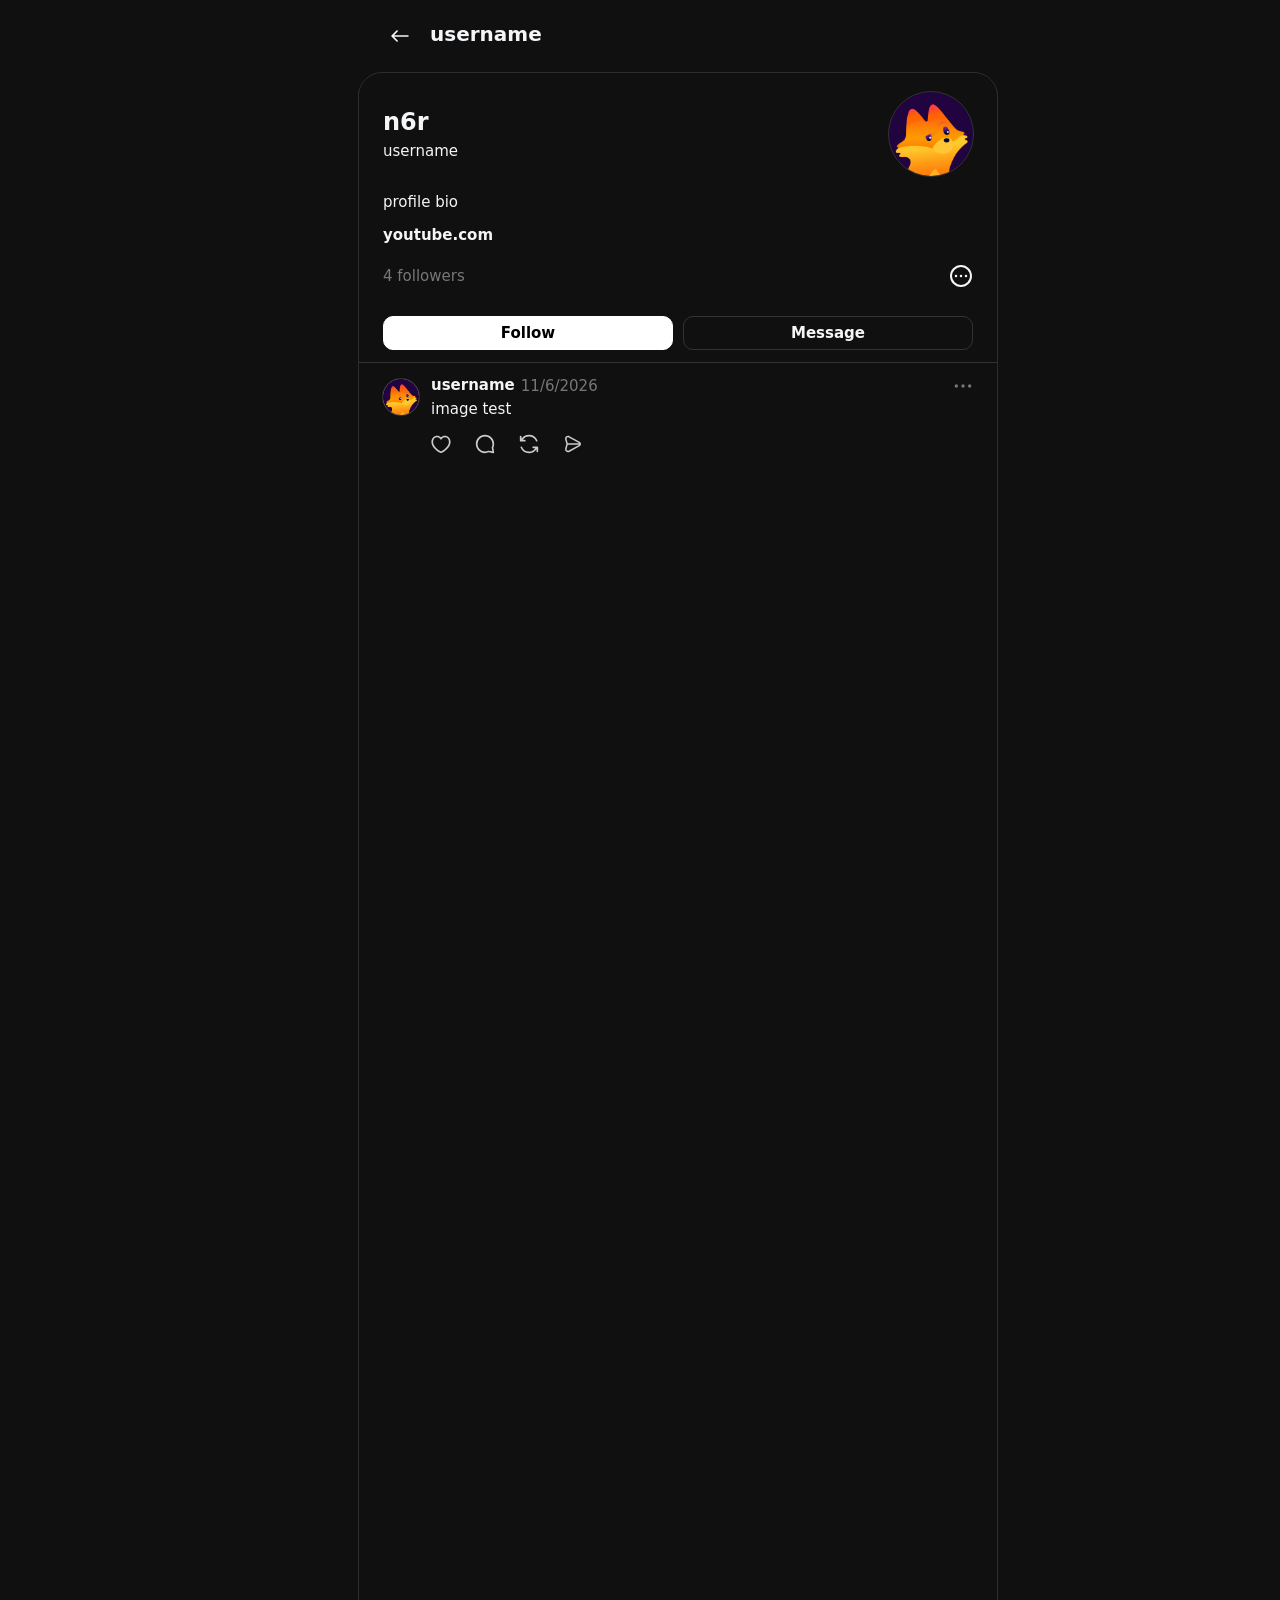
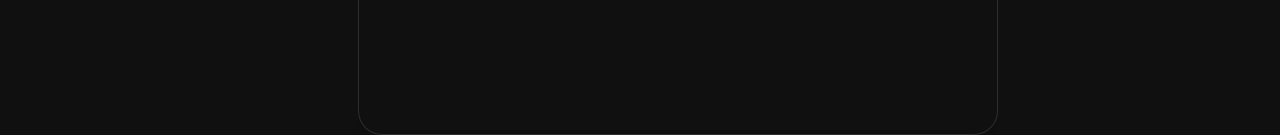
==== threads_profile.html @ 0c5e6c93 "so i heard on the grapevine that i could use antigravity eh" ====
<!DOCTYPE html> <html class="_9dls _aoqh __fb-dark-mode" lang=en dir=ltr style><!--
 Page saved with SingleFile 
 url: https://www.threads.com/@username 
 saved date: Sun Nov 08 2026 07:16:01 GMT+0700 (Indochina Time)
-->
<meta charset=utf-8>
<meta name=bingbot content=noarchive>
<meta id=viewport name=viewport content="width=device-width, viewport-fit=cover, initial-scale=1, maximum-scale=2, shrink-to-fit=no">
<meta property=al:android:app_name content=Threads>
<meta property=al:android:package content=com.instagram.barcelona>
<meta property=al:android:url content=https://www.threads.com/@username>
<meta property=al:ios:app_name content=Threads>
<meta property=al:ios:app_store_id content=6446901002>
<meta property=al:ios:url content="barcelona://user?username=username">
<meta name=apple-itunes-app content="app-id=6446901002, app-argument=barcelona://user?username=username">
<link rel=me href=https://youtube.com>
<meta property=og:site_name content=Threads>
<meta property=og:type content=profile>
<meta property=og:type content=article>
<meta property=og:title content="display name (@username) • Threads, Say more">
<meta property=og:description content="4 Followers • 227 Threads. See the latest conversations with @username.">
<meta property=og:url content=https://www.threads.com/@username>
<meta property=og:image content="https://scontent.cdninstagram.com/v/t51.82787-19/882184630_17919349431530864_418242530921379124_n.jpg?stp=dst-jpg_s640x640_tt6&amp;_nc_cat=102&amp;ccb=7-5&amp;_nc_sid=b3fa00&amp;_nc_ohc=J-FuKp1jhz4Q7kNvwHl7wrY&amp;_nc_oc=AdqE0EPsBZb4PwtnqspcHBdpsT9jfhyRYiWQmh0-c0OK_8G9X7WtvMEIJsi3mhdYvNeRRx4J7G-1aE1xkFFaCX6N&amp;_nc_zt=24&amp;_nc_ht=scontent.cdninstagram.com&amp;_nc_gid=obxL_u1i09Bp8nbhpLSZyA&amp;_nc_ss=7b289&amp;oh=00_AQQcYtGk8jb-OjRSruYVg3gwZYeQXjDlfv1Lxd9DhBWkbw&amp;oe=6AF59B3F">
<meta name=referrer content=no-referrer>
<link rel=canonical href=https://www.threads.com/@username>
<meta name=description content="4 Followers • 227 Threads • profile bio. See the latest conversations with @username.">
<meta name=twitter:card content=summary>
<meta name=twitter:title content="n6r (@username) • Threads, Say more">
<meta name=twitter:description content="4 Followers • 227 Threads • profile bio. See the latest conversations with @username.">
<meta name=twitter:image content="https://scontent.cdninstagram.com/v/t51.82787-19/882184630_17919349431530864_418242530921379124_n.jpg?stp=dst-jpg_s640x640_tt6&amp;_nc_cat=102&amp;ccb=7-5&amp;_nc_sid=b3fa00&amp;_nc_ohc=J-FuKp1jhz4Q7kNvwHl7wrY&amp;_nc_oc=AdqE0EPsBZb4PwtnqspcHBdpsT9jfhyRYiWQmh0-c0OK_8G9X7WtvMEIJsi3mhdYvNeRRx4J7G-1aE1xkFFaCX6N&amp;_nc_zt=24&amp;_nc_ht=scontent.cdninstagram.com&amp;_nc_gid=obxL_u1i09Bp8nbhpLSZyA&amp;_nc_ss=7b289&amp;oh=00_AQQcYtGk8jb-OjRSruYVg3gwZYeQXjDlfv1Lxd9DhBWkbw&amp;oe=6AF59B3F">
<meta name=application-title content=Threads>
<style>:root{--sf-img-9: url("[data-uri]")}
</style>
<style data-btmanifest=hcsv21053610117_main nonce>:root{--accent:hsl(214,89%,52%);
--always-dark-overlay:rgba(0,0,0,0.4);
--divider:#CED0D4;
--glimmer-opacity-high-contrast-max:1;
--glimmer-opacity-high-contrast-min:0.08;
--glimmer-opacity-max:1;
--glimmer-opacity-min:0.32;
--media-inner-border:rgba(0,0,0,0.1);
--scroll-thumb:#BCC0C4;
--header-height:0px;
--base-unit:4px;
--font-family-system:system-ui,-apple-system,BlinkMacSystemFont,Roboto,Helvetica,Arial,sans-serif;
--grey-1:239,239,239;
--system-12-font-size:12px;
--system-13-font-size:13px;
--system-15-font-size:15px;
--system-15-line-height:21px;
--system-20-font-size:20px;
--system-24-font-size:24px;
--background-primary:rgb(255,255,255);
--barcelona-threadline-column-width:48px;
--barcelona-columns-item-horizontal-padding:24px;
--barcelona-side-navigation-width:76px;
--barcelona-side-navigation-v2-width:230px;
--barcelona-box-shadow-04:rgba(0,0,0,0.04);
--barcelona-box-shadow-08:rgba(0,0,0,0.08);
--barcelona-column-layout-max-width:640px;
--text-primary:rgb(0,0,0);
--text-secondary:rgb(153,153,153);
--barcelona-primary-button-text:rgb(255,255,255);
--barcelona-charcoal-text:rgb(66,66,66);
--icon-primary:rgb(0,0,0);
--barcelona-secondary-icon:rgb(153,153,153);
--barcelona-navigation-icon:rgb(184,184,184);
--barcelona-charcoal-icon:rgb(66,66,66);
--background-secondary:rgb(250,250,250);
--background-tertiary:rgb(245,245,245);
--barcelona-primary-button-background:rgb(0,0,0);
--barcelona-navigation-item-hover-background:rgba(0,0,0,0.035);
--lines-primary:rgba(0,0,0,0.15);
--barcelona-primary-column-outline:rgb(213,213,213);
--barcelona-menu-outline:rgba(0,0,0,0.04)}
@media (prefers-color-scheme:dark){:root{--accent:hsl(214,100%,59%);
--always-dark-overlay:rgba(0,0,0,0.4);
--divider:#3E4042;
--glimmer-opacity-high-contrast-max:0.48;
--glimmer-opacity-high-contrast-min:0.1;
--glimmer-opacity-max:1;
--glimmer-opacity-min:0.32;
--media-inner-border:rgba(255,255,255,0.05);
--scroll-thumb:rgba(255,255,255,0.3);
--header-height:0px;
--base-unit:4px;
--font-family-system:system-ui,-apple-system,BlinkMacSystemFont,Roboto,Helvetica,Arial,sans-serif;
--grey-1:239,239,239;
--system-12-font-size:12px;
--system-13-font-size:13px;
--system-15-font-size:15px;
--system-15-line-height:21px;
--system-20-font-size:20px;
--system-24-font-size:24px;
--background-primary:rgb(16,16,16);
--barcelona-threadline-column-width:48px;
--barcelona-columns-item-horizontal-padding:24px;
--barcelona-side-navigation-width:76px;
--barcelona-side-navigation-v2-width:230px;
--barcelona-box-shadow-04:rgba(0,0,0,0.04);
--barcelona-box-shadow-08:rgba(0,0,0,0.08);
--barcelona-column-layout-max-width:640px;
--text-primary:rgb(243,245,247);
--text-secondary:rgb(119,119,119);
--barcelona-primary-button-text:rgb(0,0,0);
--barcelona-charcoal-text:rgb(204,204,204);
--icon-primary:rgb(243,245,247);
--barcelona-secondary-icon:rgb(119,119,119);
--barcelona-navigation-icon:rgb(77,77,77);
--barcelona-charcoal-icon:rgb(204,204,204);
--background-secondary:rgb(10,10,10);
--background-tertiary:rgb(30,30,30);
--barcelona-primary-button-background:rgb(255,255,255);
--barcelona-navigation-item-hover-background:rgba(255,255,255,0.08);
--lines-primary:rgba(243,245,247,0.15);
--barcelona-primary-column-outline:rgb(45,45,45);
--barcelona-menu-outline:rgba(255,255,255,0.04)}
}
.__fb-dark-mode:root,.__fb-dark-mode{--accent:hsl(214,100%,59%);
--always-dark-overlay:rgba(0,0,0,0.4);
--divider:#3E4042;
--glimmer-opacity-high-contrast-max:0.48;
--glimmer-opacity-high-contrast-min:0.1;
--glimmer-opacity-max:1;
--glimmer-opacity-min:0.32;
--media-inner-border:rgba(255,255,255,0.05);
--scroll-thumb:rgba(255,255,255,0.3);
--header-height:0px;
--base-unit:4px;
--font-family-system:system-ui,-apple-system,
BlinkMacSystemFont,Roboto,Helvetica,Arial,sans-serif;
--grey-1:239,239,239;
--system-12-font-size:12px;
--system-13-font-size:13px;
--system-15-font-size:15px;
--system-15-line-height:21px;
--system-20-font-size:20px;
--system-24-font-size:24px;
--background-primary:rgb(16,16,16);
--barcelona-threadline-column-width:48px;
--barcelona-columns-item-horizontal-padding:24px;
--barcelona-side-navigation-width:76px;
--barcelona-side-navigation-v2-width:230px;
--barcelona-box-shadow-04:rgba(0,0,0,0.04);
--barcelona-box-shadow-08:rgba(0,0,0,0.08);
--barcelona-column-layout-max-width:640px;
--text-primary:rgb(243,245,247);
--text-secondary:rgb(119,119,119);
--barcelona-primary-button-text:rgb(0,0,0);
--barcelona-charcoal-text:rgb(204,204,204);
--icon-primary:rgb(243,245,247);
--barcelona-secondary-icon:rgb(119,119,119);
--barcelona-navigation-icon:rgb(77,77,77);
--barcelona-charcoal-icon:rgb(204,204,204);
--background-secondary:rgb(10,10,10);
--background-tertiary:rgb(30,30,30);
--barcelona-primary-button-background:rgb(255,255,255);
--barcelona-navigation-item-hover-background:rgba(255,255,255,0.08);
--lines-primary:rgba(243,245,247,0.15);
--barcelona-primary-column-outline:rgb(45,45,45);
--barcelona-menu-outline:rgba(255,255,255,0.04)}
</style>
<style data-bootloader-hash=fZ3Eyfj data-p=:11,17,5,7,8,6 data-btmanifest=hcsv21053610117_main data-c=1>@property --x---a2ui-font-size-caption{syntax:"*";
inherits:false}
@property --x---a2ui-font-size-item{syntax:"*";
inherits:false}
@property --x---a2ui-font-size-title{syntax:"*";
inherits:false}
@property --x---barcelona-card-spin-angle{syntax:"*";
inherits:false}
@property --x---barcelona-column-sticky-top{syntax:"*";
inherits:false}
@property --x---base-line-clamp-line-height{syntax:"*";
inherits:false}
@property --x---xq61umo{syntax:"*";
inherits:false}
@property --x-115c6n6{syntax:"*";
inherits:false}
@property --x-15n0nx0{syntax:"*";
inherits:false}
@property --x-18zcul5{syntax:"*";
inherits:false}
@property --x-196jtxi{syntax:"*";
inherits:false}
@property --x-1eexxwi{syntax:"*";
inherits:false}
@property --x-1oaafo8{syntax:"*";
inherits:false}
@property --x-1scbvr6{syntax:"*";
inherits:false}
@property --x-1vi51py{syntax:"*";
inherits:false}
@property --x-1wkpfu5{syntax:"*";
inherits:false}
@property --x-58140j{syntax:"*";
inherits:false}
@property --x-61umte{syntax:"*";
inherits:false}
@property --x-6wlwus{syntax:"*";
inherits:false}
@property --x-8dd7yt{syntax:"*";
inherits:true}
@property --x-9dknez{syntax:"*";
inherits:false}
@property --x-alignItems{syntax:"*";
inherits:false}
@property --x-anchorName{syntax:"*";
inherits:false}
@property --x-animationDelay{syntax:"*";
inherits:false}
@property --x-animationDuration{syntax:"*";
inherits:false}
@property --x-animationIterationCount{syntax:"*";
inherits:false}
@property --x-animationTimingFunction{syntax:"*";
inherits:false}
@property --x-aspectRatio{syntax:"*";
inherits:false}
@property --x-backgroundColor{syntax:"*";
inherits:false}
@property --x-backgroundImage{syntax:"*";
inherits:false}
@property --x-borderBottomLeftRadius{syntax:"*";
inherits:false}
@property --x-borderBottomRightRadius{syntax:"*";
inherits:false}
@property --x-borderColor{syntax:"*";
inherits:false}
@property --x-borderEndEndRadius{syntax:"*";
inherits:false}
@property --x-borderEndStartRadius{syntax:"*";
inherits:false}
@property --x-borderRadius{syntax:"*";
inherits:false}
@property --x-borderStartEndRadius{syntax:"*";
inherits:false}
@property --x-borderStartStartRadius{syntax:"*";
inherits:false}
@property --x-borderWidth{syntax:"*";
inherits:false}
@property --x-bottom{syntax:"*";
inherits:false}
@property --x-boxShadow{syntax:"*";
inherits:false}
@property --x-clipPath{syntax:"*";
inherits:false}
@property --x-color{syntax:"*";
inherits:false}
@property --x-columnGap{syntax:"*";
inherits:false}
@property --x-cursor{syntax:"*";
inherits:false}
@property --x-fill{syntax:"*";
inherits:false}
@property --x-flexBasis{syntax:"*";
inherits:false}
@property --x-flexDirection{syntax:"*";
inherits:false}
@property --x-flexGrow{syntax:"*";
inherits:false}
@property --x-flexWrap{syntax:"*";
inherits:false}
@property --x-fontSize{syntax:"*";
inherits:false}
@property --x-g1a9og{syntax:"*";
inherits:false}
@property --x-gridTemplateColumns{syntax:"*";
inherits:false}
@property --x-height{syntax:"*";
inherits:false}
@property --x-hxtmnb{syntax:"*";
inherits:true}
@property --x-insetBlockStart{syntax:"*";
inherits:false}
@property --x-insetInlineEnd{syntax:"*";
inherits:false}
@property --x-insetInlineStart{syntax:"*";
inherits:false}
@property --x-justifyContent{syntax:"*";
inherits:false}
@property --x-left{syntax:"*";
inherits:false}
@property --x-lineHeight{syntax:"*";
inherits:false}
@property --x-marginBlockStart{syntax:"*";
inherits:false}
@property --x-marginBottom{syntax:"*";
inherits:false}
@property --x-marginInline{syntax:"*";
inherits:false}
@property --x-marginInlineEnd{syntax:"*";
inherits:false}
@property --x-marginInlineStart{syntax:"*";
inherits:false}
@property --x-marginTop{syntax:"*";
inherits:false}
@property --x-maxHeight{syntax:"*";
inherits:false}
@property --x-maxWidth{syntax:"*";
inherits:false}
@property --x-minHeight{syntax:"*";
inherits:false}
@property --x-minWidth{syntax:"*";
inherits:false}
@property --x-objectFit{syntax:"*";
inherits:false}
@property --x-opacity{syntax:"*";
inherits:false}
@property --x-padding{syntax:"*";
inherits:false}
@property --x-paddingBlock{syntax:"*";
inherits:false}
@property --x-paddingBottom{syntax:"*";
inherits:false}
@property --x-paddingInline{syntax:"*";
inherits:false}
@property --x-paddingInlineEnd{syntax:"*";
inherits:false}
@property --x-paddingInlineStart{syntax:"*";
inherits:false}
@property --x-paddingTop{syntax:"*";
inherits:false}
@property --x-perspective{syntax:"*";
inherits:false}
@property --x-perspectiveOrigin{syntax:"*";
inherits:false}
@property --x-qjlhbe{syntax:"*";
inherits:false}
@property --x-right{syntax:"*";
inherits:false}
@property --x-rowGap{syntax:"*";
inherits:false}
@property --x-scrollPaddingTop{syntax:"*";
inherits:false}
@property --x-top{syntax:"*";
inherits:false}
@property --x-transform{syntax:"*";
inherits:false}
@property --x-transformOrigin{syntax:"*";
inherits:false}
@property --x-transitionDelay{syntax:"*";
inherits:false}
@property --x-WebkitLineClamp{syntax:"*";
inherits:false}
@property --x-width{syntax:"*";
inherits:false}
@property --x-zIndex{syntax:"*";
inherits:false}
@property --x-zoom{syntax:"*";
inherits:false}
@keyframes x10tv6ar-B{0%{transform:translate(0)}
to{transform:translate(35px)}
}
@keyframes x12cjf5l-B{0%{background-position-x:0}
to{background-position-x:-35px}
}
@keyframes x12qwxyk-B{0%{transform:scaleX(0)}
to{transform:scaleX(.99)}
}
@keyframes x12ve19h-B{0%{opacity:var(--glimmer-on-white-background-min-opacity)}
to{opacity:var(--glimmer-on-white-background-max-opacity)}
}
@keyframes x13ou7n2-B{0%{margin-inline-end:-12px;
max-width:0}
to{margin-inline-end:0;
max-width:36px}
}
@keyframes x13sqfrp-B{0%{transform:translate(0)}
to{transform:translate(-35px)}
}
@keyframes x153krh1-B{0%{background-position:50% 50%}
25%{background-position:100% 100%}
50%{background-position:50% 50%}
75%{background-position:0% 0%}
to{background-position:50% 50%}
}
@keyframes x15aa9is-B{0%{opacity:1;
transform:translateY(0)}
to{opacity:0;
transform:translateY(-2px)}
}
@keyframes x15cgrjh-B{0%{transform:translateY(-99px)}
to{transform:translateY(0)}
}
@keyframes x164gxkk-B{0%{transform:translate(20px)}
to{transform:translate(6px)}
}
@keyframes x16auqsx-B{0%{opacity:.3}
to{opacity:.02}
}
@keyframes x16ddlwn-B{0%{transform:translateY(0)}
10%{transform:translateY(4px)}
20%{transform:translateY(0)}
30%{transform:translateY(-4px)}
40%{transform:translateY(0)}
}
@keyframes x16qo6g4-B{0%{opacity:0;
transform:scale(.6)}
to{opacity:1;
transform:scale(1)}
}
@keyframes x17f32z3-B{0%{opacity:.1}
to{opacity:.02}
}
@keyframes x17qceat-B{0%{opacity:1}
to{opacity:0}
}
@keyframes x17z1wcl-B{0%{opacity:1}
to{opacity:.25}
}
@keyframes x18ppsx7-B{0%{box-shadow:0 0 8px 2px #63788a,0 0 1px #63788a;
opacity:0}
50%{box-shadow:0 0 8px 2px #63788a,0 0 1px #63788a;
opacity:1}
to{box-shadow:0 0 8px 2px #63788a,0 0 1px #63788a;
opacity:0}
}
@keyframes x18re5ia-B{0%{opacity:0}
to{opacity:1}
}
@keyframes x19100ke-B{to{background-position:400%0}
}
@keyframes x1941mlr-B{0%{stroke-dashoffset:36.4px;
transform:rotate(-90deg)}
25%{stroke-dashoffset:164px;
transform:rotate(162deg)}
50%{stroke-dashoffset:82px;
transform:rotate(72deg)}
75%{stroke-dashoffset:164px;
transform:rotate(162deg)}
to{stroke-dashoffset:36.4px;
transform:rotate(-90deg)}
}
@keyframes x19cpgi7-B{0%{transform:translateY(100lvh)}
to{transform:translateY(0)}
}
@keyframes x19sgl0g-B{0%{opacity:1;
transform:scale(1)}
to{opacity:0;
transform:scale(0)}
}
@keyframes x1acst8a-B{0%{animation-timing-function:cubic-bezier(.895,.03,.685,.22);
stroke-dasharray:118 158;
stroke-dashoffset:0}
49.999%{stroke-dasharray:0 158;
stroke-dashoffset:0}
50.001%{animation-timing-function:cubic-bezier(.165,.84,.44,1);
stroke-dasharray:0 158;
stroke-dashoffset:-158}
to{stroke-dasharray:118 158;
stroke-dashoffset:0}
}
@keyframes x1aw2kwu-B{0%{opacity:1;
transform:rotate(90deg) translate(0) scale(1)}
40%{opacity:1;
transform:rotate(90deg) translateY(-15px) scale(1)}
50%{opacity:1;
transform:rotate(90deg) translateY(-15px) scale(1)}
80%{opacity:.75;
transform:rotate(90deg) translateY(-15px) scale(.6)}
to{opacity:0;
transform:rotate(90deg) translateY(-15px) scale(0)}
}
@keyframes x1b03uzd-B{0%{opacity:1;
transform:scale(.85) rotate(15deg)}
to{opacity:.4;
transform:scale(.45) rotate(-15deg)}
}
@keyframes x1bid75f-B{0%{transform:scale(1)}
45%{transform:scale(1.08)}
to{transform:scale(1)}
}
@keyframes x1bt8ye9-B{0%{stroke-dashoffset:18.8px;
transform:rotate(-90deg)}
25%{stroke-dashoffset:84.8px;
transform:rotate(162deg)}
50%{stroke-dashoffset:42.4px;
transform:rotate(72deg)}
75%{stroke-dashoffset:84.8px;
transform:rotate(162deg)}
to{stroke-dashoffset:18.8px;
transform:rotate(-90deg)}
}
@keyframes x1e7ok3u-B{0%{background-color:var(--barcelona-navigation-icon)}
to{background-color:var(--text-secondary)}
}
@keyframes x1enj34j-B{0%{width:1px}
to{width:17px}
}
@keyframes x1f3y9t8-B{0%{box-shadow:none}
30%{border-top-color:#0a78be;
border-inline-end-color:#0a78be;
border-bottom-color:#0a78be;
border-inline-start-color:#0a78be;
box-shadow:0 0 0 4px #d0e6f4;
outline-color:#0a78be}
70%{border-top-color:#0a78be;
border-inline-end-color:#0a78be;
border-bottom-color:#0a78be;
border-inline-start-color:#0a78be;
box-shadow:0 0 0 4px #d0e6f4;
outline-color:#0a78be}
to{box-shadow:none}
}
@keyframes x1ffxfkl-B{0%{opacity:0;
transform:translate(-50%,12px)}
to{opacity:1;
transform:translate(-50%)}
}
@keyframes x1fvlf2d-B{0%{opacity:.4;
transform:translateY(0)}
30%{opacity:1;
transform:translateY(-9px)}
60%{opacity:.4;
transform:translateY(0)}
to{opacity:.4;
transform:translateY(0)}
}
@keyframes x1gevu96-B{0%{background-position:0% 0%}
to{background-position:-200% -200%}
}
@keyframes x1gi8wvq-B{0%{opacity:1;
transform:rotate(130deg) translate(0) scale(1)}
40%{opacity:1;
transform:rotate(130deg) translateY(-15px) scale(1)}
60%{opacity:1;
transform:rotate(130deg) translateY(-15px) scale(1)}
to{opacity:0;
transform:rotate(130deg) translateY(-15px) scale(0)}
}
@keyframes x1gpjdt6-B{0%{opacity:1}
33%{opacity:.3}
50%{opacity:.5}
75%{opacity:.75}
to{opacity:1}
}
@keyframes x1h41u9g-B{0%{opacity:1}
to{opacity:.5}
}
@keyframes x1iljoo8-B{0%{width:61px}
to{width:1px}
}
@keyframes x1ixh1oh-B{0%{opacity:0;
transform:scale(0)}
to{opacity:1;
transform:scale(1)}
}
@keyframes x1iz1at6-B{0%{
opacity:0;
transform:translate(-50%) scale(.8)}
to{opacity:1;
transform:translate(-50%) scale(1)}
}
@keyframes x1izjm5o-B{0%{max-width:0;
opacity:0}
to{max-width:200px;
opacity:1}
}
@keyframes x1j7znt2-B{to{height:24px}
}
@keyframes x1jchvnl-B{0%{box-shadow:0 0 8px 2px #4dbba6,0 0 1px #4dbba6;
opacity:0}
50%{box-shadow:0 0 8px 2px #4dbba6,0 0 1px #4dbba6;
opacity:1}
to{box-shadow:0 0 8px 2px #4dbba6,0 0 1px #4dbba6;
opacity:0}
}
@keyframes x1jn504y-B{0%{opacity:1}
to{opacity:0}
}
@keyframes x1k1ooqk-B{0%{animation-timing-function:cubic-bezier(.895,.03,.685,.22);
stroke-dasharray:71 95;
stroke-dashoffset:0}
49.999%{stroke-dasharray:0 95;
stroke-dashoffset:0}
50.001%{animation-timing-function:cubic-bezier(.165,.84,.44,1);
stroke-dasharray:0 95;
stroke-dashoffset:-95}
to{stroke-dasharray:71 95;
stroke-dashoffset:0}
}
@keyframes x1k2ob3v-B{0%{max-width:0;
opacity:0;
transform:scale(.8)}
to{max-width:48px;
opacity:1;
transform:scale(1)}
}
@keyframes x1k35ma4-B{0%{stroke-dashoffset:8.8px;
transform:rotate(-90deg)}
25%{stroke-dashoffset:39.6px;
transform:rotate(162deg)}
50%{stroke-dashoffset:19.8px;
transform:rotate(72deg)}
75%{stroke-dashoffset:39.6px;
transform:rotate(162deg)}
to{stroke-dashoffset:8.8px;
transform:rotate(-90deg)}
}
@keyframes x1k7m1j8-B{0%{margin-inline-end:0;
max-width:36px}
60%{margin-inline-end:0;
max-width:36px}
to{margin-inline-end:-12px;
max-width:0}
}
@keyframes x1kqppll-B{0%{box-shadow:0 0 0 4px #2d2369,0 0 0 8px #5c3bbf33}
50%{box-shadow:0 0 0 4px #2d2369,0 0 0 12px #5c3bbf33}
to{box-shadow:0 0 0 4px #2d2369,0 0 0 8px #5c3bbf33}
}
@keyframes x1lmzyqd-B{0%{transform:scale(1)}
40.79%{transform:scale(1)}
44.74%{transform:scale(0)}
90.79%{transform:scale(0)}
96.05%{transform:scale(1.2)}
to{transform:scale(1)}
}
@keyframes x1m1j469-B{0%{opacity:0}
20%{opacity:0}
60%{opacity:1}
to{opacity:1}
}
@keyframes x1m1m39n-B{0%{stroke-dashoffset:6.3px;
transform:rotate(-90deg)}
25%{stroke-dashoffset:28.3px;
transform:rotate(162deg)}
50%{stroke-dashoffset:14.1px;
transform:rotate(72deg)}
75%{stroke-dashoffset:28.3px;
transform:rotate(162deg)}
to{stroke-dashoffset:6.3px;
transform:rotate(-90deg)}
}
@keyframes x1mvnkox-B{0%{opacity:.12}
to{opacity:.02}
}
@keyframes x1mx7s15-B{0%{opacity:1;
transform:rotate(310deg) translate(0) scale(1)}
40%{opacity:1;
transform:rotate(310deg) translateY(-15px) scale(1)}
60%{opacity:1;
transform:rotate(310deg) translateY(-15px) scale(1)}
to{opacity:0;
transform:rotate(310deg) translateY(-15px) scale(0)}
}
@keyframes x1n29qb0-B{0%{opacity:0;
transform:translateY(20px)}
to{opacity:1;
transform:translateY(0)}
}
@keyframes x1npa8st-B{0%{transform:scaleX(0)}
to{transform:scaleX(1)}
}
@keyframes x1nvm1nz-B{0%{opacity:.68;
transform:translateY(6px) scale(.94)}
70%{opacity:1;
transform:translateY(-1px) scale(1.015)}
to{opacity:1;
transform:translateY(0) scale(1)}
}
@keyframes x1ny3a6u-B{0%{box-shadow:0 0 8px 2px #0a78be,0 0 1px #0a78be;
opacity:0}
50%{box-shadow:0 0 8px 2px #0a78be,0 0 1px #0a78be;
opacity:1}
to{box-shadow:0 0 8px 2px #0a78be,0 0 1px #0a78be;
opacity:0}
}
@keyframes x1o38rka-B{0%,80%,to{opacity:.4;
transform:translateY(0)}
40%{opacity:1;
transform:translateY(-4px)}
}
@keyframes x1ofc7ps-B{0%{transform:translate(0)}
to{transform:translate(-50%)}
}
@keyframes x1ofn8cw-B{0%{background-position:200%0}
to{background-position:-200%0}
}
@keyframes x1pf78ng-B{0%{transform:translateY(0)}
to{transform:translateY(-99px)}
}
@keyframes x1pijukw-B{0%{opacity:0%}
to{opacity:100%}
}
@keyframes x1prjo1g-B{0%{transform:scale(.95)}
to{transform:none}
}
@keyframes x1qr3tc4-B{0%{opacity:.8}
to{opacity:.2}
}
@keyframes x1r4g60f-B{0%{opacity:0;
transform:translate(28px)}
to{opacity:1;
transform:translate(0)}
}
@keyframes x1r8ckvb-B{0%{opacity:1;
transform:rotate(330deg) translate(0) scale(1)}
40%{opacity:1;
transform:rotate(330deg) translateY(-15px) scale(1)}
50%{opacity:1;
transform:rotate(330deg) translateY(-15px) scale(1)}
80%{opacity:.75;
transform:rotate(330deg) translateY(-15px) scale(.6)}
to{opacity:0;
transform:rotate(330deg) translateY(-15px) scale(0)}
}
@keyframes x1rp9ifn-B{0%{transform:rotate(180deg)}
to{transform:rotate(540deg)}
}
@keyframes x1saec3i-B{0%{opacity:0;
transform:scale(1.2);
transform-origin:center}
to{opacity:1;
transform:scale(1);
transform-origin:center}
}
@keyframes x1sd37jo-B{0%{box-shadow:0 0 8px 2px #283943,0 0 1px #283943;
opacity:0}
50%{box-shadow:0 0 8px 2px #283943,0 0 1px #283943;
opacity:1}
to{box-shadow:0 0 8px 2px #283943,0 0 1px #283943;
opacity:0}
}
@keyframes x1swnque-B{0%{box-shadow:0 0 8px 2px #dc373c,0 0 1px #dc373c;
opacity:0}
50%{box-shadow:0 0 8px 2px #dc373c,0 0 1px #dc373c;
opacity:1}
to{box-shadow:0 0 8px 2px #dc373c,0 0 1px #dc373c;
opacity:0}
}
@keyframes x1ttaljo-B{0%{opacity:1;
transform:rotate(210deg) translate(0) scale(1)}
40%{opacity:1;
transform:rotate(210deg) translateY(-15px) scale(1)}
50%{opacity:1;
transform:rotate(210deg) translateY(-15px) scale(1)}
80%{opacity:.75;
transform:rotate(210deg) translateY(-15px) scale(.6)}
to{opacity:0;
transform:rotate(210deg) translateY(-15px) scale(0)}
}
@keyframes x1u38n1b-B{0%{background-position:-200%0}
50%{background-position:0%0}
to{background-position:200%0}
}
@keyframes x1uh2x5g-B{to{transform:rotate(1turn)}
}
@keyframes x1v5gkdx-B{to{background-position:left}
}
@keyframes x1v7cem7-B{0%{transform:scale(1)}
33%{transform:scale(.9)}
67%{transform:scale(1.08)}
to{transform:scale(1)}
}
@keyframes x1vsok4u-B{0%{transform:translate(0)}
25%{transform:translate(3px)}
50%{transform:translate(-6px)}
75%{transform:translate(6px)}
to{transform:translate(-3px) translate(0)}
}
@keyframes x1wc8ddo-B{0%{transform:rotate(0)}
to{transform:rotate(360deg)}
}
@keyframes x1webfkv-B{0%{opacity:0;
transform:scaleX(0)}
10%{opacity:0}
60%{opacity:1}
to{opacity:1;
transform:scaleX(1)}
}
@keyframes x1wh7uoa-B{0%{opacity:0;
transform:scale(.9)}
to{opacity:1;
transform:scale(1)}
}
@keyframes x1wury3e-B{0%{opacity:1;
transform:scale(1)}
to{opacity:0;
transform:scale(.8)}
}
@keyframes x1wwg65c-B{0%{opacity:0;
pointer-events:none}
to{opacity:1;
pointer-events:auto}
}
@keyframes x1xe9l1o-B{0%{transform:translateY(-8px) scale(.95)}
50%{transform:translate(0) scale(1.01)}
to{transform:translate(0) scale(1)}
}
@keyframes x1xeqro6-B{0%{opacity:0;
transform:scale(.7)}
to{opacity:1;
transform:scale(1)}
}
@keyframes x1xkg3e2-B{0%{opacity:0;
transform:scale(0)}
to{opacity:1;
transform:scale(1)}
}
@keyframes x1xpn5z0-B{0%{border-top:2px solid var(--accent);
border-inline-end:2px solid var(--accent);
border-bottom:2px solid var(--accent);
border-inline-start:2px solid var(--accent)}
to{border-top:2px solid transparent;
border-inline-end:2px solid transparent;
border-bottom:2px solid transparent;
border-inline-start:2px solid transparent}
}
@keyframes x1y9nga8-B{0%{box-shadow:0 0 8px 2px #b35401,0 0 1px #b35401;
opacity:0}
50%{box-shadow:0 0 8px 2px #b35401,0 0 1px #b35401;
opacity:1}
to{box-shadow:0 0 8px 2px #b35401,0 0 1px #b35401;
opacity:0}
}
@keyframes x1y9uyl1-B{0%{box-shadow:0 0 8px 2px #fac83c,0 0 1px #fac83c;
opacity:0}
50%{box-shadow:0 0 8px 2px #fac83c,0 0 1px #fac83c;
opacity:1}
to{box-shadow:0 0 8px 2px #fac83c,0 0 1px #fac83c;
opacity:0}
}
@keyframes x1yayaqy-B{0%{opacity:0;
transform:translate3d(0,100%,0)}
to{opacity:1;
transform:translateZ(0)}
}
@keyframes x2eb3t6-B{0%{transform:translate(28px)}
to{transform:translate(0)}
}
@keyframes x2fr1v2-B{0%{opacity:var(--glimmer-min-opacity)}
to{opacity:var(--glimmer-max-opacity)}
}
@keyframes x2rze4z-B{0%{transform:translate(-42px)}
to{transform:translate(0)}
}
@keyframes x2un0yo-B{0%{stroke-dashoffset:11.3px;
transform:rotate(-90deg)}
25%{stroke-dashoffset:50.9px;
transform:rotate(162deg)}
50%{stroke-dashoffset:25.4px;
transform:rotate(72deg)}
75%{stroke-dashoffset:50.9px;
transform:rotate(162deg)}
to{stroke-dashoffset:11.3px;
transform:rotate(-90deg)}
}
@keyframes x3bcvco-B{0%{opacity:0;
transform:scale(0)}
90%{transform:scale(1.05)}
to{opacity:1;
transform:scale(1)}
}
@keyframes x3kebmg-B{0%{opacity:.08}
to{opacity:0}
}
@keyframes x4dpwp4-B{50%{background-color:rgba(var(--WDS-accent-RGB),.35)}
}
@keyframes x4pf8vx-B{10%{transform:translate3d(-1px,0,0)}
20%{transform:translate3d(2px,0,0)}
30%{transform:translate3d(-4px,0,0)}
40%{transform:translate3d(4px,0,0)}
50%{transform:translate3d(-4px,0,0)}
60%{transform:translate3d(4px,0,0)}
70%{transform:translate3d(-4px,0,0)}
80%{transform:translate3d(2px,0,0)}
90%{transform:translate3d(-1px,0,0)}
}
@keyframes x4tw52h-B{0%{grid-template-rows:0fr;
opacity:0}
to{grid-template-rows:1fr;
opacity:1}
}
@keyframes x4xgrjk-B{0%{opacity:0;
transform:scaleY(0)}
30%{opacity:0}
70%{opacity:1}
to{opacity:1;
transform:scaleY(1)}
}
@keyframes x5bjdfn-B{0%{transform:translate(-28px)}
to{transform:translate(0)}
}
@keyframes x5orj5x-B{0%{transform:translateY(200%)}
to{transform:translateY(0)}
}
@keyframes x62wqjc-B{0%{opacity:0;
transform:scale(.8)}
to{opacity:1;
transform:scale(1)}
}
@keyframes x66nqax-B{0%{width:17px}
to{width:1px}
}
@keyframes x6emwj5-B{0%{opacity:0;
transform:scale(.95)}
to{opacity:1;
transform:scale(1)}
}
@keyframes x6lyuyf-B{0%{opacity:var(--glimmer-opacity-high-contrast-min)}
to{opacity:var(--glimmer-opacity-high-contrast-max)}
}
@keyframes x7iyyqz-B{0%{opacity:0;
transform:translateY(8px) scale(.95)}
50%{transform:translate(0) scale(1.01)}
to{opacity:1;
transform:translate(0) scale(1)}
}
@keyframes x7xn9x5-B{0%{padding-top:70px;
padding-bottom:70px;
margin-bottom:0}
to{padding-top:20px;
padding-bottom:20px;
margin-bottom:100px}
}
@keyframes x8453mv-B{0%{transform:translate(42px)}
to{transform:translate(0)}
}
@keyframes x8a1v39-B{0%{opacity:1;
transform:rotate(10deg) translate(0) scale(1)}
40%{opacity:1;
transform:rotate(10deg) translateY(-15px) scale(1)}
60%{opacity:1;
transform:rotate(10deg) translateY(-15px) scale(1)}
to{opacity:0;
transform:rotate(10deg) translateY(-15px) scale(0)}
}
@keyframes x8fkpd8-B{0%{box-shadow:0 0 8px 2px #005c6a,0 0 1px #005c6a;
opacity:0}
50%{box-shadow:0 0 8px 2px #005c6a,0 0 1px #005c6a;
opacity:1}
to{box-shadow:0 0 8px 2px #005c6a,0 0 1px #005c6a;
opacity:0}
}
@keyframes x9v7h5b-B{0%{transform:translate(-14px)}
to{transform:translate(0)}
}
@keyframes xa0jybu-B{0%{opacity:1;
transform:scale(1)}
to{opacity:0;
transform:scale(.5)}
}
@keyframes xa8ie22-B{0%{transform:scale(.948,0)}
to{transform:scale(1)}
}
@keyframes xad0qjf-B{0%{transform:translate(0)}
to{transform:translate(-100%
)}
}
@keyframes xaeq8qu-B{0%{stroke-dashoffset:28.9px;
transform:rotate(-90deg)}
25%{stroke-dashoffset:130px;
transform:rotate(162deg)}
50%{stroke-dashoffset:65px;
transform:rotate(72deg)}
75%{stroke-dashoffset:130px;
transform:rotate(162deg)}
to{stroke-dashoffset:28.9px;
transform:rotate(-90deg)}
}
@keyframes xayq8qy-B{0%{opacity:.68;
transform:translateY(-4px) scale(.97)}
70%{opacity:1;
transform:translateY(1px) scale(1.006)}
to{opacity:1;
transform:translateY(0) scale(1)}
}
@keyframes xb2zpv7-B{0%{max-width:200px;
opacity:1}
to{max-width:0;
opacity:0}
}
@keyframes xb4s9mv-B{0%{background-position:-200%0}
to{background-position:200%0}
}
@keyframes xbtpni2-B{0%{stroke-dashoffset:59px;
transform:rotate(-90deg)}
25%{stroke-dashoffset:265.7px;
transform:rotate(162deg)}
50%{stroke-dashoffset:132.9px;
transform:rotate(72deg)}
75%{stroke-dashoffset:265.7px;
transform:rotate(162deg)}
to{stroke-dashoffset:59px;
transform:rotate(-90deg)}
}
@keyframes xc1ozs-B{0%{box-shadow:0 0 0 4px #341c63,0 0 0 8px #f0ebf5}
50%{box-shadow:0 0 0 4px #341c63,0 0 0 12px #f0ebf5}
to{box-shadow:0 0 0 4px #341c63,0 0 0 8px #f0ebf5}
}
@keyframes xc6s8mv-B{0%{opacity:0;
transform:scale(.8)}
to{opacity:1;
transform:scale(1)}
}
@keyframes xd2o2d-B{0%{filter:blur(20px)}
to{filter:blur(0px)}
}
@keyframes xdfbjtb-B{0%{transform:scale(0)}
44.74%{transform:scale(0)}
50%{transform:scale(1.15)}
53.95%{transform:scale(1)}
86.84%{transform:scale(1)}
90.79%{transform:scale(0)}
to{transform:scale(0)}
}
@keyframes xdrfjib-B{0%{transform:translateY(0)}
20%{transform:translateY(-4px)}
40%{transform:translateY(1px)}
60%{transform:translateY(0)}
to{transform:translateY(0)}
}
@keyframes xe0c55o-B{0%{opacity:0;
transform:rotate(-45deg) scale(.05)}
37.5%{opacity:1;
transform:rotate(-45deg) scale(1)}
to{opacity:0;
transform:rotate(-45deg) scale(.05)}
}
@keyframes xecrqga-B{0%{transform:translate(0)}
to{transform:translate(42px)}
}
@keyframes xekv6nw-B{0%{opacity:0}
to{opacity:1}
}
@keyframes xewylje-B{0%{background-position:200% 200%}
60%{background-position:-100% -100%}
to{background-position:-100% -100%}
}
@keyframes xezm938-B{0%{stroke-dashoffset:99.29px;
transform:rotate(-90deg)}
6.25%{stroke-dashoffset:94.89px;
transform:rotate(-90deg)}
12.93%{stroke-dashoffset:50.12px;
transform:rotate(-90deg)}
18.75%{stroke-dashoffset:17.51px;
transform:rotate(-78.48deg)}
25%{stroke-dashoffset:29.5px;
transform:rotate(3.6deg)}
30%{stroke-dashoffset:71.99px;
transform:rotate(167.04deg)}
33.33%{stroke-dashoffset:84.49px;
transform:rotate(214.2deg)}
40%{stroke-dashoffset:95.59px;
transform:rotate(254.16deg)}
45%{stroke-dashoffset:98.99px;
transform:rotate(266.4deg)}
50%{stroke-dashoffset:99.9px;
transform:rotate(269.64deg)}
50.4%{stroke-dashoffset:99.8px;
transform:rotate(269.64deg)}
56.25%{stroke-dashoffset:95.4px;
transform:rotate(269.64deg)}
62.93%{stroke-dashoffset:54.98px;
transform:rotate(270deg)}
68.75%{stroke-dashoffset:18.69px;
transform:rotate(281.88deg)}
75%{stroke-dashoffset:31.11px;
transform:rotate(367.56deg)}
80%{stroke-dashoffset:72.98px;
transform:rotate(531deg)}
83.73%{stroke-dashoffset:86.08px;
transform:rotate(580deg)}
90%{stroke-dashoffset:95.99px;
transform:rotate(615.6deg)}
95%{stroke-dashoffset:99.29px;
transform:rotate(627.48deg)}
99.6%{stroke-dashoffset:99.29px;
transform:rotate(630deg)}
to{stroke-dashoffset:99.29px;
transform:rotate(630deg)}
}
@keyframes xf4q8wq-B{0%{opacity:0;
transform:translate(-50%,-120%) scale(0)}
to{opacity:1;
transform:translate(-50%,-120%) scale(1)}
}
@keyframes xgcq4cg-B{0%{opacity:0;
transform:translateY(4px)}
to{opacity:1;
transform:translateY(0)}
}
@keyframes xgfee97-B{0%{opacity:1;
transform:rotate(250deg) translate(0) scale(1)}
40%{opacity:1;
transform:rotate(250deg) translateY(-15px) scale(1)}
60%{opacity:1;
transform:rotate(250deg) translateY(-15px) scale(1)}
to{opacity:0;
transform:rotate(250deg) translateY(-15px) scale(0)}
}
@keyframes xgn8xxl-B{0%{box-shadow:0 0 8px 2px #a20c17,0 0 1px #a20c17;
opacity:0}
50%{box-shadow:0 0 8px 2px #a20c17,0 0 1px #a20c17;
opacity:1}
to{box-shadow:0 0 8px 2px #a20c17,0 0 1px #a20c17;
opacity:0}
}
@keyframes xh2m7mp-B{0%{opacity:0;
transform:translateY(100%)}
30%{opacity:1}
to{opacity:1;
transform:translateY(0)}
}
@keyframes xh7ukb3-B{0%{animation-timing-function:cubic-bezier(.895,.03,.685,.22);
stroke-dasharray:79 106;
stroke-dashoffset:0}
49.999%{stroke-dasharray:0 106;
stroke-dashoffset:0}
50.001%{animation-timing-function:cubic-bezier(.165,.84,.44,1);
stroke-dasharray:0 106;
stroke-dashoffset:-106}
to{stroke-dasharray:79 106;
stroke-dashoffset:0}
}
@keyframes xhd5sr1-B{0%{transform:rotateY(var(--barcelona-card-spin-angle))}
to{transform:rotateY(calc(var(--barcelona-card-spin-angle) + 360deg))}
}
@keyframes xigodnf-B{0%{transform:scale(.888,0)}
to{transform:scale(1)}
}
@keyframes xjbwsq9-B{0%{animation-timing-function:ease-out;
clip-path:inset(0 0 0 100%);
opacity:1}
8.57%{clip-path:inset(0 0 0 0);
opacity:1}
51.43%{animation-timing-function:ease-out;
clip-path:inset(0 0 0 0);
opacity:1}
57.14%{clip-path:inset(0 0 0 0);
opacity:0}
to{clip-path:inset(0 0 0 0);
opacity:0}
}
@keyframes xjd7m9n-B{0%{grid-template-rows:1fr;
opacity:1}
to{grid-template-rows:0fr;
opacity:0}
}
@keyframes xjo493o-B{0%{stroke-dashoffset:43.98px;
transform:rotate(-90deg)}
25%{stroke-dashoffset:197.9px;
transform:rotate(162deg)}
50%{stroke-dashoffset:98.9px;
transform:rotate(72deg)}
75%{stroke-dashoffset:197.9px;
transform:rotate(162deg)}
to{stroke-dashoffset:43.98px;
transform:rotate(-90deg)}
}
@keyframes xjqn293-B{0%{padding-top:20px;
padding-bottom:20px;
margin-bottom:100px}
to{padding-top:70px;
padding-bottom:70px;
margin-bottom:0}
}
@keyframes xjricl8-B{0%{opacity:0;
transform:translate(-15px)}
to{opacity:1;
transform:none}
}
@keyframes xjrqrxq-B{0%{opacity:0;
transform:translateY(-8px) scale(.95)}
50%{transform:translate(0) scale(1.01)}
to{opacity:1;
transform:translate(0) scale(1)}
}
@keyframes xl1u3x4-B{0%{opacity:1;
transform:rotate(270deg) translate(0) scale(1)}
40%{opacity:1;
transform:rotate(270deg) translateY(-15px) scale(1)}
50%{opacity:1;
transform:rotate(270deg) translateY(-15px) scale(1)}
80%{opacity:.75;
transform:rotate(270deg) translateY(-15px) scale(.6)}
to{opacity:0;
transform:rotate(270deg) translateY(-15px) scale(0)}
}
@keyframes xlcm4rn-B{0%{opacity:0;
transform:translateY(5px) scale(.97)}
to{opacity:1;
transform:translateY(0) scale(1)}
}
@keyframes xlcr6ru-B{0%{opacity:1;
transform:rotate(190deg) translate(0) scale(1)}
40%{opacity:1;
transform:rotate(190deg) translateY(-15px) scale(1)}
60%{opacity:1;
transform:rotate(190deg) translateY(-15px) scale(1)}
to{opacity:0;
transform:rotate(190deg) translateY(-15px) scale(0)}
}
@keyframes xldly0q-B{0%{opacity:0;
transform:translateY(-12px)}
to{opacity:1;
transform:translateY(0)}
}
@keyframes xlqpj73-B{0%{transform:translateY(0)}
25%{transform:translateY(-1px)}
50%{transform:translateY(0)}
75%{transform:translateY(1px)}
to{transform:translateY(0)}
}
@keyframes xm9i9jz-B{0%{transform:translateY(0)}
to{transform:translateY(-100%)}
}
@keyframes xmeooa7-B{0%{background-position:100%0}
to{background-position:0%0}
}
@keyframes xmhawsy-B{0%{box-shadow:0 0 8px 2px #d27805,0 0 1px #d27805;
opacity:0}
50%{box-shadow:0 0 8px 2px #d27805,0 0 1px #d27805;
opacity:1}
to{box-shadow:0 0 8px 2px #d27805,0 0 1px #d27805;
opacity:0}
}
@keyframes xn297sr-B{0%{transform:translate(0)}
to{transform:translate(28px)}
}
@keyframes xn4l028-B{to{background-position-x:0%}
}
@keyframes xnagvem-B{0%{background-color:#405cff;
transform:scale(.92)}
20%{background-color:#5a42ff;
transform:scale(1.04)}
40%{background-color:#827cff;
transform:scale(1)}
60%{background-color:#944dff;
transform:scale(1.06)}
80%{background-color:#7040ff;
transform:scale(.96)}
to{background-color:#405cff;
transform:scale(.92)}
}
@keyframes xnu8s6l-B{0%{box-shadow:0 0 8px 2px #f05f69,0 0 1px #f05f69;
opacity:0}
50%{box-shadow:0 0 8px 2px #f05f69,0 0 1px #f05f69;
opacity:1}
to{box-shadow:0 0 8px 2px #f05f69,0 0 1px #f05f69;
opacity:0}
}
@keyframes xqer4ze-B{0%{box-shadow:0 0 8px 2px #344854,0 0 1px #344854;
opacity:0}
50%{box-shadow:0 0 8px 2px #344854,0 0 1px #344854;
opacity:1}
to{box-shadow:0 0 8px 2px #344854,0 0 1px #344854;
opacity:0}
}
@keyframes xqestwo-B{0%{opacity:0;
transform:scale(.4)}
to{opacity:1;
transform:scale(1)}
}
@keyframes xqng64z-B{0%{transform:rotate(0)}
to{transform:rotate(360deg)}
}
@keyframes xqoviq2-B{0%{opacity:1;
transform:rotate(70deg) translate(0) scale(1)}
40%{opacity:1;
transform:rotate(70deg) translateY(-15px) scale(1)}
60%{opacity:1;
transform:rotate(70deg) translateY(-15px) scale(1)}
to{opacity:0;
transform:rotate(70deg) translateY(-15px) scale(0)}
}
@keyframes xqw5v3c-B{0%{max-height:var(--msg-bubble-starting-height)}
to{max-height:calc(var(--msg-bubble-starting-height) + 1000px)}
}
@keyframes xr6vku5-B{0%{grid-template-rows:0fr;
opacity:0}
to{grid-template-rows:1fr;
opacity:1}
}
@keyframes xrow22h-B{0%{animation-timing-function:ease-out;
clip-path:inset(0 100%0 0);
opacity:1}
8.57%{clip-path:inset(0 0 0 0);
opacity:1}
51.43%{animation-timing-function:ease-out;
clip-path:inset(0 0 0 0);
opacity:1}
57.14%{clip-path:inset(0 0 0 0);
opacity:0}
to{clip-path:inset(0 0 0 0);
opacity:0}
}
@keyframes xs5yxt6-B{0%{background-position-x:0}
to{background-position-x:35px}
}
@keyframes xsgr9zu-B{0%{transform:translate(0)}
to{transform:translate(-42px)}
}
@keyframes xszkyiw-B{0%{opacity:1;
transform:rotate(150deg) translate(0) scale(1)}
40%{opacity:1;
transform:rotate(150deg) translateY(-15px) scale(1)}
50%{opacity:1;
transform:rotate(150deg) translateY(-15px) scale(1)}
80%{opacity:.75;
transform:rotate(150deg) translateY(-15px) scale(.6)}
to{opacity:0;
transform:rotate(150deg) translateY(-15px) scale(0)}
}
@keyframes xtaitf5-B{0%{opacity:1;
transform:translate(-50%)}
to{opacity:0;
transform:translate(-50%,12px)}
}
@keyframes xtiu1vh-B{0%{opacity:1;
transform:rotate(30deg) translate(0) scale(1)}
40%{opacity:1;
transform:rotate(30deg) translateY(-15px) scale(1)}
50%{opacity:1;
transform:rotate(30deg) translateY(-15px) scale(1)}
80%{opacity:.75;
transform:rotate(30deg) translateY(-15px) scale(.6)}
to{opacity:0;
transform:rotate(30deg) translateY(-15px) scale(0)}
}
@keyframes xtv4cva-B{0%{opacity:.2}
to{opacity:.02}
}
@keyframes xuq80l7-B{0%{transform:rotateY(0)}
11.54%{transform:rotateY(-25deg)}
15.38%{transform:rotateY(-15deg)}
19.23%{transform:
rotateY(-1deg)}
23.08%{transform:rotateY(5deg)}
30.77%{transform:rotateY(0)}
69.23%{transform:rotateY(0)}
80.77%{transform:rotateY(-25deg)}
84.62%{transform:rotateY(-15deg)}
88.46%{transform:rotateY(-1deg)}
92.31%{transform:rotateY(5deg)}
to{transform:rotateY(0)}
}
@keyframes xurz0lb-B{0%{opacity:0;
transform:translate(-12px)}
to{opacity:1;
transform:translate(0)}
}
@keyframes xux656g-B{0%{opacity:0;
transform:scaleX(0)}
30%{opacity:0}
70%{opacity:1}
to{opacity:1;
transform:scaleX(1)}
}
@keyframes xvcgth7-B{0%{height:0;
opacity:0}
to{height:56px;
opacity:1}
}
@keyframes xvfaeil-B{0%{opacity:var(--glimmer-opacity-min)}
to{opacity:var(--glimmer-opacity-max)}
}
@keyframes xw9syhp-B{0%{opacity:0;
transform:translate(12px)}
to{opacity:1;
transform:translate(0)}
}
@keyframes xx2i4qu-B{0%{box-shadow:0 0 0 4px #7373be,0 0 0 8px #5c3bbf33}
50%{box-shadow:0 0 0 4px #7373be,0 0 0 12px #5c3bbf33}
to{box-shadow:0 0 0 4px #7373be,0 0 0 8px #5c3bbf33}
}
@keyframes xxe9hqe-B{0%{transform:scale(0)}
to{transform:scale(1)}
}
@keyframes xxhuwvk-B{0%{box-shadow:0 0 8px 2px #fff,0 0 1px #fff;
opacity:0}
50%{box-shadow:0 0 8px 2px #fff,0 0 1px #fff;
opacity:1}
to{box-shadow:0 0 8px 2px #fff,0 0 1px #fff;
opacity:0}
}
@keyframes xxodl7o-B{0%{opacity:.5}
50%{opacity:1}
to{opacity:.5}
}
@keyframes xyllbq6-B{0%{transform:rotate(-90deg)}
25%{transform:rotate(90deg)}
50%{transform:rotate(270deg)}
75%{transform:rotate(450deg)}
to{transform:rotate(990deg)}
}
@keyframes xyppx2o-B{0%{background-color:var(--barcelona-navigation-icon)}
to{background-color:transparent}
}
@keyframes xyswhzy-B{0%{transform:scale(1)}
to{transform:scale(1.15)}
}
@keyframes xz2twfp-B{0%{transform:rotateY(-60deg)}
to{transform:rotateY(300deg)}
}
@keyframes xz9a51c-B{0%{stroke-dashoffset:13.8px;
transform:rotate(-90deg)}
25%{stroke-dashoffset:62.2px;
transform:rotate(162deg)}
50%{stroke-dashoffset:31.1px;
transform:rotate(72deg)}
75%{stroke-dashoffset:62.2px;
transform:rotate(162deg)}
to{stroke-dashoffset:13.8px;
transform:rotate(-90deg)}
}
@keyframes xzhzy36-B{0%{width:1px}
to{width:61px}
}
@keyframes xzk1luc-B{0%{transform:translateY(100%)}
to{transform:translateY(0)}
}
.x14ms0us{transition:border-width}
.x1a2a7pz{outline:none}
.x1hl2dhg{text-decoration:none}
.xk6a47l{transition:border-radius,transform}
.xqcsobp{transition:width}
.x1lku1pv:hover{text-decoration:none}
.x1rcna9m:hover{text-decoration:underline var(--text-secondary)}
.xt0b8zv:hover{text-decoration:underline}
.x102ru31{border-end-start-radius:1000px}
.x1033uif{border-start-end-radius:999px}
.x106a9eq{padding-inline-start:20px}
.x10e4vud{animation-fill-mode:forwards}
.x10l6tqk{position:absolute}
.x10w94by{border-inline-end-width:0}
.x10y9f9r{aspect-ratio:var(--x-aspectRatio)}
.x110972j{padding-inline-start:28px}
.x111bo7f{background-color:var(--barcelona-primary-button-background)}
.x11lfxj5{padding-inline-end:4px}
.x11t971q{margin-inline-end:auto}
.x11xpdln{transition-property:transform}
.x121z25r{border-inline-start-color:var(--lines-primary)}
.x126k92a{white-space:pre-wrap}
.x128c8uf{border-inline-end-width:.5px}
.x12h1iku{container-type:inline-size}
.x12jkypp{text-wrap:nowrap!important}
.x133cpev{font-size:var(--system-24-font-size)}
.x135b78x{padding-inline-start:4px}
.x13a6bvl{justify-content:flex-end}
.x13dflua{transition-duration:.2s}
.x13faqbe{word-break:break-word}
.x13jy36j{padding-inline-start:24px}
.x13pose0{transform:translateY(-3px)}
.x13vxnyz{grid-row-start:2}
.x13xmedi{border-end-start-radius:24px}
.x140muxe{border-end-end-radius:inherit}
.x147ezun{border-inline-start-color:var(--barcelona-primary-button-background)}
.x14e42zd{border-inline-start-width:0}
.x14nfmen{background-color:var(--divider)}
.x14qbims{background-color:var(--barcelona-secondary-icon)}
.x14rh7hd{color:var(--x-color)}
.x14z9mp{margin-inline-end:0}
.x15dp1bm{border-start-start-radius:1000px}
.x15dsfln{line-height:var(--x-lineHeight)}
.x15mokao{border-start-start-radius:0}
.x15x8krk{border-end-start-radius:8px}
.x165d6jo{margin-inline-start:-4px}
.x16qb05n{border-start-start-radius:10px}
.x16tdsg8{text-align:inherit}
.x16uus16{border-end-end-radius:0}
.x16xm01d{border-end-start-radius:18px}
.x179ill4{border-end-end-radius:999px}
.x17dzmu4{transform:translateZ(0)}
.x17s3imw{animation-name:x12qwxyk-B}
.x17zd0t2{column-gap:4px}
.x18b5jzi{border-inline-end-style:solid}
.x18oe1m7{border-inline-end-style:none}
.x18pi947{padding-inline-start:1px}
.x18zu7yx{inset-inline-end:-12px}
.x19991ni{transition-property:opacity}
.x19t5iym{border-start-end-radius:24px}
.x19zyb68{fill:var(--x-fill)}
.x1a02dak{flex-wrap:wrap}
.x1a6qonq{line-height:140%}
.x1afcbsf{box-sizing:content-box}
.x1agbcgv{grid-row-start:1}
.x1al4vs7{transform-origin:top left}
.x1amjocr{column-gap:10px}
.x1b60jn0{border-end-start-radius:999px}
.x1bgq0ue{outline-offset:-.5px}
.x1c1b4dv{transform:translateY(0)}
.x1c1uobl{padding-inline-start:0}
.x1c4vz4f{flex-grow:0}
.x1c9tyrk{border-start-start-radius:50%}
.x1d8287x{transition-duration:.3s}
.x1d90nhi{background-color:var(--background-secondary)}
.x1diwwjn{margin-inline-start:12px}
.x1dm3dyd{border-end-end-radius:10px}
.x1ertn4p{border-end-start-radius:50%}
.x1eywl5b{column-gap:var(--x-columnGap)}
.x1fc57z9{line-height:20px}
.x1fhwpqd{font-size:var(--system-12-font-size)}
.x1fj9vlw{white-space:pre-line}
.x1fmog5m{border-start-start-radius:inherit}
.x1g0dm76{padding-inline-start:12px}
.x1g2r6go{transition-duration:.1s}
.x1ga7v0g{border-start-end-radius:0}
.x1gx403c{padding-inline-start:15px}
.x1hc1fzr{opacity:1}
.x1heor9g{color:inherit}
.x1hm9lzh{margin-inline-start:10px}
.x1hwfnsy{background-color:var(--scroll-thumb)}
.x1i0vuye{font-family:var(--font-family-system)}
.x1ie0nae{box-shadow:0 10.5px 21px 0 var(--barcelona-box-shadow-08)}
.x1iwo8zk{border-start-start-radius:999px}
.x1iyjqo2{flex-grow:1}
.x1ja2u2z{z-index:0}
.x1jy0sjo{outline-color:var(--lines-primary)}
.x1kihv7h{fill:inherit}
.x1l7klhg{flex-basis:100%}
.x1lliihq{display:block}
.x1lun4ml{border-inline-end-width:1px}
.x1lziwak{margin-inline-start:0}
.x1ma7e2m{box-shadow:0 0 12px 0 var(--barcelona-box-shadow-04)}
.x1mjayxm{border-end-start-radius:var(--x-borderRadius)}
.x1mkdm3x{grid-template-columns:minmax(0,1fr)}
.x1ms8i2q{font-size:var(--system-20-font-size)}
.x1n2onr6{position:relative}
.x1n4smgl{transform-origin:right top}
.x1nhvcw1{justify-content:flex-start}
.x1o0tod{inset-inline-start:0}
.x1obq294{border-start-start-radius:8px}
.x1oq9ryg{border-end-start-radius:var(--x-borderEndStartRadius)}
.x1oyok0e{transform-style:preserve-3d}
.x1pahc9y{border-end-end-radius:50%}
.x1pczhz8{border-end-start-radius:4px}
.x1pg3x37{border-start-end-radius:1000px}
.x1phubyo{border-inline-start-color:var(--always-dark-overlay)}
.x1pixwil{padding-inline-start:7px}
.x1pv694p{border-end-start-radius:10px}
.x1q0g3np{flex-direction:row}
.x1q3ajuy{padding-inline-end:15px}
.x1qfufaz{margin-inline-start:-8px}
.x1qjc9v5{align-items:stretch}
.x1qughib{justify-content:space-between}
.x1r4y97{inset-inline-start:12px}
.x1r8uery{flex-basis:0}
.x1rg5ohu{display:inline-block}
.x1rl75mt{border-start-start-radius:24px}
.x1rohswg{scrollbar-width:none}
.x1s688f{font-weight:600}
.x1s85apg{display:none}
.x1so62im{will-change:transform}
.x1swlh40{border-end-end-radius:var(--x-borderRadius)}
.x1t137rt{outline-style:none}
.x1t39747{border-start-end-radius:4px}
.x1t7ytsu{border-inline-start-style:solid}
.x1t83zlg{animation-delay:.2s}
.x1tlm3co{outline-color:var(--media-inner-border)}
.x1ufz0iv{transform:scaleX(0)}
.x1uxb8k9{border-start-end-radius:18px}
.x1vjfegm{z-index:1}
.x1vmbcc8{border-end-end-radius:18px}
.x1vvkbs{word-wrap:break-word}
.x1wcsgtt{border-end-end-radius:4px}
.x1ws5yxj{margin-inline-end:-6px}
.x1wsgiic{transition-duration:.5s}
.x1wsjk4f{border-end-end-radius:var(--x-borderEndEndRadius)}
.x1xdureb{grid-column-start:2}
.x1xkn691{border-end-end-radius:1px}
.x1xlr1w8{font-weight:700}
.x1xn7y0n{border-start-start-radius:18px}
.x1xnnf8n{padding-inline-end:20px}
.x1yc453h{text-align:start}
.x1ypdohk{cursor:pointer}
.x1ys307a{margin-inline-end:16px}
.x1yvpm8f{border-inline-end-color:var(--barcelona-primary-button-background)}
.x1ywlc9c{background-color:rgb(var(--grey-1))}
.x2b8uid{text-align:center}
.x2lah0s{flex-shrink:0}
.x3ct3a4{list-style-type:none}
.x3nfvp2{display:inline-flex}
.x3oybdh{transform:scale(1)}
.x40hh3e{column-gap:16px}
.x47corl{pointer-events:none}
.x4hg4is{animation-timing-function:ease-in-out}
.x4oqio7{border-end-start-radius:1px}
.x5a5i1n{border-start-end-radius:8px}
.x5o4joa{grid-template-rows:minmax(0,1fr)}
.x5ve5x3{touch-action:none}
.x64bnmy{padding-inline-end:24px}
.x6b1bva{border-inline-end-color:var(--barcelona-menu-outline)}
.x6pmj1i{border-start-start-radius:var(--x-borderStartStartRadius)}
.x6prxxf{font-size:.9375rem}
.x6s0dn4{align-items:center}
.x71s49j{pointer-events:all}
.x78zum5{display:flex}
.x79809l{grid-template-columns:1fr max-content}
.x79t38{border-inline-end-color:var(--lines-primary)}
.x7coems{padding-inline-start:9px}
.x7wzq59{position:sticky}
.x86x9uj{color:var(--icon-primary)}
.x87ps6o{-moz-user-select:none}
.x91jh78{border-start-end-radius:1px}
.x9f619{box-sizing:border-box}
.x9jwfsk{box-shadow:0 0 0 12px var(--background-primary)}
.x9q68il{inset-inline-end:12px}
.xaatb59{outline-style:solid}
.xamitd3{align-self:center}
.xbiv7yw{border-end-start-radius:0}
.xbjudin{border-start-start-radius:16px}
.xbmvrgn{margin-inline-end:12px}
.xbsomw4{border-start-end-radius:var(--x-borderStartEndRadius)}
.xc26acl{align-content:center}
.xc5fred{border-inline-start-width:.5px}
.xc5r6h4{border-inline-end-color:var(--always-dark-overlay)}
.xc82ewx{color:var(--barcelona-charcoal-text)}
.xcrlgei{grid-column-start:1}
.xcw5jcc{background-color:var(--background-tertiary)}
.xd0jker{grid-template-columns:var(--barcelona-threadline-column-width) minmax(0,1fr)}
.xd2fhk0{transition-duration:.3s,.2s}
.xde0f50{border-end-end-radius:8px}
.xdl72j9{flex-basis:auto}
.xdod15v{line-height:21px}
.xdt5ytf{flex-direction:column}
.xdwrcjd{margin-inline-start:4px}
.xefz13k{background-color:var(--barcelona-navigation-item-hover-background)}
.xeusxvb{border-start-end-radius:50%}
.xf159sx{padding-inline-end:8px}
.xf7dkkf{padding-inline-start:16px}
.xfex06f{column-gap:8px}
.xg01cxk{opacity:0}
.xgb0k9h{border-inline-end-color:var(--barcelona-primary-column-outline)}
.xggy1nq{
touch-action:manipulation}
.xgj4g7w{outline-width:.5px}
.xgjo3nb{border-inline-start-color:var(--barcelona-primary-column-outline)}
.xhgddhk{color:var(--text-secondary)}
.xhtitgo{z-index:2}
.xi7iut8{border-start-end-radius:10px}
.xi7mnp6{text-wrap:pretty!important}
.xixxii4{position:fixed}
.xiyxwb5{column-gap:14px}
.xj0a0fe{word-wrap:anywhere}
.xjbqb8w{background-color:transparent}
.xjohtrz{font-size:var(--system-15-font-size)}
.xjp7ctv{display:contents}
.xjwep3j{border-start-start-radius:4px}
.xkbb5z{grid-row-end:span 3}
.xkqq1k2{border-start-start-radius:1px}
.xl1xv1r{object-fit:cover}
.xl56j7k{justify-content:center}
.xlyipyv{text-overflow:ellipsis}
.xm83of2{row-gap:1px}
.xmd891q{font-size:var(--system-13-font-size)}
.xmixu3c{column-gap:6px}
.xmzvs34{padding-inline-start:8px}
.xnlwouz{border-start-end-radius:16px}
.xo1l8bm{font-weight:400}
.xo1y3bh{border-end-start-radius:inherit}
.xo2j3jz{inset-inline-start:-12px}
.xp69u4j{margin-inline-end:var(--barcelona-post-ufi-button-spacing-offset,0px)}
.xpdmqnj{padding-inline-end:12px}
.xpilrb4{border-inline-start-width:1px}
.xpp8er5{border-end-end-radius:16px}
.xpse7mg{row-gap:3px}
.xq1qtft{will-change:transform,scroll-position}
.xqcrz7y{align-self:flex-start}
.xqi6p0a{border-end-end-radius:1000px}
.xqpl54q{inset-inline-start:24px}
.xqti54a{grid-row-end:span 2}
.xrvj5dj{display:grid}
.xrw5ot4{padding-inline-end:9px}
.xs83m0k{flex-shrink:1}
.xs9wviy{border-end-start-radius:16px}
.xsejb3s{border-start-end-radius:var(--x-borderRadius)}
.xsqj5wx{transform:var(--x-transform)}
.xstzfhl{border-inline-start-style:none}
.xt0psk2{display:inline}
.xtb25xd{border-inline-start-color:var(--barcelona-menu-outline)}
.xteu7em{color:var(--barcelona-primary-button-text)!important}
.xtijo5x{inset-inline-end:0}
.xtqikln{column-gap:12px}
.xu25z0z{border-start-end-radius:inherit}
.xukmnpi{background-color:var(--background-primary)}
.xuxw1ft{white-space:nowrap}
.xv54qhq{padding-inline-end:16px}
.xvc5jky{margin-inline-start:auto}
.xw2npq5{color:var(--text-primary)}
.xwji4o3{transition-timing-function:ease}
.xwo3gff{perspective-origin:right top}
.xx6bhzk{transition-duration:.15s}
.xx8ngbg{perspective:1px}
.xxfwaov{grid-template-columns:minmax(0,1fr) max-content}
.xxkxylk{animation-duration:.5s}
.xykpoxv{border-start-start-radius:var(--x-borderRadius)}
.xyqm7xq{margin-inline-start:16px}
.xyri2b{padding-inline-end:0}
.xz4gly6{transition-timing-function:ease-in-out}
.xz7t8uv{border-end-end-radius:24px}
.xziim83{padding-inline-end:28px}
.xzwoauc{inset-inline-start:16px}
.x1mhnzaf.x1mhnzaf:where(.x-default-marker:focus-within *){pointer-events:auto}
.x8w4yw4.x8w4yw4:where(.x-default-marker:focus-within *){opacity:1}
.x1r9kbfp.x1r9kbfp:where(.x-default-marker:hover *){pointer-events:auto}
.x5b7970.x5b7970:where(.x-default-marker:hover *){opacity:1}
.x2p19eh:hover:not(:disabled){border-inline-start-color:var(--WDS-lines-outline-default)}
.x65wi2n:hover:not(:disabled){border-inline-end-color:var(--WDS-lines-outline-default)}
.x1fpiwec:has(:focus-visible){outline-offset:var(--xjccnae)}
.x1nkjj8i:has(:focus-visible){outline-color:var(--WDS-accent)}
.x1om80sa:has(:focus-visible){border-start-start-radius:var(--x14m3oik)}
.x1xp25i:has(:focus-visible){outline-width:var(--x1w7u7ze)}
.xbeodmi:has(~:-webkit-autofill){transform:scale(.75) translateY(-11px)}
.xe2bo3s:has(:focus-visible){border-start-end-radius:var(--x14m3oik)}
.xnnj0qo:has(:focus-visible){outline-style:solid}
.xw8deok:has(:focus-visible){border-end-end-radius:var(--x14m3oik)}
.xyqdcma:has(:focus-visible){border-end-start-radius:var(--x14m3oik)}
.x11smg1a:visited{color:var(--text-primary)}
.x1rq5sj:visited{color:var(--text-secondary)}
.x1sd63oq:hover{opacity:.3}
.x19kf12q:active{transform:scale(.96)}
.x1citr7e:active{opacity:.6}
.xgwqcfx:active{transform:scale(.94)}
.xj2mjn9:active{color:var(--text-secondary)}
.xvruv2t:active{transform:scale(.9)}
.xy3z9c9:active{color:var(--text-primary)}
@media (prefers-reduced-motion:reduce){.x12w9bfk.x12w9bfk{transition-duration:0s}
}
@media (max-width:699px){.x15ivq0r.x15ivq0r{margin-inline-start:12px}
}
@media (max-width:699px){.x1losyl9.x1losyl9{padding-inline-end:var(--x-115c6n6)}
}
@media (max-width:699px){.x1vumhji.x1vumhji{margin-inline-end:12px}
}
@media (max-width:699px){.x87ppg5.x87ppg5{border-inline-start-width:0}
}
@media (max-width:699px){.xev1tu8.xev1tu8{box-shadow:none}
}
@media (min-width:1400px){.xfh4v4.xfh4v4{display:none}
}
@media (max-width:699px){.xgh35ic.xgh35ic{border-inline-end-width:0}
}
@media (max-width:699px){.xjxi1er.xjxi1er{padding-inline-end:0}
}
@media (min-width:1400px){.xk2xhwe.xk2xhwe{display:contents}
}
@media (max-width:767px){.xm3mpkm.xm3mpkm{padding-inline-end:var(--x-g1a9og)}
}
@media (max-width:699px){.xpqxmak.xpqxmak{padding-inline-start:0}
}
@media (max-width:767px){.xs4q6k7.xs4q6k7{padding-inline-start:var(--x-g1a9og)}
}
@media (max-width:1110px){.xyesjhg.xyesjhg{justify-content:flex-start}
}
@media (max-width:699px){.xzi98dp.xzi98dp{background-color:var(--background-primary)}
}
@media (max-width:699px){.xzzag5r.xzzag5r{padding-inline-start:var(--x-115c6n6)}
}
@container (max-width:699px){.x17dsfyh.x17dsfyh{padding-inline-end:var(--x-6wlwus)}
}
@container (max-width:699px){.x1f9n5g.x1f9n5g{padding-inline-start:var(--x-6wlwus)}
}
@container (max-width:339px){.x1rbne5w.x1rbne5w{margin-inline-end:calc(2*var(--barcelona-post-ufi-button-spacing-offset,0px))}
}
@container (max-width:767px){.x1rdv6da.x1rdv6da{padding-inline-end:var(--x-61umte)}
}
@container (max-width:767px){.x8tz501.x8tz501{padding-inline-start:var(--x-61umte)}
}
.x10w6t97{height:32px}
.x10wlt62{overflow-y:hidden}
.x120sd54{width:var(--barcelona-side-navigation-width)}
.x12nagc{margin-bottom:4px}
.x13fuv20{border-top-style:solid}
.x13vifvy{top:0}
.x14atkfc{width:auto}
.x14qfxbe{width:36px}
.x14vqqas{margin-top:12px}
.x16ye13r{height:var(--x-height)}
.x178xt8z{border-top-width:1px}
.x17woucp{border-bottom-color:var(--barcelona-menu-outline)}
.x18d9i69{padding-bottom:0}
.x191j7n5{bottom:16px}
.x193iq5w{max-width:100%}
.x195bbgf{border-top-color:var(--barcelona-primary-column-outline)}
.x1a8lsjc{padding-bottom:10px}
.x1ad75hp{width:calc(100% - 46px)}
.x1co6499{border-bottom-width:.5px}
.x1ejq31n{border-top-style:none}
.x1ey2m1c{bottom:0}
.x1fu8urw{width:64px}
.x1hq5gj4{margin-bottom:24px}
.x1huftch{top:72px}
.x1iorvi4{padding-top:4px}
.x1iz7j89{border-bottom-color:var(--lines-primary)!important}
.x1jols5v{max-height:var(--x-maxHeight)}
.x1k70j0n{margin-top:6px}
.x1kky2od{width:16px}
.x1l19134{border-bottom-color:var(--barcelona-primary-column-outline)}
.x1l90r2v{padding-bottom:16px}
.x1miatn0{padding-top:32px}
.x1odjw0f{overflow-y:auto}
.x1ok221b{margin-top:5px}
.x1peatla{height:64px}
.x1plvlek{overflow-x:visible}
.x1q0q8m5{border-bottom-style:solid}
.x1q9bdwl{width:var(--barcelona-side-navigation-v2-width)}
.x1qhh985{border-bottom-width:0}
.x1qohswc{padding-bottom:5.5px}
.x1qv9dbp{border-bottom-color:var(--lines-primary)}
.x1qx5ct2{height:20px}
.x1sy0etr{border-bottom-style:none}
.x1t2pt76{min-height:inherit}
.x1t4gjm{padding-bottom:22px}
.x1tk7jg1{top:12px}
.x1ty9z65{margin-bottom:1px}
.x1useyqa{width:48px}
.x1vmvj1k{border-top-color:var(--barcelona-primary-button-background)}
.x1w1tb2m{top:60px}
.x1xmf6yo{margin-top:8px}
.x1xy6bms{padding-top:22px}
.x1y1aw1k{padding-top:8px}
.x1yhha1l{width:var(--barcelona-column-layout-max-width)}
.x1ym02ve{top:48px}
.x1yztbdb{margin-bottom:16px}
.x287rwz{max-width:var(--barcelona-column-layout-max-width)}
.x2lwn1j{min-height:0}
.x3tjt7u{border-bottom-color:var(--barcelona-primary-button-background)}
.x4pmcqp{padding-top:5.5px}
.x4vbgl9{margin-bottom:-4px}
.x5lhr3w{width:var(--x-width)}
.x5mc7k8{min-height:480px}
.x5yr21d{height:100%}
.x6ikm8r{overflow-x:hidden}
.x6mwo3c{margin-top:72px}
.x7r5mf7{margin-top:3px}
.x7sb2j6{padding-top:28px}
.x84yb8i{padding-bottom:28px}
.x879a55{min-height:60px}
.x889kno{padding-top:10px}
.x90ne7k{height:34px}
.x972fbf{border-top-width:0}
.xat24cr{margin-bottom:0}
.xat3117{min-height:calc(100vh - var(--header-height))}
.xc9qbxq{height:36px}
.xdj266r{margin-top:0}
.xdsb8wn{top:100%}
.xecqa5w{width:337px}
.xeq5yr9{width:-moz-fit-content}
.xeuugli{min-width:0}
.xexx8yu{padding-top:0}
.xezivpi{width:max-content}
.xg6iff7{min-height:100vh}
.xg7h5cd{height:-moz-fit-content}
.xh8yej3{width:100%}
.xjqpnuy{border-top-color:var(--always-dark-overlay)}
.xm7lytj{padding-top:7px}
.xmz0i5r{max-height:100%}
.xnei2rj{min-width:24px}
.xnxb3zj{height:70px}
.xof6bxo{scroll-margin-top:calc(var(--base-unit)*21)}
.xp7faue{border-top-color:var(--barcelona-menu-outline)}
.xqeqjp1{border-bottom-color:var(--always-dark-overlay)}
.xqmqy1e{bottom:-1px}
.xqui205{margin-top:24px}
.xr1yuqi{margin-top:auto}
.xr9ek0c{margin-top:2px}
.xryxfnj{overflow-y:visible}
.xsag5q8{padding-bottom:12px}
.xsdox4t{height:48px}
.xso031l{border-bottom-width:1px}
.xt8cgyo{border-top-width:.5px}
.xu0aao5{min-height:36px}
.xu9jpxn{height:1.4em}
.xuquc1b{height:1.5px}
.xvijh9v{margin-top:1px}
.xvohfsq{border-bottom-color:var(--text-primary)}
.xvy4d1p{width:24px}
.xw4jnvo{width:20px}
.xw7yly9{margin-top:16px}
.xwib8y2{padding-bottom:8px}
.xxk0z11{height:24px}
.xxzkxad{top:var(--header-height)}
.xy2rkmd{height:63px}
.xy5w88m{overscroll-behavior-y:auto}
.xy75621{height:72px}
.xyamay9{padding-top:16px}
.xz6dhga{border-top-color:var(--lines-primary)}
.xz9dl7a{padding-top:12px}
.xa1ycpj:hover:not(:disabled){border-top-color:var(--WDS-lines-outline-default)}
.xgu17jm:hover:not(:disabled){border-bottom-color:var(--WDS-lines-outline-default)}
@media (min-width:768px){.x150zmd.x150zmd{width:84px}
}
@media (max-width:699px){.x17p7i0.x17p7i0{padding-top:24px}
}
@media (max-width:699px){.x189gc5h.x189gc5h{min-height:unset}
}
@media (max-width:699px){.x19xvnzb.x19xvnzb{border-bottom-width:0}
}
@media (max-width:699px){.x1bdjg05.x1bdjg05{width:100%}
}
@media (max-width:699px){.x1j2s896.x1j2s896{max-width:100%}
}
@media (max-width:699px){.xbwb3hm.xbwb3hm{border-top-width:0}
}
@media (min-width:768px){.xclwlgo.xclwlgo{height:84px}
}
@media (max-width:699px){.xgzc8be.xgzc8be{overscroll-behavior-y:none}
}
@media (max-width:699px){.xpr2fh2.xpr2fh2{overflow-y:hidden}
}
.x10emqs4::-ms-reveal{display:none}
.x15h3p50::-ms-clear{display:none}
.x19gujb8::-webkit-search-results-
decoration{-moz-appearance:none}
.x1ad04t7::-webkit-search-cancel-button{-moz-appearance:none}
.x1cpjm7i:before{content:""}
.x1fgarty:before{display:block}
.x1glnyev::-webkit-search-decoration{-moz-appearance:none}
.x1hcrkkg::-webkit-search-cancel-button{display:none}
.x1ix68h3::-webkit-search-results-button{-moz-appearance:none}
.x1o2p5dk::-webkit-inner-spin-button{margin-inline-start:0}
.x1s928wv:after{content:""}
.xbf5lw3::-webkit-outer-spin-button{margin-inline-start:0}
.xexwhla::-webkit-inner-spin-button{margin-inline-end:0}
.xfk6m8::-webkit-scrollbar{display:none}
.xfvqz1d::-webkit-search-results-button{display:none}
.xhkezso:after{display:block}
.xuyawhz::-webkit-outer-spin-button{margin-inline-end:0}
.x1943h6x:before{height:0}
.x1d51z3f::-webkit-outer-spin-button{margin-top:0}
.x1gmr53x:after{height:0}
.x1tu3fi:before{margin-top:-3px}
.x1usv16b::-webkit-inner-spin-button{margin-top:0}
.x1yqm8si::-webkit-scrollbar{height:0}
.x3x7a5m:after{margin-bottom:-4px}
.x8tigb1::-webkit-outer-spin-button{height:auto}
.xcwdoar::-webkit-outer-spin-button{margin-bottom:0}
.xjx87ck::-webkit-scrollbar{width:0}
.xlqc9nw::-webkit-inner-spin-button{height:auto}
.xqn9uap::-webkit-inner-spin-button{margin-bottom:0}
body._ammd{background:var(--background-primary);
color:var(--text-primary);
font-family:var(--font-family-system);
font-size:var(--system-15-font-size);
-moz-osx-font-smoothing:grayscale;
line-height:var(--system-15-line-height);
margin:0;
overflow-y:visible;
-moz-text-size-adjust:100%}
._aoqh::view-transition-old(root),._aoqh::view-transition-new(root){animation-duration:.2s;
animation-timing-function:ease-in-out}
@media (prefers-reduced-motion:reduce){._aoqh::view-transition-old(root),._aoqh::view-transition-new(root){animation-duration:0ms}
}
._9dls{overflow-y:scroll!important}
@supports (font-variation-settings:normal){}
@supports not (font-variation-settings:normal){}
html{touch-action:manipulation}
body{direction:ltr;
padding:0;
unicode-bidi:embed}
h1{margin:0;
padding:0}
a{color:#385898}
a:hover{text-decoration:underline}
img{border:0px}
ul{list-style-type:none;
margin:0;
padding:0}
::-moz-placeholder{color:#606770}
svg{forced-color-adjust:auto}
@supports (font-variation-settings:normal){}
@supports not (font-variation-settings:normal){}
</style>
<title>n6r (@username) • Threads, Say more</title>
<meta name=color-scheme content=dark>
<meta name=theme-color content=#242526>
<link data-badged-icon=https://static.cdninstagram.com/rsrc.php/yz/r/GC4Jc-xramm.ico data-default-icon=https://static.cdninstagram.com/rsrc.php/yP/r/0Qa-AOmHi0c.ico
  rel=icon sizes=192x192 href="[data-uri]">
<style>.sf-hidden{display:none!important}
</style>
<meta http-equiv=content-security-policy content="default-src 'none'; font-src 'self' data:; img-src 'self' data:; style-src 'unsafe-inline'; media-src 'self' data:; script-src 'unsafe-inline' data:; object-src 'self' data:; frame-src 'self' data:; connect-src 'self'; form-action 'none'; base-uri 'none';"><body class="_ammd system-fonts--body" style="--barcelona-notification-badge-background:color(display-p3 1 0.18 0.25/1);--barcelona-liked-text:color(display-p3 1 0.18 0.25/1);--barcelona-threads-friends-green:color(display-p3 0.109804 0.819608 0.309804);--darkreader-bg--barcelona-notification-badge-background:var(--darkreader-background-ff0034,#e30020);--darkreader-text--barcelona-notification-badge-background:var(--darkreader-text-ff0034,#ff0c44);--darkreader-text--barcelona-liked-text:var(--darkreader-text-ff0034,#ff0c44)">











































 
 <link><link><link><link>
<div id=mount_0_0_vG>
  <div>
    <div>
      <div class="x1t83zlg xxkxylk x10e4vud x17s3imw x4hg4is x14qbims x1s85apg xuquc1b xtijo5x x1o0tod xixxii4 x13vifvy x1ufz0iv x1al4vs7 xhtitgo sf-hidden"></div>
        <div class="x1s85apg xk2xhwe">
          <div class="xukmnpi x9f619 x78zum5 xdt5ytf x1ey2m1c x13vifvy x1o0tod x5mc7k8 x1plvlek xryxfnj xixxii4 x1vjfegm x1tlm3co xgj4g7w x1gx403c x1q3ajuy x1q9bdwl x1t137rt"
            role=navigation>
            <div class="x9f619 x2lah0s xy2rkmd xm7lytj x1n2onr6">
              <div class="x78zum5 xdt5ytf x2lah0s">
                <div class="x6s0dn4 x78zum5 x1q0g3np x1ty9z65 x1ok221b x1pixwil x1q3ajuy">
                  <div class="x1amjocr x78zum5 x2lah0s x90ne7k xl56j7k x1plvlek xryxfnj x1y1aw1k xwib8y2"><a class="x1i10hfl x1qjc9v5 xjbqb8w xjqpnuy xc5r6h4 xqeqjp1 x1phubyo x13fuv20 x18b5jzi x1q0q8m5 x1t7ytsu x972fbf x10w94by x1qhh985 x14e42zd x9f619 x1ypdohk xdl72j9 x2lah0s x3ct3a4 xdj266r x14z9mp xat24cr x1lziwak x2lwn1j xeuugli xexx8yu xyri2b x18d9i69 x1c1uobl x1n2onr6 x16tdsg8 x1hl2dhg xggy1nq x1ja2u2z x1t137rt x1fmog5m xu25z0z x140muxe xo1y3bh x1q0g3np x87ps6o x1lku1pv x1a2a7pz x78zum5"
                      href=https://www.threads.com/ role=link tabindex=0>
                    <div class="x6s0dn4 x78zum5 x17dzmu4 x13dflua x11xpdln xz4gly6"><svg aria-label=Threads class="x1ypdohk xxk0z11" fill=var(--icon-primary) role=img
                        shape-rendering=geometricPrecision viewBox="0 0 1922 375.61" xmlns=http://www.w3.org/2000/svg><path d=M267.149,173.742c-.469-54.261-29.885-86.958-79.575-86.958-33.166,0-61.058,15.001-75.708,38.909l32.111,22.384c8.321-13.126,19.806-24.025,40.901-24.025,23.791,0,36.096,13.243,39.612,37.854-11.485-1.758-22.97-2.695-34.807-2.695-64.223,0-94.459,29.064-94.459,67.504,0,39.143,30.236,62.113,74.77,62.113,48.87,0,78.052-32.932,90.005-73.715,12.423,5.625,20.978,18.751,20.978,38.44,0,52.738-60.824,81.45-112.39,81.45-76.059,0-125.75-49.925-125.75-131.141,0-99.498,65.746-163.252,154.111-163.252,59.301,0,88.599,26.017,108.522,60.941l32.815-22.97C316.605,33.342,268.204.997,195.543.997,79.755.997,1,83.15,1,202.337c0,108.991,77.114,172.276,168.995,172.276,75.942,0,152.705-44.3,152.705-120.125,0-39.612-22.736-65.863-55.55-80.747ZM168.588,249.332c-16.759,0-31.525-7.969-31.525-22.619,0-23.087,28.361-30.119,56.136-30.119,10.548,0,20.861.703,30.002,2.696-6.563,30.002-26.017,50.042-54.613,50.042Z></path><g><path d=M735.693,97.331c-33.518,0-65.395,18.517-80.982,56.839l20.157-113.679h-56.488l-52.034,294.627h56.605l22.619-128.328c7.969-46.292,33.869-61.058,57.425-61.058,24.142,0,38.088,14.884,38.088,37.034,0,4.219-.703,9.024-1.641,14.063l-24.259,138.29h56.488l28.01-159.385c1.055-5.86,2.109-12.305,2.109-19.337,0-40.198-30.939-59.066-66.098-59.066Z></path><polygon points="582.637 101.55 517.242 101.55 525.563 53.148 468.958 53.148 460.637 101.55 407.9 101.55 400.282 143.623 453.137 143.623 419.619 335.119 476.224 335.119 509.625 143.623 575.137 143.623 582.637 101.55"></polygon><path d=M964.106,97.331c-35.158,0-58.246,28.713-69.965,56.839l9.141-52.62h-56.488l-41.135,233.569h56.605l23.087-131.258c6.797-38.323,26.837-56.839,50.276-56.839,10.899,0,20.509,2.813,29.299,9.024l33.049-48.167c-8.321-6.329-19.923-10.548-33.869-10.548Z></path><path d=M1105.325,96.628c-71.958,0-124.461,61.058-124.461,134.657,0,67.152,46.175,107.35,110.983,107.35,31.408,0,63.754-8.438,86.724-31.643l-26.838-38.557c-14.649,14.649-32.111,26.017-55.667,26.017-36.448,0-59.066-24.611-58.714-63.168h155.048c2.93-14.298,4.688-27.775,4.688-40.432,0-56.019-35.393-94.224-91.763-94.224ZM1142.945,193.43h-101.022c8.79-32.463,28.947-54.73,60.707-54.73,26.252,0,41.37,17.11,41.37,42.542,0,3.867-.352,7.969-1.055,12.188Z></path><path d=M1874.942,205.853l-37.737-23.204c-11.251-6.68-16.759-12.657-16.759-21.095,0-12.188,10.43-20.978,29.299-20.978,16.759,0,31.994,9.493,44.417,21.329l26.838-38.205c-12.54-14.767-37.854-27.306-71.254-27.306-48.167,0-85.904,25.666-85.904,71.489,0,31.525,16.759,49.222,39.026,62.348l40.549,23.908c8.907,5.625,12.657,10.665,12.657,18.985,0,12.657-12.657,21.095-31.525,21.095-16.29,0-38.791-10.782-52.738-25.431l-26.838,38.088c14.649,18.985,44.065,31.525,79.692,31.525,54.495,0,87.896-27.424,87.896-69.496,0-27.306-11.72-47.112-37.62-63.051Z></path><path d=M1414.368,149.717c-5.508-27.892-29.416-53.675-74.184-53.675-69.379,0-119.89,60.941-119.89,137,0,63.402,37.854,105.71,91.295,105.71,28.127,0,43.948-12.774,54.964-25.197l23.673-26.838-8.438,48.401h56.839l41.018-233.569h-56.722l-8.555,48.167ZM1334.675,292.225c-30.236,0-55.55-18.986-55.55-63.402,0-50.752,19.923-88.833,68.676-88.833,31.174,0,55.55,19.103,55.55,63.402s-23.556,88.833-68.676,88.833Z></path><path d=M1700.557,40.491l-19.22,109.225c-5.508-27.892-29.416-53.675-74.184-53.675-69.379,0-119.89,60.941-119.89,137,0,63.402,37.854,105.71,91.295,105.71,28.127,0,43.948-12.774,54.964-25.197l23.673-26.838-8.438,48.401h56.839l51.683-294.627h-56.722ZM1601.645,292.225c-30.236,0-55.55-18.986-55.55-63.402,0-40.198,19.923-88.833,68.676-88.833,31.174,0,55.55,19.103,55.55,63.402s-23.556,88.833-68.676,88.833Z></path></g></svg></div></a></div></div></div></div>
                      <div class="x2lwn1j x1xy6bms x1iyjqo2 x1odjw0f">
                        <div class="x78zum5 xdt5ytf x1hq5gj4 xm83of2">
                          <div class="x6s0dn4 x78zum5 x2lah0s x10w6t97 xh8yej3">
                            <div class=xh8yej3><a class="x1i10hfl x1qjc9v5 xjbqb8w xjqpnuy xc5r6h4 xqeqjp1 x1phubyo x13fuv20 x18b5jzi x1q0q8m5 x1t7ytsu x972fbf x10w94by x1qhh985 x14e42zd x9f619 x1ypdohk xdl72j9 x2lah0s x3ct3a4 xdj266r x14z9mp xat24cr x1lziwak x2lwn1j xeuugli xexx8yu xyri2b x18d9i69 x1c1uobl x1n2onr6 x16tdsg8 x1hl2dhg xggy1nq x1ja2u2z x1t137rt x1fmog5m xu25z0z x140muxe xo1y3bh x1q0g3np x87ps6o x1lku1pv x1rg5ohu x1a2a7pz xh8yej3"
                                href=https://www.threads.com/ role=link tabindex=0>
                              <div class="xefz13k x1obq294 x5a5i1n xde0f50 x15x8krk x5yr21d xg01cxk x10l6tqk x13vifvy x3oybdh xh8yej3 x1ja2u2z"></div>
                                <div class="x6s0dn4 x1amjocr x78zum5 x1q0g3np x1iyjqo2 x1nhvcw1 x7coems xrw5ot4 x71s49j x1n2onr6 x13dflua x11xpdln xz4gly6 x4pmcqp x1qohswc">
                                  <div class="x1n2onr6 x1vjfegm"><span class="x1lliihq x14rh7hd x16ye13r x5lhr3w" style=--x-color:var(--icon-primary);--x-height:18px;--x-width:18px;--darkreader-text--x-color:var(--darkreader-text--icon-primary)><svg viewBox="0 0 24 24" fill=currentColor width=18 height=18 role=img
                                      title=Home class="x1lliihq x1heor9g x5yr21d xh8yej3" style=--x-color:var(--icon-primary);--darkreader-text--x-color:var(--darkreader-text--icon-primary)><title>Home</title><path d="M21 10.923a3 3 0 0 0-1.126-2.343l-6.312-5.05a2.5 2.5 0 0 0-3.123 0L4.125 8.58A3 3 0 0 0 3 10.923V18a3 3 0 0 0 3 3h12a3 3 0 0 0 3-3v-7.077zM23 18a5 5 0 0 1-5 5H6a5 5 0 0 1-5-5v-7.077a5 5 0 0 1 1.877-3.904l6.311-5.05a4.501 4.501 0 0 1 5.623 0l6.312 5.05A5 5 0 0 1 23 10.923V18z"></path></svg></span></div>
                                    <div class="x1iyjqo2 xs83m0k xeuugli x6ikm8r x10wlt62"><span class="x1lliihq x1plvlek xryxfnj x1n2onr6 xyejjpt x15dsfln x193iq5w xeuugli x1fj9vlw x13faqbe x1vvkbs x1s928wv xhkezso x1gmr53x x1cpjm7i x1fgarty x1943h6x x1i0vuye xjohtrz xo1l8bm xw2npq5 x1yc453h"
                                        style=--x---base-line-clamp-line-height:calc(1.4*1em);--x-lineHeight:calc(1.4*1em)
                                        dir=auto><span class="x1lliihq x193iq5w x6ikm8r x10wlt62 xlyipyv xuxw1ft">Home</span></span></div></div></a></div></div>
                                      <div class="x6s0dn4 x78zum5 x2lah0s x10w6t97 xh8yej3">
                                        <div class=xh8yej3>
                                          <div class="x1i10hfl x1qjc9v5 xjbqb8w xjqpnuy xc5r6h4 xqeqjp1 x1phubyo x13fuv20 x18b5jzi x1q0q8m5 x1t7ytsu x972fbf x10w94by x1qhh985 x14e42zd x9f619 x1ypdohk xdl72j9 x2lah0s x3ct3a4 xdj266r x14z9mp xat24cr x1lziwak x2lwn1j xeuugli xexx8yu xyri2b x18d9i69 x1c1uobl x1n2onr6 x16tdsg8 x1hl2dhg xggy1nq x1ja2u2z x1t137rt x1fmog5m xu25z0z x140muxe xo1y3bh x3nfvp2 x1q0g3np x87ps6o x1lku1pv x1a2a7pz xh8yej3"
                                            role=button tabindex=0>
                                            <div class="xefz13k x1obq294 x5a5i1n xde0f50 x15x8krk x5yr21d xg01cxk x10l6tqk x13vifvy x3oybdh xh8yej3 x1ja2u2z"></div>
                                              <div class="x6s0dn4 x1amjocr x78zum5 x1q0g3np x1iyjqo2 x1nhvcw1 x7coems xrw5ot4 x71s49j x1n2onr6 x13dflua x11xpdln xz4gly6 x4pmcqp x1qohswc">
                                                <div class="x1n2onr6 x1vjfegm"><svg viewBox="0 0 24 24" fill=currentColor width=18
                                                    height=18 role=img title=Create class="x14rh7hd x1lliihq"
                                                    style=--x-color:var(--icon-primary);--darkreader-text--x-color:var(--darkreader-text--icon-primary)><title>Create</title><path d="M12 2a1 1 0 0 1 1 1v8h8a1 1 0 1 1 0 2h-8v8a1 1 0 1 1-2 0v-8H3a1 1 0 1 1 0-2h8V3a1 1 0 0 1 1-1z"></path></svg></div>
                                                  <div class="x1iyjqo2 xs83m0k xeuugli x6ikm8r x10wlt62"><span class="x1lliihq x1plvlek xryxfnj x1n2onr6 xyejjpt x15dsfln x193iq5w xeuugli x1fj9vlw x13faqbe x1vvkbs x1s928wv xhkezso x1gmr53x x1cpjm7i x1fgarty x1943h6x x1i0vuye xjohtrz xo1l8bm xw2npq5 x1yc453h"
                                                      style=--x---base-line-clamp-line-height:calc(1.4*1em);--x-lineHeight:calc(1.4*1em)
                                                      dir=auto><span class="x1lliihq x193iq5w x6ikm8r x10wlt62 xlyipyv xuxw1ft">New thread</span></span></div></div></div></div></div>
                                                    <div class="x6s0dn4 x78zum5 x2lah0s x10w6t97 xh8yej3">
                                                      <div class=xh8yej3><a class="x1i10hfl x1qjc9v5 xjbqb8w xjqpnuy xc5r6h4 xqeqjp1 x1phubyo x13fuv20 x18b5jzi x1q0q8m5 x1t7ytsu x972fbf x10w94by x1qhh985 x14e42zd x9f619 x1ypdohk xdl72j9 x2lah0s x3ct3a4 xdj266r x14z9mp xat24cr x1lziwak x2lwn1j xeuugli xexx8yu xyri2b x18d9i69 x1c1uobl x1n2onr6 x16tdsg8 x1hl2dhg xggy1nq x1ja2u2z x1t137rt x1fmog5m xu25z0z x140muxe xo1y3bh x1q0g3np x87ps6o x1lku1pv x1rg5ohu x1a2a7pz xh8yej3"
                                                          href=https://www.threads.com/search role=link
                                                          tabindex=0>
                                                        <div class="xefz13k x1obq294 x5a5i1n xde0f50 x15x8krk x5yr21d xg01cxk x10l6tqk x13vifvy x3oybdh xh8yej3 x1ja2u2z"></div>
                                                          <div class="x6s0dn4 x1amjocr x78zum5 x1q0g3np x1iyjqo2 x1nhvcw1 x7coems xrw5ot4 x71s49j x1n2onr6 x13dflua x11xpdln xz4gly6 x4pmcqp x1qohswc">
                                                            <div class="x1n2onr6 x1vjfegm"><svg viewBox="0 0 24 24" fill=currentColor
                                                                width=18 height=18 role=img title=Search
                                                                class="x14rh7hd x1lliihq" style=--x-color:var(--icon-primary);--darkreader-text--x-color:var(--darkreader-text--icon-primary)><title>Search</title><path fill-rule=evenodd clip-rule=evenodd
                                                                d="M11 1c5.523 0 10 4.477 10 10a9.957 9.957 0 0 1-2.258 6.328l3.965 3.965a1 1 0 1 1-1.414 1.414l-3.965-3.965A9.957 9.957 0 0 1 11 21C5.477 21 1 16.523 1 11S5.477 1 11 1zm0 2a8 8 0 1 0 0 16 
8 8 0 0 0 0-16z"></path></svg></div>
                                                              <div class="x1iyjqo2 xs83m0k xeuugli x6ikm8r x10wlt62"><span class="x1lliihq x1plvlek xryxfnj x1n2onr6 xyejjpt x15dsfln x193iq5w xeuugli x1fj9vlw x13faqbe x1vvkbs x1s928wv xhkezso x1gmr53x x1cpjm7i x1fgarty x1943h6x x1i0vuye xjohtrz xo1l8bm xw2npq5 x1yc453h"
                                                                  style=--x---base-line-clamp-line-height:calc(1.4*1em);--x-lineHeight:calc(1.4*1em)
                                                                  dir=auto><span class="x1lliihq x193iq5w x6ikm8r x10wlt62 xlyipyv xuxw1ft">Search</span></span></div></div></a></div></div></div>
                                                                <div class="x78zum5 xdt5ytf x1hq5gj4 xm83of2">
                                                                  <div class="x6s0dn4 x78zum5 x2lah0s x10w6t97 xh8yej3">
                                                                    <div class=xh8yej3>
                                                                      <div class="x1i10hfl x1qjc9v5 xjbqb8w xjqpnuy xc5r6h4 xqeqjp1 x1phubyo x13fuv20 x18b5jzi x1q0q8m5 x1t7ytsu x972fbf x10w94by x1qhh985 x14e42zd x9f619 x1ypdohk xdl72j9 x2lah0s x3ct3a4 xdj266r x14z9mp xat24cr x1lziwak x2lwn1j xeuugli xexx8yu xyri2b x18d9i69 x1c1uobl x1n2onr6 x16tdsg8 x1hl2dhg xggy1nq x1ja2u2z x1t137rt x1fmog5m xu25z0z x140muxe xo1y3bh x3nfvp2 x1q0g3np x87ps6o x1lku1pv x1a2a7pz xh8yej3"
                                                                        role=button tabindex=0>
                                                                        <div class="xefz13k x1obq294 x5a5i1n xde0f50 x15x8krk x5yr21d xg01cxk x10l6tqk x13vifvy x3oybdh xh8yej3 x1ja2u2z"></div>
                                                                          <div class="x6s0dn4 x1amjocr x78zum5 x1q0g3np x1iyjqo2 x1nhvcw1 x7coems xrw5ot4 x71s49j x1n2onr6 x13dflua x11xpdln xz4gly6 x4pmcqp x1qohswc">
                                                                            <div class="x1n2onr6 x1vjfegm"><svg aria-label=Messages
                                                                                role=img viewBox="0 0 22 20"
                                                                                class="x1lliihq x2lah0s x1n2onr6 x19zyb68 x16ye13r x5lhr3w x86x9uj"
                                                                                style=--x-fill:currentColor;--x-height:18px;--x-width:18px;--darkreader-text--x-fill:currentColor><title>Messages</title><path clip-rule=evenodd
                                                                                d="M14.5996 9.9625e-07C15.7031 9.9625e-07 16.5914 -0.000958957 17.3086 0.057621C18.0372 0.117151 18.6774 0.243311 19.2695 0.544921C20.2103 1.02428 20.9757 1.78968 21.4551 2.73047L21.5605 2.9541C21.7877 3.48344 21.8903 4.05359 21.9424 4.69141C22.001 5.40857 22 6.29682 22 7.40039V12.5996C22 13.7032 22.001 14.5914 21.9424 15.3086C21.8903 15.9464 21.7876 16.5166 21.5605 17.0459L21.4551 17.2695C20.9757 18.2103 20.2103 18.9757 19.2695 19.4551C18.6774 19.7567 18.0372 19.8829 17.3086 19.9424C16.5914 20.001 15.7031 20 14.5996 20H7.40039C6.29689 20 5.40854 20.001 4.69141 19.9424C4.05366 19.8903 3.4834 19.7877 2.9541 19.5605L2.73047 19.4551C1.78972 18.9757 1.02427 18.2103 0.544919 17.2695C0.243289 16.6774 0.117159 16.0373 0.057619 15.3086C-0.000973027 14.5914 1.00856e-06 13.7032 1.00856e-06 12.5996V7.40039C1.00856e-06 6.29683 -0.000970028 5.40857 0.057619 4.69141C0.117149 3.96274 0.243299 3.32264 0.544919 2.73047C1.02427 1.78971 1.78973 1.02429 2.73047 0.544921C3.32262 0.243291 3.96277 0.117161 4.69141 0.057621C5.40854 -0.000968955 6.29689 9.9625e-07 7.40039 9.9625e-07H14.5996ZM2 12.5996C2 13.736 2.00041 14.5287 2.05078 15.1455C2.10022 15.7506 2.19298 16.099 2.32715 16.3623C2.6147 16.9265 3.07353 17.3853 3.6377 17.6729L3.74121 17.7217C3.99241 17.8298 4.32523 17.906 4.85449 17.9492C5.47126 17.9996 6.26405 18 7.40039 18H14.5996C15.7359 18 16.5287 17.9996 17.1455 17.9492C17.7505 17.8998 18.0989 17.807 18.3623 17.6729C18.9265 17.3853 19.3853 16.9265 19.6728 16.3623L19.7217 16.2588C19.8298 16.0076 19.906 15.6748 19.9492 15.1455C19.9996 14.5287 20 13.736 20 12.5996V7.77246L11.5263 12.8574C11.2097 13.0474 10.8137 13.0474 10.4971 12.8574L2 7.75879V12.5996ZM7.40039 2C6.26405 2 5.47126 2.00041 4.85449 2.05078C4.24943 2.10023 3.90103 2.19298 3.6377 2.32715C3.07354 2.61473 2.6147 3.07352 2.32715 3.6377C2.19299 3.90104 2.10022 4.2494 2.05078 4.85449C2.0362 5.03305 2.02597 5.22637 2.01856 5.43848L2.02637 5.44238L11.0117 10.833L19.9805 5.45117C19.973 5.23408 19.9641 5.0366 19.9492 4.85449C19.906 4.32513 19.8298 3.99244 19.7217 3.74121L19.6728 3.6377C19.3853 3.07349 18.9265 2.61472 18.3623 2.32715C18.0989 2.193 17.7506 2.10022 17.1455 2.05078C16.5287 2.00042 15.7359 2 14.5996 2H7.40039Z"
                                                                                fill=currentColor fill-rule=evenodd></path></svg></div>
                                                                              <div class="x1iyjqo2 xs83m0k xeuugli x6ikm8r x10wlt62"><span class="x1lliihq x1plvlek xryxfnj x1n2onr6 xyejjpt x15dsfln x193iq5w xeuugli x1fj9vlw x13faqbe x1vvkbs x1s928wv xhkezso x1gmr53x x1cpjm7i x1fgarty x1943h6x x1i0vuye xjohtrz xo1l8bm xw2npq5 x1yc453h"
                                                                                  style=--x---base-line-clamp-line-height:calc(1.4*1em);--x-lineHeight:calc(1.4*1em)
                                                                                  dir=auto><span class="x1lliihq x193iq5w x6ikm8r x10wlt62 xlyipyv xuxw1ft">Messages</span></span></div></div></div></div></div>
                                                                                <div class="x6s0dn4 x78zum5 x2lah0s x10w6t97 xh8yej3">
                                                                                  <div class=xh8yej3>
                                                                                    <div class="x1i10hfl x1qjc9v5 xjbqb8w xjqpnuy xc5r6h4 xqeqjp1 x1phubyo x13fuv20 x18b5jzi x1q0q8m5 x1t7ytsu x972fbf x10w94by x1qhh985 x14e42zd x9f619 x1ypdohk xdl72j9 x2lah0s x3ct3a4 xdj266r x14z9mp xat24cr x1lziwak x2lwn1j xeuugli xexx8yu xyri2b x18d9i69 x1c1uobl x1n2onr6 x16tdsg8 x1hl2dhg xggy1nq x1ja2u2z x1t137rt x1fmog5m xu25z0z x140muxe xo1y3bh x3nfvp2 x1q0g3np x87ps6o x1lku1pv x1a2a7pz xh8yej3"
                                                                                      role=button tabindex=0>
                                                                                      <div class="xefz13k x1obq294 x5a5i1n xde0f50 x15x8krk x5yr21d xg01cxk x10l6tqk x13vifvy x3oybdh xh8yej3 x1ja2u2z"></div>
                                                                                        <div class="x6s0dn4 x1amjocr x78zum5 x1q0g3np x1iyjqo2 x1nhvcw1 x7coems xrw5ot4 x71s49j x1n2onr6 x13dflua x11xpdln xz4gly6 x4pmcqp x1qohswc">
                                                                                          <div class="x1n2onr6 x1vjfegm"><svg viewBox="0 0 24 24"
                                                                                              fill=currentColor
                                                                                              width=18
                                                                                              height=18
                                                                                              role=img
                                                                                              title=Notifications
                                                                                              class="x14rh7hd x1lliihq"
                                                                                              style=--x-color:var(--icon-primary);--darkreader-text--x-color:var(--darkreader-text--icon-primary)><title>Notifications</title><path d="M16.5 2c-1.666 0-3.278.707-4.5 1.937C10.778 2.707 9.166 2 7.5 2c-4.122 0-7 3.084-7 7.5 0 4.628 4.345 9.962 10.811 13.272a1.507 1.507 0 0 0 1.378 0C19.155 19.462 23.5 14.128 23.5 9.5c0-4.416-2.878-7.5-7-7.5zM12 20.876c-5.692-2.98-9.5-7.53-9.5-11.376 0-3.341 1.963-5.5 5-5.5 2 0 3.75 1.75 4.5 3.5.75-1.75 2.5-3.5 4.5-3.5 3.038 0 5 2.159 5 5.5 0 3.847-3.808 8.396-9.5 11.376z"></path></svg></div>
                                                                                            <div class="x1iyjqo2 xs83m0k xeuugli x6ikm8r x10wlt62"><span class="x1lliihq x1plvlek xryxfnj x1n2onr6 xyejjpt x15dsfln x193iq5w xeuugli x1fj9vlw x13faqbe x1vvkbs x1s928wv xhkezso x1gmr53x x1cpjm7i x1fgarty x1943h6x x1i0vuye xjohtrz xo1l8bm xw2npq5 x1yc453h"
                                                                                                style=--x---base-line-clamp-line-height:calc(1.4*1em);--x-lineHeight:calc(1.4*1em)
                                                                                                dir=auto><span class="x1lliihq x193iq5w x6ikm8r x10wlt62 xlyipyv xuxw1ft">Activity</span></span></div></div></div></div></div>
                                                                                              <div class="x6s0dn4 x78zum5 x2lah0s x10w6t97 xh8yej3">
                                                                                                <div class=xh8yej3>
                                                                                                  <div
                                                                                                    class="x1i10hfl x1qjc9v5 xjbqb8w xjqpnuy xc5r6h4 xqeqjp1 x1phubyo x13fuv20 x18b5jzi x1q0q8m5 x1t7ytsu x972fbf x10w94by x1qhh985 x14e42zd x9f619 x1ypdohk xdl72j9 x2lah0s x3ct3a4 xdj266r x14z9mp xat24cr x1lziwak x2lwn1j xeuugli xexx8yu xyri2b x18d9i69 x1c1uobl x1n2onr6 x16tdsg8 x1hl2dhg xggy1nq x1ja2u2z x1t137rt x1fmog5m xu25z0z x140muxe xo1y3bh x3nfvp2 x1q0g3np x87ps6o x1lku1pv x1a2a7pz xh8yej3"
                                                                                                    role=button
                                                                                                    tabindex=0>
                                                                                                    <div
                                                                                                      class="xefz13k x1obq294 x5a5i1n xde0f50 x15x8krk x5yr21d xg01cxk x10l6tqk x13vifvy x3oybdh xh8yej3 x1ja2u2z"></div>
                                                                                                      <div
                                                                                                        class="x6s0dn4 x1amjocr x78zum5 x1q0g3np x1iyjqo2 x1nhvcw1 x7coems xrw5ot4 x71s49j x1n2onr6 x13dflua x11xpdln xz4gly6 x4pmcqp x1qohswc">
                                                                                                        <div
                                                                                                          class="x1n2onr6 x1vjfegm"><svg
                                                                                                            viewBox="0 0 24 24"
                                                                                                            fill=currentColor
                                                                                                            width=18
                                                                                                            height=18
                                                                                                            role=img
                                                                                                            title=Profile
                                                                                                            class="x14rh7hd x1lliihq"
                                                                                                            style=--x-color:var(--icon-primary);--darkreader-text--x-color:var(--darkreader-text--icon-primary)><title>Profile</title><path
                                                                                                            d="M12 14c4.912 0 9.06 3.26 10.454 7.7a1 1 0 0 1-1.908.6C19.402 18.66 16.004 16 12 16s-7.403 2.66-8.546 6.3a1 1 0 0 1-1.908-.6C2.94 17.26 7.087 14 12 14z"></path><path
                                                                                                            fill-rule=evenodd
                                                                                                            clip-rule=evenodd
                                                                                                            d="M12 1a5.5 5.5 0 1 1 0 11 5.5 5.5 0 0 1 0-11zm0 2a3.5 3.5 0 1 0 0 7 3.5 3.5 0 0 0 0-7z"></path></svg></div>
                                                                                                          <div
                                                                                                            class="x1iyjqo2 xs83m0k xeuugli x6ikm8r x10wlt62"><span
                                                                                                              class="x1lliihq x1plvlek xryxfnj x1n2onr6 xyejjpt x15dsfln x193iq5w xeuugli x1fj9vlw x13faqbe x1vvkbs x1s928wv xhkezso x1gmr53x x1cpjm7i x1fgarty x1943h6x x1i0vuye xjohtrz xo1l8bm xw2npq5 x1yc453h"
                                                                                                              style=--x---base-line-clamp-line-height:calc(1.4*1em);--x-lineHeight:calc(1.4*1em)
                                                                                                              dir=auto><span
                                                                                                              class="x1lliihq x193iq5w x6ikm8r x10wlt62 xlyipyv xuxw1ft">Profile</span></span></div></div></div></div></div>
                                                                                                            <div
                                                                                                              class="x6s0dn4 x78zum5 x2lah0s x10w6t97 xh8yej3">
                                                                                                              <div
                                                                                                                class=xh8yej3>
                                                                                                                <div
                                                                                                                  class="x1i10hfl x1qjc9v5 xjbqb8w xjqpnuy xc5r6h4 xqeqjp1 x1phubyo x13fuv20 x18b5jzi x1q0q8m5 x1t7ytsu x972fbf x10w94by x1qhh985 x14e42zd x9f619 x1ypdohk xdl72j9 x2lah0s x3ct3a4 xdj266r x14z9mp xat24cr x1lziwak x2lwn1j xeuugli xexx8yu xyri2b x18d9i69 x1c1uobl x1n2onr6 x16tdsg8 x1hl2dhg xggy1nq x1ja2u2z x1t137rt x1fmog5m xu25z0z x140muxe xo1y3bh x3nfvp2 x1q0g3np x87ps6o x1lku1pv x1a2a7pz xh8yej3"
                                                                                                                  role=button
                                                                                                                  tabindex=0>
                                                                                                                  <div
                                                                                                                    class="xefz13k x1obq294 x5a5i1n xde0f50 x15x8krk x5yr21d xg01cxk x10l6tqk x13vifvy x3oybdh xh8yej3 x1ja2u2z"></div>
                                                                                                                    <div
                                                                                                                      class="x6s0dn4 x1amjocr x78zum5 x1q0g3np x1iyjqo2 x1nhvcw1 x7coems xrw5ot4 x71s49j x1n2onr6 x13dflua x11xpdln xz4gly6 x4pmcqp x1qohswc">
                                                                                                                      <div
                                                                                                                        class="x1n2onr6 x1vjfegm"><svg
                                                                                                                          viewBox="0 0 24 24"
                                                                                                                          fill=currentColor
                                                                                                                          width=20
                                                                                                                          height=20
                                                                                                                          role=img
                                                                                                                          title=Insights
                                                                                                                          class="x14rh7hd x1lliihq"
                                                                                                                          style=--x-color:var(--icon-primary);--darkreader-text--x-color:var(--darkreader-text--icon-primary)"><title>Insights</title><path d="M5.625
                                                                                                                          9.75C5.82391
                                                                                                                          9.75
                                                                                                                          6.01468
                                                                                                                          9.82902
                                                                                                                          6.15533
                                                                                                                          9.96967C6.29598
                                                                                                                          10.1103
                                                                                                                          6.375
                                                                                                                          10.3011
                                                                                                                          6.375
                                                                                                                          10.5V12.75C6.375
                                                                                                                          12.9489
                                                                                                                          6.29598
                                                                                                                          13.1397
                                                                                                                          6.15533
                                                                                                                          13.2803C6.01468
                                                                                                                          13.421
                                                                                                                          5.82391
                                                                                                                          13.5
                                                                                                                          5.625
                                                                                                                          13.5C5.42609
                                                                                                                          13.5
                                                                                                                          5.23532
                                                                                                                          13.421
                                                                                                                          5.09467
                                                                                                                          13.2803C4.95402
                                                                                                                          13.1397
                                                                                                                          4.875
                                                                                                                          12.9489
                                                                                                                          4.875
                                                                                                                          12.75V10.5C4.875
                                                                                                                          10.3011
                                                                                                                          4.95402
                                                                                                                          10.1103
                                                                                                                          5.09467
                                                                                                                          9.96967C5.23532
                                                                                                                          9.82902
                                                                                                                          5.42609
                                                                                                                          9.75
                                                                                                                          5.625
                                                                                                                          9.75ZM9
                                                                                                                          4.5C9.19891
                                                                                                                          4.5
                                                                                                                          9.38968
                                                                                                                          4.57902
                                                                                                                          9.53033
                                                                                                                          4.71967C9.67098
                                                                                                                          4.86032
                                                                                                                          9.75
                                                                                                                          5.05109
                                                                                                                          9.75
                                                                                                                          5.25V12.75C9.75
                                                                                                                          12.9489
                                                                                                                          9.67098
                                                                                                                          13.1397
                                                                                                                          9.53033
                                                                                                                          13.2803C9.38968
                                                                                                                          13.421
                                                                                                                          9.19891
                                                                                                                          13.5
                                                                                                                          9
                                                                                                                          13.5C8.80109
                                                                                                                          13.5
                                                                                                                          8.61032
                                                                                                                          13.421
                                                                                                                          8.46967
                                                                                                                          13.2803C8.32902
                                                                                                                          13.1397
                                                                                                                          8.25
                                                                                                                          12.9489
                                                                                                                          8.25
                                                                                                                          12.75V5.25C8.25
                                                                                                                          5.05109
                                                                                                                          8.32902
                                                                                                                          4.86032
                                                                                                                          8.46967
                                                                                                                          4.71967C8.61032
                                                                                                                          4.57902
                                                                                                                          8.80109
                                                                                                                          4.5
                                                                                                                          9
                                                                                                                          4.5ZM12.375
                                                                                                                          7.5C12.5739
                                                                                                                          7.5
                                                                                                                          12.7647
                                                                                                                          7.57902
                                                                                                                          12.9053
                                                                                                                          7.71967C13.046
                                                                                                                          7.86032
                                                                                                                          13.125
                                                                                                                          8.05109
                                                                                                                          13.125
                                                                                                                          8.25V12.75C13.125
                                                                                                                          12.9489
                                                                                                                          13.046
                                                                                                                          13.1397
                                                                                                                          12.9053
                                                                                                                          13.2803C12.7647
                                                                                                                          13.421
                                                                                                                          12.5739
                                                                                                                          13.5
                                                                                                                          12.375
                                                                                                                          13.5C12.1761
                                                                                                                          13.5
                                                                                                                          11.9853
                                                                                                                          13.421
                                                                                                                          11.8447
                                                                                                                          13.2803C11.704
                                                                                                                          13.1397
                                                                                                                          11.625
                                                                                                                          12.9489
                                                                                                                          11.625
                                                                                                                          12.75V8.25C11.625
                                                                                                                          8.05109
                                                                                                                          11.704
                                                                                                                          7.86032
                                                                                                                          11.8447
                                                                                                                          7.71967C11.9853
                                                                                                                          7.57902
                                                                                                                          12.1761
                                                                                                                          7.5
                                                                                                                          12.375
                                                                                                                          7.5ZM11.6955
                                                                                                                          0.745483C12.5227
                                                                                                                          0.745483
                                                                                                                          13.1895
                                                                                                                          0.745483
                                                                                                                          13.7272
                                                                                                                          0.788983C14.2732
                                                                                                                          0.833983
                                                                                                                          14.754
                                                                                                                          0.927733
                                                                                                                          15.1972
                                                                                                                          1.15423C15.9031
                                                                                                                          1.51391
                                                                                                                          16.477
                                                                                                                          2.08783
                                                                                                                          16.8367
                                                                                                                          2.79373C17.0632
                                                                                                                          3.23773
                                                                                                                          17.1577
                                                                                                                          3.71773
                                                                                                                          17.202
                                                                                                                          4.26373C17.247
                                                                                                                          4.80223
                                                                                                                          17.2455
                                                                                                                          5.46823
                                                                                                                          17.2455
                                                                                                                          6.29623V11.6955C17.2455
                                                                                                                          12.5227
                                                                                                                          17.2462
                                                                                                                          13.1895
                                                                                                                          17.202
                                                                                                                          13.7272C17.1577
                                                                                                                          14.2732
                                                                                                                          17.0632
                                                                                                                          14.754
                                                                                                                          16.8367
                                                                                                                          15.1972C16.4773
                                                                                                                          15.9031
                                                                                                                          15.9036
                                                                                                                          16.477
                                                                                                                          15.198
                                                                                                                          16.8367C14.754
                                                                                                                          17.0632
                                                                                                                          14.2732
                                                                                                                          17.1577
                                                                                                                          13.7272
                                                                                                                          17.202C13.1895
                                                                                                                          17.247
                                                                                                                          12.5227
                                                                                                                          17.2455
                                                                                                                          11.6947
                                                                                                                          17.2455H6.29697C5.46897
                                                                                                                          17.2455
                                                                                                                          4.80297
                                                                                                                          17.2462
                                                                                                                          4.26447
                                                                                                                          17.202C3.71847
                                                                                                                          17.1577
                                                                                                                          3.23847
                                                                                                                          17.0632
                                                                                                                          2.79447
                                                                                                                          16.8367C2.08867
                                                                                                                          16.4773
                                                                                                                          1.51477
                                                                                                                          15.9036
                                                                                                                          1.15497
                                                                                                                          15.198C0.928467
                                                                                                                          14.754
                                                                                                                          0.833967
                                                                                                                          14.2732
                                                                                                                          0.789717
                                                                                                                          13.7272C0.745467
                                                                                                                          13.1895
                                                                                                                          0.746217
                                                                                                                          12.5227
                                                                                                                          0.746217
                                                                                                                          11.6947V6.29698C0.746217
                                                                                                                          5.46898
                                                                                                                          0.746217
                                                                                                                          4.80298
                                                                                                                          0.789717
                                                                                                                          4.26448C0.834717
                                                                                                                          3.71848
                                                                                                                          0.928467
                                                                                                                          3.23848
                                                                                                                          1.15497
                                                                                                                          2.79448C1.51464
                                                                                                                          2.08858
                                                                                                                          2.08856
                                                                                                                          1.51466
                                                                                                                          2.79447
                                                                                                                          1.15498C3.23847
                                                                                                                          0.928483
                                                                                                                          3.71847
                                                                                                                          0.833983
                                                                                                                          4.26447
                                                                                                                          0.789733C4.80297
                                                                                                                          0.745483
                                                                                                                          5.46897
                                                                                                                          0.746233
                                                                                                                          6.29697
                                                                                                                          0.746233H11.6962L11.6955
                                                                                                                          0.745483ZM6.29547
                                                                                                                          2.24548C5.44347
                                                                                                                          2.24548
                                                                                                                          4.84872
                                                                                                                          2.24548
                                                                                                                          4.38672
                                                                                                                          2.28298C3.93297
                                                                                                                          2.32048
                                                                                                                          3.67122
                                                                                                                          2.39023
                                                                                                                          3.47397
                                                                                                                          2.49073C3.05101
                                                                                                                          2.70638
                                                                                                                          2.70711
                                                                                                                          3.05028
                                                                                                                          2.49147
                                                                                                                          3.47323C2.39022
                                                                                                                          3.67123
                                                                                                                          2.32047
                                                                                                                          3.93298
                                                                                                                          2.28372
                                                                                                                          4.38673C2.24622
                                                                                                                          4.84873
                                                                                                                          2.24622
                                                                                                                          5.44423
                                                                                                                          2.24622
                                                                                                                          6.29623V11.6955C2.24622
                                                                                                                          12.5475
                                                                                                                          2.24622
                                                                                                                          13.1422
                                                                                                                          2.28372
                                                                                                                          13.605C2.32122
                                                                                                                          14.0587
                                                                                                                          2.39022
                                                                                                                          14.3197
                                                                                                                          2.49072
                                                                                                                          14.517C2.70623
                                                                                                                          14.9402
                                                                                                                          3.05015
                                                                                                                          15.2844
                                                                                                                          3.47322
                                                                                                                          15.5002C3.67122
                                                                                                                          15.6007
                                                                                                                          3.93297
                                                                                                                          15.6705
                                                                                                                          4.38672
                                                                                                                          15.7072C4.84872
                                                                                                                          15.7447
                                                                                                                          5.44422
                                                                                                                          15.7455
                                                                                                                          6.29622
                                                                                                                          15.7455H11.6955C12.5475
                                                                                                                          15.7455
                                                                                                                          13.1422
                                                                                                                          15.7455
                                                                                                                          13.605
                                                                                                                          15.708C14.0587
                                                                                                                          15.6705
                                                                                                                          14.3197
                                                                                                                          15.6007
                                                                                                                          14.517
                                                                                                                          15.5002C14.9402
                                                                                                                          15.2847
                                                                                                                          15.2844
                                                                                                                          14.9408
                                                                                                                          15.5002
                                                                                                                          14.5177C15.6007
                                                                                                                          14.3197
                                                                                                                          15.6705
                                                                                                                          14.0587
                                                                                                                          15.7072
                                                                                                                          13.605C15.7447
                                                                                                                          13.1422
                                                                                                                          15.7455
                                                                                                                          12.5475
                                                                                                                          15.7455
                                                                                                                          11.6955V6.29548C15.7455
                                                                                                                          5.44348
                                                                                                                          15.7455
                                                                                                                          4.84873
                                                                                                                          15.708
                                                                                                                          4.38673C15.6705
                                                                                                                          3.93298
                                                                                                                          15.6007
                                                                                                                          3.67123
                                                                                                                          15.5002
                                                                                                                          3.47398C15.2846
                                                                                                                          3.05103
                                                                                                                          14.9407
                                                                                                                          2.70713
                                                                                                                          14.5177
                                                                                                                          2.49148C14.3197
                                                                                                                          2.39023
                                                                                                                          14.0587
                                                                                                                          2.32048
                                                                                                                          13.605
                                                                                                                          2.28373C13.1422
                                                                                                                          2.24623
                                                                                                                          12.5475
                                                                                                                          2.24623
                                                                                                                          11.6955
                                                                                                                          2.24623L6.29547
                                                                                                                          2.24548Z"></path></svg></div><div class="x1iyjqo2
                                                                                                                          xs83m0k
                                                                                                                          xeuugli
                                                                                                                          x6ikm8r
                                                                                                                          x10wlt62"><span class="x1lliihq
                                                                                                                          x1plvlek
                                                                                                                          xryxfnj
                                                                                                                          x1n2onr6
                                                                                                                          xyejjpt
                                                                                                                          x15dsfln
                                                                                                                          x193iq5w
                                                                                                                          xeuugli
                                                                                                                          x1fj9vlw
                                                                                                                          x13faqbe
                                                                                                                          x1vvkbs
                                                                                                                          x1s928wv
                                                                                                                          xhkezso
                                                                                                                          x1gmr53x
                                                                                                                          x1cpjm7i
                                                                                                                          x1fgarty
                                                                                                                          x1943h6x
                                                                                                                          x1i0vuye
                                                                                                                          xjohtrz
                                                                                                                          xo1l8bm
                                                                                                                          xw2npq5
                                                                                                                          x1yc453h" style=--x---base-line-clamp-line-height:calc(1.4*1em);--x-lineHeight:calc(1.4*1em) dir=auto><span class="x1lliihq
                                                                                                                          x193iq5w
                                                                                                                          x6ikm8r
                                                                                                                          x10wlt62
                                                                                                                          xlyipyv
                                                                                                                          xuxw1ft">Insights</span></span></div></div></div></div></div></div><a class="x1i10hfl
                                                                                                                          x1ypdohk
                                                                                                                          xdl72j9
                                                                                                                          x2lah0s
                                                                                                                          x3ct3a4
                                                                                                                          xdj266r
                                                                                                                          x14z9mp
                                                                                                                          xat24cr
                                                                                                                          x1lziwak
                                                                                                                          x2lwn1j
                                                                                                                          xeuugli
                                                                                                                          xexx8yu
                                                                                                                          x18d9i69
                                                                                                                          x1n2onr6
                                                                                                                          x16tdsg8
                                                                                                                          x1hl2dhg
                                                                                                                          xggy1nq
                                                                                                                          x1ja2u2z
                                                                                                                          x1t137rt
                                                                                                                          x1q0g3np
                                                                                                                          x1lku1pv
                                                                                                                          x1a2a7pz
                                                                                                                          x6s0dn4
                                                                                                                          x16qb05n
                                                                                                                          xi7iut8
                                                                                                                          x1dm3dyd
                                                                                                                          x1pv694p
                                                                                                                          x9f619
                                                                                                                          x3nfvp2
                                                                                                                          x1s688f
                                                                                                                          x90ne7k
                                                                                                                          xl56j7k
                                                                                                                          x193iq5w
                                                                                                                          xf7dkkf
                                                                                                                          xv54qhq
                                                                                                                          x1g2r6go
                                                                                                                          x12w9bfk
                                                                                                                          x11xpdln
                                                                                                                          xz4gly6
                                                                                                                          x87ps6o
                                                                                                                          xuxw1ft
                                                                                                                          x19kf12q
                                                                                                                          x111bo7f
                                                                                                                          x1vmvj1k
                                                                                                                          x1yvpm8f
                                                                                                                          x3tjt7u
                                                                                                                          x147ezun
                                                                                                                          x13fuv20
                                                                                                                          x18b5jzi
                                                                                                                          x1q0q8m5
                                                                                                                          x1t7ytsu
                                                                                                                          x178xt8z
                                                                                                                          x1lun4ml
                                                                                                                          xso031l
                                                                                                                          xpilrb4
                                                                                                                          xteu7em
                                                                                                                          xh8yej3" href="https://www.threads.com/login?show_choice_screen=false" role=link tabindex=0><div class="x6ikm8r
                                                                                                                          x10wlt62
                                                                                                                          xlyipyv">Log in</div></a></div><div class="x2lah0s
                                                                                                                          xr1yuqi
                                                                                                                          x18pi947
                                                                                                                          x1t4gjm"><div class="x6s0dn4
                                                                                                                          x78zum5
                                                                                                                          x2lah0s
                                                                                                                          x10w6t97
                                                                                                                          xh8yej3"><div role=presentation class=xh8yej3><div class=xh8yej3><div aria-expanded=false aria-haspopup=menu class="x1i10hfl
                                                                                                                          x1qjc9v5
                                                                                                                          xjbqb8w
                                                                                                                          xjqpnuy
                                                                                                                          xc5r6h4
                                                                                                                          xqeqjp1
                                                                                                                          x1phubyo
                                                                                                                          x13fuv20
                                                                                                                          x18b5jzi
                                                                                                                          x1q0q8m5
                                                                                                                          x1t7ytsu
                                                                                                                          x972fbf
                                                                                                                          x10w94by
                                                                                                                          x1qhh985
                                                                                                                          x14e42zd
                                                                                                                          x9f619
                                                                                                                          x1ypdohk
                                                                                                                          xdl72j9
                                                                                                                          x2lah0s
                                                                                                                          x3ct3a4
                                                                                                                          xdj266r
                                                                                                                          x14z9mp
                                                                                                                          xat24cr
                                                                                                                          x1lziwak
                                                                                                                          x2lwn1j
                                                                                                                          xeuugli
                                                                                                                          xexx8yu
                                                                                                                          xyri2b
                                                                                                                          x18d9i69
                                                                                                                          x1c1uobl
                                                                                                                          x1n2onr6
                                                                                                                          x16tdsg8
                                                                                                                          x1hl2dhg
                                                                                                                          xggy1nq
                                                                                                                          x1ja2u2z
                                                                                                                          x1t137rt
                                                                                                                          x1fmog5m
                                                                                                                          xu25z0z
                                                                                                                          x140muxe
                                                                                                                          xo1y3bh
                                                                                                                          x3nfvp2
                                                                                                                          x1q0g3np
                                                                                                                          x87ps6o
                                                                                                                          x1lku1pv
                                                                                                                          x1a2a7pz
                                                                                                                          xh8yej3" role=button tabindex=0><div class="xefz13k
                                                                                                                          x1obq294
                                                                                                                          x5a5i1n
                                                                                                                          xde0f50
                                                                                                                          x15x8krk
                                                                                                                          x5yr21d
                                                                                                                          xg01cxk
                                                                                                                          x10l6tqk
                                                                                                                          x13vifvy
                                                                                                                          x3oybdh
                                                                                                                          xh8yej3
                                                                                                                          x1ja2u2z"></div><div class="x6s0dn4
                                                                                                                          x1amjocr
                                                                                                                          x78zum5
                                                                                                                          x1q0g3np
                                                                                                                          x1iyjqo2
                                                                                                                          x1nhvcw1
                                                                                                                          x7coems
                                                                                                                          xrw5ot4
                                                                                                                          x71s49j
                                                                                                                          x1n2onr6
                                                                                                                          x13dflua
                                                                                                                          x11xpdln
                                                                                                                          xz4gly6
                                                                                                                          x4pmcqp
                                                                                                                          x1qohswc"><div class="x1n2onr6
                                                                                                                          x1vjfegm"><svg aria-label role=img viewBox="0
                                                                                                                          0
                                                                                                                          24
                                                                                                                          24" class="x1lliihq
                                                                                                                          x2lah0s
                                                                                                                          x1n2onr6
                                                                                                                          x19zyb68
                                                                                                                          x16ye13r
                                                                                                                          x5lhr3w
                                                                                                                          x86x9uj" style=--x-fill:currentColor;--x-height:18px;--x-width:18px;--darkreader-text--x-fill:currentColor><title></title><path d="M19.25
                                                                                                                          16C19.9404
                                                                                                                          16
                                                                                                                          20.5
                                                                                                                          16.5596
                                                                                                                          20.5
                                                                                                                          17.25C20.5
                                                                                                                          17.9404
                                                                                                                          19.9404
                                                                                                                          18.5
                                                                                                                          19.25
                                                                                                                          18.5H4.25C3.55964
                                                                                                                          18.5
                                                                                                                          3
                                                                                                                          17.9404
                                                                                                                          3
                                                                                                                          17.25C3
                                                                                                                          16.5596
                                                                                                                          3.55964
                                                                                                                          16
                                                                                                                          4.25
                                                                                                                          16H19.25Z" fill=currentColor></path><path d="M19.25
                                                                                                                          6C19.9404
                                                                                                                          6
                                                                                                                          20.5
                                                                                                                          6.55964
                                                                                                                          20.5
                                                                                                                          7.25C20.5
                                                                                                                          7.94036
                                                                                                                          19.9404
                                                                                                                          8.5
                                                                                                                          19.25
                                                                                                                          8.5H4.25C3.55964
                                                                                                                          8.5
                                                                                                                          3
                                                                                                                          7.94036
                                                                                                                          3
                                                                                                                          7.25C3
                                                                                                                          6.55964
                                                                                                                          3.55964
                                                                                                                          6
                                                                                                                          4.25
                                                                                                                          6H19.25Z" fill=currentColor></path></svg></div><div class="x1iyjqo2
                                                                                                                          xs83m0k
                                                                                                                          xeuugli
                                                                                                                          x6ikm8r
                                                                                                                          x10wlt62"><span class="x1lliihq
                                                                                                                          x1plvlek
                                                                                                                          xryxfnj
                                                                                                                          x1n2onr6
                                                                                                                          xyejjpt
                                                                                                                          x15dsfln
                                                                                                                          x193iq5w
                                                                                                                          xeuugli
                                                                                                                          x1fj9vlw
                                                                                                                          x13faqbe
                                                                                                                          x1vvkbs
                                                                                                                          x1s928wv
                                                                                                                          xhkezso
                                                                                                                          x1gmr53x
                                                                                                                          x1cpjm7i
                                                                                                                          x1fgarty
                                                                                                                          x1943h6x
                                                                                                                          x1i0vuye
                                                                                                                          xjohtrz
                                                                                                                          xo1l8bm
                                                                                                                          xw2npq5
                                                                                                                          x1yc453h" style=--x---base-line-clamp-line-height:calc(1.4*1em);--x-lineHeight:calc(1.4*1em) dir=auto><span class="x1lliihq
                                                                                                                          x193iq5w
                                                                                                                          x6ikm8r
                                                                                                                          x10wlt62
                                                                                                                          xlyipyv
                                                                                                                          xuxw1ft">More</span></span></div></div></div></div></div></div></div><div><div></div></div></div></div><div class="xjp7ctv
                                                                                                                          xfh4v4
                                                                                                                          sf-hidden"></div><div style=--header-height:0><div class="x9f619
                                                                                                                          x1n2onr6
                                                                                                                          x1ja2u2z"><div class="x78zum5
                                                                                                                          xdt5ytf
                                                                                                                          x1n2onr6
                                                                                                                          x1ja2u2z"><div class="x78zum5
                                                                                                                          xdt5ytf
                                                                                                                          x1n2onr6
                                                                                                                          xat3117
                                                                                                                          xxzkxad"><div class="x78zum5
                                                                                                                          xdt5ytf
                                                                                                                          x1t2pt76
                                                                                                                          x1n2onr6
                                                                                                                          x1ja2u2z"><div class="xc26acl
                                                                                                                          x9f619
                                                                                                                          x78zum5
                                                                                                                          x1iyjqo2
                                                                                                                          xl56j7k
                                                                                                                          x106a9eq
                                                                                                                          x1xnnf8n
                                                                                                                          x1n2onr6
                                                                                                                          xzi98dp
                                                                                                                          xpqxmak
                                                                                                                          xjxi1er
                                                                                                                          xyesjhg
                                                                                                                          xukmnpi" id=barcelona-page-layout><div class="x78zum5
                                                                                                                          xg6iff7
                                                                                                                          x1j2s896
                                                                                                                          x189gc5h
                                                                                                                          x1bdjg05"><div class=x120sd54></div><div class="x12h1iku
                                                                                                                          x78zum5
                                                                                                                          xdt5ytf
                                                                                                                          x1iyjqo2
                                                                                                                          x287rwz
                                                                                                                          x1yhha1l"><div class="x6s0dn4
                                                                                                                          x78zum5
                                                                                                                          x879a55
                                                                                                                          x7wzq59
                                                                                                                          x13vifvy
                                                                                                                          xh8yej3
                                                                                                                          x1vjfegm"><div class="xc9qbxq
                                                                                                                          x6ikm8r
                                                                                                                          x10wlt62
                                                                                                                          x10l6tqk
                                                                                                                          x1w1tb2m
                                                                                                                          x14qfxbe
                                                                                                                          xo2j3jz"><div class="x195bbgf
                                                                                                                          xgb0k9h
                                                                                                                          x1l19134
                                                                                                                          xgjo3nb
                                                                                                                          x1rl75mt
                                                                                                                          x19t5iym
                                                                                                                          xz7t8uv
                                                                                                                          x13xmedi
                                                                                                                          x13fuv20
                                                                                                                          x18b5jzi
                                                                                                                          x1q0q8m5
                                                                                                                          x1t7ytsu
                                                                                                                          xt8cgyo
                                                                                                                          x128c8uf
                                                                                                                          x1co6499
                                                                                                                          xc5fred
                                                                                                                          x9jwfsk
                                                                                                                          xsdox4t
                                                                                                                          x10l6tqk
                                                                                                                          x1tk7jg1
                                                                                                                          x1useyqa
                                                                                                                          x1r4y97"></div></div><div class="x1q0q8m5
                                                                                                                          x1co6499
                                                                                                                          x195bbgf
                                                                                                                          xgb0k9h
                                                                                                                          x1l19134
                                                                                                                          xgjo3nb
                                                                                                                          x1afcbsf
                                                                                                                          xxk0z11
                                                                                                                          xqpl54q
                                                                                                                          x6ikm8r
                                                                                                                          x10wlt62
                                                                                                                          x47corl
                                                                                                                          x10l6tqk
                                                                                                                          x1ym02ve
                                                                                                                          x1ad75hp
                                                                                                                          x1vjfegm"><div class="x5yr21d
                                                                                                                          x1n2onr6
                                                                                                                          xdsb8wn
                                                                                                                          xh8yej3"></div></div><div class="xc9qbxq
                                                                                                                          x6ikm8r
                                                                                                                          x10wlt62
                                                                                                                          x10l6tqk
                                                                                                                          x1w1tb2m
                                                                                                                          x14qfxbe
                                                                                                                          x18zu7yx"><div class="x195bbgf
                                                                                                                          xgb0k9h
                                                                                                                          x1l19134
                                                                                                                          xgjo3nb
                                                                                                                          x1rl75mt
                                                                                                                          x19t5iym
                                                                                                                          xz7t8uv
                                                                                                                          x13xmedi
                                                                                                                          x13fuv20
                                                                                                                          x18b5jzi
                                                                                                                          x1q0q8m5
                                                                                                                          x1t7ytsu
                                                                                                                          xt8cgyo
                                                                                                                          x128c8uf
                                                                                                                          x1co6499
                                                                                                                          xc5fred
                                                                                                                          x9jwfsk
                                                                                                                          xsdox4t
                                                                                                                          x10l6tqk
                                                                                                                          x1tk7jg1
                                                                                                                          x1useyqa
                                                                                                                          x9q68il"></div></div><div class="x17zd0t2
                                                                                                                          x2lah0s
                                                                                                                          x13a6bvl
                                                                                                                          x13jy36j
                                                                                                                          x6s0dn4
                                                                                                                          x78zum5
                                                                                                                          xy75621
                                                                                                                          xukmnpi"><div class="x1c9tyrk
                                                                                                                          xeusxvb
                                                                                                                          x1pahc9y
                                                                                                                          x1ertn4p"><div class="x1i10hfl
                                                                                                                          xjbqb8w
                                                                                                                          xjqpnuy
                                                                                                                          xc5r6h4
                                                                                                                          xqeqjp1
                                                                                                                          x1phubyo
                                                                                                                          x13fuv20
                                                                                                                          x18b5jzi
                                                                                                                          x1q0q8m5
                                                                                                                          x1t7ytsu
                                                                                                                          x972fbf
                                                                                                                          x10w94by
                                                                                                                          x1qhh985
                                                                                                                          x14e42zd
                                                                                                                          x9f619
                                                                                                                          x1ypdohk
                                                                                                                          xdl72j9
                                                                                                                          x2lah0s
                                                                                                                          x3ct3a4
                                                                                                                          xdj266r
                                                                                                                          x14z9mp
                                                                                                                          xat24cr
                                                                                                                          x1lziwak
                                                                                                                          x2lwn1j
                                                                                                                          xeuugli
                                                                                                                          xexx8yu
                                                                                                                          xyri2b
                                                                                                                          x18d9i69
                                                                                                                          x1c1uobl
                                                                                                                          x1n2onr6
                                                                                                                          x16tdsg8
                                                                                                                          x1hl2dhg
                                                                                                                          xggy1nq
                                                                                                                          x1ja2u2z
                                                                                                                          x1t137rt
                                                                                                                          x1q0g3np
                                                                                                                          x87ps6o
                                                                                                                          x1lku1pv
                                                                                                                          x1a2a7pz
                                                                                                                          x6s0dn4
                                                                                                                          x1c9tyrk
                                                                                                                          xeusxvb
                                                                                                                          x1pahc9y
                                                                                                                          x1ertn4p
                                                                                                                          x78zum5
                                                                                                                          xl56j7k
                                                                                                                          xc9qbxq
                                                                                                                          x14qfxbe" role=button tabindex=0><div class="x6s0dn4
                                                                                                                          x1c9tyrk
                                                                                                                          xeusxvb
                                                                                                                          x1pahc9y
                                                                                                                          x1ertn4p
                                                                                                                          x9f619
                                                                                                                          x78zum5
                                                                                                                          xxk0z11
                                                                                                                          xl56j7k
                                                                                                                          x13dflua
                                                                                                                          x12w9bfk
                                                                                                                          x11xpdln
                                                                                                                          xvy4d1p"><div class="x78zum5
                                                                                                                          x10l6tqk
                                                                                                                          x13dflua
                                                                                                                          x12w9bfk
                                                                                                                          x11xpdln"><span class="x1rg5ohu
                                                                                                                          xsqj5wx
                                                                                                                          x14rh7hd
                                                                                                                          x19zyb68
                                                                                                                          x16ye13r
                                                                                                                          x5lhr3w" style=--x-transform:rotate(90deg);--x-color:var(--icon-primary);--x-fill:currentColor;--x-height:20px;--x-width:20px;--darkreader-text--x-color:var(--darkreader-text--icon-primary);--darkreader-text--x-fill:currentColor><svg viewBox="0
                                                                                                                          0
                                                                                                                          24
                                                                                                                          24" fill=currentColor width=20 height=20 role=img title=Back class="x1heor9g
                                                                                                                          x1lliihq
                                                                                                                          x1kihv7h
                                                                                                                          x2lah0s
                                                                                                                          x5yr21d
                                                                                                                          x1n2onr6
                                                                                                                          xh8yej3" style=--x-color:var(--icon-primary);--darkreader-text--x-color:var(--darkreader-text--icon-primary)><title>Back</title><path d="M11.98
                                                                                                                          22.499a1.035
                                                                                                                          1.035
                                                                                                                          0
                                                                                                                          0
                                                                                                                          1-.197-.023l-.033-.008a.997.997
                                                                                                                          0
                                                                                                                          0
                                                                                                                          1-.457-.26l-6-6.001-.068-.076a1
                                                                                                                          1
                                                                                                                          0
                                                                                                                          0
                                                                                                                          1
                                                                                                                          1.406-1.406l.076.068L11
                                                                                                                          19.086V2.5a1
                                                                                                                          1
                                                                                                                          0
                                                                                                                          0
                                                                                                                          1
                                                                                                                          2
                                                                                                                          0v16.586l4.293-4.293a1
                                                                                                                          1
                                                                                                                          0
                                                                                                                          0
                                                                                                                          1
                                                                                                                          1.414
                                                                                                                          1.414l-6
                                                                                                                          6a1.005
                                                                                                                          1.005
                                                                                                                          0
                                                                                                                          0
                                                                                                                          1-.45.259c-.016.004-.032.009-.049.012l-.033.006a1.033
                                                                                                                          1.033
                                                                                                                          0
                                                                                                                          0
                                                                                                                          1-.155.015L12
                                                                                                                          22.5l-.02-.001z"></path></svg></span></div></div></div></div></div><div class="xc26acl
                                                                                                                          x9f619
                                                                                                                          x40hh3e
                                                                                                                          x78zum5
                                                                                                                          x1iyjqo2
                                                                                                                          xl56j7k
                                                                                                                          x1hc1fzr
                                                                                                                          x6ikm8r
                                                                                                                          x10wlt62
                                                                                                                          x5ve5x3
                                                                                                                          x1ja2u2z
                                                                                                                          xy75621
                                                                                                                          xexx8yu
                                                                                                                          xukmnpi"><div class="x6s0dn4
                                                                                                                          x78zum5
                                                                                                                          x1iyjqo2
                                                                                                                          xs83m0k
                                                                                                                          xeuugli
                                                                                                                          x13pose0"><div class="x6s0dn4
                                                                                                                          xfex06f
                                                                                                                          x78zum5
                                                                                                                          x1iyjqo2
                                                                                                                          xeuugli
                                                                                                                          x6ikm8r
                                                                                                                          x10wlt62"><div class="x78zum5
                                                                                                                          xdt5ytf
                                                                                                                          xl56j7k
                                                                                                                          xwib8y2
                                                                                                                          x1g0dm76
                                                                                                                          xpdmqnj
                                                                                                                          x889kno
                                                                                                                          xpse7mg"><div class="x6s0dn4
                                                                                                                          xfex06f
                                                                                                                          x78zum5"><a aria-label="Column
                                                                                                                          title" class="x1i10hfl
                                                                                                                          x1qjc9v5
                                                                                                                          xjbqb8w
                                                                                                                          xjqpnuy
                                                                                                                          xc5r6h4
                                                                                                                          xqeqjp1
                                                                                                                          x1phubyo
                                                                                                                          x13fuv20
                                                                                                                          x18b5jzi
                                                                                                                          x1q0q8m5
                                                                                                                          x1t7ytsu
                                                                                                                          x972fbf
                                                                                                                          x10w94by
                                                                                                                          x1qhh985
                                                                                                                          x14e42zd
                                                                                                                          x9f619
                                                                                                                          x1ypdohk
                                                                                                                          xdl72j9
                                                                                                                          x2lah0s
                                                                                                                          x3ct3a4
                                                                                                                          xdj266r
                                                                                                                          x14z9mp
                                                                                                                          xat24cr
                                                                                                                          x1lziwak
                                                                                                                          x2lwn1j
                                                                                                                          xeuugli
                                                                                                                          xexx8yu
                                                                                                                          xyri2b
                                                                                                                          x18d9i69
                                                                                                                          x1c1uobl
                                                                                                                          x1n2onr6
                                                                                                                          x16tdsg8
                                                                                                                          x1hl2dhg
                                                                                                                          xggy1nq
                                                                                                                          x1ja2u2z
                                                                                                                          x1t137rt
                                                                                                                          x1fmog5m
                                                                                                                          xu25z0z
                                                                                                                          x140muxe
                                                                                                                          xo1y3bh
                                                                                                                          x87ps6o
                                                                                                                          x1lku1pv
                                                                                                                          x1a2a7pz
                                                                                                                          x78zum5
                                                                                                                          xdt5ytf
                                                                                                                          x193iq5w
                                                                                                                          x13dflua
                                                                                                                          x12w9bfk
                                                                                                                          x11xpdln
                                                                                                                          xgwqcfx" href=https://www.threads.com/@username role=link tabindex=0><h1 class="x1lliihq
                                                                                                                          x1plvlek
                                                                                                                          xryxfnj
                                                                                                                          x1n2onr6
                                                                                                                          xyejjpt
                                                                                                                          x15dsfln
                                                                                                                          x193iq5w
                                                                                                                          xeuugli
                                                                                                                          x1fj9vlw
                                                                                                                          x13faqbe
                                                                                                                          x1vvkbs
                                                                                                                          x1s928wv
                                                                                                                          xhkezso
                                                                                                                          x1gmr53x
                                                                                                                          x1cpjm7i
                                                                                                                          x1fgarty
                                                                                                                          x1943h6x
                                                                                                                          x1i0vuye
                                                                                                                          x1ms8i2q
                                                                                                                          x1s688f
                                                                                                                          xw2npq5
                                                                                                                          x1yc453h" style=--x---base-line-clamp-line-height:calc(1.25*1em);--x-lineHeight:calc(1.25*1em) dir=auto><span class="x1lliihq
                                                                                                                          x193iq5w
                                                                                                                          x6ikm8r
                                                                                                                          x10wlt62
                                                                                                                          xlyipyv
                                                                                                                          xuxw1ft" data-xml-field=username>username</span></h1></a></div></div></div></div><div class="x17zd0t2
                                                                                                                          x2lah0s
                                                                                                                          x13a6bvl
                                                                                                                          x13jy36j
                                                                                                                          x6s0dn4
                                                                                                                          x78zum5
                                                                                                                          xy75621" id=barcelona-header><div class="x1c9tyrk
                                                                                                                          xeusxvb
                                                                                                                          x1pahc9y
                                                                                                                          x1ertn4p
                                                                                                                          xv54qhq"></div></div></div></div><div class="x78zum5
                                                                                                                          xdt5ytf
                                                                                                                          x1iyjqo2
                                                                                                                          x2lwn1j
                                                                                                                          x6ikm8r
                                                                                                                          x10wlt62"><div aria-label="Column
                                                                                                                          body" class="xb57i2i
                                                                                                                          x1q594ok
                                                                                                                          x5lxg6s
                                                                                                                          x1ja2u2z
                                                                                                                          x1pq812k
                                                                                                                          x1rohswg
                                                                                                                          xfk6m8
                                                                                                                          x1yqm8si
                                                                                                                          xjx87ck
                                                                                                                          x1l7klhg
                                                                                                                          xs83m0k
                                                                                                                          x2lwn1j
                                                                                                                          xx8ngbg
                                                                                                                          xwo3gff
                                                                                                                          x1oyok0e
                                                                                                                          x1odjw0f
                                                                                                                          x1n2onr6
                                                                                                                          xq1qtft
                                                                                                                          x195bbgf
                                                                                                                          xgb0k9h
                                                                                                                          x1l19134
                                                                                                                          xgjo3nb
                                                                                                                          xz7t8uv
                                                                                                                          x13xmedi
                                                                                                                          x1ga7v0g
                                                                                                                          x15mokao
                                                                                                                          x18b5jzi
                                                                                                                          x1q0q8m5
                                                                                                                          x1t7ytsu
                                                                                                                          x1ejq31n
                                                                                                                          xt8cgyo
                                                                                                                          x128c8uf
                                                                                                                          x1co6499
                                                                                                                          xc5fred
                                                                                                                          x1ma7e2m
                                                                                                                          x9f619
                                                                                                                          x78zum5
                                                                                                                          xdt5ytf
                                                                                                                          x1iyjqo2
                                                                                                                          x6ikm8r
                                                                                                                          xy5w88m
                                                                                                                          xh8yej3
                                                                                                                          xbwb3hm
                                                                                                                          xgh35ic
                                                                                                                          x19xvnzb
                                                                                                                          x87ppg5
                                                                                                                          xev1tu8
                                                                                                                          xpr2fh2
                                                                                                                          xgzc8be
                                                                                                                          xukmnpi
                                                                                                                          x1iorvi4" role=region tabindex=0 data-column-scrollable><div class="x78zum5
                                                                                                                          xdt5ytf
                                                                                                                          x1iyjqo2
                                                                                                                          x1n2onr6"><div class="x1a8lsjc
                                                                                                                          xyamay9
                                                                                                                          x8tz501
                                                                                                                          x1rdv6da
                                                                                                                          xs4q6k7
                                                                                                                          xm3mpkm" style=--x-61umte:var(--barcelona-columns-item-horizontal-padding);--x-g1a9og:var(--barcelona-columns-item-horizontal-padding)><div class="x6s0dn4
                                                                                                                          x40hh3e
                                                                                                                          xrvj5dj
                                                                                                                          xxfwaov"><div class=xcrlgei><h1 class="x1lliihq
                                                                                                                          x1plvlek
                                                                                                                          xryxfnj
                                                                                                                          x1n2onr6
                                                                                                                          xyejjpt
                                                                                                                          x15dsfln
                                                                                                                          x193iq5w
                                                                                                                          xeuugli
                                                                                                                          x1fj9vlw
                                                                                                                          x13faqbe
                                                                                                                          x1vvkbs
                                                                                                                          x1s928wv
                                                                                                                          xhkezso
                                                                                                                          x1gmr53x
                                                                                                                          x1cpjm7i
                                                                                                                          x1fgarty
                                                                                                                          x1943h6x
                                                                                                                          x1i0vuye
                                                                                                                          x133cpev
                                                                                                                          x1xlr1w8
                                                                                                                          xw2npq5
                                                                                                                          x1yc453h" style=--x---base-line-clamp-line-height:calc(1.4*1em);--x-lineHeight:calc(1.4*1em) dir=auto translate=no>n6r</h1><div class=xr9ek0c><div class="x6s0dn4
                                                                                                                          x78zum5"><span class="x1lliihq
                                                                                                                          x1plvlek
                                                                                                                          xryxfnj
                                                                                                                          x1n2onr6
                                                                                                                          xyejjpt
                                                                                                                          x15dsfln
                                                                                                                          x193iq5w
                                                                                                                          xeuugli
                                                                                                                          x1fj9vlw
                                                                                                                          x13faqbe
                                                                                                                          x1vvkbs
                                                                                                                          x1s928wv
                                                                                                                          xhkezso
                                                                                                                          x1gmr53x
                                                                                                                          x1cpjm7i
                                                                                                                          x1fgarty
                                                                                                                          x1943h6x
                                                                                                                          x1i0vuye
                                                                                                                          xjohtrz
                                                                                                                          xo1l8bm
                                                                                                                          xw2npq5
                                                                                                                          x1yc453h" style=--x---base-line-clamp-line-height:calc(1.4*1em);--x-lineHeight:calc(1.4*1em) dir=auto translate=no><span class="x1lliihq
                                                                                                                          x193iq5w
                                                                                                                          x6ikm8r
                                                                                                                          x10wlt62
                                                                                                                          xlyipyv
                                                                                                                          xuxw1ft" data-xml-field=username>username</span></span><div class="x78zum5
                                                                                                                          xdwrcjd"></div></div></div></div><div class="x1xdureb
                                                                                                                          x1n2onr6"><div class="x1i10hfl
                                                                                                                          xjbqb8w
                                                                                                                          x1ejq31n
                                                                                                                          x18oe1m7
                                                                                                                          x1sy0etr
                                                                                                                          xstzfhl
                                                                                                                          x972fbf
                                                                                                                          x10w94by
                                                                                                                          x1qhh985
                                                                                                                          x14e42zd
                                                                                                                          x9f619
                                                                                                                          x1ypdohk
                                                                                                                          x3ct3a4
                                                                                                                          xdj266r
                                                                                                                          x14z9mp
                                                                                                                          xat24cr
                                                                                                                          x1lziwak
                                                                                                                          xexx8yu
                                                                                                                          xyri2b
                                                                                                                          x18d9i69
                                                                                                                          x1c1uobl
                                                                                                                          x16tdsg8
                                                                                                                          x1hl2dhg
                                                                                                                          xggy1nq
                                                                                                                          x1a2a7pz
                                                                                                                          x1c9tyrk
                                                                                                                          xeusxvb
                                                                                                                          x1pahc9y
                                                                                                                          x1ertn4p
                                                                                                                          x78zum5
                                                                                                                          x1n2onr6
                                                                                                                          xx6bhzk
                                                                                                                          x12w9bfk
                                                                                                                          x11xpdln
                                                                                                                          xvruv2t" role=button tabindex=0><div class="x1peatla
                                                                                                                          x1fu8urw
                                                                                                                          xclwlgo
                                                                                                                          x150zmd"><div class="html-div
                                                                                                                          xdj266r
                                                                                                                          x14z9mp
                                                                                                                          xat24cr
                                                                                                                          x1lziwak
                                                                                                                          xexx8yu
                                                                                                                          xyri2b
                                                                                                                          x18d9i69
                                                                                                                          x1c1uobl
                                                                                                                          x1d90nhi
                                                                                                                          x1iwo8zk
                                                                                                                          x1033uif
                                                                                                                          x179ill4
                                                                                                                          x1b60jn0
                                                                                                                          x78zum5
                                                                                                                          x87ps6o
                                                                                                                          x16ye13r
                                                                                                                          x5lhr3w" style=--x-height:100%;--x-width:100%><img data-xml-field=avatar height=100% width=100% class="xl1xv1r
                                                                                                                          x1iwo8zk
                                                                                                                          x1033uif
                                                                                                                          x179ill4
                                                                                                                          x1b60jn0
                                                                                                                          x1jy0sjo
                                                                                                                          x1bgq0ue
                                                                                                                          xaatb59
                                                                                                                          xgj4g7w" alt="username's profile picture" referrerpolicy=origin-when-cross-origin src="[data-uri]
[base64]/4yHAPdNYItYkGpL4GKkQGA9wantuBE8h0AwCEWDCzUM7tuyhGBioq34I2glw9gYFckQEHlH9p5XdvFl1IGqKtWqeIMGeIvDqhSHmXzkErHeWxRRSwY7PzQo1OTggAghg0INiD8TykzEDxFFFFFFFFAgsZakh0lvg83yEzwcUzIGZTrIIesCEmZNTvLaiVi/BicxwmlovOewPKFFFFFuKZhk7AA4J7BrS3M2Gs96aLDkLDSKKKKLaoolZveew73//aAAgBAQIBPxD/ANcwzruTtCGhBC8/8YwTYprwGpfJgedsFB+1haQcMHI3B1EfsxP0f+nrDqIWQBJ7CFEYyAl54DXFZvD5usUULUNQbzomnmP3o9VrnJwBcuQ+oIKd3zJ+LCExgwB/0dIERNbuv/oGu8UfcRzJfMFbQg5AooooQIRDBuNJic7Z3uYumT9QqVdaC/jkINgBOYON1D8sVxW+5kgG9B+EUUUUUDQHJFiDLvNHTzfgivpyXEAOZIS0w3oUGwAiiv3Iwe37bnNw7/ZFFFFFFA/05gVg1HkUgt0e+GBoEemx2DXQfcBBCi3HVQ0sf9DI0y2ulZKLeEwQHnzD0OGR6w5gEggg0IIuD6XUt7iez3VFBMhyRYg3Bi2G0dPEvwRXZR1Pe7VFFuCzJMOFh0OoaivpU5RRRbgsT1Yg7HLyGIAmJcEQYExBh2qoBFQCr1LUG6ZRRRR3hlfphZGmXpE5n/bnBsBAgbJbCi3QNKmZAHmah7wgxfOE9ILwaIsQbiXtazGZ5M7+jcv96IEiRKiiiiiiiiiigMsBBuENYPSlWA/A8ikWYtnFW0D/AC/oufQ/Iz2FFFFFsKKKKKKKCBBgSQADJOAEDK5YH0EDgMsb5Bz0MMKWCeOQf9LK41OZIYwP0bg4j0Ol0hRRRRRRRRRRRRRQQocgaTyIuGWBYKIscoyPxR6EYopREBoB+wN+Sk/u6MDAg4EUPHOMUGQooooooooooooUIKxRQgP8wOYEMgre/[base64]/FY9DCBjiARBQgg1BB4RNY3M9w2KKKKKKKEcIEcbvsDuH2mpKoe9rxDET8wygSVswTIaQoooopZP1z2G+ku/[base64]/AAFABQCg3jDUJdQXQCYGKMvkOZNycTHHLACeQJlk6lPeEYBAxg9/qf4hn+AYf9KEWbr/IDn5EGWldDsOOOIAvOwZ8zwSdwFYWgK7hmNhmxaKnfzonCvLEK4h8PTu6o9AGbbCXZ4B4+5Y+w/eCnCvK5gSwA874LmCjoC8iHQ1MVFHiAKgw4YcMH/0dh/I8GVAsvMic1OmhYFgAAAUAoAKAAcRxx7QnwOu2HHObEHUfLPjob4N+WwrWDcgCDEcj23HHHwQB7AWBN6bpKg8IW2lodIXLT2eQPJwyDGYRLuKw4i6sHbVGAWCaujDEnGAAOOOOAxYwcyPkISZCEzcvcFXkBq2HzN8gzG/sJ8DIAUAwA4mq7M2O4uNRMtMw/cNCIY0ncR7gcccfAAPYcce0cvGMaLWv0qE48YhMFHMUMJrn/[base64]/Gv6RV2TlHZAew44444444b8AggQ6nOAAljDkLCOOOOLfqgF9npFYXM0+wDm49hxxxxxxxwMlCpMGrE3O2kb+yOOOOeSvB8+jRB8twexRxxxxxxxxxxx9XL5HcIYRsZrAUccc0j/AF+o4n//2Q=="></div></div></div></div></div><div class=xw7yly9><span class="x1lliihq x1plvlek xryxfnj x1n2onr6 xyejjpt x15dsfln x193iq5w xeuugli x1fj9vlw x13faqbe x1vvkbs x1s928wv xhkezso x1gmr53x x1cpjm7i x1fgarty x1943h6x x1i0vuye xjohtrz xo1l8bm xw2npq5 x1yc453h" style=--x---base-line-clamp-line-height:calc(1.4*1em);--x-lineHeight:calc(1.4*1em) dir=auto>profile bio</span></div><div class=x14vqqas><div class="x6s0dn4 x78zum5"><span class="x6s0dn4 x78zum5 xeuugli"><div class=xeuugli><a class="x1i10hfl xjbqb8w x1ejq31n x18oe1m7 x1sy0etr xstzfhl x972fbf x10w94by x1qhh985 x14e42zd x9f619 x1ypdohk xt0psk2 x3ct3a4 xdj266r x14z9mp xat24cr x1lziwak xexx8yu xyri2b x18d9i69 x1c1uobl x16tdsg8 x1hl2dhg xggy1nq x1a2a7pz xw2npq5 xy3z9c9 x1citr7e x11smg1a xt0b8zv" href="https://l.threads.com/?u=https%3A%2F%2Fbsky.app%2Fprofile%2Fbann6r.github.io&amp;e=AUDdOYWyCYE68OF57iWUeGMQYOlDWJv8tuegj4RSGqdzIbTDAZQMq6pDdiWwRx4V3h6bC4rt9oci9EqXChWFNMsr378rsOcmMaFYpiUh9RjWSTtx" rel="nofollow noreferrer" role=link tabindex=0 target=_blank><span class="x1lliihq x1plvlek xryxfnj x1n2onr6 xyejjpt x15dsfln x193iq5w xeuugli x1fj9vlw x13faqbe x1vvkbs x1s928wv xhkezso x1gmr53x x1cpjm7i x1fgarty x1943h6x x1i0vuye xjohtrz x1xlr1w8 xw2npq5 x1yc453h" style=--x---base-line-clamp-line-height:calc(1.4*1em);--x-lineHeight:calc(1.4*1em) dir=auto translate=no><span class="x1lliihq x193iq5w x6ikm8r x10wlt62 xlyipyv xuxw1ft">youtube.com</span></span></a></div></span></div></div><div class="x6s0dn4 x78zum5 x14vqqas xu0aao5"><div class="x6s0dn4 x78zum5 x1iyjqo2 xs83m0k x1a02dak xeuugli"><div class="x78zum5 x2lah0s"><a class="x1i10hfl x1qjc9v5 xjbqb8w xjqpnuy xc5r6h4 xqeqjp1 x1phubyo x13fuv20 x18b5jzi x1q0q8m5 x1t7ytsu x972fbf x10w94by x1qhh985 x14e42zd x9f619 x1ypdohk xdl72j9 x2lah0s x3ct3a4 xdj266r x14z9mp xat24cr x1lziwak x2lwn1j xeuugli xexx8yu xyri2b x18d9i69 x1c1uobl x1n2onr6 x16tdsg8 x1hl2dhg xggy1nq x1ja2u2z x1t137rt x1fmog5m xu25z0z x140muxe xo1y3bh x1q0g3np x87ps6o x1rg5ohu x1a2a7pz xhgddhk x1citr7e xt0b8zv" href=https://www.threads.com/login role=link tabindex=0><div class="x6s0dn4 x78zum5"><span class="x1lliihq x1plvlek xryxfnj x1n2onr6 xyejjpt x15dsfln x193iq5w xeuugli x1fj9vlw x13faqbe x1vvkbs x1s928wv xhkezso x1gmr53x x1cpjm7i x1fgarty x1943h6x x1i0vuye xjohtrz xo1l8bm xhgddhk x1yc453h" style=--x---base-line-clamp-line-height:calc(1.4*1em);--x-lineHeight:calc(1.4*1em) dir=auto><span title=4>4</span> followers</span></div></a></div></div><div class="x6s0dn4 x78zum5 x1c4vz4f x2lah0s x1ws5yxj"><div class="x78zum5 x13a6bvl xh8yej3"><div aria-expanded=false aria-haspopup=dialog class="x1i10hfl x1qjc9v5 xjbqb8w xjqpnuy xc5r6h4 xqeqjp1 x1phubyo x13fuv20 x18b5jzi x1q0q8m5 x1t7ytsu x972fbf x10w94by x1qhh985 x14e42zd x9f619 x1ypdohk xdl72j9 x2lah0s x3ct3a4 xdj266r x14z9mp xat24cr x1lziwak x2lwn1j xeuugli xexx8yu xyri2b x18d9i69 x1c1uobl x1n2onr6 x16tdsg8 x1hl2dhg xggy1nq x1ja2u2z x1t137rt x3nfvp2 x1q0g3np x87ps6o x1lku1pv x1a2a7pz x15dp1bm x1pg3x37 xqi6p0a x102ru31" role=button tabindex=0><div class="x6s0dn4 x15dp1bm x1pg3x37 xqi6p0a x102ru31 x78zum5 xl56j7k x1n2onr6 x3oybdh xx6bhzk x12w9bfk x11xpdln xc9qbxq x14qfxbe"><svg viewBox="0 0 24 24" fill=currentColor width=24 height=24 role=img title=More class="x14rh7hd x1lliihq" style=--x-color:var(--icon-primary);--darkreader-text--x-color:var(--darkreader-text--icon-primary)><title>More</title><path d="M7 10.75a1.25 1.25 0 1 1 0 2.5 1.25 1.25 0 0 1 0-2.5zM12 10.75a1.25 1.25 0 1 1 0 2.5 1.25 1.25 0 0 1 0-2.5zM17 10.75a1.25 1.25 0 1 1 0 2.5 1.25 1.25 0 0 1 0-2.5z"></path><path fill-rule=evenodd clip-rule=evenodd d="M12 1c6.075 0 11 4.925 11 11s-4.925 11-11 11S1 18.075 1 12 5.925 1 12 1zm0 2a9 9 0 1 0 0 18 9 9 0 0 0 0-18z"></path></svg></div></div></div></div></div></div><div><div class="x1amjocr x78zum5 xz9dl7a xsag5q8 x8tz501 x1rdv6da xs4q6k7 xm3mpkm" style=--x-61umte:var(--barcelona-columns-item-horizontal-padding);--x-g1a9og:var(--barcelona-columns-item-horizontal-padding)><div class="x1i10hfl x1ypdohk x3ct3a4 xdj266r x14z9mp xat24cr x1lziwak x2lwn1j xeuugli xexx8yu x18d9i69 x1n2onr6 x16tdsg8 x1hl2dhg xggy1nq x1ja2u2z x1t137rt x1q0g3np x1lku1pv x1a2a7pz x6s0dn4 x16qb05n xi7iut8 x1dm3dyd x1pv694p x9f619 x3nfvp2 x1s688f x90ne7k xl56j7k x193iq5w xf7dkkf xv54qhq x1g2r6go x12w9bfk x11xpdln xz4gly6 x87ps6o xuxw1ft x19kf12q x111bo7f x1vmvj1k x1yvpm8f x3tjt7u x147ezun x13fuv20 x18b5jzi x1q0q8m5 x1t7ytsu x178xt8z x1lun4ml xso031l xpilrb4 xteu7em x1l7klhg x1iyjqo2 xs83m0k" role=button tabindex=0><div class="x6ikm8r x10wlt62 xlyipyv">Follow</div></div><div class="x1i10hfl xjbqb8w x1ypdohk x3ct3a4 xdj266r x14z9mp xat24cr x1lziwak x2lwn1j xeuugli xexx8yu x18d9i69 x1n2onr6 x16tdsg8 x1hl2dhg xggy1nq x1ja2u2z x1t137rt x1q0g3np x1lku1pv x1a2a7pz x6s0dn4 x16qb05n xi7iut8 x1dm3dyd x1pv694p x9f619 x3nfvp2 x1s688f x90ne7k xl56j7k x193iq5w xf7dkkf xv54qhq x1g2r6go x12w9bfk x11xpdln xz4gly6 x87ps6o xuxw1ft x19kf12q xz6dhga x79t38 x1qv9dbp x121z25r x13fuv20 x18b5jzi x1q0q8m5 x1t7ytsu x178xt8z x1lun4ml xso031l xpilrb4 xw2npq5 x1l7klhg x1iyjqo2 xs83m0k" role=button tabindex=0><div class="x6ikm8r x10wlt62 xlyipyv">Message</div></div></div></div><div class="xeuugli xh8yej3"></div><div class="x1c1b4dv x13dflua x11xpdln"><div class="x1plvlek xryxfnj"><div data-pagelet=threads_profile_posts_timeline_{n} data-xml-post-template><div class="x78zum5 xdt5ytf" data-virtualized=false><div class="x9f619 x1n2onr6 x1ja2u2z"><div class="x1a2a7pz x1n2onr6 xof6bxo"><div class="x1n2onr6 x1ypdohk x1f9n5g x17dsfyh xzzag5r x1losyl9 xz9dl7a xz6dhga x13fuv20 xt8cgyo xsag5q8" style=--x-6wlwus:var(--barcelona-columns-item-horizontal-padding);--x-115c6n6:var(--barcelona-columns-item-horizontal-padding) data-pressable-container=true data-interactive-id><div class="xrvj5dj xd0jker"><div class="xcrlgei xqti54a x1agbcgv x1iorvi4 x1n2onr6 x1vjfegm"><div class="x1ywlc9c x1xn7y0n x1uxb8k9 x1vmbcc8 x16xm01d x1n2onr6 xc9qbxq x14qfxbe"><a class="x1i10hfl xjbqb8w x1ejq31n x18oe1m7 x1sy0etr xstzfhl x972fbf x10w94by x1qhh985 x14e42zd x9f619 x1ypdohk xt0psk2 x3ct3a4 xdj266r x14z9mp xat24cr x1lziwak xexx8yu xyri2b x18d9i69 x1c1uobl x16tdsg8 x1hl2dhg xggy1nq x1a2a7pz x1xn7y0n x1uxb8k9 x1vmbcc8 x16xm01d" href=https://www.threads.com/@username role=link tabindex=0><div class="html-div xdj266r x14z9mp xat24cr x1lziwak xexx8yu xyri2b x18d9i69 x1c1uobl x1d90nhi x1iwo8zk x1033uif x179ill4 x1b60jn0 x78zum5 x87ps6o x16ye13r x5lhr3w" style=--x-height:36px;--x-width:36px><img data-xml-field=avatar height=36 width=36 class="xl1xv1r x1iwo8zk x1033uif x179ill4 x1b60jn0 x1jy0sjo x1bgq0ue xaatb59 xgj4g7w" alt="username's
                                                                                                                          profile
                                                                                                                          picture" referrerpolicy=origin-when-cross-origin src='data:image/svg+xml,<svg xmlns="http://www.w3.org/2000/svg" width="150" height="150"><rect fill-opacity="0"/></svg>' style="background-blend-mode:normal!important;background-clip:content-box!important;background-position:50%
                                                                                                                          50%!important;background-color:rgba(0,0,0,0)!important;background-image:var(--sf-img-9)!important;background-size:cover!important;background-origin:content-box!important;background-repeat:no-repeat!important;background-attachment:scroll!important"></div></a></div></div><div class="xqcrz7y
                                                                                                                          x1xdureb
                                                                                                                          x1agbcgv"><div class="xrvj5dj
                                                                                                                          x79809l
                                                                                                                          x5yr21d"><div class="x6s0dn4
                                                                                                                          xmixu3c
                                                                                                                          x78zum5
                                                                                                                          xdod15v
                                                                                                                          x193iq5w
                                                                                                                          x6ikm8r
                                                                                                                          x10wlt62
                                                                                                                          xlyipyv
                                                                                                                          xuxw1ft"><span class="x6s0dn4
                                                                                                                          x78zum5
                                                                                                                          x1q0g3np"><div><span class=xjp7ctv><div><a class="x1i10hfl
                                                                                                                          xjbqb8w
                                                                                                                          x1ejq31n
                                                                                                                          x18oe1m7
                                                                                                                          x1sy0etr
                                                                                                                          xstzfhl
                                                                                                                          x972fbf
                                                                                                                          x10w94by
                                                                                                                          x1qhh985
                                                                                                                          x14e42zd
                                                                                                                          x9f619
                                                                                                                          x1ypdohk
                                                                                                                          xt0psk2
                                                                                                                          x3ct3a4
                                                                                                                          xdj266r
                                                                                                                          x14z9mp
                                                                                                                          xat24cr
                                                                                                                          x1lziwak
                                                                                                                          xexx8yu
                                                                                                                          xyri2b
                                                                                                                          x18d9i69
                                                                                                                          x1c1uobl
                                                                                                                          x16tdsg8
                                                                                                                          x1hl2dhg
                                                                                                                          xggy1nq
                                                                                                                          x1a2a7pz
                                                                                                                          xw2npq5
                                                                                                                          xy3z9c9
                                                                                                                          x1citr7e
                                                                                                                          x11smg1a
                                                                                                                          xt0b8zv" href=https://www.threads.com/@username role=link tabindex=0><span class="x1lliihq
                                                                                                                          x1plvlek
                                                                                                                          xryxfnj
                                                                                                                          x1n2onr6
                                                                                                                          xyejjpt
                                                                                                                          x15dsfln
                                                                                                                          x12jkypp
                                                                                                                          x193iq5w
                                                                                                                          xeuugli
                                                                                                                          x1fj9vlw
                                                                                                                          x13faqbe
                                                                                                                          x1vvkbs
                                                                                                                          x1s928wv
                                                                                                                          xhkezso
                                                                                                                          x1gmr53x
                                                                                                                          x1cpjm7i
                                                                                                                          x1fgarty
                                                                                                                          x1943h6x
                                                                                                                          x1i0vuye
                                                                                                                          xjohtrz
                                                                                                                          x1s688f
                                                                                                                          xw2npq5
                                                                                                                          x1yc453h
                                                                                                                          x2lah0s" style=--x---base-line-clamp-line-height:calc(1.4*1em);--x-lineHeight:calc(1.4*1em) dir=auto translate=no><span class="x1lliihq
                                                                                                                          x193iq5w
                                                                                                                          x6ikm8r
                                                                                                                          x10wlt62
                                                                                                                          xlyipyv
                                                                                                                          xuxw1ft" data-xml-field=username>username</span></span></a></div></span></div></span><div class="x6s0dn4
                                                                                                                          xmixu3c
                                                                                                                          x78zum5
                                                                                                                          x1iyjqo2
                                                                                                                          x5yr21d
                                                                                                                          xeuugli
                                                                                                                          x6ikm8r
                                                                                                                          x10wlt62"><div class="x78zum5
                                                                                                                          x1c4vz4f
                                                                                                                          x2lah0s"><span class="x1lliihq
                                                                                                                          x1plvlek
                                                                                                                          xryxfnj
                                                                                                                          x1n2onr6
                                                                                                                          xyejjpt
                                                                                                                          x15dsfln
                                                                                                                          x193iq5w
                                                                                                                          xeuugli
                                                                                                                          x1fj9vlw
                                                                                                                          x13faqbe
                                                                                                                          x1vvkbs
                                                                                                                          x1s928wv
                                                                                                                          xhkezso
                                                                                                                          x1gmr53x
                                                                                                                          x1cpjm7i
                                                                                                                          x1fgarty
                                                                                                                          x1943h6x
                                                                                                                          x1i0vuye
                                                                                                                          xjohtrz
                                                                                                                          xo1l8bm
                                                                                                                          xhgddhk
                                                                                                                          x1yc453h
                                                                                                                          x1tu3fi
                                                                                                                          x3x7a5m" style=--x---base-line-clamp-line-height:calc(1.4*1em);--x-lineHeight:calc(1.4*1em) dir=auto><a class="x1i10hfl
                                                                                                                          xjbqb8w
                                                                                                                          x1ejq31n
                                                                                                                          x18oe1m7
                                                                                                                          x1sy0etr
                                                                                                                          xstzfhl
                                                                                                                          x972fbf
                                                                                                                          x10w94by
                                                                                                                          x1qhh985
                                                                                                                          x14e42zd
                                                                                                                          x9f619
                                                                                                                          x1ypdohk
                                                                                                                          xt0psk2
                                                                                                                          x3ct3a4
                                                                                                                          xdj266r
                                                                                                                          x14z9mp
                                                                                                                          xat24cr
                                                                                                                          x1lziwak
                                                                                                                          xexx8yu
                                                                                                                          xyri2b
                                                                                                                          x18d9i69
                                                                                                                          x1c1uobl
                                                                                                                          x16tdsg8
                                                                                                                          x1hl2dhg
                                                                                                                          xggy1nq
                                                                                                                          x1a2a7pz
                                                                                                                          x1lku1pv
                                                                                                                          xhgddhk
                                                                                                                          xj2mjn9
                                                                                                                          x1citr7e
                                                                                                                          x1rq5sj" href=https://www.threads.com/@username/post/De1dR1eE34S role=link tabindex=0><time data-xml-field=date class="x1rg5ohu
                                                                                                                          xnei2rj
                                                                                                                          x2b8uid
                                                                                                                          xuxw1ft" datetime=2026-10-23T11:32:06.000Z title="Friday,
                                                                                                                          October
                                                                                                                          23,
                                                                                                                          2026
                                                                                                                          at
                                                                                                                          6:32
                                                                                                                          PM" data-visualcompletion=ignore-dynamic>10/23/26</time></a></span></div></div></div><div class="x6s0dn4
                                                                                                                          xamitd3
                                                                                                                          x40hh3e
                                                                                                                          x78zum5
                                                                                                                          x1q0g3np
                                                                                                                          x1xdureb
                                                                                                                          x1fc57z9
                                                                                                                          x1hm9lzh
                                                                                                                          xvijh9v"><div class="xkqq1k2
                                                                                                                          x91jh78
                                                                                                                          x1xkn691
                                                                                                                          x4oqio7
                                                                                                                          x1qx5ct2
                                                                                                                          xw4jnvo"><div aria-expanded=false aria-haspopup=menu class="x1i10hfl
                                                                                                                          x1qjc9v5
                                                                                                                          xjbqb8w
                                                                                                                          xjqpnuy
                                                                                                                          xc5r6h4
                                                                                                                          xqeqjp1
                                                                                                                          x1phubyo
                                                                                                                          x13fuv20
                                                                                                                          x18b5jzi
                                                                                                                          x1q0q8m5
                                                                                                                          x1t7ytsu
                                                                                                                          x972fbf
                                                                                                                          x10w94by
                                                                                                                          x1qhh985
                                                                                                                          x14e42zd
                                                                                                                          x9f619
                                                                                                                          x1ypdohk
                                                                                                                          xdl72j9
                                                                                                                          x2lah0s
                                                                                                                          x3ct3a4
                                                                                                                          xdj266r
                                                                                                                          x14z9mp
                                                                                                                          xat24cr
                                                                                                                          x1lziwak
                                                                                                                          x2lwn1j
                                                                                                                          xeuugli
                                                                                                                          xexx8yu
                                                                                                                          xyri2b
                                                                                                                          x18d9i69
                                                                                                                          x1c1uobl
                                                                                                                          x1n2onr6
                                                                                                                          x16tdsg8
                                                                                                                          x1hl2dhg
                                                                                                                          xggy1nq
                                                                                                                          x1ja2u2z
                                                                                                                          x1t137rt
                                                                                                                          x3nfvp2
                                                                                                                          x1q0g3np
                                                                                                                          x87ps6o
                                                                                                                          x1lku1pv
                                                                                                                          x1a2a7pz
                                                                                                                          x15dp1bm
                                                                                                                          x1pg3x37
                                                                                                                          xqi6p0a
                                                                                                                          x102ru31" role=button tabindex=0><div class="x6s0dn4
                                                                                                                          x15dp1bm
                                                                                                                          x1pg3x37
                                                                                                                          xqi6p0a
                                                                                                                          x102ru31
                                                                                                                          x78zum5
                                                                                                                          xl56j7k
                                                                                                                          x1n2onr6
                                                                                                                          x3oybdh
                                                                                                                          xx6bhzk
                                                                                                                          x12w9bfk
                                                                                                                          x11xpdln
                                                                                                                          x1qx5ct2
                                                                                                                          xw4jnvo"><svg viewBox="0
                                                                                                                          0
                                                                                                                          24
                                                                                                                          24" fill=currentColor width=20 height=20 role=img title=More class="x14rh7hd
                                                                                                                          x1lliihq" style=--x-color:var(--barcelona-secondary-icon)><title>More</title><path fill-rule=evenodd clip-rule=evenodd d="M4
                                                                                                                          14a2
                                                                                                                          2
                                                                                                                          0
                                                                                                                          1
                                                                                                                          0
                                                                                                                          0-4
                                                                                                                          2
                                                                                                                          2
                                                                                                                          0
                                                                                                                          0
                                                                                                                          0
                                                                                                                          0
                                                                                                                          4zm10-2a2
                                                                                                                          2
                                                                                                                          0
                                                                                                                          1
                                                                                                                          1-4
                                                                                                                          0
                                                                                                                          2
                                                                                                                          2
                                                                                                                          0
                                                                                                                          0
                                                                                                                          1
                                                                                                                          4
                                                                                                                          0zm8
                                                                                                                          0a2
                                                                                                                          2
                                                                                                                          0
                                                                                                                          1
                                                                                                                          1-4
                                                                                                                          0
                                                                                                                          2
                                                                                                                          2
                                                                                                                          0
                                                                                                                          0
                                                                                                                          1
                                                                                                                          4
                                                                                                                          0z"></path></svg></div></div></div></div></div></div><div class="x1xdureb
                                                                                                                          xkbb5z
                                                                                                                          x13vxnyz"><div><div class="x1a6qonq
                                                                                                                          x6ikm8r
                                                                                                                          x10wlt62
                                                                                                                          xj0a0fe
                                                                                                                          x126k92a
                                                                                                                          x6prxxf
                                                                                                                          x7r5mf7"><div class="xat24cr
                                                                                                                          x1n2onr6
                                                                                                                          xdj266r"><span class="x1lliihq
                                                                                                                          x1plvlek
                                                                                                                          xryxfnj
                                                                                                                          x1n2onr6
                                                                                                                          xyejjpt
                                                                                                                          x15dsfln
                                                                                                                          xi7mnp6
                                                                                                                          x193iq5w
                                                                                                                          xeuugli
                                                                                                                          x1fj9vlw
                                                                                                                          x13faqbe
                                                                                                                          x1vvkbs
                                                                                                                          x1s928wv
                                                                                                                          xhkezso
                                                                                                                          x1gmr53x
                                                                                                                          x1cpjm7i
                                                                                                                          x1fgarty
                                                                                                                          x1943h6x
                                                                                                                          x1i0vuye
                                                                                                                          xjohtrz
                                                                                                                          xo1l8bm
                                                                                                                          xw2npq5
                                                                                                                          x1yc453h" style=--x---base-line-clamp-line-height:calc(1.4*1em);--x-lineHeight:calc(1.4*1em) dir=auto><span data-xml-field=text>this is a placeholder for the text. it seems like xml failed to load.</span></span></div></div><div class="x4vbgl9
                                                                                                                          x1qfufaz
                                                                                                                          x1k70j0n"><div class=x78zum5><div class="x6s0dn4
                                                                                                                          x78zum5
                                                                                                                          xl56j7k
                                                                                                                          xp69u4j
                                                                                                                          x1rbne5w"><div class="x1i10hfl
                                                                                                                          x1qjc9v5
                                                                                                                          xjbqb8w
                                                                                                                          xjqpnuy
                                                                                                                          xc5r6h4
                                                                                                                          xqeqjp1
                                                                                                                          x1phubyo
                                                                                                                          x13fuv20
                                                                                                                          x18b5jzi
                                                                                                                          x1q0q8m5
                                                                                                                          x1t7ytsu
                                                                                                                          x972fbf
                                                                                                                          x10w94by
                                                                                                                          x1qhh985
                                                                                                                          x14e42zd
                                                                                                                          x9f619
                                                                                                                          x1ypdohk
                                                                                                                          xdl72j9
                                                                                                                          x2lah0s
                                                                                                                          x3ct3a4
                                                                                                                          xdj266r
                                                                                                                          x14z9mp
                                                                                                                          xat24cr
                                                                                                                          x2lwn1j
                                                                                                                          xeuugli
                                                                                                                          xexx8yu
                                                                                                                          x18d9i69
                                                                                                                          x1n2onr6
                                                                                                                          x16tdsg8
                                                                                                                          x1hl2dhg
                                                                                                                          xggy1nq
                                                                                                                          x1ja2u2z
                                                                                                                          x1t137rt
                                                                                                                          x1fmog5m
                                                                                                                          xu25z0z
                                                                                                                          x140muxe
                                                                                                                          xo1y3bh
                                                                                                                          x3nfvp2
                                                                                                                          x1q0g3np
                                                                                                                          x87ps6o
                                                                                                                          x1lku1pv
                                                                                                                          x1a2a7pz
                                                                                                                          x135b78x
                                                                                                                          x11lfxj5
                                                                                                                          x165d6jo" role=button tabindex=0><div class="x6s0dn4
                                                                                                                          x15dp1bm
                                                                                                                          x1pg3x37
                                                                                                                          xqi6p0a
                                                                                                                          x102ru31
                                                                                                                          x78zum5
                                                                                                                          xl56j7k
                                                                                                                          x1n2onr6
                                                                                                                          x3oybdh
                                                                                                                          xx6bhzk
                                                                                                                          x12w9bfk
                                                                                                                          x11xpdln
                                                                                                                          xc9qbxq
                                                                                                                          x14qfxbe"><div class="x6s0dn4
                                                                                                                          x1eywl5b
                                                                                                                          x78zum5
                                                                                                                          xl56j7k" style=--x-columnGap:0px><svg viewBox="0
                                                                                                                          0
                                                                                                                          24
                                                                                                                          24" fill=currentColor width=20 height=20 role=img title=Like class="x14rh7hd
                                                                                                                          x1lliihq" style=--x-color:var(--barcelona-charcoal-icon)><title>Like</title><path d="M16.5
                                                                                                                          2c-1.666
                                                                                                                          0-3.278.707-4.5
                                                                                                                          1.937C10.778
                                                                                                                          2.707
                                                                                                                          9.166
                                                                                                                          2
                                                                                                                          7.5
                                                                                                                          2c-4.122
                                                                                                                          0-7
                                                                                                                          3.084-7
                                                                                                                          7.5
                                                                                                                          0
                                                                                                                          4.628
                                                                                                                          4.345
                                                                                                                          9.962
                                                                                                                          10.811
                                                                                                                          13.272a1.507
                                                                                                                          1.507
                                                                                                                          0
                                                                                                                          0
                                                                                                                          0
                                                                                                                          1.378
                                                                                                                          0C19.155
                                                                                                                          19.462
                                                                                                                          23.5
                                                                                                                          14.128
                                                                                                                          23.5
                                                                                                                          9.5c0-4.416-2.878-7.5-7-7.5zM12
                                                                                                                          20.876c-5.692-2.98-9.5-7.53-9.5-11.376
                                                                                                                          0-3.341
                                                                                                                          1.963-5.5
                                                                                                                          5-5.5
                                                                                                                          2
                                                                                                                          0
                                                                                                                          3.75
                                                                                                                          1.75
                                                                                                                          4.5
                                                                                                                          3.5.75-1.75
                                                                                                                          2.5-3.5
                                                                                                                          4.5-3.5
                                                                                                                          3.038
                                                                                                                          0
                                                                                                                          5
                                                                                                                          2.159
                                                                                                                          5
                                                                                                                          5.5
                                                                                                                          0
                                                                                                                          3.847-3.808
                                                                                                                          8.396-9.5
                                                                                                                          11.376z"></path></svg></div></div></div></div><div class="x6s0dn4
                                                                                                                          x78zum5
                                                                                                                          xl56j7k
                                                                                                                          xp69u4j
                                                                                                                          x1rbne5w"><div class="x1i10hfl
                                                                                                                          x1qjc9v5
                                                                                                                          xjbqb8w
                                                                                                                          xjqpnuy
                                                                                                                          xc5r6h4
                                                                                                                          xqeqjp1
                                                                                                                          x1phubyo
                                                                                                                          x13fuv20
                                                                                                                          x18b5jzi
                                                                                                                          x1q0q8m5
                                                                                                                          x1t7ytsu
                                                                                                                          x972fbf
                                                                                                                          x10w94by
                                                                                                                          x1qhh985
                                                                                                                          x14e42zd
                                                                                                                          x9f619
                                                                                                                          x1ypdohk
                                                                                                                          xdl72j9
                                                                                                                          x2lah0s
                                                                                                                          x3ct3a4
                                                                                                                          xdj266r
                                                                                                                          x14z9mp
                                                                                                                          xat24cr
                                                                                                                          x1lziwak
                                                                                                                          x2lwn1j
                                                                                                                          xeuugli
                                                                                                                          xexx8yu
                                                                                                                          x18d9i69
                                                                                                                          x1n2onr6
                                                                                                                          x16tdsg8
                                                                                                                          x1hl2dhg
                                                                                                                          xggy1nq
                                                                                                                          x1ja2u2z
                                                                                                                          x1t137rt
                                                                                                                          x1fmog5m
                                                                                                                          xu25z0z
                                                                                                                          x140muxe
                                                                                                                          xo1y3bh
                                                                                                                          x3nfvp2
                                                                                                                          x1q0g3np
                                                                                                                          x87ps6o
                                                                                                                          x1lku1pv
                                                                                                                          x1a2a7pz
                                                                                                                          x135b78x
                                                                                                                          x11lfxj5" role=button tabindex=0><div class="x6s0dn4
                                                                                                                          x15dp1bm
                                                                                                                          x1pg3x37
                                                                                                                          xqi6p0a
                                                                                                                          x102ru31
                                                                                                                          x78zum5
                                                                                                                          xl56j7k
                                                                                                                          x1n2onr6
                                                                                                                          x3oybdh
                                                                                                                          xx6bhzk
                                                                                                                          x12w9bfk
                                                                                                                          x11xpdln
                                                                                                                          xc9qbxq
                                                                                                                          x14qfxbe"><div class="x6s0dn4
                                                                                                                          x1eywl5b
                                                                                                                          x78zum5
                                                                                                                          xl56j7k" style=--x-columnGap:0px><svg viewBox="0
                                                                                                                          0
                                                                                                                          24
                                                                                                                          24" fill=currentColor width=20 height=20 role=img title=Comment class="x14rh7hd
                                                                                                                          x1lliihq" style=--x-color:var(--barcelona-charcoal-icon)><title>Comment</title><path fill-rule=evenodd clip-rule=evenodd d="M12
                                                                                                                          3a9
                                                                                                                          9
                                                                                                                          0
                                                                                                                          0
                                                                                                                          0
                                                                                                                          0
                                                                                                                          18c1.414
                                                                                                                          0
                                                                                                                          2.75-.325
                                                                                                                          3.937-.904a1
                                                                                                                          1
                                                                                                                          0
                                                                                                                          0
                                                                                                                          1
                                                                                                                          .614-.086l4.206.752-.764-4.17a1
                                                                                                                          1
                                                                                                                          0
                                                                                                                          0
                                                                                                                          1
                                                                                                                          .086-.621C20.67
                                                                                                                          14.774
                                                                                                                          21
                                                                                                                          13.427
                                                                                                                          21
                                                                                                                          12a9
                                                                                                                          9
                                                                                                                          0
                                                                                                                          0
                                                                                                                          0-9-9zM1
                                                                                                                          12C1
                                                                                                                          5.925
                                                                                                                          5.925
                                                                                                                          1
                                                                                                                          12
                                                                                                                          1s11
                                                                                                                          4.925
                                                                                                                          11
                                                                                                                          11c0
                                                                                                                          1.62-.351
                                                                                                                          3.162-.982
                                                                                                                          4.549l.966
                                                                                                                          5.27a1
                                                                                                                          1
                                                                                                                          0
                                                                                                                          0
                                                                                                                          1-1.16
                                                                                                                          1.165l-5.312-.95C15.134
                                                                                                                          22.656
                                                                                                                          13.606
                                                                                                                          23
                                                                                                                          12
                                                                                                                          23
                                                                                                                          5.925
                                                                                                                          23
                                                                                                                          1
                                                                                                                          18.075
                                                                                                                          1
                                                                                                                          12z"></path></svg></div></div></div></div><div class="x6s0dn4
                                                                                                                          x78zum5
                                                                                                                          xl56j7k
                                                                                                                          xp69u4j
                                                                                                                          x1rbne5w"><div class="x1i10hfl
                                                                                                                          x1qjc9v5
                                                                                                                          xjbqb8w
                                                                                                                          xjqpnuy
                                                                                                                          xc5r6h4
                                                                                                                          xqeqjp1
                                                                                                                          x1phubyo
                                                                                                                          x13fuv20
                                                                                                                          x18b5jzi
                                                                                                                          x1q0q8m5
                                                                                                                          x1t7ytsu
                                                                                                                          x972fbf
                                                                                                                          x10w94by
                                                                                                                          x1qhh985
                                                                                                                          x14e42zd
                                                                                                                          x9f619
                                                                                                                          x1ypdohk
                                                                                                                          xdl72j9
                                                                                                                          x2lah0s
                                                                                                                          x3ct3a4
                                                                                                                          xdj266r
                                                                                                                          x14z9mp
                                                                                                                          xat24cr
                                                                                                                          x1lziwak
                                                                                                                          x2lwn1j
                                                                                                                          xeuugli
                                                                                                                          xexx8yu
                                                                                                                          x18d9i69
                                                                                                                          x1n2onr6
                                                                                                                          x16tdsg8
                                                                                                                          x1hl2dhg
                                                                                                                          xggy1nq
                                                                                                                          x1ja2u2z
                                                                                                                          x1t137rt
                                                                                                                          x1fmog5m
                                                                                                                          xu25z0z
                                                                                                                          x140muxe
                                                                                                                          xo1y3bh
                                                                                                                          x3nfvp2
                                                                                                                          x1q0g3np
                                                                                                                          x87ps6o
                                                                                                                          x1lku1pv
                                                                                                                          x1a2a7pz
                                                                                                                          x135b78x
                                                                                                                          x11lfxj5" role=button tabindex=0><div class="x6s0dn4
                                                                                                                          x15dp1bm
                                                                                                                          x1pg3x37
                                                                                                                          xqi6p0a
                                                                                                                          x102ru31
                                                                                                                          x78zum5
                                                                                                                          xl56j7k
                                                                                                                          x1n2onr6
                                                                                                                          x3oybdh
                                                                                                                          xx6bhzk
                                                                                                                          x12w9bfk
                                                                                                                          x11xpdln
                                                                                                                          xc9qbxq
                                                                                                                          x14qfxbe"><div class="x6s0dn4
                                                                                                                          x1eywl5b
                                                                                                                          x78zum5
                                                                                                                          xl56j7k" style=--x-columnGap:0px><svg viewBox="0
                                                                                                                          0
                                                                                                                          24
                                                                                                                          24" fill=currentColor width=20 height=20 role=img title=Repost class="x14rh7hd
                                                                                                                          x1lliihq" style=--x-color:var(--barcelona-charcoal-icon)><title>Repost</title><path d="M4.516
                                                                                                                          6.999a8.99
                                                                                                                          8.99
                                                                                                                          0
                                                                                                                          0
                                                                                                                          1
                                                                                                                          7.483-4
                                                                                                                          9.002
                                                                                                                          9.002
                                                                                                                          0
                                                                                                                          0
                                                                                                                          1
                                                                                                                          8.294
                                                                                                                          5.498
                                                                                                                          1
                                                                                                                          1
                                                                                                                          0
                                                                                                                          0
                                                                                                                          0
                                                                                                                          1.842-.78A11.002
                                                                                                                          11.002
                                                                                                                          0
                                                                                                                          0
                                                                                                                          0
                                                                                                                          11.999
                                                                                                                          1C8.278
                                                                                                                          1
                                                                                                                          4.99
                                                                                                                          2.848
                                                                                                                          3
                                                                                                                          5.674V3a1
                                                                                                                          1
                                                                                                                          0
                                                                                                                          1
                                                                                                                          0-2
                                                                                                                          0v5a1
                                                                                                                          1
                                                                                                                          0
                                                                                                                          0
                                                                                                                          0
                                                                                                                          1
                                                                                                                          1h5a1
                                                                                                                          1
                                                                                                                          0
                                                                                                                          0
                                                                                                                          0
                                                                                                                          0-2H4.517zM2.396
                                                                                                                          14.971a1
                                                                                                                          1
                                                                                                                          0
                                                                                                                          0
                                                                                                                          1
                                                                                                                          1.31.532A9.002
                                                                                                                          9.002
                                                                                                                          0
                                                                                                                          0
                                                                                                                          0
                                                                                                                          12
                                                                                                                          21
                                                                                                                          8.99
                                                                                                                          8.99
                                                                                                                          0
                                                                                                                          0
                                                                                                                          0
                                                                                                                          19.483
                                                                                                                          17h-2.484a1
                                                                                                                          1
                                                                                                                          0
                                                                                                                          1
                                                                                                                          1
                                                                                                                          0-2h5a1
                                                                                                                          1
                                                                                                                          0
                                                                                                                          0
                                                                                                                          1
                                                                                                                          1
                                                                                                                          1v5a1
                                                                                                                          1
                                                                                                                          0
                                                                                                                          1
                                                                                                                          1-2
                                                                                                                          0v-2.675A10.986
                                                                                                                          10.986
                                                                                                                          0
                                                                                                                          0
                                                                                                                          1
                                                                                                                          12
                                                                                                                          23a11.002
                                                                                                                          11.002
                                                                                                                          0
                                                                                                                          0
                                                                                                                          1-10.135-6.718
                                                                                                                          1
                                                                                                                          1
                                                                                                                          0
                                                                                                                          0
                                                                                                                          1
                                                                                                                          .532-1.31z"
></path></svg></div></div></div></div><div class="x6s0dn4
                                                                                                                          x78zum5
                                                                                                                          xl56j7k
                                                                                                                          xp69u4j
                                                                                                                          x1rbne5w"><div aria-expanded=false aria-haspopup=dialog class="x1i10hfl
                                                                                                                          x1qjc9v5
                                                                                                                          xjbqb8w
                                                                                                                          xjqpnuy
                                                                                                                          xc5r6h4
                                                                                                                          xqeqjp1
                                                                                                                          x1phubyo
                                                                                                                          x13fuv20
                                                                                                                          x18b5jzi
                                                                                                                          x1q0q8m5
                                                                                                                          x1t7ytsu
                                                                                                                          x972fbf
                                                                                                                          x10w94by
                                                                                                                          x1qhh985
                                                                                                                          x14e42zd
                                                                                                                          x9f619
                                                                                                                          x1ypdohk
                                                                                                                          xdl72j9
                                                                                                                          x2lah0s
                                                                                                                          x3ct3a4
                                                                                                                          xdj266r
                                                                                                                          x14z9mp
                                                                                                                          xat24cr
                                                                                                                          x1lziwak
                                                                                                                          x2lwn1j
                                                                                                                          xeuugli
                                                                                                                          xexx8yu
                                                                                                                          x18d9i69
                                                                                                                          x1n2onr6
                                                                                                                          x16tdsg8
                                                                                                                          x1hl2dhg
                                                                                                                          xggy1nq
                                                                                                                          x1ja2u2z
                                                                                                                          x1t137rt
                                                                                                                          x1fmog5m
                                                                                                                          xu25z0z
                                                                                                                          x140muxe
                                                                                                                          xo1y3bh
                                                                                                                          x3nfvp2
                                                                                                                          x1q0g3np
                                                                                                                          x87ps6o
                                                                                                                          x1lku1pv
                                                                                                                          x1a2a7pz
                                                                                                                          x135b78x
                                                                                                                          x11lfxj5" role=button tabindex=0><div class="x6s0dn4
                                                                                                                          x15dp1bm
                                                                                                                          x1pg3x37
                                                                                                                          xqi6p0a
                                                                                                                          x102ru31
                                                                                                                          x78zum5
                                                                                                                          xl56j7k
                                                                                                                          x1n2onr6
                                                                                                                          x3oybdh
                                                                                                                          xx6bhzk
                                                                                                                          x12w9bfk
                                                                                                                          x11xpdln
                                                                                                                          xc9qbxq
                                                                                                                          x14qfxbe"><div class="x6s0dn4
                                                                                                                          x1eywl5b
                                                                                                                          x78zum5
                                                                                                                          xl56j7k" style=--x-columnGap:0px><svg viewBox="0
                                                                                                                          0
                                                                                                                          24
                                                                                                                          24" fill=currentColor width=18 height=18 role=img title=Share class="x14rh7hd
                                                                                                                          x1lliihq" style=--x-color:var(--barcelona-charcoal-icon)><title>Share</title><path fill-rule=evenodd clip-rule=evenodd d="M7.247
                                                                                                                          1.499C4.183-.187.6
                                                                                                                          2.643
                                                                                                                          1.53
                                                                                                                          6.014L3.182
                                                                                                                          12
                                                                                                                          1.53
                                                                                                                          17.986c-.93
                                                                                                                          3.37
                                                                                                                          2.653
                                                                                                                          6.201
                                                                                                                          5.717
                                                                                                                          4.515l13.578-7.468c2.39-1.315
                                                                                                                          2.39-4.75
                                                                                                                          0-6.066L7.246
                                                                                                                          1.5zM3.458
                                                                                                                          5.482c-.46-1.666
                                                                                                                          1.311-3.064
                                                                                                                          2.825-2.231L19.86
                                                                                                                          10.72c.142.077.263.172.365.28H4.98L3.458
                                                                                                                          5.482zM4.981
                                                                                                                          13l-1.523
                                                                                                                          5.518c-.46
                                                                                                                          1.665
                                                                                                                          1.311
                                                                                                                          3.064
                                                                                                                          2.825
                                                                                                                          2.231l13.577-7.468c.142-.078.263-.173.365-.281H4.98z"></path></svg></div></div></div></div></div></div></div></div></div></div></div></div></div></div><div data-pagelet=threads_profile_posts_timeline_{n}><div class="x78zum5
                                                                                                                          xdt5ytf" data-virtualized=true style=min-height:150px><div class="x9f619
                                                                                                                          x1n2onr6
                                                                                                                          x1ja2u2z"></div></div></div><div data-pagelet=threads_profile_posts_timeline_{n}><div class="x78zum5
                                                                                                                          xdt5ytf" data-virtualized=true style=min-height:192px><div class="x9f619
                                                                                                                          x1n2onr6
                                                                                                                          x1ja2u2z"></div></div></div><div data-pagelet=threads_profile_posts_timeline_{n}><div class="x78zum5
                                                                                                                          xdt5ytf" data-virtualized=true style=min-height:129px><div class="x9f619
                                                                                                                          x1n2onr6
                                                                                                                          x1ja2u2z"></div></div></div><div data-pagelet=threads_profile_posts_timeline_{n}><div class="x78zum5
                                                                                                                          xdt5ytf" data-virtualized=true style=min-height:108px><div class="x9f619
                                                                                                                          x1n2onr6
                                                                                                                          x1ja2u2z"></div></div></div><div data-pagelet=threads_profile_posts_timeline_{n}><div class="x78zum5
                                                                                                                          xdt5ytf" data-virtualized=true style=min-height:129px><div class="x9f619
                                                                                                                          x1n2onr6
                                                                                                                          x1ja2u2z"></div></div></div><div data-pagelet=threads_profile_posts_timeline_{n}><div class="x78zum5
                                                                                                                          xdt5ytf" data-virtualized=true style=min-height:108px><div class="x9f619
                                                                                                                          x1n2onr6
                                                                                                                          x1ja2u2z"></div></div></div><div data-pagelet=threads_profile_posts_timeline_{n}><div class="x78zum5
                                                                                                                          xdt5ytf" data-virtualized=true style=min-height:108px><div class="x9f619
                                                                                                                          x1n2onr6
                                                                                                                          x1ja2u2z"></div></div></div><div data-pagelet=threads_profile_posts_timeline_{n}><div class="x78zum5
                                                                                                                          xdt5ytf" data-virtualized=true style=min-height:108px><div class="x9f619
                                                                                                                          x1n2onr6
                                                                                                                          x1ja2u2z"></div></div></div><div data-pagelet=threads_profile_posts_timeline_{n}><div class="x78zum5
                                                                                                                          xdt5ytf" data-virtualized=true style=min-height:108px><div class="x9f619
                                                                                                                          x1n2onr6
                                                                                                                          x1ja2u2z"></div></div></div><div data-pagelet=threads_profile_posts_timeline_{n}><div class="x78zum5
                                                                                                                          xdt5ytf" data-virtualized=true style=min-height:108px><div class="x9f619
                                                                                                                          x1n2onr6
                                                                                                                          x1ja2u2z"></div></div></div><div></div></div></div><div class=xw7yly9><div class="x14nfmen
                                                                                                                          x1s85apg
                                                                                                                          x5yr21d
                                                                                                                          xtijo5x
                                                                                                                          xg01cxk
                                                                                                                          x10l6tqk
                                                                                                                          x13vifvy
                                                                                                                          x1wsgiic
                                                                                                                          x19991ni
                                                                                                                          xwji4o3
                                                                                                                          x1kky2od
                                                                                                                          x1sd63oq" data-visualcompletion=ignore data-thumb=1 style=display:none;height:3270px;right:0px></div><div class="x9f619
                                                                                                                          x1s85apg
                                                                                                                          xtijo5x
                                                                                                                          xg01cxk
                                                                                                                          xexx8yu
                                                                                                                          x18d9i69
                                                                                                                          x135b78x
                                                                                                                          x11lfxj5
                                                                                                                          x47corl
                                                                                                                          x10l6tqk
                                                                                                                          x13vifvy
                                                                                                                          x1n4smgl
                                                                                                                          x1d8287x
                                                                                                                          x19991ni
                                                                                                                          xwji4o3
                                                                                                                          x1kky2od" data-visualcompletion=ignore data-thumb=1 style=display:block;height:0px;right:0px><div class="x1hwfnsy
                                                                                                                          xjwep3j
                                                                                                                          x1t39747
                                                                                                                          x1wcsgtt
                                                                                                                          x1pczhz8
                                                                                                                          x5yr21d
                                                                                                                          xh8yej3"></div></div></div></div></div></div></div><div><div></div></div></div><div><div></div></div></div></div></div></div><div><div></div></div></div></div></div>
 
 
 
 <div id=ssr-finished-successfully hidden style=display:none></div>


























<div id=has-finished-comet-page hidden style=display:none></div>

<!-- ===== posts.xml loader =====
  Reads ./posts.xml (same folder) and applies it to the page:
    <post> -> one post card (the first card is the template, extra <post> elements are cloned from it)
      <username>  post author name (also header, profile name and @links; first <post> drives the profile)
      <platform>  stored as data-platform and used for the page title label
      <date datetime="..">text</date>  date text, <time datetime> and tooltip
      <avatar>    image path/URL (post avatar; first <post> also drives the profile picture)
      <text>      post body (line breaks kept)
  Browsers block fetch() on file:// pages, so the snapshot of posts.xml in #posts-xml-fallback is used
  when posts.xml cannot be fetched (open the page through a local web server to read the live file). -->
<script type="application/xml" id="posts-xml-fallback">
<archive>
    <post>
        <username>username</username>
        <platform>threads</platform>
        <date datetime="2026-11-06">11/6/2026</date>
        <avatar>pfp/firefox.png</avatar>
        <text>this is a placeholder for the text. it seems like xml failed to load.</text>
    </post>
</archive>
</script>
<script>
(function () {
  'use strict';
  var XML_URL = 'posts.xml';

  function first(el, tag) { return el.getElementsByTagName(tag)[0] || null; }
  function val(el, tag) { var n = first(el, tag); return n ? n.textContent.trim() : ''; }

  function parsePosts(xmlText) {
    var doc = new DOMParser().parseFromString(xmlText, 'application/xml');
    if (doc.getElementsByTagName('parsererror').length) throw new Error('posts.xml is not valid XML');
    return Array.prototype.map.call(doc.getElementsByTagName('post'), function (p) {
      var d = first(p, 'date');
      return {
        username: val(p, 'username'),
        platform: val(p, 'platform'),
        avatar: val(p, 'avatar'),
        dateText: d ? d.textContent.trim() : '',
        dateTime: d ? (d.getAttribute('datetime') || '').trim() : '',
        text: first(p, 'text') ? first(p, 'text').textContent.trim() : ''
      };
    });
  }

  function loadXml() {
    return fetch(XML_URL, { cache: 'no-store' })
      .then(function (r) { if (!r.ok) throw new Error('HTTP ' + r.status); return r.text(); })
      .catch(function (err) {
        var fb = document.getElementById('posts-xml-fallback');
        if (!fb) throw err;
        console.warn('[posts.xml] could not be fetched (' + err.message + '). Using the embedded snapshot. ' +
          'Serve this folder over http (e.g. "python -m http.server") to read the live posts.xml.');
        return fb.textContent;
      });
  }

  function longDate(dt) {
    var m = /^(\d{4})-(\d{2})-(\d{2})$/.exec(dt), o;
    if (m) {
      o = new Date(+m[1], +m[2] - 1, +m[3]);
      return isNaN(o) ? '' : o.toLocaleDateString('en-US', { weekday: 'long', year: 'numeric', month: 'long', day: 'numeric' });
    }
    o = new Date(dt);
    return isNaN(o) ? '' : o.toLocaleString('en-US', { weekday: 'long', year: 'numeric', month: 'long', day: 'numeric', hour: 'numeric', minute: '2-digit' });
  }

  function safeUrl(u) {
    var m = /^([a-z][a-z0-9+.\-]*):/i.exec(u);
    if (!m) return !/^\s*\/\//.test(u);                    // relative path
    var scheme = m[1].toLowerCase();
    return scheme === 'http' || scheme === 'https' || (scheme === 'data' && /^data:image\//i.test(u));
  }

  // Only swaps the picture once it has loaded, so a missing file keeps the original avatar.
  function setAvatar(img, url) {
    if (!img || !url || !safeUrl(url)) return;
    var probe = new Image();
    probe.onload = function () {
      if (img.style.getPropertyValue('background-image')) {      // post avatar is painted as a background
        img.style.setProperty('background-image', 'url("' + url.replace(/["\\\n\r]/g, encodeURIComponent) + '")', 'important');
      } else {
        img.src = url;
      }
    };
    probe.onerror = function () { console.warn('[posts.xml] avatar not found, keeping original: ' + url); };
    probe.src = url;
  }

  function setText(el, text) {
    el.textContent = '';
    text.split(/\r?\n/).forEach(function (line, i) {
      if (i) el.appendChild(document.createElement('br'));
      el.appendChild(document.createTextNode(line));
    });
  }

  function renameUser(root, from, to, skipPosts) {
    if (!from || !to || from === to) return;
    function skip(n) { return skipPosts && n.closest('[data-xml-post]'); }
    Array.prototype.forEach.call(root.querySelectorAll('a[href*="/@"]'), function (a) {
      if (!skip(a)) a.setAttribute('href', a.getAttribute('href').split('/@' + from).join('/@' + to));
    });
    Array.prototype.forEach.call(root.querySelectorAll('[alt]'), function (n) {
      if (!skip(n)) n.setAttribute('alt', n.getAttribute('alt').split(from).join(to));
    });
  }

  function fillPost(root, post, origUser) {
    root.setAttribute('data-xml-post', '');
    if (post.platform) root.setAttribute('data-platform', post.platform);
    if (post.username) {
      Array.prototype.forEach.call(root.querySelectorAll('[data-xml-field=username]'), function (n) { n.textContent = post.username; });
      renameUser(root, origUser, post.username);
    }
    var t = root.querySelector('[data-xml-field=text]');
    if (t) setText(t, post.text);
    var d = root.querySelector('[data-xml-field=date]');
    if (d) {
      var label = post.dateText || (post.dateTime && longDate(post.dateTime)) || '';
      if (label) d.textContent = label;
      if (post.dateTime) {
        d.setAttribute('datetime', post.dateTime);
        var tip = longDate(post.dateTime);
        if (tip) d.setAttribute('title', tip);
      }
    }
    setAvatar(root.querySelector('img[data-xml-field=avatar]'), post.avatar);
  }

  function apply(posts) {
    var tpl = document.querySelector('[data-xml-post-template]');
    var nameEl = document.querySelector('[data-xml-field=username]');
    if (!posts.length || !tpl || !nameEl) return;
    var origUser = nameEl.textContent.trim();

    // build the cards from the untouched template first
    var cards = [tpl], prev = tpl;
    for (var i = 1; i < posts.length; i++) {
      var c = tpl.cloneNode(true);
      c.removeAttribute('data-xml-post-template');
      prev.parentNode.insertBefore(c, prev.nextSibling);
      cards.push(c); prev = c;
    }
    cards.forEach(function (c, i) { fillPost(c, posts[i], origUser); });

    // profile-level bits (top bar, profile name, picture, links) follow the first post
    var main = posts[0];
    Array.prototype.forEach.call(document.querySelectorAll('[data-xml-field=username]'), function (n) {
      if (!n.closest('[data-xml-post]') && main.username) n.textContent = main.username;
    });
    if (main.username) {
      renameUser(document.body, origUser, main.username, true);
      document.title = document.title.split('@' + origUser).join('@' + main.username);
    }
    Array.prototype.forEach.call(document.querySelectorAll('img[data-xml-field=avatar]'), function (img) {
      if (!img.closest('[data-xml-post]')) setAvatar(img, main.avatar);
    });
    if (main.platform) {
      document.documentElement.setAttribute('data-platform', main.platform);
      var label = main.platform.charAt(0).toUpperCase() + main.platform.slice(1);
      document.title = document.title.replace(/•\s*Threads/, '• ' + label);
    }
  }

  loadXml().then(parsePosts).then(apply).catch(function (e) {
    console.error('[posts.xml] not applied, page left unchanged:', e);
  });
})();
</script>
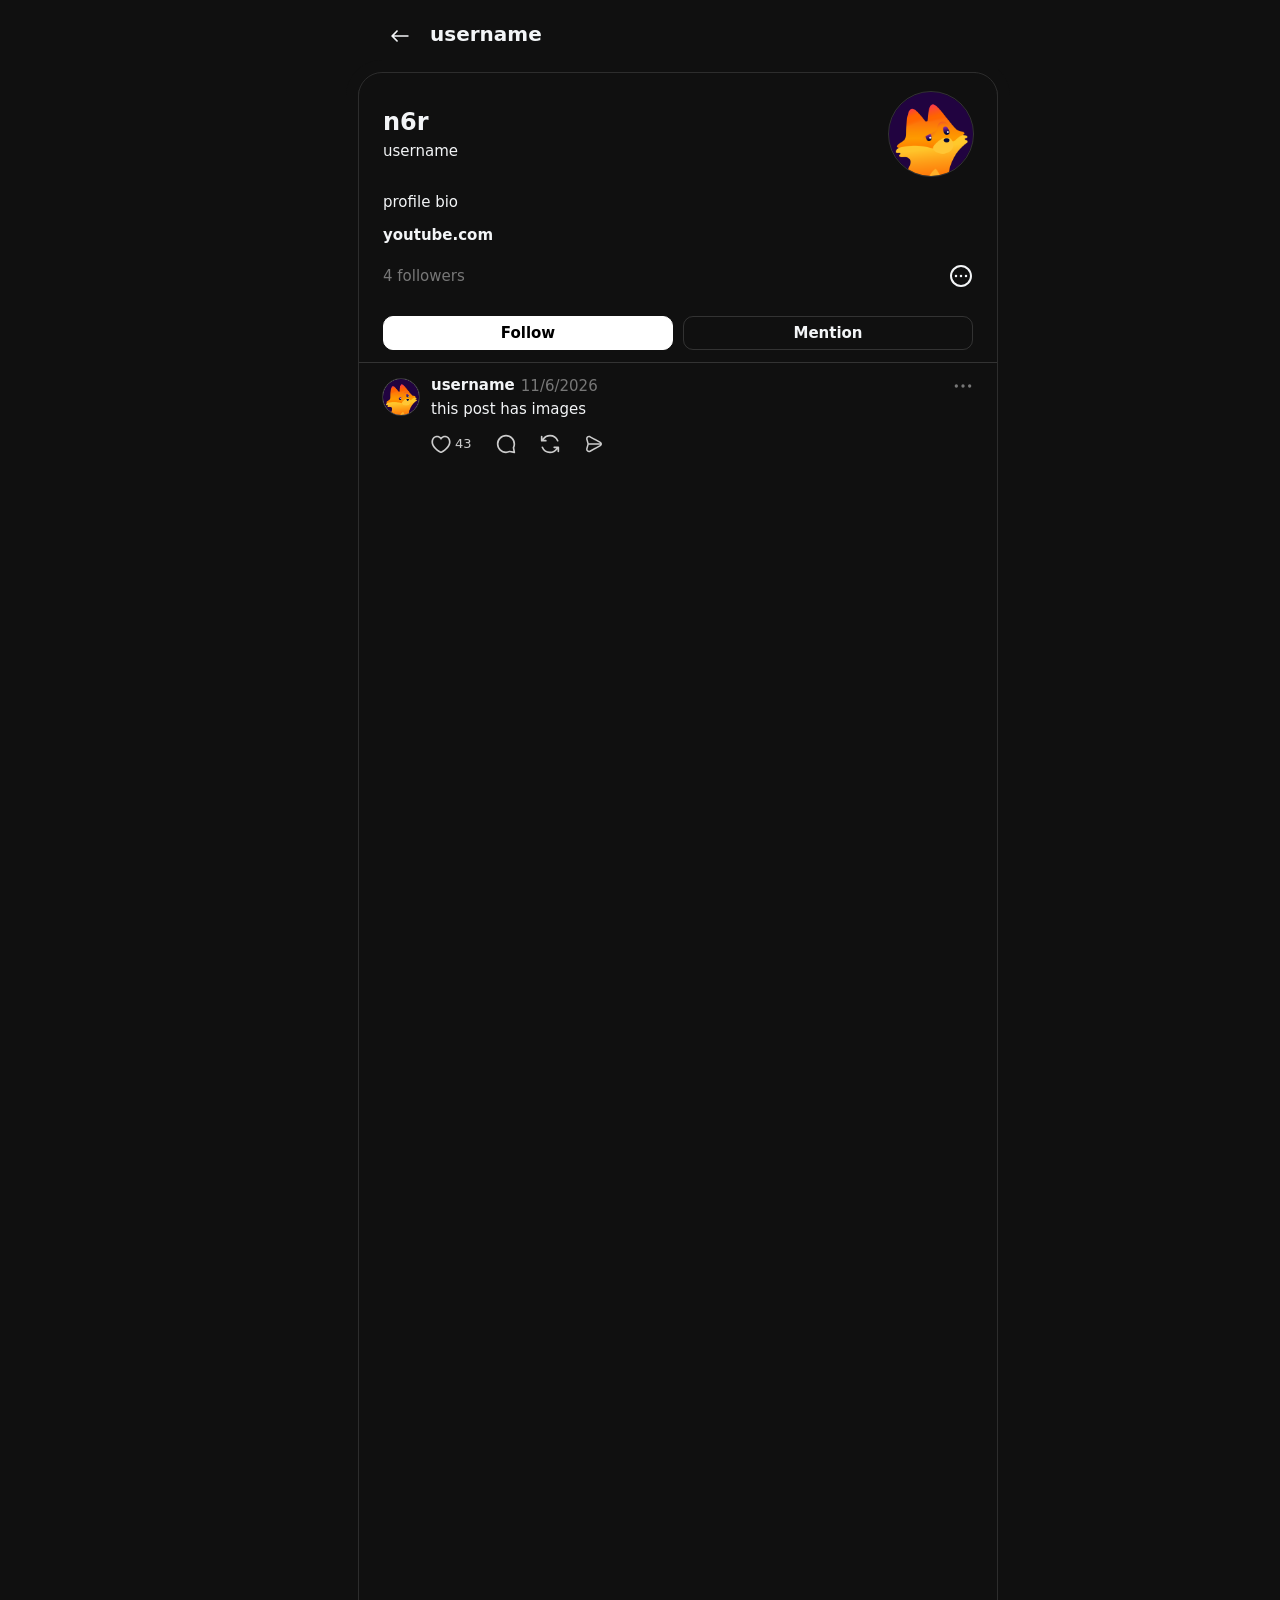
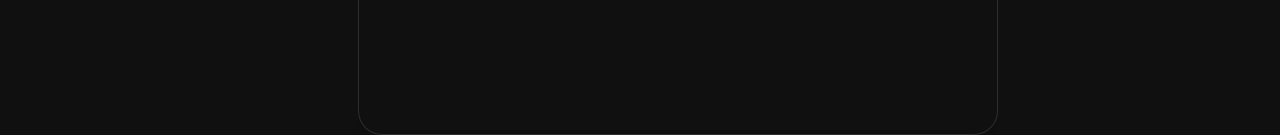
==== commit 3403d030: "fix stuff" ====
--- a/threads_profile.html
+++ b/threads_profile.html
@@ -18,7 +18,8 @@
 <meta property=og:type content=profile>
 <meta property=og:type content=article>
 <meta property=og:title content="display name (@username) • Threads, Say more">
-<meta property=og:description content="4 Followers • 227 Threads. See the latest conversations with @username.">
+<meta property=og:description content="4 Followers • 227 Threads • 
+he/they 🫩️. See the latest conversations with @username.">
 <meta property=og:url content=https://www.threads.com/@username>
 <meta property=og:image content="https://scontent.cdninstagram.com/v/t51.82787-19/882184630_17919349431530864_418242530921379124_n.jpg?stp=dst-jpg_s640x640_tt6&amp;_nc_cat=102&amp;ccb=7-5&amp;_nc_sid=b3fa00&amp;_nc_ohc=J-FuKp1jhz4Q7kNvwHl7wrY&amp;_nc_oc=AdqE0EPsBZb4PwtnqspcHBdpsT9jfhyRYiWQmh0-c0OK_8G9X7WtvMEIJsi3mhdYvNeRRx4J7G-1aE1xkFFaCX6N&amp;_nc_zt=24&amp;_nc_ht=scontent.cdninstagram.com&amp;_nc_gid=obxL_u1i09Bp8nbhpLSZyA&amp;_nc_ss=7b289&amp;oh=00_AQQcYtGk8jb-OjRSruYVg3gwZYeQXjDlfv1Lxd9DhBWkbw&amp;oe=6AF59B3F">
 <meta name=referrer content=no-referrer>
@@ -1973,7 +1974,7 @@
 Jycn/yYmJv8pKSn/ISEh/y4uLv/Dw8P///////7+/v/9/f3/z8/P/5SUlP9xcXH/ZmZm/21tbf+MjIz/ysrK//39/f///////////3Nzc/8UFBT/Kioq/ycnJ/8nJyf/Jycn/iYmJv8vLy/gcHBwvSwsLP8pKSn9Kioq/yoqKv8qKir/Kioq/ykpKf8sLCz/JiYm/yIiIv+AgID/5OTk///////+/v7////////////////////////////+/v7//////9fX1/9YWFj/Ghoa/ywsLP8pKSn/Kioq/yoqKv8qKir9Kioq/zMzM72QkJB7PDw8/ykpKfwtLS3/LCws/ywsLP8sLCz/LCws/ywsLP8uLi7/LS0t/x4eHv8xMTH/b29v/6mpqf/Nzc3/4ODg/+bm5v/g4OD/zc3N/6ampv9nZ2f/Jycn/yEhIf8wMDD/LCws/ywsLP8sLCz/LS0t/ywsLPwuLi7/Ojo6e+Li4iFgYGDtJycn/zExMf4vLy//Ly8v/y8vL/8vLy//Ly8v/y8vL/8wMDD/MzMz/y4uLv8iIiL/ICAg/ykpKf8yMjL/NjY2/zIyMv8oKCj/ICAg/yMjI/8wMDD/MjIy/y8vL/8vLy//Ly8v/y8vL/8wMDD+Li4u/zY2Nu1HR0chf39/AJqamnVLS0v/KSkp+TQ0NP4zMzP/MjIy/zIyMv8yMjL/MjIy/zIyMv8yMjL/MzMz/zU1Nf81NTX/MzMz/zExMf8wMDD/MTEx/zMzM/82Njb/NTU1/zMzM/8yMjL/MjIy/zIyMv8yMjL/MjIy/jExMfk2Njb/QEBAdT09PQAAAAACAAAAAI+Pj5pNTU3/Kysr/S8vL/wzMzP9NDQ0/jQ0NP40NDT/NDQ0/zQ0NP80NDT/NDQ0/zQ0NP80NDT/NDQ0/zQ0NP80NDT/NDQ0/zQ0NP80NDT/MzMz/zMzM/4zMzP+MzMz/TMzM/wyMjL9Nzc3/0BAQJoVFRUAJycnAtnZ2QAzMzMCAAAAAJmZmXNjY2PzQkJC/zU1Nf4xMTH/Ly8v/y4uLv8uLi7/Li4u/y4uLv8vLy//Ly8v/y8vL/8vLy//MDAw/zAwMP8wMDD/MTEx/zExMf8xMTH/MjIy/zIyMv8zMzP+NTU1/zo6OvNBQUFzAAAAAC8vLwJMTEwArKysAK+vrwGOjo4Dv7+/ANLS0h6UlJR9d3d3wGpqauFkZGTxYGBg+lxcXP9bW1v/WVlZ/1hYWP9WVlb/VFRU/1FRUf9PT0//TExM/0pKSv9HR0f/RUVF/0NDQ/pBQUHxQEBA4T8/[base64]/DQ0N/w8PD/8QEBD/Dw8P/xEREfsUFBTsJSUlrltbWyJMTEwAERERIgQEBN4AAAD/AAAA/gICAv8BAQH/AAAA/wAAAP8AAAD/AAAA/wAAAP8AAAD/AAAA/gAAAP8ZGRneZWVlIgYGBqoAAAD/AAAA+gICAv4AAAD/AwMD/zs7O/9paWn/aWlp/zw8PP8FBQX/AAAA/wICAv4AAAD6AQEB/ycnJqoGBgboAAAA/wICAv4AAAD/JiYm/7m5uf/Jycn/oKCg/6Ojo//Q0ND/wcHB/y8vL/8AAAD/AgIC/gAAAP8WFhboBwcH+QAAAP8AAAD/FhYW/9bW1v+BgYH/AAAA/wEBAf8BAQH/AAAA/4uLi//a2tr/FRUV/wAAAP8AAAD/ERER+QsLC/8DAwP/AAAA/5CQkP+2trb/AAAA/2tra//Y2Nj/2tra/2pqav8AAAD/y8vL/2pqav8AAAD/AgIC/w8PD/8TExP/BAQE/wEBAf/U1NT/V1dX/xsbG//5+fn/S0tL/z09Pf/q6ur/TU1N/7+/v/90dHT/AAAA/wgICP8TExP/Gxsb/wcHB/8RERH/4+Pj/0dHR/8UFBT/8PDw/4mJif8qKir/paWl//z8/P/Q0ND/HR0d/wgICP8LCwv/FxcX/yMjI/8ODg7/EBAQ/+Hh4f9jY2P/AAAA/0NDQ/+1tbX/x8fH/9bW1v/i4uL/IyMj/wsLC/8UFBT/EBAQ/xoaGv8qKir/FxcX/wcHB/+/v7//qamp/wAAAP9eXl7/g4OD/yAgIP/Gxsb/sLCw/wAAAP8TExP/GBgY/xYWFv8dHR3/MDAw/xwcHP8QEBD/X19f//////8vLy//Nzc3/9nZ2f/w8PD/0NDQ/ygoKP8jIyP/Q0ND/xcXF/8dHR3/ISEh/zc3N/kfHx//JSUl/xcXF/+tra3/+Pj4/0tLS/8ICAj/GRkZ/wYGBv8jIyP/09PT/729vf8VFRX/JCQk/yUlJflBQUHoJSUl/yoqKv4nJyf/ISEh/6CgoP//////4uLi/7+/v//Ly8v/+/v7/9HR0f82Njb/JCQk/ikpKf8sLCzoXFxcqi0tLf8tLS36MDAw/i8vL/8fHx//Q0ND/4SEhP+goKD/l5eX/2JiYv8kJCT/KSkp/i8vL/ouLi7/NDQ0qqioqCJQUFDeMjIy/y8vL/4wMDD/MzMz/yoqKv8gICD/Hh4e/x8fH/8mJib/MzMz/zMzM/4yMjL/Nzc33kNDQyKRkZEAnJycIl9fX65LS0vsR0dH+0VFRf9FRUX/RUVF/0RERP9CQkL/Pj4+/zo6Ovs4ODjsOTk5rkJCQiJBQUEAgAEAAAAAAAAAAAAAAAAAAAAAAAAAAAAAAAAAAAAAAAAAAAAAAAAAAAAAAAAAAAAAAAAAAAAAAAAAAAAAgAEAAA==">
 <style>.sf-hidden{display:none!important}
 </style>
-<meta http-equiv=content-security-policy content="default-src 'none'; font-src 'self' data:; img-src 'self' data:; style-src 'unsafe-inline'; media-src 'self' data:; script-src 'unsafe-inline' data:; object-src 'self' data:; frame-src 'self' data:; connect-src 'self'; form-action 'none'; base-uri 'none';"><body class="_ammd system-fonts--body" style="--barcelona-notification-badge-background:color(display-p3 1 0.18 0.25/1);--barcelona-liked-text:color(display-p3 1 0.18 0.25/1);--barcelona-threads-friends-green:color(display-p3 0.109804 0.819608 0.309804);--darkreader-bg--barcelona-notification-badge-background:var(--darkreader-background-ff0034,#e30020);--darkreader-text--barcelona-notification-badge-background:var(--darkreader-text-ff0034,#ff0c44);--darkreader-text--barcelona-liked-text:var(--darkreader-text-ff0034,#ff0c44)">
+<meta http-equiv=content-security-policy content="default-src 'none'; font-src 'self' data:; img-src 'self' data:; style-src 'unsafe-inline'; media-src 'self' data:; script-src 'unsafe-inline' data:; object-src 'self' data:; frame-src 'self' data:; connect-src 'self'; form-action 'none'; base-uri 'none';"><style>.xml-counter{color:var(--x-color);font-size:var(--system-13-font-size,13px);line-height:18px;font-family:inherit;font-weight:400;font-variant-numeric:tabular-nums;white-space:nowrap}.xml-has-counter{width:auto!important;min-width:36px;padding-inline:8px;box-sizing:border-box}</style><body class="_ammd system-fonts--body" style="--barcelona-notification-badge-background:color(display-p3 1 0.18 0.25/1);--barcelona-liked-text:color(display-p3 1 0.18 0.25/1);--barcelona-threads-friends-green:color(display-p3 0.109804 0.819608 0.309804);--darkreader-bg--barcelona-notification-badge-background:var(--darkreader-background-ff0034,#e30020);--darkreader-text--barcelona-notification-badge-background:var(--darkreader-text-ff0034,#ff0c44);--darkreader-text--barcelona-liked-text:var(--darkreader-text-ff0034,#ff0c44)">
 
 
 
@@ -2150,8 +2151,8 @@
                                                                                                                         class="x1n2onr6 x1vjfegm"><svg
                                                                                                                           viewBox="0 0 24 24"
                                                                                                                           fill=currentColor
-                                                                                                                          width=20
-                                                                                                                          height=20
+                                                                                                                          width=18
+                                                                                                                          height=18
                                                                                                                           role=img
                                                                                                                           title=Insights
                                                                                                                           class="x14rh7hd x1lliihq"
@@ -3265,7 +3266,7 @@
                                                                                                                           x1bgq0ue
                                                                                                                           xaatb59
                                                                                                                           xgj4g7w" alt="username's profile picture" referrerpolicy=origin-when-cross-origin src="[data-uri]
-[base64]/4yHAPdNYItYkGpL4GKkQGA9wantuBE8h0AwCEWDCzUM7tuyhGBioq34I2glw9gYFckQEHlH9p5XdvFl1IGqKtWqeIMGeIvDqhSHmXzkErHeWxRRSwY7PzQo1OTggAghg0INiD8TykzEDxFFFFFFFFAgsZakh0lvg83yEzwcUzIGZTrIIesCEmZNTvLaiVi/BicxwmlovOewPKFFFFFuKZhk7AA4J7BrS3M2Gs96aLDkLDSKKKKLaoolZveew73//aAAgBAQIBPxD/ANcwzruTtCGhBC8/8YwTYprwGpfJgedsFB+1haQcMHI3B1EfsxP0f+nrDqIWQBJ7CFEYyAl54DXFZvD5usUULUNQbzomnmP3o9VrnJwBcuQ+oIKd3zJ+LCExgwB/0dIERNbuv/oGu8UfcRzJfMFbQg5AooooQIRDBuNJic7Z3uYumT9QqVdaC/jkINgBOYON1D8sVxW+5kgG9B+EUUUUUDQHJFiDLvNHTzfgivpyXEAOZIS0w3oUGwAiiv3Iwe37bnNw7/ZFFFFFFA/05gVg1HkUgt0e+GBoEemx2DXQfcBBCi3HVQ0sf9DI0y2ulZKLeEwQHnzD0OGR6w5gEggg0IIuD6XUt7iez3VFBMhyRYg3Bi2G0dPEvwRXZR1Pe7VFFuCzJMOFh0OoaivpU5RRRbgsT1Yg7HLyGIAmJcEQYExBh2qoBFQCr1LUG6ZRRRR3hlfphZGmXpE5n/bnBsBAgbJbCi3QNKmZAHmah7wgxfOE9ILwaIsQbiXtazGZ5M7+jcv96IEiRKiiiiiiiiiigMsBBuENYPSlWA/A8ikWYtnFW0D/AC/oufQ/Iz2FFFFFsKKKKKKKCBBgSQADJOAEDK5YH0EDgMsb5Bz0MMKWCeOQf9LK41OZIYwP0bg4j0Ol0hRRRRRRRRRRRRRQQocgaTyIuGWBYKIscoyPxR6EYopREBoB+wN+Sk/u6MDAg4EUPHOMUGQooooooooooooUIKxRQgP8wOYEMgre/[base64]/FY9DCBjiARBQgg1BB4RNY3M9w2KKKKKKKEcIEcbvsDuH2mpKoe9rxDET8wygSVswTIaQoooopZP1z2G+ku/[base64]/AAFABQCg3jDUJdQXQCYGKMvkOZNycTHHLACeQJlk6lPeEYBAxg9/qf4hn+AYf9KEWbr/IDn5EGWldDsOOOIAvOwZ8zwSdwFYWgK7hmNhmxaKnfzonCvLEK4h8PTu6o9AGbbCXZ4B4+5Y+w/eCnCvK5gSwA874LmCjoC8iHQ1MVFHiAKgw4YcMH/0dh/I8GVAsvMic1OmhYFgAAAUAoAKAAcRxx7QnwOu2HHObEHUfLPjob4N+WwrWDcgCDEcj23HHHwQB7AWBN6bpKg8IW2lodIXLT2eQPJwyDGYRLuKw4i6sHbVGAWCaujDEnGAAOOOOAxYwcyPkISZCEzcvcFXkBq2HzN8gzG/sJ8DIAUAwA4mq7M2O4uNRMtMw/cNCIY0ncR7gcccfAAPYcce0cvGMaLWv0qE48YhMFHMUMJrn/[base64]/Gv6RV2TlHZAew44444444b8AggQ6nOAAljDkLCOOOOLfqgF9npFYXM0+wDm49hxxxxxxxwMlCpMGrE3O2kb+yOOOOeSvB8+jRB8twexRxxxxxxxxxxx9XL5HcIYRsZrAUccc0j/AF+o4n//2Q=="></div></div></div></div></div><div class=xw7yly9><span class="x1lliihq x1plvlek xryxfnj x1n2onr6 xyejjpt x15dsfln x193iq5w xeuugli x1fj9vlw x13faqbe x1vvkbs x1s928wv xhkezso x1gmr53x x1cpjm7i x1fgarty x1943h6x x1i0vuye xjohtrz xo1l8bm xw2npq5 x1yc453h" style=--x---base-line-clamp-line-height:calc(1.4*1em);--x-lineHeight:calc(1.4*1em) dir=auto>profile bio</span></div><div class=x14vqqas><div class="x6s0dn4 x78zum5"><span class="x6s0dn4 x78zum5 xeuugli"><div class=xeuugli><a class="x1i10hfl xjbqb8w x1ejq31n x18oe1m7 x1sy0etr xstzfhl x972fbf x10w94by x1qhh985 x14e42zd x9f619 x1ypdohk xt0psk2 x3ct3a4 xdj266r x14z9mp xat24cr x1lziwak xexx8yu xyri2b x18d9i69 x1c1uobl x16tdsg8 x1hl2dhg xggy1nq x1a2a7pz xw2npq5 xy3z9c9 x1citr7e x11smg1a xt0b8zv" href="https://l.threads.com/?u=https%3A%2F%2Fbsky.app%2Fprofile%2Fbann6r.github.io&amp;e=AUDdOYWyCYE68OF57iWUeGMQYOlDWJv8tuegj4RSGqdzIbTDAZQMq6pDdiWwRx4V3h6bC4rt9oci9EqXChWFNMsr378rsOcmMaFYpiUh9RjWSTtx" rel="nofollow noreferrer" role=link tabindex=0 target=_blank><span class="x1lliihq x1plvlek xryxfnj x1n2onr6 xyejjpt x15dsfln x193iq5w xeuugli x1fj9vlw x13faqbe x1vvkbs x1s928wv xhkezso x1gmr53x x1cpjm7i x1fgarty x1943h6x x1i0vuye xjohtrz x1xlr1w8 xw2npq5 x1yc453h" style=--x---base-line-clamp-line-height:calc(1.4*1em);--x-lineHeight:calc(1.4*1em) dir=auto translate=no><span class="x1lliihq x193iq5w x6ikm8r x10wlt62 xlyipyv xuxw1ft">youtube.com</span></span></a></div></span></div></div><div class="x6s0dn4 x78zum5 x14vqqas xu0aao5"><div class="x6s0dn4 x78zum5 x1iyjqo2 xs83m0k x1a02dak xeuugli"><div class="x78zum5 x2lah0s"><a class="x1i10hfl x1qjc9v5 xjbqb8w xjqpnuy xc5r6h4 xqeqjp1 x1phubyo x13fuv20 x18b5jzi x1q0q8m5 x1t7ytsu x972fbf x10w94by x1qhh985 x14e42zd x9f619 x1ypdohk xdl72j9 x2lah0s x3ct3a4 xdj266r x14z9mp xat24cr x1lziwak x2lwn1j xeuugli xexx8yu xyri2b x18d9i69 x1c1uobl x1n2onr6 x16tdsg8 x1hl2dhg xggy1nq x1ja2u2z x1t137rt x1fmog5m xu25z0z x140muxe xo1y3bh x1q0g3np x87ps6o x1rg5ohu x1a2a7pz xhgddhk x1citr7e xt0b8zv" href=https://www.threads.com/login role=link tabindex=0><div class="x6s0dn4 x78zum5"><span class="x1lliihq x1plvlek xryxfnj x1n2onr6 xyejjpt x15dsfln x193iq5w xeuugli x1fj9vlw x13faqbe x1vvkbs x1s928wv xhkezso x1gmr53x x1cpjm7i x1fgarty x1943h6x x1i0vuye xjohtrz xo1l8bm xhgddhk x1yc453h" style=--x---base-line-clamp-line-height:calc(1.4*1em);--x-lineHeight:calc(1.4*1em) dir=auto><span title=4>4</span> followers</span></div></a></div></div><div class="x6s0dn4 x78zum5 x1c4vz4f x2lah0s x1ws5yxj"><div class="x78zum5 x13a6bvl xh8yej3"><div aria-expanded=false aria-haspopup=dialog class="x1i10hfl x1qjc9v5 xjbqb8w xjqpnuy xc5r6h4 xqeqjp1 x1phubyo x13fuv20 x18b5jzi x1q0q8m5 x1t7ytsu x972fbf x10w94by x1qhh985 x14e42zd x9f619 x1ypdohk xdl72j9 x2lah0s x3ct3a4 xdj266r x14z9mp xat24cr x1lziwak x2lwn1j xeuugli xexx8yu xyri2b x18d9i69 x1c1uobl x1n2onr6 x16tdsg8 x1hl2dhg xggy1nq x1ja2u2z x1t137rt x3nfvp2 x1q0g3np x87ps6o x1lku1pv x1a2a7pz x15dp1bm x1pg3x37 xqi6p0a x102ru31" role=button tabindex=0><div class="x6s0dn4 x15dp1bm x1pg3x37 xqi6p0a x102ru31 x78zum5 xl56j7k x1n2onr6 x3oybdh xx6bhzk x12w9bfk x11xpdln xc9qbxq x14qfxbe"><svg viewBox="0 0 24 24" fill=currentColor width=24 height=24 role=img title=More class="x14rh7hd x1lliihq" style=--x-color:var(--icon-primary);--darkreader-text--x-color:var(--darkreader-text--icon-primary)><title>More</title><path d="M7 10.75a1.25 1.25 0 1 1 0 2.5 1.25 1.25 0 0 1 0-2.5zM12 10.75a1.25 1.25 0 1 1 0 2.5 1.25 1.25 0 0 1 0-2.5zM17 10.75a1.25 1.25 0 1 1 0 2.5 1.25 1.25 0 0 1 0-2.5z"></path><path fill-rule=evenodd clip-rule=evenodd d="M12 1c6.075 0 11 4.925 11 11s-4.925 11-11 11S1 18.075 1 12 5.925 1 12 1zm0 2a9 9 0 1 0 0 18 9 9 0 0 0 0-18z"></path></svg></div></div></div></div></div></div><div><div class="x1amjocr x78zum5 xz9dl7a xsag5q8 x8tz501 x1rdv6da xs4q6k7 xm3mpkm" style=--x-61umte:var(--barcelona-columns-item-horizontal-padding);--x-g1a9og:var(--barcelona-columns-item-horizontal-padding)><div class="x1i10hfl x1ypdohk x3ct3a4 xdj266r x14z9mp xat24cr x1lziwak x2lwn1j xeuugli xexx8yu x18d9i69 x1n2onr6 x16tdsg8 x1hl2dhg xggy1nq x1ja2u2z x1t137rt x1q0g3np x1lku1pv x1a2a7pz x6s0dn4 x16qb05n xi7iut8 x1dm3dyd x1pv694p x9f619 x3nfvp2 x1s688f x90ne7k xl56j7k x193iq5w xf7dkkf xv54qhq x1g2r6go x12w9bfk x11xpdln xz4gly6 x87ps6o xuxw1ft x19kf12q x111bo7f x1vmvj1k x1yvpm8f x3tjt7u x147ezun x13fuv20 x18b5jzi x1q0q8m5 x1t7ytsu x178xt8z x1lun4ml xso031l xpilrb4 xteu7em x1l7klhg x1iyjqo2 xs83m0k" role=button tabindex=0><div class="x6ikm8r x10wlt62 xlyipyv">Follow</div></div><div class="x1i10hfl xjbqb8w x1ypdohk x3ct3a4 xdj266r x14z9mp xat24cr x1lziwak x2lwn1j xeuugli xexx8yu x18d9i69 x1n2onr6 x16tdsg8 x1hl2dhg xggy1nq x1ja2u2z x1t137rt x1q0g3np x1lku1pv x1a2a7pz x6s0dn4 x16qb05n xi7iut8 x1dm3dyd x1pv694p x9f619 x3nfvp2 x1s688f x90ne7k xl56j7k x193iq5w xf7dkkf xv54qhq x1g2r6go x12w9bfk x11xpdln xz4gly6 x87ps6o xuxw1ft x19kf12q xz6dhga x79t38 x1qv9dbp x121z25r x13fuv20 x18b5jzi x1q0q8m5 x1t7ytsu x178xt8z x1lun4ml xso031l xpilrb4 xw2npq5 x1l7klhg x1iyjqo2 xs83m0k" role=button tabindex=0><div class="x6ikm8r x10wlt62 xlyipyv">Message</div></div></div></div><div class="xeuugli xh8yej3"></div><div class="x1c1b4dv x13dflua x11xpdln"><div class="x1plvlek xryxfnj"><div data-pagelet=threads_profile_posts_timeline_{n} data-xml-post-template><div class="x78zum5 xdt5ytf" data-virtualized=false><div class="x9f619 x1n2onr6 x1ja2u2z"><div class="x1a2a7pz x1n2onr6 xof6bxo"><div class="x1n2onr6 x1ypdohk x1f9n5g x17dsfyh xzzag5r x1losyl9 xz9dl7a xz6dhga x13fuv20 xt8cgyo xsag5q8" style=--x-6wlwus:var(--barcelona-columns-item-horizontal-padding);--x-115c6n6:var(--barcelona-columns-item-horizontal-padding) data-pressable-container=true data-interactive-id><div class="xrvj5dj xd0jker"><div class="xcrlgei xqti54a x1agbcgv x1iorvi4 x1n2onr6 x1vjfegm"><div class="x1ywlc9c x1xn7y0n x1uxb8k9 x1vmbcc8 x16xm01d x1n2onr6 xc9qbxq x14qfxbe"><a class="x1i10hfl xjbqb8w x1ejq31n x18oe1m7 x1sy0etr xstzfhl x972fbf x10w94by x1qhh985 x14e42zd x9f619 x1ypdohk xt0psk2 x3ct3a4 xdj266r x14z9mp xat24cr x1lziwak xexx8yu xyri2b x18d9i69 x1c1uobl x16tdsg8 x1hl2dhg xggy1nq x1a2a7pz x1xn7y0n x1uxb8k9 x1vmbcc8 x16xm01d" href=https://www.threads.com/@username role=link tabindex=0><div class="html-div xdj266r x14z9mp xat24cr x1lziwak xexx8yu xyri2b x18d9i69 x1c1uobl x1d90nhi x1iwo8zk x1033uif x179ill4 x1b60jn0 x78zum5 x87ps6o x16ye13r x5lhr3w" style=--x-height:36px;--x-width:36px><img data-xml-field=avatar height=36 width=36 class="xl1xv1r x1iwo8zk x1033uif x179ill4 x1b60jn0 x1jy0sjo x1bgq0ue xaatb59 xgj4g7w" alt="username's
+[base64]/4yHAPdNYItYkGpL4GKkQGA9wantuBE8h0AwCEWDCzUM7tuyhGBioq34I2glw9gYFckQEHlH9p5XdvFl1IGqKtWqeIMGeIvDqhSHmXzkErHeWxRRSwY7PzQo1OTggAghg0INiD8TykzEDxFFFFFFFFAgsZakh0lvg83yEzwcUzIGZTrIIesCEmZNTvLaiVi/BicxwmlovOewPKFFFFFuKZhk7AA4J7BrS3M2Gs96aLDkLDSKKKKLaoolZveew73//aAAgBAQIBPxD/ANcwzruTtCGhBC8/8YwTYprwGpfJgedsFB+1haQcMHI3B1EfsxP0f+nrDqIWQBJ7CFEYyAl54DXFZvD5usUULUNQbzomnmP3o9VrnJwBcuQ+oIKd3zJ+LCExgwB/0dIERNbuv/oGu8UfcRzJfMFbQg5AooooQIRDBuNJic7Z3uYumT9QqVdaC/jkINgBOYON1D8sVxW+5kgG9B+EUUUUUDQHJFiDLvNHTzfgivpyXEAOZIS0w3oUGwAiiv3Iwe37bnNw7/ZFFFFFFA/05gVg1HkUgt0e+GBoEemx2DXQfcBBCi3HVQ0sf9DI0y2ulZKLeEwQHnzD0OGR6w5gEggg0IIuD6XUt7iez3VFBMhyRYg3Bi2G0dPEvwRXZR1Pe7VFFuCzJMOFh0OoaivpU5RRRbgsT1Yg7HLyGIAmJcEQYExBh2qoBFQCr1LUG6ZRRRR3hlfphZGmXpE5n/bnBsBAgbJbCi3QNKmZAHmah7wgxfOE9ILwaIsQbiXtazGZ5M7+jcv96IEiRKiiiiiiiiiigMsBBuENYPSlWA/A8ikWYtnFW0D/AC/oufQ/Iz2FFFFFsKKKKKKKCBBgSQADJOAEDK5YH0EDgMsb5Bz0MMKWCeOQf9LK41OZIYwP0bg4j0Ol0hRRRRRRRRRRRRRQQocgaTyIuGWBYKIscoyPxR6EYopREBoB+wN+Sk/u6MDAg4EUPHOMUGQooooooooooooUIKxRQgP8wOYEMgre/[base64]/FY9DCBjiARBQgg1BB4RNY3M9w2KKKKKKKEcIEcbvsDuH2mpKoe9rxDET8wygSVswTIaQoooopZP1z2G+ku/[base64]/AAFABQCg3jDUJdQXQCYGKMvkOZNycTHHLACeQJlk6lPeEYBAxg9/qf4hn+AYf9KEWbr/IDn5EGWldDsOOOIAvOwZ8zwSdwFYWgK7hmNhmxaKnfzonCvLEK4h8PTu6o9AGbbCXZ4B4+5Y+w/eCnCvK5gSwA874LmCjoC8iHQ1MVFHiAKgw4YcMH/0dh/I8GVAsvMic1OmhYFgAAAUAoAKAAcRxx7QnwOu2HHObEHUfLPjob4N+WwrWDcgCDEcj23HHHwQB7AWBN6bpKg8IW2lodIXLT2eQPJwyDGYRLuKw4i6sHbVGAWCaujDEnGAAOOOOAxYwcyPkISZCEzcvcFXkBq2HzN8gzG/sJ8DIAUAwA4mq7M2O4uNRMtMw/cNCIY0ncR7gcccfAAPYcce0cvGMaLWv0qE48YhMFHMUMJrn/[base64]/Gv6RV2TlHZAew44444444b8AggQ6nOAAljDkLCOOOOLfqgF9npFYXM0+wDm49hxxxxxxxwMlCpMGrE3O2kb+yOOOOeSvB8+jRB8twexRxxxxxxxxxxx9XL5HcIYRsZrAUccc0j/AF+o4n//2Q=="></div></div></div></div></div><div class=xw7yly9><span class="x1lliihq x1plvlek xryxfnj x1n2onr6 xyejjpt x15dsfln x193iq5w xeuugli x1fj9vlw x13faqbe x1vvkbs x1s928wv xhkezso x1gmr53x x1cpjm7i x1fgarty x1943h6x x1i0vuye xjohtrz xo1l8bm xw2npq5 x1yc453h" style=--x---base-line-clamp-line-height:calc(1.4*1em);--x-lineHeight:calc(1.4*1em) dir=auto>profile bio</span></div><div class=x14vqqas><div class="x6s0dn4 x78zum5"><span class="x6s0dn4 x78zum5 xeuugli"><div class=xeuugli><a class="x1i10hfl xjbqb8w x1ejq31n x18oe1m7 x1sy0etr xstzfhl x972fbf x10w94by x1qhh985 x14e42zd x9f619 x1ypdohk xt0psk2 x3ct3a4 xdj266r x14z9mp xat24cr x1lziwak xexx8yu xyri2b x18d9i69 x1c1uobl x16tdsg8 x1hl2dhg xggy1nq x1a2a7pz xw2npq5 xy3z9c9 x1citr7e x11smg1a xt0b8zv" href="https://l.threads.com/?u=https%3A%2F%2Fbsky.app%2Fprofile%2Fbann6r.github.io&amp;e=AUDdOYWyCYE68OF57iWUeGMQYOlDWJv8tuegj4RSGqdzIbTDAZQMq6pDdiWwRx4V3h6bC4rt9oci9EqXChWFNMsr378rsOcmMaFYpiUh9RjWSTtx" rel="nofollow noreferrer" role=link tabindex=0 target=_blank><span class="x1lliihq x1plvlek xryxfnj x1n2onr6 xyejjpt x15dsfln x193iq5w xeuugli x1fj9vlw x13faqbe x1vvkbs x1s928wv xhkezso x1gmr53x x1cpjm7i x1fgarty x1943h6x x1i0vuye xjohtrz x1xlr1w8 xw2npq5 x1yc453h" style=--x---base-line-clamp-line-height:calc(1.4*1em);--x-lineHeight:calc(1.4*1em) dir=auto translate=no><span class="x1lliihq x193iq5w x6ikm8r x10wlt62 xlyipyv xuxw1ft">youtube.com</span></span></a></div></span></div></div><div class="x6s0dn4 x78zum5 x14vqqas xu0aao5"><div class="x6s0dn4 x78zum5 x1iyjqo2 xs83m0k x1a02dak xeuugli"><div class="x78zum5 x2lah0s"><a class="x1i10hfl x1qjc9v5 xjbqb8w xjqpnuy xc5r6h4 xqeqjp1 x1phubyo x13fuv20 x18b5jzi x1q0q8m5 x1t7ytsu x972fbf x10w94by x1qhh985 x14e42zd x9f619 x1ypdohk xdl72j9 x2lah0s x3ct3a4 xdj266r x14z9mp xat24cr x1lziwak x2lwn1j xeuugli xexx8yu xyri2b x18d9i69 x1c1uobl x1n2onr6 x16tdsg8 x1hl2dhg xggy1nq x1ja2u2z x1t137rt x1fmog5m xu25z0z x140muxe xo1y3bh x1q0g3np x87ps6o x1rg5ohu x1a2a7pz xhgddhk x1citr7e xt0b8zv" href=https://www.threads.com/login role=link tabindex=0><div class="x6s0dn4 x78zum5"><span class="x1lliihq x1plvlek xryxfnj x1n2onr6 xyejjpt x15dsfln x193iq5w xeuugli x1fj9vlw x13faqbe x1vvkbs x1s928wv xhkezso x1gmr53x x1cpjm7i x1fgarty x1943h6x x1i0vuye xjohtrz xo1l8bm xhgddhk x1yc453h" style=--x---base-line-clamp-line-height:calc(1.4*1em);--x-lineHeight:calc(1.4*1em) dir=auto><span title=4>4</span> followers</span></div></a></div></div><div class="x6s0dn4 x78zum5 x1c4vz4f x2lah0s x1ws5yxj"><div class="x78zum5 x13a6bvl xh8yej3"><div aria-expanded=false aria-haspopup=dialog class="x1i10hfl x1qjc9v5 xjbqb8w xjqpnuy xc5r6h4 xqeqjp1 x1phubyo x13fuv20 x18b5jzi x1q0q8m5 x1t7ytsu x972fbf x10w94by x1qhh985 x14e42zd x9f619 x1ypdohk xdl72j9 x2lah0s x3ct3a4 xdj266r x14z9mp xat24cr x1lziwak x2lwn1j xeuugli xexx8yu xyri2b x18d9i69 x1c1uobl x1n2onr6 x16tdsg8 x1hl2dhg xggy1nq x1ja2u2z x1t137rt x3nfvp2 x1q0g3np x87ps6o x1lku1pv x1a2a7pz x15dp1bm x1pg3x37 xqi6p0a x102ru31" role=button tabindex=0><div class="x6s0dn4 x15dp1bm x1pg3x37 xqi6p0a x102ru31 x78zum5 xl56j7k x1n2onr6 x3oybdh xx6bhzk x12w9bfk x11xpdln xc9qbxq x14qfxbe"><svg viewBox="0 0 24 24" fill=currentColor width=24 height=24 role=img title=More class="x14rh7hd x1lliihq" style=--x-color:var(--icon-primary);--darkreader-text--x-color:var(--darkreader-text--icon-primary)><title>More</title><path d="M7 10.75a1.25 1.25 0 1 1 0 2.5 1.25 1.25 0 0 1 0-2.5zM12 10.75a1.25 1.25 0 1 1 0 2.5 1.25 1.25 0 0 1 0-2.5zM17 10.75a1.25 1.25 0 1 1 0 2.5 1.25 1.25 0 0 1 0-2.5z"></path><path fill-rule=evenodd clip-rule=evenodd d="M12 1c6.075 0 11 4.925 11 11s-4.925 11-11 11S1 18.075 1 12 5.925 1 12 1zm0 2a9 9 0 1 0 0 18 9 9 0 0 0 0-18z"></path></svg></div></div></div></div></div></div><div><div class="x1amjocr x78zum5 xz9dl7a xsag5q8 x8tz501 x1rdv6da xs4q6k7 xm3mpkm" style=--x-61umte:var(--barcelona-columns-item-horizontal-padding);--x-g1a9og:var(--barcelona-columns-item-horizontal-padding)><div class="x1i10hfl x1ypdohk x3ct3a4 xdj266r x14z9mp xat24cr x1lziwak x2lwn1j xeuugli xexx8yu x18d9i69 x1n2onr6 x16tdsg8 x1hl2dhg xggy1nq x1ja2u2z x1t137rt x1q0g3np x1lku1pv x1a2a7pz x6s0dn4 x16qb05n xi7iut8 x1dm3dyd x1pv694p x9f619 x3nfvp2 x1s688f x90ne7k xl56j7k x193iq5w xf7dkkf xv54qhq x1g2r6go x12w9bfk x11xpdln xz4gly6 x87ps6o xuxw1ft x19kf12q x111bo7f x1vmvj1k x1yvpm8f x3tjt7u x147ezun x13fuv20 x18b5jzi x1q0q8m5 x1t7ytsu x178xt8z x1lun4ml xso031l xpilrb4 xteu7em x1l7klhg x1iyjqo2 xs83m0k" role=button tabindex=0><div class="x6ikm8r x10wlt62 xlyipyv">Follow</div></div><div class="x1i10hfl xjbqb8w x1ypdohk x3ct3a4 xdj266r x14z9mp xat24cr x1lziwak x2lwn1j xeuugli xexx8yu x18d9i69 x1n2onr6 x16tdsg8 x1hl2dhg xggy1nq x1ja2u2z x1t137rt x1q0g3np x1lku1pv x1a2a7pz x6s0dn4 x16qb05n xi7iut8 x1dm3dyd x1pv694p x9f619 x3nfvp2 x1s688f x90ne7k xl56j7k x193iq5w xf7dkkf xv54qhq x1g2r6go x12w9bfk x11xpdln xz4gly6 x87ps6o xuxw1ft x19kf12q xz6dhga x79t38 x1qv9dbp x121z25r x13fuv20 x18b5jzi x1q0q8m5 x1t7ytsu x178xt8z x1lun4ml xso031l xpilrb4 xw2npq5 x1l7klhg x1iyjqo2 xs83m0k" role=button tabindex=0><div class="x6ikm8r x10wlt62 xlyipyv">Mention</div></div></div></div><div class="xeuugli xh8yej3"></div><div class="x1c1b4dv x13dflua x11xpdln"><div class="x1plvlek xryxfnj"><div data-pagelet=threads_profile_posts_timeline_{n} data-xml-post-template><div class="x78zum5 xdt5ytf" data-virtualized=false><div class="x9f619 x1n2onr6 x1ja2u2z"><div class="x1a2a7pz x1n2onr6 xof6bxo"><div class="x1n2onr6 x1ypdohk x1f9n5g x17dsfyh xzzag5r x1losyl9 xz9dl7a xz6dhga x13fuv20 xt8cgyo xsag5q8" style=--x-6wlwus:var(--barcelona-columns-item-horizontal-padding);--x-115c6n6:var(--barcelona-columns-item-horizontal-padding) data-pressable-container=true data-interactive-id><div class="xrvj5dj xd0jker"><div class="xcrlgei xqti54a x1agbcgv x1iorvi4 x1n2onr6 x1vjfegm"><div class="x1ywlc9c x1xn7y0n x1uxb8k9 x1vmbcc8 x16xm01d x1n2onr6 xc9qbxq x14qfxbe"><a class="x1i10hfl xjbqb8w x1ejq31n x18oe1m7 x1sy0etr xstzfhl x972fbf x10w94by x1qhh985 x14e42zd x9f619 x1ypdohk xt0psk2 x3ct3a4 xdj266r x14z9mp xat24cr x1lziwak xexx8yu xyri2b x18d9i69 x1c1uobl x16tdsg8 x1hl2dhg xggy1nq x1a2a7pz x1xn7y0n x1uxb8k9 x1vmbcc8 x16xm01d" href=https://www.threads.com/@username role=link tabindex=0><div class="html-div xdj266r x14z9mp xat24cr x1lziwak xexx8yu xyri2b x18d9i69 x1c1uobl x1d90nhi x1iwo8zk x1033uif x179ill4 x1b60jn0 x78zum5 x87ps6o x16ye13r x5lhr3w" style=--x-height:36px;--x-width:36px><img data-xml-field=avatar height=36 width=36 class="xl1xv1r x1iwo8zk x1033uif x179ill4 x1b60jn0 x1jy0sjo x1bgq0ue xaatb59 xgj4g7w" alt="username's
                                                                                                                           profile
                                                                                                                           picture" referrerpolicy=origin-when-cross-origin src='data:image/svg+xml,<svg xmlns="http://www.w3.org/2000/svg" width="150" height="150"><rect fill-opacity="0"/></svg>' style="background-blend-mode:normal!important;background-clip:content-box!important;background-position:50%
                                                                                                                           50%!important;background-color:rgba(0,0,0,0)!important;background-image:var(--sf-img-9)!important;background-size:cover!important;background-origin:content-box!important;background-repeat:no-repeat!important;background-attachment:scroll!important"></div></a></div></div><div class="xqcrz7y
@@ -3555,7 +3556,7 @@
                                                                                                                           xjohtrz
                                                                                                                           xo1l8bm
                                                                                                                           xw2npq5
-                                                                                                                          x1yc453h" style=--x---base-line-clamp-line-height:calc(1.4*1em);--x-lineHeight:calc(1.4*1em) dir=auto><span data-xml-field=text>this is a placeholder for the text. it seems like xml failed to load.</span></span></div></div><div class="x4vbgl9
+                                                                                                                          x1yc453h" style=--x---base-line-clamp-line-height:calc(1.4*1em);--x-lineHeight:calc(1.4*1em) dir=auto><span data-xml-field=text>post content</span></span></div></div><div class="x4vbgl9
                                                                                                                           x1qfufaz
                                                                                                                           x1k70j0n"><div class=x78zum5><div class="x6s0dn4
                                                                                                                           x78zum5
@@ -3624,7 +3625,7 @@
                                                                                                                           xl56j7k" style=--x-columnGap:0px><svg viewBox="0
                                                                                                                           0
                                                                                                                           24
-                                                                                                                          24" fill=currentColor width=20 height=20 role=img title=Like class="x14rh7hd
+                                                                                                                          24" fill=currentColor width=20 height=20 role=img title=Like data-xml-counter=likes class="x14rh7hd
                                                                                                                           x1lliihq" style=--x-color:var(--barcelona-charcoal-icon)><title>Like</title><path d="M16.5
                                                                                                                           2c-1.666
                                                                                                                           0-3.278.707-4.5
@@ -3742,7 +3743,7 @@
                                                                                                                           xl56j7k" style=--x-columnGap:0px><svg viewBox="0
                                                                                                                           0
                                                                                                                           24
-                                                                                                                          24" fill=currentColor width=20 height=20 role=img title=Comment class="x14rh7hd
+                                                                                                                          24" fill=currentColor width=20 height=20 role=img title=Comment data-xml-counter=comments class="x14rh7hd
                                                                                                                           x1lliihq" style=--x-color:var(--barcelona-charcoal-icon)><title>Comment</title><path fill-rule=evenodd clip-rule=evenodd d="M12
                                                                                                                           3a9
                                                                                                                           9
@@ -3868,7 +3869,7 @@
                                                                                                                           xl56j7k" style=--x-columnGap:0px><svg viewBox="0
                                                                                                                           0
                                                                                                                           24
-                                                                                                                          24" fill=currentColor width=20 height=20 role=img title=Repost class="x14rh7hd
+                                                                                                                          24" fill=currentColor width=20 height=20 role=img title=Repost data-xml-counter=reposts class="x14rh7hd
                                                                                                                           x1lliihq" style=--x-color:var(--barcelona-charcoal-icon)><title>Repost</title><path d="M4.516
                                                                                                                           6.999a8.99
                                                                                                                           8.99
@@ -4165,6 +4166,8 @@
       <date datetime="..">text</date>  date text, <time datetime> and tooltip
       <avatar>    image path/URL (post avatar; first <post> also drives the profile picture)
       <text>      post body (line breaks kept)
+      <likes> <comments> <reposts>  counters shown next to the heart / comment / repost icons, in the icon's own color
+                  (a missing or empty element simply shows no number)
   Browsers block fetch() on file:// pages, so the snapshot of posts.xml in #posts-xml-fallback is used
   when posts.xml cannot be fetched (open the page through a local web server to read the live file). -->
 <script type="application/xml" id="posts-xml-fallback">
@@ -4174,7 +4177,24 @@
         <platform>threads</platform>
         <date datetime="2026-11-06">11/6/2026</date>
         <avatar>pfp/firefox.png</avatar>
-        <text>this is a placeholder for the text. it seems like xml failed to load.</text>
+        <text>testing testing</text>
+        <comments>46</comments>
+    </post>
+    <post>
+        <username>username</username>
+        <platform>threads</platform>
+        <date datetime="2026-11-06">11/6/2026</date>
+        <avatar>pfp/firefox.png</avatar>
+        <text>testing testing</text>
+        <likes>34</likes>
+    </post>
+    <post>
+        <username>username</username>
+        <platform>threads</platform>
+        <date datetime="2026-11-06">11/6/2026</date>
+        <avatar>pfp/firefox.png</avatar>
+        <text>testing testing</text>
+        <reposts>12</reposts>
     </post>
 </archive>
 </script>
@@ -4197,7 +4217,8 @@
         avatar: val(p, 'avatar'),
         dateText: d ? d.textContent.trim() : '',
         dateTime: d ? (d.getAttribute('datetime') || '').trim() : '',
-        text: first(p, 'text') ? first(p, 'text').textContent.trim() : ''
+        text: first(p, 'text') ? first(p, 'text').textContent.trim() : '',
+        counters: { likes: val(p, 'likes'), comments: val(p, 'comments'), reposts: val(p, 'reposts') }
       };
     });
   }
@@ -4263,6 +4284,29 @@
     Array.prototype.forEach.call(root.querySelectorAll('[alt]'), function (n) {
       if (!skip(n)) n.setAttribute('alt', n.getAttribute('alt').split(from).join(to));
     });
+  }
+
+  // Puts the count right after its icon, colored from the same --x-color the icon uses.
+  // Missing / empty value -> no number at all (and no extra gap).
+  function setCounter(root, key, value) {
+    var icon = root.querySelector('svg[data-xml-counter=' + key + ']');
+    if (!icon) return;
+    var box = icon.parentElement;
+    var pill = box.parentElement;                 // the 36px round hit-area around the icon
+    var old = box.querySelector('.xml-counter');
+    if (old) old.remove();
+    pill.classList.remove('xml-has-counter');
+    box.style.removeProperty('--x-columnGap');
+    box.style.setProperty('--x-columnGap', '0px');
+    if (value === undefined || value === null || String(value).trim() === '') return;
+    var span = document.createElement('span');
+    span.className = 'xml-counter';
+    span.textContent = String(value).trim();
+    var c = icon.style.getPropertyValue('--x-color');
+    if (c) span.style.setProperty('--x-color', c); else span.style.color = getComputedStyle(icon).color;
+    box.style.setProperty('--x-columnGap', '4px');
+    pill.classList.add('xml-has-counter');        // grows with the number so the icon keeps its position
+    box.appendChild(span);
   }
 
   function fillPost(root, post, origUser) {
@@ -4285,6 +4329,7 @@
       }
     }
     setAvatar(root.querySelector('img[data-xml-field=avatar]'), post.avatar);
+    ['likes', 'comments', 'reposts'].forEach(function (k) { setCounter(root, k, post.counters[k]); });
   }
 
   function apply(posts) {
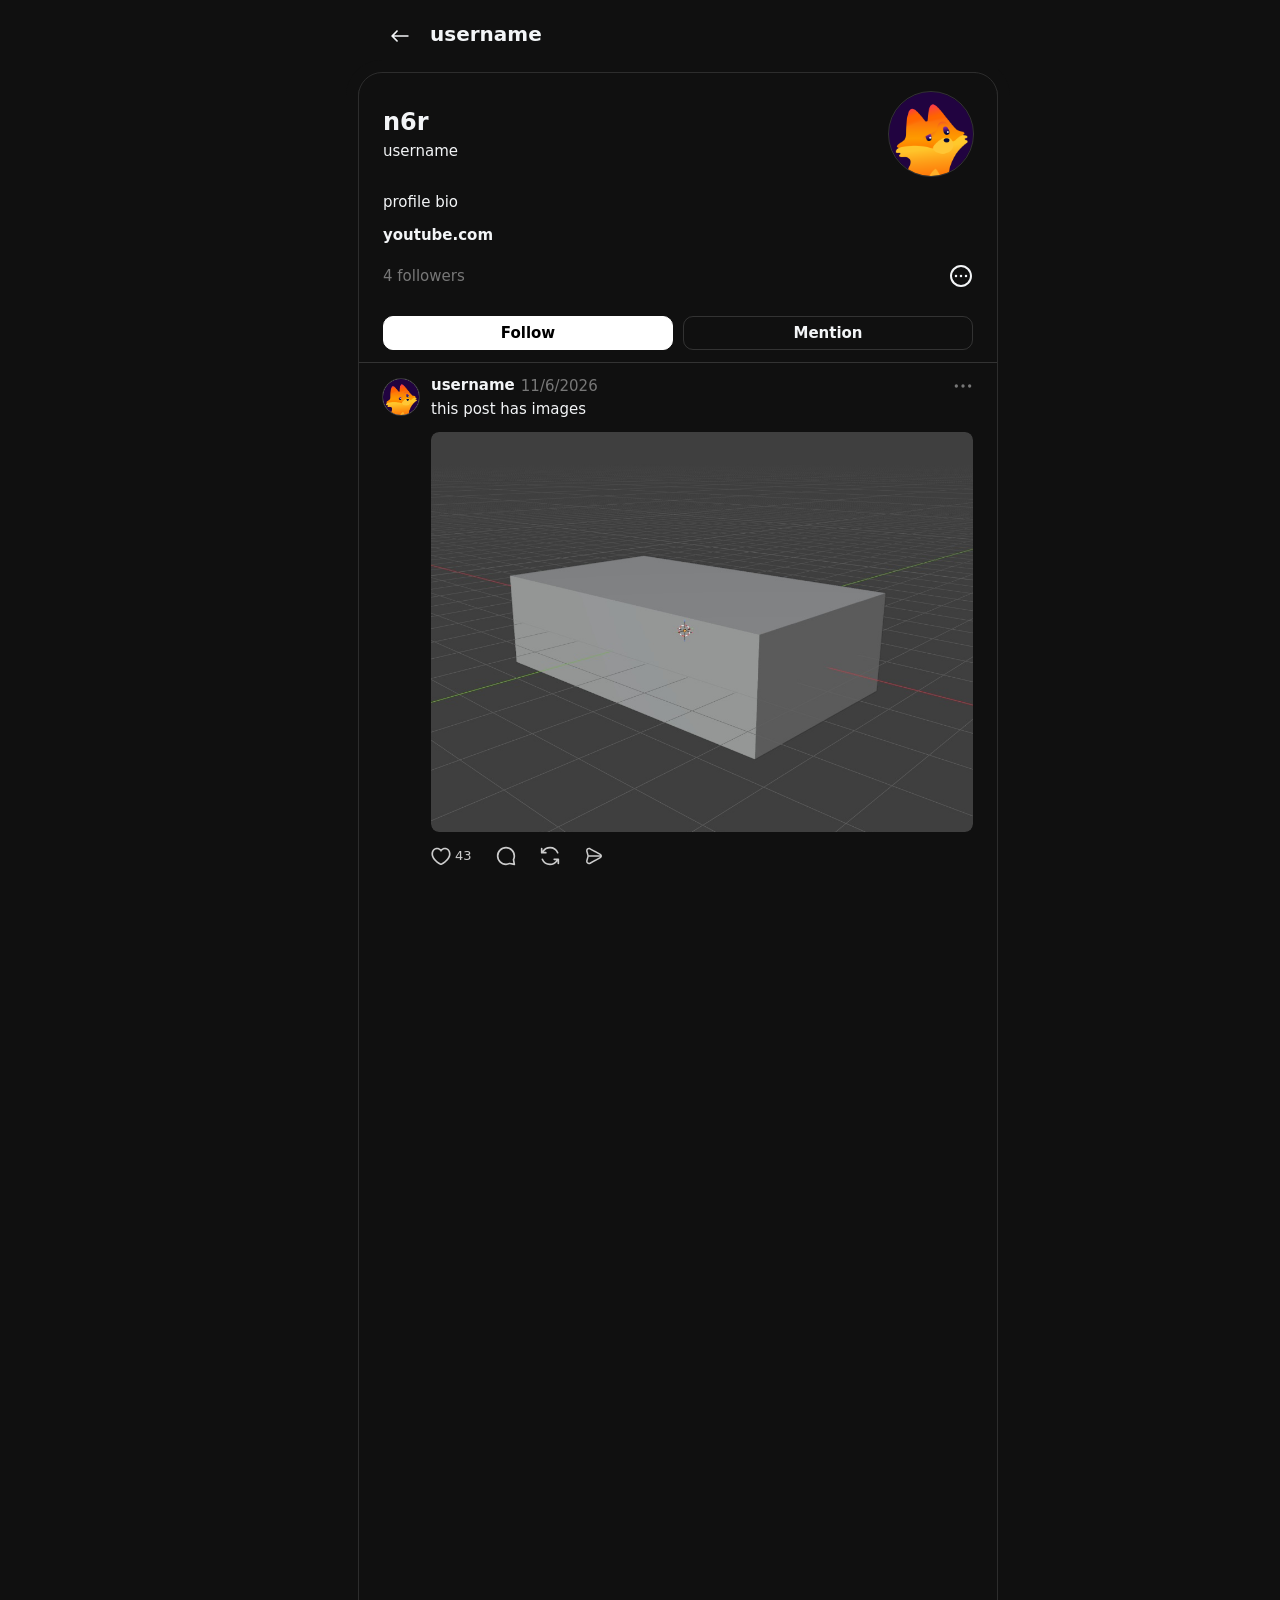
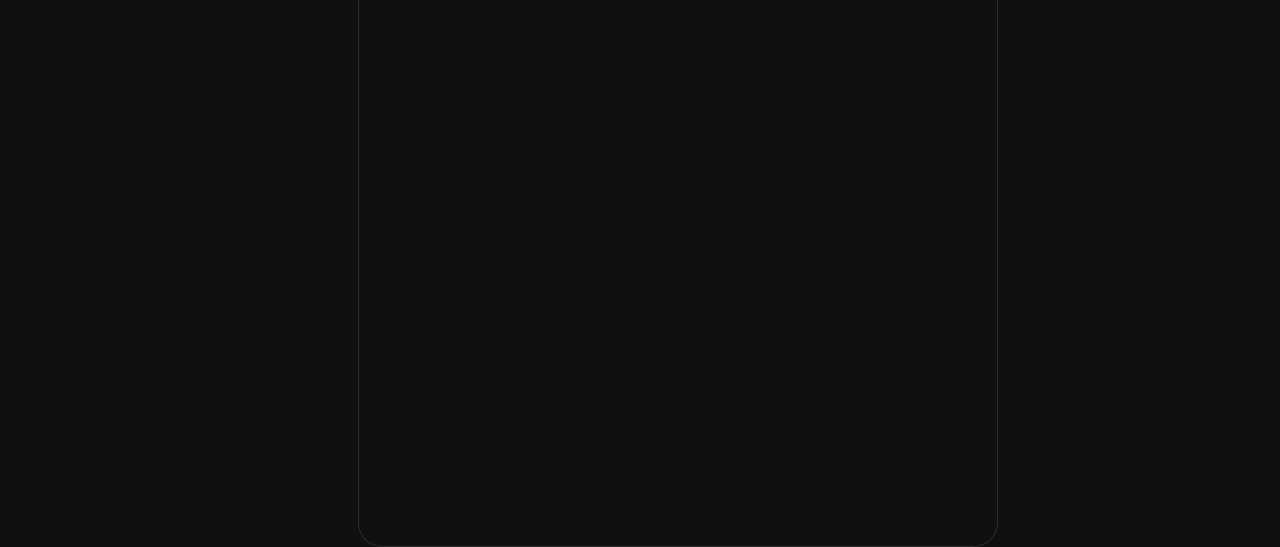
==== commit a4ecf364: "fix Co-Authored-By: Claude <81847+claude@users.noreply.github.com>" ====
--- a/threads_profile.html
+++ b/threads_profile.html
@@ -1974,7 +1974,7 @@
 Jycn/yYmJv8pKSn/ISEh/y4uLv/Dw8P///////7+/v/9/f3/z8/P/5SUlP9xcXH/ZmZm/21tbf+MjIz/ysrK//39/f///////////3Nzc/8UFBT/Kioq/ycnJ/8nJyf/Jycn/iYmJv8vLy/gcHBwvSwsLP8pKSn9Kioq/yoqKv8qKir/Kioq/ykpKf8sLCz/JiYm/yIiIv+AgID/5OTk///////+/v7////////////////////////////+/v7//////9fX1/9YWFj/Ghoa/ywsLP8pKSn/Kioq/yoqKv8qKir9Kioq/zMzM72QkJB7PDw8/ykpKfwtLS3/LCws/ywsLP8sLCz/LCws/ywsLP8uLi7/LS0t/x4eHv8xMTH/b29v/6mpqf/Nzc3/4ODg/+bm5v/g4OD/zc3N/6ampv9nZ2f/Jycn/yEhIf8wMDD/LCws/ywsLP8sLCz/LS0t/ywsLPwuLi7/Ojo6e+Li4iFgYGDtJycn/zExMf4vLy//Ly8v/y8vL/8vLy//Ly8v/y8vL/8wMDD/MzMz/y4uLv8iIiL/ICAg/ykpKf8yMjL/NjY2/zIyMv8oKCj/ICAg/yMjI/8wMDD/MjIy/y8vL/8vLy//Ly8v/y8vL/8wMDD+Li4u/zY2Nu1HR0chf39/AJqamnVLS0v/KSkp+TQ0NP4zMzP/MjIy/zIyMv8yMjL/MjIy/zIyMv8yMjL/MzMz/zU1Nf81NTX/MzMz/zExMf8wMDD/MTEx/zMzM/82Njb/NTU1/zMzM/8yMjL/MjIy/zIyMv8yMjL/MjIy/jExMfk2Njb/QEBAdT09PQAAAAACAAAAAI+Pj5pNTU3/Kysr/S8vL/wzMzP9NDQ0/jQ0NP40NDT/NDQ0/zQ0NP80NDT/NDQ0/zQ0NP80NDT/NDQ0/zQ0NP80NDT/NDQ0/zQ0NP80NDT/MzMz/zMzM/4zMzP+MzMz/TMzM/wyMjL9Nzc3/0BAQJoVFRUAJycnAtnZ2QAzMzMCAAAAAJmZmXNjY2PzQkJC/zU1Nf4xMTH/Ly8v/y4uLv8uLi7/Li4u/y4uLv8vLy//Ly8v/y8vL/8vLy//MDAw/zAwMP8wMDD/MTEx/zExMf8xMTH/MjIy/zIyMv8zMzP+NTU1/zo6OvNBQUFzAAAAAC8vLwJMTEwArKysAK+vrwGOjo4Dv7+/ANLS0h6UlJR9d3d3wGpqauFkZGTxYGBg+lxcXP9bW1v/WVlZ/1hYWP9WVlb/VFRU/1FRUf9PT0//TExM/0pKSv9HR0f/RUVF/0NDQ/pBQUHxQEBA4T8/[base64]/DQ0N/w8PD/8QEBD/Dw8P/xEREfsUFBTsJSUlrltbWyJMTEwAERERIgQEBN4AAAD/AAAA/gICAv8BAQH/AAAA/wAAAP8AAAD/AAAA/wAAAP8AAAD/AAAA/gAAAP8ZGRneZWVlIgYGBqoAAAD/AAAA+gICAv4AAAD/AwMD/zs7O/9paWn/aWlp/zw8PP8FBQX/AAAA/wICAv4AAAD6AQEB/ycnJqoGBgboAAAA/wICAv4AAAD/JiYm/7m5uf/Jycn/oKCg/6Ojo//Q0ND/wcHB/y8vL/8AAAD/AgIC/gAAAP8WFhboBwcH+QAAAP8AAAD/FhYW/9bW1v+BgYH/AAAA/wEBAf8BAQH/AAAA/4uLi//a2tr/FRUV/wAAAP8AAAD/ERER+QsLC/8DAwP/AAAA/5CQkP+2trb/AAAA/2tra//Y2Nj/2tra/2pqav8AAAD/y8vL/2pqav8AAAD/AgIC/w8PD/8TExP/BAQE/wEBAf/U1NT/V1dX/xsbG//5+fn/S0tL/z09Pf/q6ur/TU1N/7+/v/90dHT/AAAA/wgICP8TExP/Gxsb/wcHB/8RERH/4+Pj/0dHR/8UFBT/8PDw/4mJif8qKir/paWl//z8/P/Q0ND/HR0d/wgICP8LCwv/FxcX/yMjI/8ODg7/EBAQ/+Hh4f9jY2P/AAAA/0NDQ/+1tbX/x8fH/9bW1v/i4uL/IyMj/wsLC/8UFBT/EBAQ/xoaGv8qKir/FxcX/wcHB/+/v7//qamp/wAAAP9eXl7/g4OD/yAgIP/Gxsb/sLCw/wAAAP8TExP/GBgY/xYWFv8dHR3/MDAw/xwcHP8QEBD/X19f//////8vLy//Nzc3/9nZ2f/w8PD/0NDQ/ygoKP8jIyP/Q0ND/xcXF/8dHR3/ISEh/zc3N/kfHx//JSUl/xcXF/+tra3/+Pj4/0tLS/8ICAj/GRkZ/wYGBv8jIyP/09PT/729vf8VFRX/JCQk/yUlJflBQUHoJSUl/yoqKv4nJyf/ISEh/6CgoP//////4uLi/7+/v//Ly8v/+/v7/9HR0f82Njb/JCQk/ikpKf8sLCzoXFxcqi0tLf8tLS36MDAw/i8vL/8fHx//Q0ND/4SEhP+goKD/l5eX/2JiYv8kJCT/KSkp/i8vL/ouLi7/NDQ0qqioqCJQUFDeMjIy/y8vL/4wMDD/MzMz/yoqKv8gICD/Hh4e/x8fH/8mJib/MzMz/zMzM/4yMjL/Nzc33kNDQyKRkZEAnJycIl9fX65LS0vsR0dH+0VFRf9FRUX/RUVF/0RERP9CQkL/Pj4+/zo6Ovs4ODjsOTk5rkJCQiJBQUEAgAEAAAAAAAAAAAAAAAAAAAAAAAAAAAAAAAAAAAAAAAAAAAAAAAAAAAAAAAAAAAAAAAAAAAAAAAAAAAAAgAEAAA==">
 <style>.sf-hidden{display:none!important}
 </style>
-<meta http-equiv=content-security-policy content="default-src 'none'; font-src 'self' data:; img-src 'self' data:; style-src 'unsafe-inline'; media-src 'self' data:; script-src 'unsafe-inline' data:; object-src 'self' data:; frame-src 'self' data:; connect-src 'self'; form-action 'none'; base-uri 'none';"><style>.xml-counter{color:var(--x-color);font-size:var(--system-13-font-size,13px);line-height:18px;font-family:inherit;font-weight:400;font-variant-numeric:tabular-nums;white-space:nowrap}.xml-has-counter{width:auto!important;min-width:36px;padding-inline:8px;box-sizing:border-box}</style><body class="_ammd system-fonts--body" style="--barcelona-notification-badge-background:color(display-p3 1 0.18 0.25/1);--barcelona-liked-text:color(display-p3 1 0.18 0.25/1);--barcelona-threads-friends-green:color(display-p3 0.109804 0.819608 0.309804);--darkreader-bg--barcelona-notification-badge-background:var(--darkreader-background-ff0034,#e30020);--darkreader-text--barcelona-notification-badge-background:var(--darkreader-text-ff0034,#ff0c44);--darkreader-text--barcelona-liked-text:var(--darkreader-text-ff0034,#ff0c44)">
+<meta http-equiv=content-security-policy content="default-src 'none'; font-src 'self' data:; img-src 'self' data:; style-src 'unsafe-inline'; media-src 'self' data:; script-src 'unsafe-inline' data:; object-src 'self' data:; frame-src 'self' data:; connect-src 'self'; form-action 'none'; base-uri 'none';"><style>.xml-counter{color:var(--x-color);font-size:var(--system-13-font-size,13px);line-height:18px;font-family:inherit;font-weight:400;font-variant-numeric:tabular-nums;white-space:nowrap}.xml-has-counter{width:auto!important;min-width:36px;padding-inline:8px;box-sizing:border-box}/* post media preview */.xml-media{display:flex;flex-direction:column;gap:8px;margin-top:12px;width:100%;max-width:100%;min-width:0;box-sizing:border-box}.xml-media-item{display:block;width:100%;max-width:100%;border-radius:8px;overflow:hidden;cursor:pointer;outline:none;-webkit-tap-highlight-color:transparent}.xml-media-item:focus-visible{box-shadow:0 0 0 2px var(--barcelona-charcoal-icon,#ccc)}.xml-media-img{display:block;width:100%;max-width:100%;height:400px;object-fit:cover;object-position:center;border-radius:8px;box-sizing:border-box;outline:.5px solid var(--media-inner-border);outline-offset:-.5px}/* full-size viewer: no transitions or animations on purpose */.xml-lightbox{position:fixed;inset:0;z-index:2147483000;display:flex;align-items:center;justify-content:center;background:rgba(0,0,0,.9);overscroll-behavior:contain;transition:none!important;animation:none!important}.xml-lightbox[hidden]{display:none}.xml-lightbox-img{display:block;width:auto;height:auto;max-width:100vw;max-height:100vh;max-height:100dvh;object-fit:contain;transition:none!important;animation:none!important}.xml-lightbox-close{position:fixed;top:12px;right:12px;width:40px;height:40px;border:0;border-radius:50%;background:rgba(40,40,40,.85);color:#f3f5f7;font:400 22px/40px system-ui,sans-serif;text-align:center;padding:0;cursor:pointer;transition:none!important}.xml-lightbox-close:focus-visible{outline:2px solid #f3f5f7;outline-offset:2px}</style><body class="_ammd system-fonts--body" style="--barcelona-notification-badge-background:color(display-p3 1 0.18 0.25/1);--barcelona-liked-text:color(display-p3 1 0.18 0.25/1);--barcelona-threads-friends-green:color(display-p3 0.109804 0.819608 0.309804);--darkreader-bg--barcelona-notification-badge-background:var(--darkreader-background-ff0034,#e30020);--darkreader-text--barcelona-notification-badge-background:var(--darkreader-text-ff0034,#ff0c44);--darkreader-text--barcelona-liked-text:var(--darkreader-text-ff0034,#ff0c44)">
 
 
 
@@ -3556,9 +3556,7 @@
                                                                                                                           xjohtrz
                                                                                                                           xo1l8bm
                                                                                                                           xw2npq5
-                                                                                                                          x1yc453h" style=--x---base-line-clamp-line-height:calc(1.4*1em);--x-lineHeight:calc(1.4*1em) dir=auto><span data-xml-field=text>post content</span></span></div></div><div class="x4vbgl9
-                                                                                                                          x1qfufaz
-                                                                                                                          x1k70j0n"><div class=x78zum5><div class="x6s0dn4
+                                                                                                                          x1yc453h" style=--x---base-line-clamp-line-height:calc(1.4*1em);--x-lineHeight:calc(1.4*1em) dir=auto><span data-xml-field=text>post content</span></span></div></div><div data-xml-actions class="x4vbgl9 x1qfufaz x1k70j0n"><div class=x78zum5><div class="x6s0dn4
                                                                                                                           x78zum5
                                                                                                                           xl56j7k
                                                                                                                           xp69u4j
@@ -4166,6 +4164,7 @@
       <date datetime="..">text</date>  date text, <time datetime> and tooltip
       <avatar>    image path/URL (post avatar; first <post> also drives the profile picture)
       <text>      post body (line breaks kept)
+      <images><image>path</image>…</images>  image previews (400px, cropped) under the text; click opens the full image in a viewer
       <likes> <comments> <reposts>  counters shown next to the heart / comment / repost icons, in the icon's own color
                   (a missing or empty element simply shows no number)
   Browsers block fetch() on file:// pages, so the snapshot of posts.xml in #posts-xml-fallback is used
@@ -4177,24 +4176,11 @@
         <platform>threads</platform>
         <date datetime="2026-11-06">11/6/2026</date>
         <avatar>pfp/firefox.png</avatar>
-        <text>testing testing</text>
-        <comments>46</comments>
-    </post>
-    <post>
-        <username>username</username>
-        <platform>threads</platform>
-        <date datetime="2026-11-06">11/6/2026</date>
-        <avatar>pfp/firefox.png</avatar>
-        <text>testing testing</text>
-        <likes>34</likes>
-    </post>
-    <post>
-        <username>username</username>
-        <platform>threads</platform>
-        <date datetime="2026-11-06">11/6/2026</date>
-        <avatar>pfp/firefox.png</avatar>
-        <text>testing testing</text>
-        <reposts>12</reposts>
+        <text>this post has images</text>
+        <images>
+            <image>media/image1.jpg</image>
+        </images>
+        <likes>43</likes>
     </post>
 </archive>
 </script>
@@ -4218,6 +4204,7 @@
         dateText: d ? d.textContent.trim() : '',
         dateTime: d ? (d.getAttribute('datetime') || '').trim() : '',
         text: first(p, 'text') ? first(p, 'text').textContent.trim() : '',
+        images: Array.prototype.map.call((first(p, 'images') || p).getElementsByTagName('image'), function (n) { return n.textContent.trim(); }).filter(Boolean),
         counters: { likes: val(p, 'likes'), comments: val(p, 'comments'), reposts: val(p, 'reposts') }
       };
     });
@@ -4309,6 +4296,81 @@
     box.appendChild(span);
   }
 
+  // ---- full-size viewer (instant open/close, no animation) ----
+  var lb = null, lbImg = null, lbReturn = null;
+  function closeViewer() {
+    if (!lb || lb.hidden) return;
+    lb.hidden = true;
+    lbImg.removeAttribute('src');
+    if (lbReturn && lbReturn.focus) { try { lbReturn.focus({ preventScroll: true }); } catch (e) {} }
+    lbReturn = null;
+  }
+  function openViewer(src, from) {
+    if (!lb) {
+      lb = document.createElement('div');
+      lb.className = 'xml-lightbox';
+      lb.hidden = true;
+      lb.setAttribute('role', 'dialog');
+      lb.setAttribute('aria-modal', 'true');
+      lb.setAttribute('aria-label', 'Image viewer');
+      lbImg = document.createElement('img');
+      lbImg.className = 'xml-lightbox-img';
+      lbImg.alt = '';
+      var x = document.createElement('button');
+      x.type = 'button'; x.className = 'xml-lightbox-close'; x.setAttribute('aria-label', 'Close'); x.textContent = '\u00d7';
+      x.addEventListener('click', closeViewer);
+      lb.appendChild(lbImg); lb.appendChild(x);
+      lb.addEventListener('click', function (e) { if (e.target === lb) closeViewer(); });   // click outside the image
+      ['wheel', 'touchmove'].forEach(function (ev) { lb.addEventListener(ev, function (e) { e.preventDefault(); }, { passive: false }); });
+      document.addEventListener('keydown', function (e) {
+        if (lb.hidden) return;
+        if (e.key === 'Escape' || e.key === 'Esc') { e.preventDefault(); closeViewer(); }
+        else if (e.key === 'Tab') { e.preventDefault(); lb.querySelector('button').focus(); }
+      });
+      document.body.appendChild(lb);
+    }
+    lbReturn = from || null;
+    lbImg.src = src;
+    lb.hidden = false;
+    lb.querySelector('button').focus({ preventScroll: true });
+  }
+
+  // ---- image previews under the post text ----
+  function setImages(root, urls) {
+    var actions = root.querySelector('[data-xml-actions]');
+    var old = root.querySelector('.xml-media');
+    if (old) old.remove();
+    if (!actions || !urls || !urls.length) return;
+    var box = document.createElement('div');
+    box.className = 'xml-media';
+    urls.forEach(function (url) {
+      if (!safeUrl(url)) { console.warn('[posts.xml] image skipped (unsupported URL): ' + url); return; }
+      var item = document.createElement('div');
+      item.className = 'xml-media-item';
+      item.setAttribute('role', 'button');
+      item.setAttribute('tabindex', '0');
+      item.setAttribute('aria-label', 'Open image');
+      var img = document.createElement('img');
+      img.className = 'xml-media-img';
+      img.alt = 'Post image';
+      img.decoding = 'async';
+      img.draggable = false;
+      img.addEventListener('error', function () {                       // missing file: drop it, keep the post tidy
+        console.warn('[posts.xml] image not found, skipped: ' + url);
+        item.remove();
+        if (!box.querySelector('.xml-media-item')) box.remove();
+      });
+      img.src = url;
+      item.appendChild(img);
+      item.addEventListener('click', function () { openViewer(url, item); });
+      item.addEventListener('keydown', function (e) {
+        if (e.key === 'Enter' || e.key === ' ') { e.preventDefault(); openViewer(url, item); }
+      });
+      box.appendChild(item);
+    });
+    if (box.firstChild) actions.parentNode.insertBefore(box, actions);
+  }
+
   function fillPost(root, post, origUser) {
     root.setAttribute('data-xml-post', '');
     if (post.platform) root.setAttribute('data-platform', post.platform);
@@ -4329,6 +4391,7 @@
       }
     }
     setAvatar(root.querySelector('img[data-xml-field=avatar]'), post.avatar);
+    setImages(root, post.images);
     ['likes', 'comments', 'reposts'].forEach(function (k) { setCounter(root, k, post.counters[k]); });
   }
 
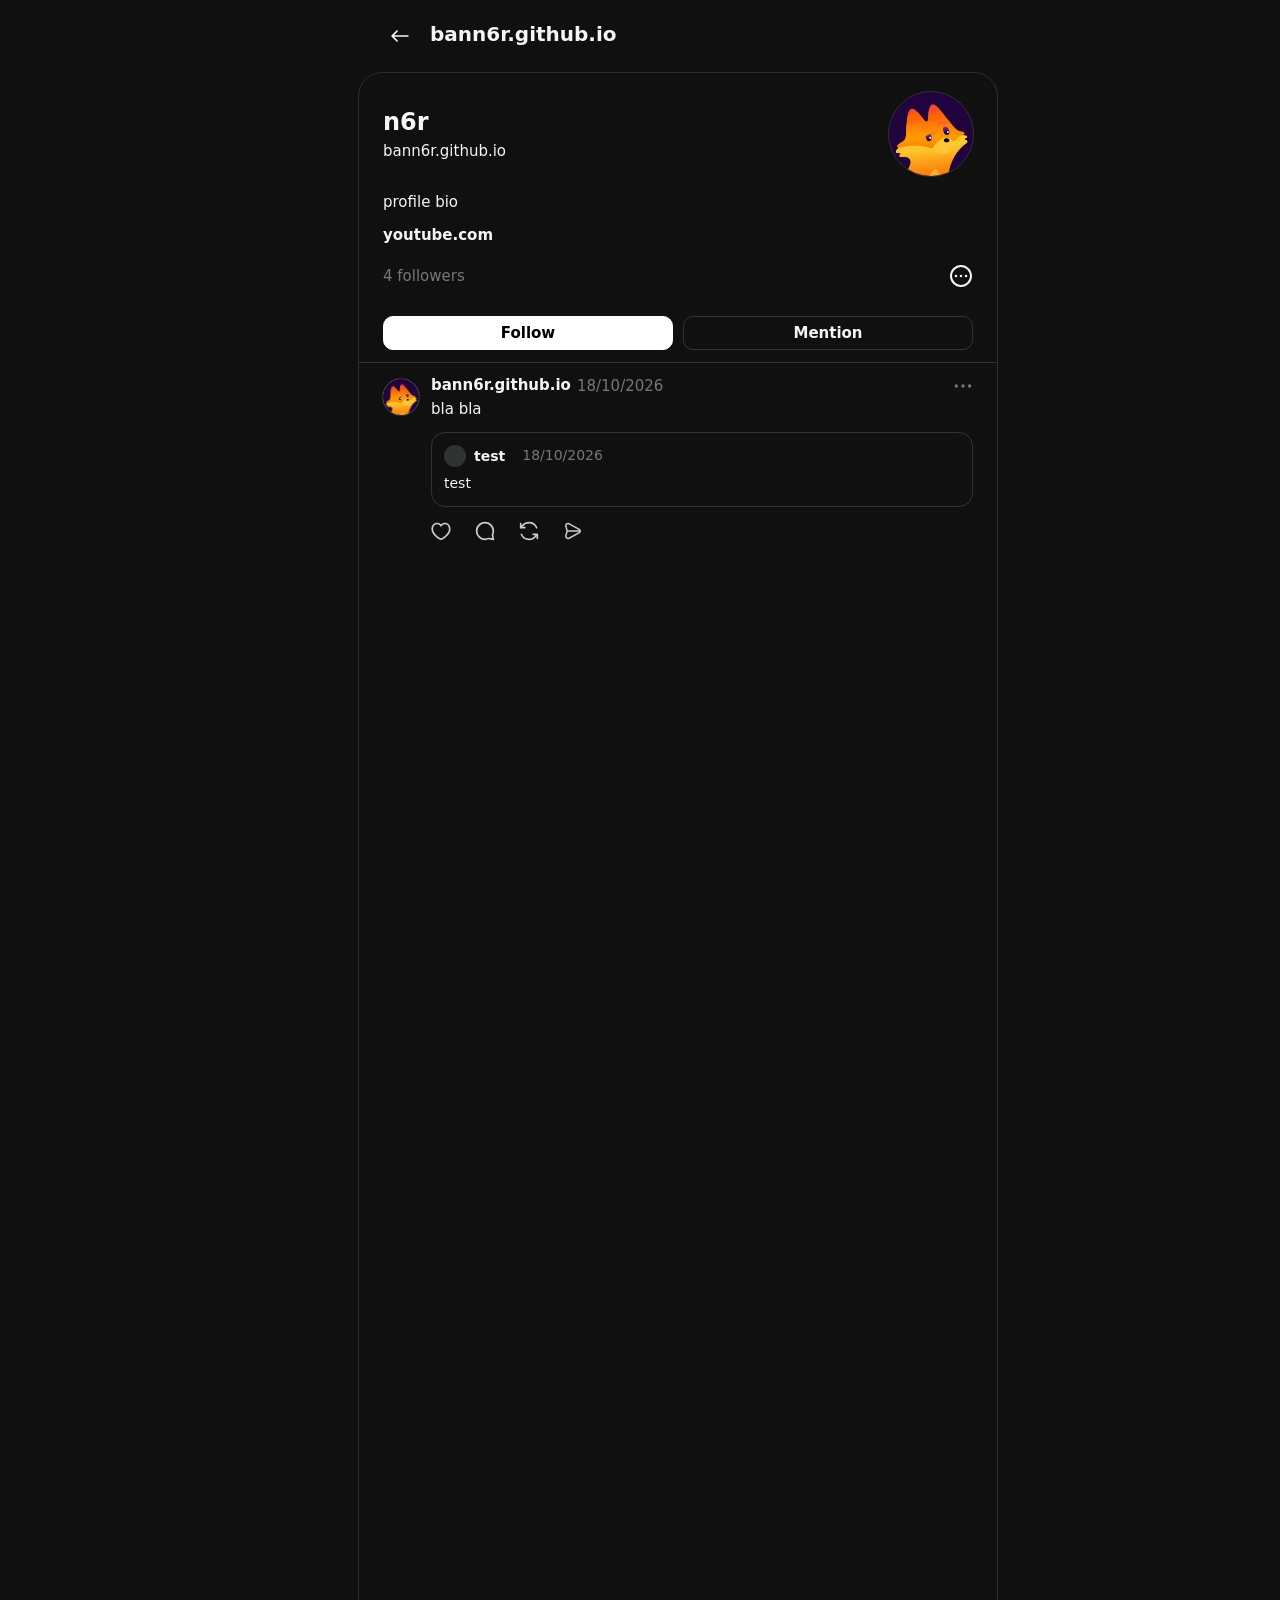
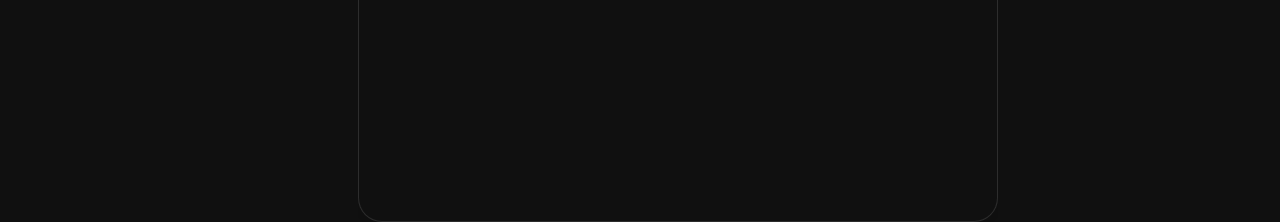
==== commit 0e07973d: "fix" ====
--- a/threads_profile.html
+++ b/threads_profile.html
@@ -1974,7 +1974,7 @@
 Jycn/yYmJv8pKSn/ISEh/y4uLv/Dw8P///////7+/v/9/f3/z8/P/5SUlP9xcXH/ZmZm/21tbf+MjIz/ysrK//39/f///////////3Nzc/8UFBT/Kioq/ycnJ/8nJyf/Jycn/iYmJv8vLy/gcHBwvSwsLP8pKSn9Kioq/yoqKv8qKir/Kioq/ykpKf8sLCz/JiYm/yIiIv+AgID/5OTk///////+/v7////////////////////////////+/v7//////9fX1/9YWFj/Ghoa/ywsLP8pKSn/Kioq/yoqKv8qKir9Kioq/zMzM72QkJB7PDw8/ykpKfwtLS3/LCws/ywsLP8sLCz/LCws/ywsLP8uLi7/LS0t/x4eHv8xMTH/b29v/6mpqf/Nzc3/4ODg/+bm5v/g4OD/zc3N/6ampv9nZ2f/Jycn/yEhIf8wMDD/LCws/ywsLP8sLCz/LS0t/ywsLPwuLi7/Ojo6e+Li4iFgYGDtJycn/zExMf4vLy//Ly8v/y8vL/8vLy//Ly8v/y8vL/8wMDD/MzMz/y4uLv8iIiL/ICAg/ykpKf8yMjL/NjY2/zIyMv8oKCj/ICAg/yMjI/8wMDD/MjIy/y8vL/8vLy//Ly8v/y8vL/8wMDD+Li4u/zY2Nu1HR0chf39/AJqamnVLS0v/KSkp+TQ0NP4zMzP/MjIy/zIyMv8yMjL/MjIy/zIyMv8yMjL/MzMz/zU1Nf81NTX/MzMz/zExMf8wMDD/MTEx/zMzM/82Njb/NTU1/zMzM/8yMjL/MjIy/zIyMv8yMjL/MjIy/jExMfk2Njb/QEBAdT09PQAAAAACAAAAAI+Pj5pNTU3/Kysr/S8vL/wzMzP9NDQ0/jQ0NP40NDT/NDQ0/zQ0NP80NDT/NDQ0/zQ0NP80NDT/NDQ0/zQ0NP80NDT/NDQ0/zQ0NP80NDT/MzMz/zMzM/4zMzP+MzMz/TMzM/wyMjL9Nzc3/0BAQJoVFRUAJycnAtnZ2QAzMzMCAAAAAJmZmXNjY2PzQkJC/zU1Nf4xMTH/Ly8v/y4uLv8uLi7/Li4u/y4uLv8vLy//Ly8v/y8vL/8vLy//MDAw/zAwMP8wMDD/MTEx/zExMf8xMTH/MjIy/zIyMv8zMzP+NTU1/zo6OvNBQUFzAAAAAC8vLwJMTEwArKysAK+vrwGOjo4Dv7+/ANLS0h6UlJR9d3d3wGpqauFkZGTxYGBg+lxcXP9bW1v/WVlZ/1hYWP9WVlb/VFRU/1FRUf9PT0//TExM/0pKSv9HR0f/RUVF/0NDQ/pBQUHxQEBA4T8/[base64]/DQ0N/w8PD/8QEBD/Dw8P/xEREfsUFBTsJSUlrltbWyJMTEwAERERIgQEBN4AAAD/AAAA/gICAv8BAQH/AAAA/wAAAP8AAAD/AAAA/wAAAP8AAAD/AAAA/gAAAP8ZGRneZWVlIgYGBqoAAAD/AAAA+gICAv4AAAD/AwMD/zs7O/9paWn/aWlp/zw8PP8FBQX/AAAA/wICAv4AAAD6AQEB/ycnJqoGBgboAAAA/wICAv4AAAD/JiYm/7m5uf/Jycn/oKCg/6Ojo//Q0ND/wcHB/y8vL/8AAAD/AgIC/gAAAP8WFhboBwcH+QAAAP8AAAD/FhYW/9bW1v+BgYH/AAAA/wEBAf8BAQH/AAAA/4uLi//a2tr/FRUV/wAAAP8AAAD/ERER+QsLC/8DAwP/AAAA/5CQkP+2trb/AAAA/2tra//Y2Nj/2tra/2pqav8AAAD/y8vL/2pqav8AAAD/AgIC/w8PD/8TExP/BAQE/wEBAf/U1NT/V1dX/xsbG//5+fn/S0tL/z09Pf/q6ur/TU1N/7+/v/90dHT/AAAA/wgICP8TExP/Gxsb/wcHB/8RERH/4+Pj/0dHR/8UFBT/8PDw/4mJif8qKir/paWl//z8/P/Q0ND/HR0d/wgICP8LCwv/FxcX/yMjI/8ODg7/EBAQ/+Hh4f9jY2P/AAAA/0NDQ/+1tbX/x8fH/9bW1v/i4uL/IyMj/wsLC/8UFBT/EBAQ/xoaGv8qKir/FxcX/wcHB/+/v7//qamp/wAAAP9eXl7/g4OD/yAgIP/Gxsb/sLCw/wAAAP8TExP/GBgY/xYWFv8dHR3/MDAw/xwcHP8QEBD/X19f//////8vLy//Nzc3/9nZ2f/w8PD/0NDQ/ygoKP8jIyP/Q0ND/xcXF/8dHR3/ISEh/zc3N/kfHx//JSUl/xcXF/+tra3/+Pj4/0tLS/8ICAj/GRkZ/wYGBv8jIyP/09PT/729vf8VFRX/JCQk/yUlJflBQUHoJSUl/yoqKv4nJyf/ISEh/6CgoP//////4uLi/7+/v//Ly8v/+/v7/9HR0f82Njb/JCQk/ikpKf8sLCzoXFxcqi0tLf8tLS36MDAw/i8vL/8fHx//Q0ND/4SEhP+goKD/l5eX/2JiYv8kJCT/KSkp/i8vL/ouLi7/NDQ0qqioqCJQUFDeMjIy/y8vL/4wMDD/MzMz/yoqKv8gICD/Hh4e/x8fH/8mJib/MzMz/zMzM/4yMjL/Nzc33kNDQyKRkZEAnJycIl9fX65LS0vsR0dH+0VFRf9FRUX/RUVF/0RERP9CQkL/Pj4+/zo6Ovs4ODjsOTk5rkJCQiJBQUEAgAEAAAAAAAAAAAAAAAAAAAAAAAAAAAAAAAAAAAAAAAAAAAAAAAAAAAAAAAAAAAAAAAAAAAAAAAAAAAAAgAEAAA==">
 <style>.sf-hidden{display:none!important}
 </style>
-<meta http-equiv=content-security-policy content="default-src 'none'; font-src 'self' data:; img-src 'self' data:; style-src 'unsafe-inline'; media-src 'self' data:; script-src 'unsafe-inline' data:; object-src 'self' data:; frame-src 'self' data:; connect-src 'self'; form-action 'none'; base-uri 'none';"><style>.xml-counter{color:var(--x-color);font-size:var(--system-13-font-size,13px);line-height:18px;font-family:inherit;font-weight:400;font-variant-numeric:tabular-nums;white-space:nowrap}.xml-has-counter{width:auto!important;min-width:36px;padding-inline:8px;box-sizing:border-box}/* post media preview */.xml-media{display:flex;flex-direction:column;gap:8px;margin-top:12px;width:100%;max-width:100%;min-width:0;box-sizing:border-box}.xml-media-item{display:block;width:100%;max-width:100%;border-radius:8px;overflow:hidden;cursor:pointer;outline:none;-webkit-tap-highlight-color:transparent}.xml-media-item:focus-visible{box-shadow:0 0 0 2px var(--barcelona-charcoal-icon,#ccc)}.xml-media-img{display:block;width:100%;max-width:100%;height:400px;object-fit:cover;object-position:center;border-radius:8px;box-sizing:border-box;outline:.5px solid var(--media-inner-border);outline-offset:-.5px}/* full-size viewer: no transitions or animations on purpose */.xml-lightbox{position:fixed;inset:0;z-index:2147483000;display:flex;align-items:center;justify-content:center;background:rgba(0,0,0,.9);overscroll-behavior:contain;transition:none!important;animation:none!important}.xml-lightbox[hidden]{display:none}.xml-lightbox-img{display:block;width:auto;height:auto;max-width:100vw;max-height:100vh;max-height:100dvh;object-fit:contain;transition:none!important;animation:none!important}.xml-lightbox-close{position:fixed;top:12px;right:12px;width:40px;height:40px;border:0;border-radius:50%;background:rgba(40,40,40,.85);color:#f3f5f7;font:400 22px/40px system-ui,sans-serif;text-align:center;padding:0;cursor:pointer;transition:none!important}.xml-lightbox-close:focus-visible{outline:2px solid #f3f5f7;outline-offset:2px}</style><body class="_ammd system-fonts--body" style="--barcelona-notification-badge-background:color(display-p3 1 0.18 0.25/1);--barcelona-liked-text:color(display-p3 1 0.18 0.25/1);--barcelona-threads-friends-green:color(display-p3 0.109804 0.819608 0.309804);--darkreader-bg--barcelona-notification-badge-background:var(--darkreader-background-ff0034,#e30020);--darkreader-text--barcelona-notification-badge-background:var(--darkreader-text-ff0034,#ff0c44);--darkreader-text--barcelona-liked-text:var(--darkreader-text-ff0034,#ff0c44)">
+<meta http-equiv=content-security-policy content="default-src 'none'; font-src 'self' data:; img-src 'self' data:; style-src 'unsafe-inline'; media-src 'self' data:; script-src 'unsafe-inline' data:; object-src 'self' data:; frame-src 'self' data:; connect-src 'self'; form-action 'none'; base-uri 'none';"><style>.xml-counter{color:var(--x-color);font-size:var(--system-13-font-size,13px);line-height:18px;font-family:inherit;font-weight:400;font-variant-numeric:tabular-nums;white-space:nowrap}.xml-has-counter{width:auto!important;min-width:36px;padding-inline:8px;box-sizing:border-box}/* post media preview */.xml-media{display:flex;flex-direction:column;gap:8px;margin-top:12px;width:100%;max-width:100%;min-width:0;box-sizing:border-box}.xml-media-item{display:block;width:100%;max-width:100%;border-radius:8px;overflow:hidden;cursor:pointer;outline:none;-webkit-tap-highlight-color:transparent}.xml-media-item:focus-visible{box-shadow:0 0 0 2px var(--barcelona-charcoal-icon,#ccc)}.xml-media-img{display:block;width:100%;max-width:100%;height:400px;object-fit:cover;object-position:center;border-radius:8px;box-sizing:border-box;outline:.5px solid var(--media-inner-border);outline-offset:-.5px}/* full-size viewer: no transitions or animations on purpose */.xml-lightbox{position:fixed;inset:0;z-index:2147483000;display:flex;align-items:center;justify-content:center;background:rgba(0,0,0,.9);overscroll-behavior:contain;transition:none!important;animation:none!important}.xml-lightbox[hidden]{display:none}.xml-lightbox-img{display:block;width:auto;height:auto;max-width:100vw;max-height:100vh;max-height:100dvh;object-fit:contain;transition:none!important;animation:none!important}.xml-lightbox-close{position:fixed;top:12px;right:12px;width:40px;height:40px;border:0;border-radius:50%;background:rgba(40,40,40,.85);color:#f3f5f7;font:400 22px/40px system-ui,sans-serif;text-align:center;padding:0;cursor:pointer;transition:none!important}.xml-lightbox-close:focus-visible{outline:2px solid #f3f5f7;outline-offset:2px}/* quoted post (adapted from the supplied reference: page theme tokens instead of fixed light-mode colors) */.xml-quote{position:relative;width:100%;max-width:100%;min-width:0;box-sizing:border-box;margin-top:12px;padding:12px;border:1px solid var(--lines-primary,rgba(128,128,128,.3));border-radius:14px;background:transparent;overflow-wrap:anywhere;color:var(--text-primary,inherit)}.xml-quote-header{display:flex;align-items:center;gap:8px;min-width:0}.xml-quote--platform .xml-quote-header{padding-right:28px}.xml-quote-avatar{display:block;width:22px;height:22px;flex:0 0 22px;border-radius:50%;box-sizing:border-box;background-color:var(--lines-primary,rgba(128,128,128,.3));background-size:cover;background-position:center;background-repeat:no-repeat;overflow:hidden}.xml-quote-author{display:flex;flex-direction:row;align-items:center;flex:1;min-width:0;gap:12px;flex-wrap:wrap}.xml-quote-username{flex:0 1 auto;min-width:0;font-size:14px;line-height:1.3;font-weight:600;overflow-wrap:anywhere}.xml-quote-date{display:inline-block;flex:0 0 auto;font-size:14px;line-height:1.4;font-weight:400;color:var(--text-secondary,#777);white-space:nowrap}.xml-quote-username+.xml-quote-date{margin-left:5px}.xml-platform{display:block;width:18px;height:18px;flex:0 0 18px;object-fit:contain}.xml-quote-platform{position:absolute;top:12px;right:12px}.xml-quote-content{margin-top:0;font-size:14px;line-height:1.5;white-space:pre-wrap;overflow-wrap:anywhere}.xml-quote-header+.xml-quote-content{margin-top:6px}@media (max-width:600px){.xml-quote{padding:10px;border-radius:12px}}</style><body class="_ammd system-fonts--body" style="--barcelona-notification-badge-background:color(display-p3 1 0.18 0.25/1);--barcelona-liked-text:color(display-p3 1 0.18 0.25/1);--barcelona-threads-friends-green:color(display-p3 0.109804 0.819608 0.309804);--darkreader-bg--barcelona-notification-badge-background:var(--darkreader-background-ff0034,#e30020);--darkreader-text--barcelona-notification-badge-background:var(--darkreader-text-ff0034,#ff0c44);--darkreader-text--barcelona-liked-text:var(--darkreader-text-ff0034,#ff0c44)">
 
 
 
@@ -3412,7 +3412,7 @@
                                                                                                                           2026
                                                                                                                           at
                                                                                                                           6:32
-                                                                                                                          PM" data-visualcompletion=ignore-dynamic>10/23/26</time></a></span></div></div></div><div class="x6s0dn4
+                                                                                                                          PM" data-visualcompletion=ignore-dynamic>10/23/26</time></a></span></div></div></div><div data-xml-platform-slot class="x6s0dn4
                                                                                                                           xamitd3
                                                                                                                           x40hh3e
                                                                                                                           x78zum5
@@ -4160,10 +4160,12 @@
   Reads ./posts.xml (same folder) and applies it to the page:
     <post> -> one post card (the first card is the template, extra <post> elements are cloned from it)
       <username>  post author name (also header, profile name and @links; first <post> drives the profile)
-      <platform>  stored as data-platform and used for the page title label
+      <platform>  stored as data-platform and used for the page title label; also picks the icon shown in the post header and quote card
+                  (threads -> icons/threads.svg, bsky -> icons/bsky.svg; anything else shows no icon)
       <date datetime="..">text</date>  date text, <time datetime> and tooltip
       <avatar>    image path/URL (post avatar; first <post> also drives the profile picture)
       <text>      post body (line breaks kept)
+      <quote> same fields as a post (username, platform, date, avatar, text) -> quoted card under the text/images, above the action bar
       <images><image>path</image>…</images>  image previews (400px, cropped) under the text; click opens the full image in a viewer
       <likes> <comments> <reposts>  counters shown next to the heart / comment / repost icons, in the icon's own color
                   (a missing or empty element simply shows no number)
@@ -4174,13 +4176,16 @@
     <post>
         <username>username</username>
         <platform>threads</platform>
-        <date datetime="2026-11-06">11/6/2026</date>
+        <date datetime="2026-10-18">18/10/2026</date>
         <avatar>pfp/firefox.png</avatar>
-        <text>this post has images</text>
-        <images>
-            <image>media/image1.jpg</image>
-        </images>
-        <likes>43</likes>
+        <text>post</text>
+        <quote>
+            <username>username2</username>
+            <platform>threads</platform>
+            <date datetime="2026-10-18">18/10/2026</date>
+            <avatar>pfp/firefox.png</avatar>
+            <text>quote</text>
+        </quote>
     </post>
 </archive>
 </script>
@@ -4189,24 +4194,40 @@
   'use strict';
   var XML_URL = 'posts.xml';
 
-  function first(el, tag) { return el.getElementsByTagName(tag)[0] || null; }
+  // Direct-child lookups only: a <quote> has the same field names as its post, so a descendant search
+  // would let a missing post field pick up the quote's value.
+  function first(el, tag) {
+    for (var n = el ? el.firstElementChild : null; n; n = n.nextElementSibling) if (n.localName === tag) return n;
+    return null;
+  }
+  function list(el, tag) {
+    var out = [];
+    for (var n = el ? el.firstElementChild : null; n; n = n.nextElementSibling) if (n.localName === tag) out.push(n);
+    return out;
+  }
   function val(el, tag) { var n = first(el, tag); return n ? n.textContent.trim() : ''; }
+
+  function fields(el) {
+    var d = first(el, 'date');
+    return {
+      username: val(el, 'username'),
+      platform: val(el, 'platform'),
+      avatar: val(el, 'avatar'),
+      dateText: d ? d.textContent.trim() : '',
+      dateTime: d ? (d.getAttribute('datetime') || '').trim() : '',
+      text: val(el, 'text')
+    };
+  }
 
   function parsePosts(xmlText) {
     var doc = new DOMParser().parseFromString(xmlText, 'application/xml');
     if (doc.getElementsByTagName('parsererror').length) throw new Error('posts.xml is not valid XML');
     return Array.prototype.map.call(doc.getElementsByTagName('post'), function (p) {
-      var d = first(p, 'date');
-      return {
-        username: val(p, 'username'),
-        platform: val(p, 'platform'),
-        avatar: val(p, 'avatar'),
-        dateText: d ? d.textContent.trim() : '',
-        dateTime: d ? (d.getAttribute('datetime') || '').trim() : '',
-        text: first(p, 'text') ? first(p, 'text').textContent.trim() : '',
-        images: Array.prototype.map.call((first(p, 'images') || p).getElementsByTagName('image'), function (n) { return n.textContent.trim(); }).filter(Boolean),
-        counters: { likes: val(p, 'likes'), comments: val(p, 'comments'), reposts: val(p, 'reposts') }
-      };
+      var post = fields(p), q = first(p, 'quote');
+      post.images = list(first(p, 'images'), 'image').map(function (n) { return n.textContent.trim(); }).filter(Boolean);
+      post.counters = { likes: val(p, 'likes'), comments: val(p, 'comments'), reposts: val(p, 'reposts') };
+      post.quote = q ? fields(q) : null;                 // nested quotes are not read
+      return post;
     });
   }
 
@@ -4371,6 +4392,98 @@
     if (box.firstChild) actions.parentNode.insertBefore(box, actions);
   }
 
+  // ---- quoted post ----
+  // <platform> value -> icon file (relative to the project folder)
+  var PLATFORM_ICONS = { threads: 'icons/threads.svg', bsky: 'icons/bsky.svg' };
+
+  // One renderer for regular posts and quoted posts. Unknown/empty platform: no icon. Missing file: icon is dropped.
+  function platformIcon(platform, extraClass, onMissing) {
+    var key = String(platform || '').trim().toLowerCase();
+    if (!Object.prototype.hasOwnProperty.call(PLATFORM_ICONS, key)) return null;
+    var img = document.createElement('img');
+    img.className = 'xml-platform' + (extraClass ? ' ' + extraClass : '');
+    img.alt = key;
+    img.width = 18;
+    img.height = 18;
+    img.decoding = 'async';
+    img.draggable = false;
+    img.addEventListener('error', function () {
+      console.warn('[posts.xml] platform icon not found, skipped: ' + PLATFORM_ICONS[key]);
+      img.remove();
+      if (onMissing) onMissing();
+    });
+    img.src = PLATFORM_ICONS[key];
+    return img;
+  }
+
+  // Regular post: icon sits in the header's right-hand cluster, just left of the "More" button.
+  function setPostPlatform(root, platform) {
+    var slot = root.querySelector('[data-xml-platform-slot]');
+    var old = root.querySelector('.xml-post-platform');
+    if (old) old.remove();
+    if (!slot) return;
+    var icon = platformIcon(platform, 'xml-post-platform');
+    if (icon) slot.insertBefore(icon, slot.firstChild);
+  }
+
+  // Quoted card below the text/images and above the action bar. Every field is optional.
+  function setQuote(root, q) {
+    var actions = root.querySelector('[data-xml-actions]');
+    var old = root.querySelector('.xml-quote');
+    if (old) old.remove();
+    if (!actions || !q) return;
+    var label = q.dateText || (q.dateTime && longDate(q.dateTime)) || '';
+    if (!(q.username || q.text || label || q.avatar)) return;          // empty <quote/>: nothing to show
+
+    var card = document.createElement('div');
+    card.className = 'xml-quote';
+    card.setAttribute('data-xml-quote', '');
+    card.setAttribute('role', 'group');
+    card.setAttribute('aria-label', 'Quoted post');
+    if (q.platform) card.setAttribute('data-platform', q.platform);
+
+    if (q.username || label || q.avatar) {
+      var head = document.createElement('div');
+      head.className = 'xml-quote-header';
+      var av = document.createElement('span');                          // neutral circle until the picture loads
+      av.className = 'xml-quote-avatar';
+      av.setAttribute('aria-hidden', 'true');
+      av.style.setProperty('background-image', 'none');
+      head.appendChild(av);
+      var who = document.createElement('div');
+      who.className = 'xml-quote-author';
+      if (q.username) {
+        var u = document.createElement('span');
+        u.className = 'xml-quote-username';
+        u.textContent = q.username;
+        who.appendChild(u);
+      }
+      if (label) {
+        var d = document.createElement('time');
+        d.className = 'xml-quote-date';
+        d.textContent = label;
+        if (q.dateTime) {
+          d.setAttribute('datetime', q.dateTime);
+          var tip = longDate(q.dateTime);
+          if (tip) d.setAttribute('title', tip);
+        }
+        who.appendChild(d);
+      }
+      head.appendChild(who);
+      card.appendChild(head);
+      setAvatar(av, q.avatar);                                          // same loader as the post avatar
+    }
+    if (q.text) {
+      var c = document.createElement('div');
+      c.className = 'xml-quote-content';
+      setText(c, q.text);
+      card.appendChild(c);
+    }
+    var icon = platformIcon(q.platform, 'xml-quote-platform', function () { card.classList.remove('xml-quote--platform'); });
+    if (icon) { card.appendChild(icon); card.classList.add('xml-quote--platform'); }
+    actions.parentNode.insertBefore(card, actions);
+  }
+
   function fillPost(root, post, origUser) {
     root.setAttribute('data-xml-post', '');
     if (post.platform) root.setAttribute('data-platform', post.platform);
@@ -4391,7 +4504,9 @@
       }
     }
     setAvatar(root.querySelector('img[data-xml-field=avatar]'), post.avatar);
+    setPostPlatform(root, post.platform);
     setImages(root, post.images);
+    setQuote(root, post.quote);
     ['likes', 'comments', 'reposts'].forEach(function (k) { setCounter(root, k, post.counters[k]); });
   }
 
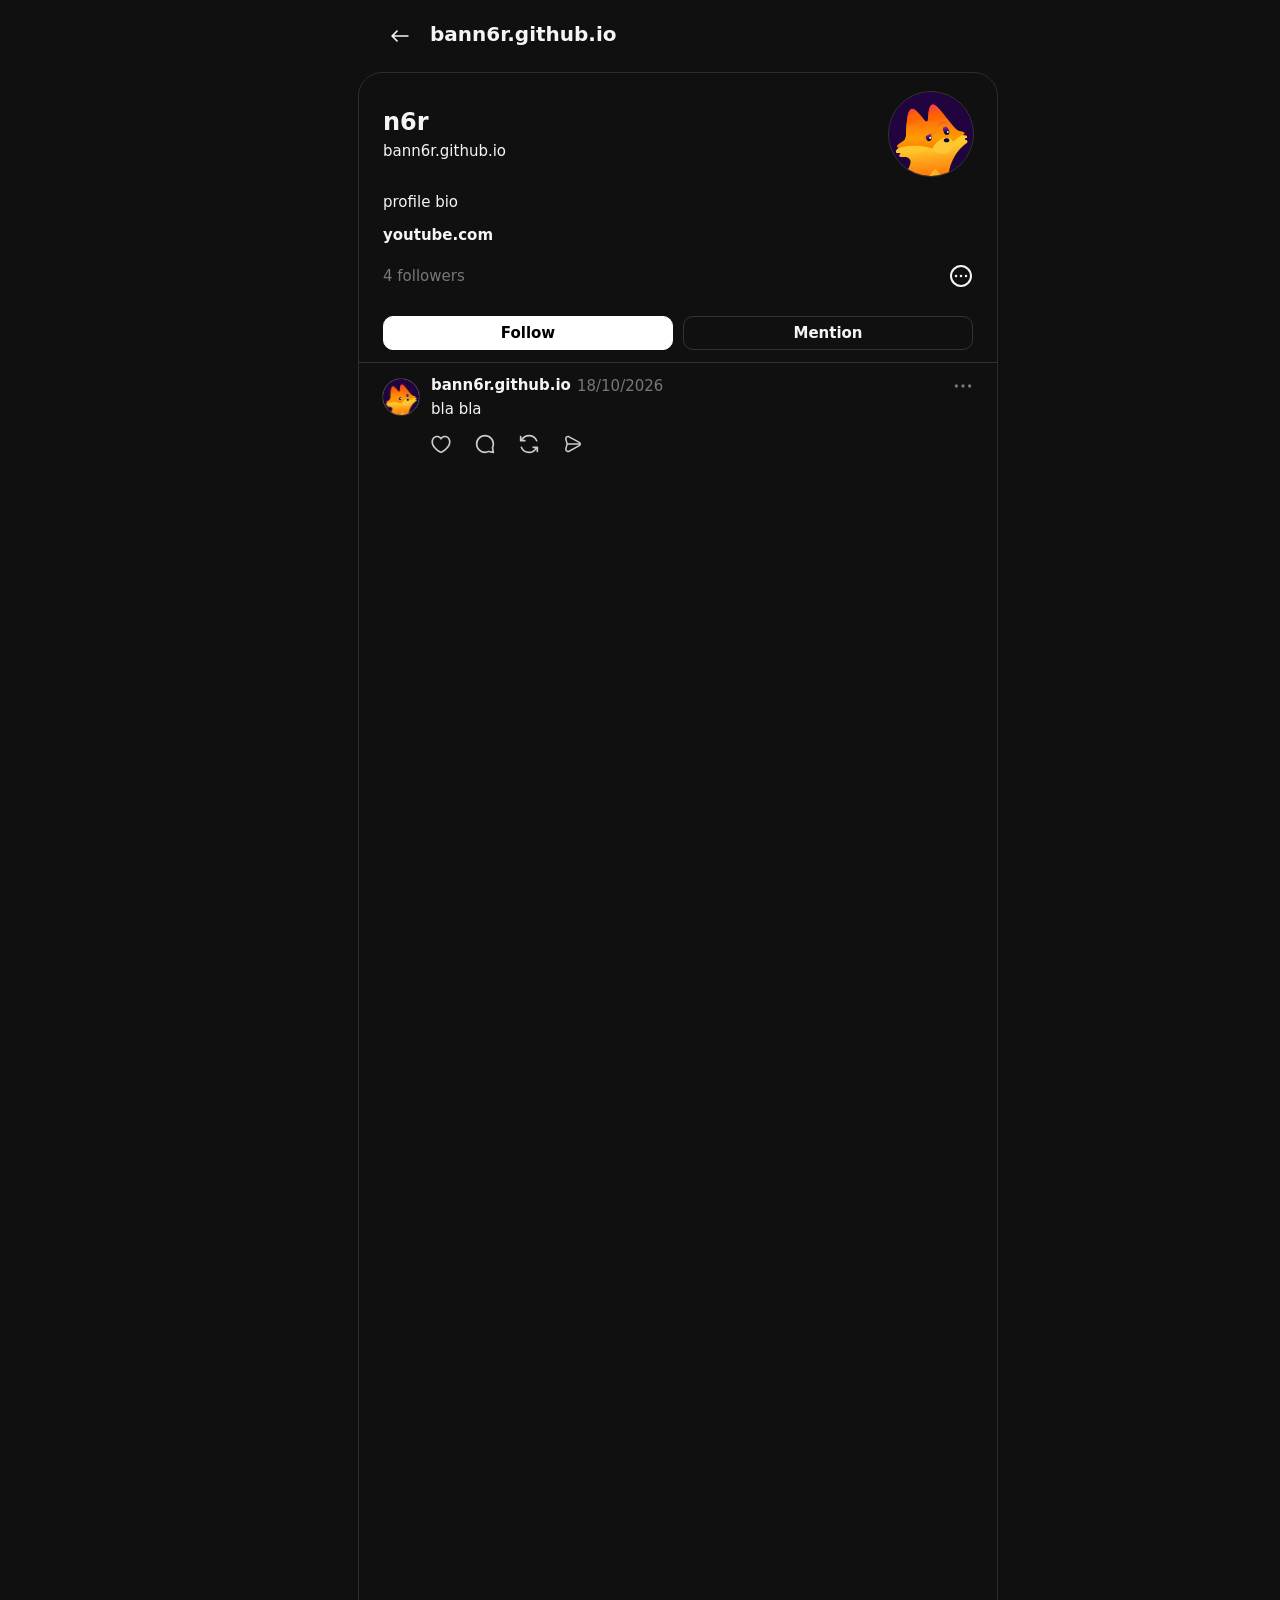
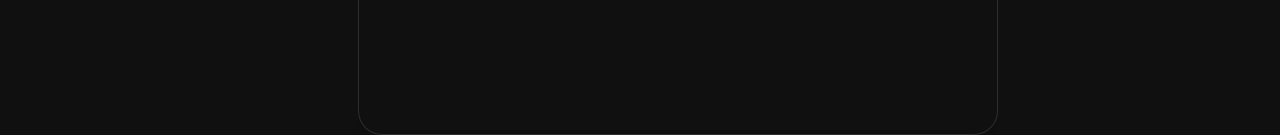
==== commit caf3fdf2: "Refresh Threads profile snapshot and fixtures Update the saved profile markup and XML post examples," ====
--- a/threads_profile.html
+++ b/threads_profile.html
@@ -1,8 +1,7 @@
 <!DOCTYPE html> <html class="_9dls _aoqh __fb-dark-mode" lang=en dir=ltr style><!--
- Page saved with SingleFile 
- url: https://www.threads.com/@username 
- saved date: Sun Nov 08 2026 07:16:01 GMT+0700 (Indochina Time)
+holy holy fuck
 -->
+<head>
 <meta charset=utf-8>
 <meta name=bingbot content=noarchive>
 <meta id=viewport name=viewport content="width=device-width, viewport-fit=cover, initial-scale=1, maximum-scale=2, shrink-to-fit=no">
@@ -30,1939 +29,9 @@
 <meta name=twitter:description content="4 Followers • 227 Threads • profile bio. See the latest conversations with @username.">
 <meta name=twitter:image content="https://scontent.cdninstagram.com/v/t51.82787-19/882184630_17919349431530864_418242530921379124_n.jpg?stp=dst-jpg_s640x640_tt6&amp;_nc_cat=102&amp;ccb=7-5&amp;_nc_sid=b3fa00&amp;_nc_ohc=J-FuKp1jhz4Q7kNvwHl7wrY&amp;_nc_oc=AdqE0EPsBZb4PwtnqspcHBdpsT9jfhyRYiWQmh0-c0OK_8G9X7WtvMEIJsi3mhdYvNeRRx4J7G-1aE1xkFFaCX6N&amp;_nc_zt=24&amp;_nc_ht=scontent.cdninstagram.com&amp;_nc_gid=obxL_u1i09Bp8nbhpLSZyA&amp;_nc_ss=7b289&amp;oh=00_AQQcYtGk8jb-OjRSruYVg3gwZYeQXjDlfv1Lxd9DhBWkbw&amp;oe=6AF59B3F">
 <meta name=application-title content=Threads>
-<style>:root{--sf-img-9: url("[data-uri]")}
-</style>
-<style data-btmanifest=hcsv21053610117_main nonce>:root{--accent:hsl(214,89%,52%);
---always-dark-overlay:rgba(0,0,0,0.4);
---divider:#CED0D4;
---glimmer-opacity-high-contrast-max:1;
---glimmer-opacity-high-contrast-min:0.08;
---glimmer-opacity-max:1;
---glimmer-opacity-min:0.32;
---media-inner-border:rgba(0,0,0,0.1);
---scroll-thumb:#BCC0C4;
---header-height:0px;
---base-unit:4px;
---font-family-system:system-ui,-apple-system,BlinkMacSystemFont,Roboto,Helvetica,Arial,sans-serif;
---grey-1:239,239,239;
---system-12-font-size:12px;
---system-13-font-size:13px;
---system-15-font-size:15px;
---system-15-line-height:21px;
---system-20-font-size:20px;
---system-24-font-size:24px;
---background-primary:rgb(255,255,255);
---barcelona-threadline-column-width:48px;
---barcelona-columns-item-horizontal-padding:24px;
---barcelona-side-navigation-width:76px;
---barcelona-side-navigation-v2-width:230px;
---barcelona-box-shadow-04:rgba(0,0,0,0.04);
---barcelona-box-shadow-08:rgba(0,0,0,0.08);
---barcelona-column-layout-max-width:640px;
---text-primary:rgb(0,0,0);
---text-secondary:rgb(153,153,153);
---barcelona-primary-button-text:rgb(255,255,255);
---barcelona-charcoal-text:rgb(66,66,66);
---icon-primary:rgb(0,0,0);
---barcelona-secondary-icon:rgb(153,153,153);
---barcelona-navigation-icon:rgb(184,184,184);
---barcelona-charcoal-icon:rgb(66,66,66);
---background-secondary:rgb(250,250,250);
---background-tertiary:rgb(245,245,245);
---barcelona-primary-button-background:rgb(0,0,0);
---barcelona-navigation-item-hover-background:rgba(0,0,0,0.035);
---lines-primary:rgba(0,0,0,0.15);
---barcelona-primary-column-outline:rgb(213,213,213);
---barcelona-menu-outline:rgba(0,0,0,0.04)}
-@media (prefers-color-scheme:dark){:root{--accent:hsl(214,100%,59%);
---always-dark-overlay:rgba(0,0,0,0.4);
---divider:#3E4042;
---glimmer-opacity-high-contrast-max:0.48;
---glimmer-opacity-high-contrast-min:0.1;
---glimmer-opacity-max:1;
---glimmer-opacity-min:0.32;
---media-inner-border:rgba(255,255,255,0.05);
---scroll-thumb:rgba(255,255,255,0.3);
---header-height:0px;
---base-unit:4px;
---font-family-system:system-ui,-apple-system,BlinkMacSystemFont,Roboto,Helvetica,Arial,sans-serif;
---grey-1:239,239,239;
---system-12-font-size:12px;
---system-13-font-size:13px;
---system-15-font-size:15px;
---system-15-line-height:21px;
---system-20-font-size:20px;
---system-24-font-size:24px;
---background-primary:rgb(16,16,16);
---barcelona-threadline-column-width:48px;
---barcelona-columns-item-horizontal-padding:24px;
---barcelona-side-navigation-width:76px;
---barcelona-side-navigation-v2-width:230px;
---barcelona-box-shadow-04:rgba(0,0,0,0.04);
---barcelona-box-shadow-08:rgba(0,0,0,0.08);
---barcelona-column-layout-max-width:640px;
---text-primary:rgb(243,245,247);
---text-secondary:rgb(119,119,119);
---barcelona-primary-button-text:rgb(0,0,0);
---barcelona-charcoal-text:rgb(204,204,204);
---icon-primary:rgb(243,245,247);
---barcelona-secondary-icon:rgb(119,119,119);
---barcelona-navigation-icon:rgb(77,77,77);
---barcelona-charcoal-icon:rgb(204,204,204);
---background-secondary:rgb(10,10,10);
---background-tertiary:rgb(30,30,30);
---barcelona-primary-button-background:rgb(255,255,255);
---barcelona-navigation-item-hover-background:rgba(255,255,255,0.08);
---lines-primary:rgba(243,245,247,0.15);
---barcelona-primary-column-outline:rgb(45,45,45);
---barcelona-menu-outline:rgba(255,255,255,0.04)}
-}
-.__fb-dark-mode:root,.__fb-dark-mode{--accent:hsl(214,100%,59%);
---always-dark-overlay:rgba(0,0,0,0.4);
---divider:#3E4042;
---glimmer-opacity-high-contrast-max:0.48;
---glimmer-opacity-high-contrast-min:0.1;
---glimmer-opacity-max:1;
---glimmer-opacity-min:0.32;
---media-inner-border:rgba(255,255,255,0.05);
---scroll-thumb:rgba(255,255,255,0.3);
---header-height:0px;
---base-unit:4px;
---font-family-system:system-ui,-apple-system,
-BlinkMacSystemFont,Roboto,Helvetica,Arial,sans-serif;
---grey-1:239,239,239;
---system-12-font-size:12px;
---system-13-font-size:13px;
---system-15-font-size:15px;
---system-15-line-height:21px;
---system-20-font-size:20px;
---system-24-font-size:24px;
---background-primary:rgb(16,16,16);
---barcelona-threadline-column-width:48px;
---barcelona-columns-item-horizontal-padding:24px;
---barcelona-side-navigation-width:76px;
---barcelona-side-navigation-v2-width:230px;
---barcelona-box-shadow-04:rgba(0,0,0,0.04);
---barcelona-box-shadow-08:rgba(0,0,0,0.08);
---barcelona-column-layout-max-width:640px;
---text-primary:rgb(243,245,247);
---text-secondary:rgb(119,119,119);
---barcelona-primary-button-text:rgb(0,0,0);
---barcelona-charcoal-text:rgb(204,204,204);
---icon-primary:rgb(243,245,247);
---barcelona-secondary-icon:rgb(119,119,119);
---barcelona-navigation-icon:rgb(77,77,77);
---barcelona-charcoal-icon:rgb(204,204,204);
---background-secondary:rgb(10,10,10);
---background-tertiary:rgb(30,30,30);
---barcelona-primary-button-background:rgb(255,255,255);
---barcelona-navigation-item-hover-background:rgba(255,255,255,0.08);
---lines-primary:rgba(243,245,247,0.15);
---barcelona-primary-column-outline:rgb(45,45,45);
---barcelona-menu-outline:rgba(255,255,255,0.04)}
-</style>
-<style data-bootloader-hash=fZ3Eyfj data-p=:11,17,5,7,8,6 data-btmanifest=hcsv21053610117_main data-c=1>@property --x---a2ui-font-size-caption{syntax:"*";
-inherits:false}
-@property --x---a2ui-font-size-item{syntax:"*";
-inherits:false}
-@property --x---a2ui-font-size-title{syntax:"*";
-inherits:false}
-@property --x---barcelona-card-spin-angle{syntax:"*";
-inherits:false}
-@property --x---barcelona-column-sticky-top{syntax:"*";
-inherits:false}
-@property --x---base-line-clamp-line-height{syntax:"*";
-inherits:false}
-@property --x---xq61umo{syntax:"*";
-inherits:false}
-@property --x-115c6n6{syntax:"*";
-inherits:false}
-@property --x-15n0nx0{syntax:"*";
-inherits:false}
-@property --x-18zcul5{syntax:"*";
-inherits:false}
-@property --x-196jtxi{syntax:"*";
-inherits:false}
-@property --x-1eexxwi{syntax:"*";
-inherits:false}
-@property --x-1oaafo8{syntax:"*";
-inherits:false}
-@property --x-1scbvr6{syntax:"*";
-inherits:false}
-@property --x-1vi51py{syntax:"*";
-inherits:false}
-@property --x-1wkpfu5{syntax:"*";
-inherits:false}
-@property --x-58140j{syntax:"*";
-inherits:false}
-@property --x-61umte{syntax:"*";
-inherits:false}
-@property --x-6wlwus{syntax:"*";
-inherits:false}
-@property --x-8dd7yt{syntax:"*";
-inherits:true}
-@property --x-9dknez{syntax:"*";
-inherits:false}
-@property --x-alignItems{syntax:"*";
-inherits:false}
-@property --x-anchorName{syntax:"*";
-inherits:false}
-@property --x-animationDelay{syntax:"*";
-inherits:false}
-@property --x-animationDuration{syntax:"*";
-inherits:false}
-@property --x-animationIterationCount{syntax:"*";
-inherits:false}
-@property --x-animationTimingFunction{syntax:"*";
-inherits:false}
-@property --x-aspectRatio{syntax:"*";
-inherits:false}
-@property --x-backgroundColor{syntax:"*";
-inherits:false}
-@property --x-backgroundImage{syntax:"*";
-inherits:false}
-@property --x-borderBottomLeftRadius{syntax:"*";
-inherits:false}
-@property --x-borderBottomRightRadius{syntax:"*";
-inherits:false}
-@property --x-borderColor{syntax:"*";
-inherits:false}
-@property --x-borderEndEndRadius{syntax:"*";
-inherits:false}
-@property --x-borderEndStartRadius{syntax:"*";
-inherits:false}
-@property --x-borderRadius{syntax:"*";
-inherits:false}
-@property --x-borderStartEndRadius{syntax:"*";
-inherits:false}
-@property --x-borderStartStartRadius{syntax:"*";
-inherits:false}
-@property --x-borderWidth{syntax:"*";
-inherits:false}
-@property --x-bottom{syntax:"*";
-inherits:false}
-@property --x-boxShadow{syntax:"*";
-inherits:false}
-@property --x-clipPath{syntax:"*";
-inherits:false}
-@property --x-color{syntax:"*";
-inherits:false}
-@property --x-columnGap{syntax:"*";
-inherits:false}
-@property --x-cursor{syntax:"*";
-inherits:false}
-@property --x-fill{syntax:"*";
-inherits:false}
-@property --x-flexBasis{syntax:"*";
-inherits:false}
-@property --x-flexDirection{syntax:"*";
-inherits:false}
-@property --x-flexGrow{syntax:"*";
-inherits:false}
-@property --x-flexWrap{syntax:"*";
-inherits:false}
-@property --x-fontSize{syntax:"*";
-inherits:false}
-@property --x-g1a9og{syntax:"*";
-inherits:false}
-@property --x-gridTemplateColumns{syntax:"*";
-inherits:false}
-@property --x-height{syntax:"*";
-inherits:false}
-@property --x-hxtmnb{syntax:"*";
-inherits:true}
-@property --x-insetBlockStart{syntax:"*";
-inherits:false}
-@property --x-insetInlineEnd{syntax:"*";
-inherits:false}
-@property --x-insetInlineStart{syntax:"*";
-inherits:false}
-@property --x-justifyContent{syntax:"*";
-inherits:false}
-@property --x-left{syntax:"*";
-inherits:false}
-@property --x-lineHeight{syntax:"*";
-inherits:false}
-@property --x-marginBlockStart{syntax:"*";
-inherits:false}
-@property --x-marginBottom{syntax:"*";
-inherits:false}
-@property --x-marginInline{syntax:"*";
-inherits:false}
-@property --x-marginInlineEnd{syntax:"*";
-inherits:false}
-@property --x-marginInlineStart{syntax:"*";
-inherits:false}
-@property --x-marginTop{syntax:"*";
-inherits:false}
-@property --x-maxHeight{syntax:"*";
-inherits:false}
-@property --x-maxWidth{syntax:"*";
-inherits:false}
-@property --x-minHeight{syntax:"*";
-inherits:false}
-@property --x-minWidth{syntax:"*";
-inherits:false}
-@property --x-objectFit{syntax:"*";
-inherits:false}
-@property --x-opacity{syntax:"*";
-inherits:false}
-@property --x-padding{syntax:"*";
-inherits:false}
-@property --x-paddingBlock{syntax:"*";
-inherits:false}
-@property --x-paddingBottom{syntax:"*";
-inherits:false}
-@property --x-paddingInline{syntax:"*";
-inherits:false}
-@property --x-paddingInlineEnd{syntax:"*";
-inherits:false}
-@property --x-paddingInlineStart{syntax:"*";
-inherits:false}
-@property --x-paddingTop{syntax:"*";
-inherits:false}
-@property --x-perspective{syntax:"*";
-inherits:false}
-@property --x-perspectiveOrigin{syntax:"*";
-inherits:false}
-@property --x-qjlhbe{syntax:"*";
-inherits:false}
-@property --x-right{syntax:"*";
-inherits:false}
-@property --x-rowGap{syntax:"*";
-inherits:false}
-@property --x-scrollPaddingTop{syntax:"*";
-inherits:false}
-@property --x-top{syntax:"*";
-inherits:false}
-@property --x-transform{syntax:"*";
-inherits:false}
-@property --x-transformOrigin{syntax:"*";
-inherits:false}
-@property --x-transitionDelay{syntax:"*";
-inherits:false}
-@property --x-WebkitLineClamp{syntax:"*";
-inherits:false}
-@property --x-width{syntax:"*";
-inherits:false}
-@property --x-zIndex{syntax:"*";
-inherits:false}
-@property --x-zoom{syntax:"*";
-inherits:false}
-@keyframes x10tv6ar-B{0%{transform:translate(0)}
-to{transform:translate(35px)}
-}
-@keyframes x12cjf5l-B{0%{background-position-x:0}
-to{background-position-x:-35px}
-}
-@keyframes x12qwxyk-B{0%{transform:scaleX(0)}
-to{transform:scaleX(.99)}
-}
-@keyframes x12ve19h-B{0%{opacity:var(--glimmer-on-white-background-min-opacity)}
-to{opacity:var(--glimmer-on-white-background-max-opacity)}
-}
-@keyframes x13ou7n2-B{0%{margin-inline-end:-12px;
-max-width:0}
-to{margin-inline-end:0;
-max-width:36px}
-}
-@keyframes x13sqfrp-B{0%{transform:translate(0)}
-to{transform:translate(-35px)}
-}
-@keyframes x153krh1-B{0%{background-position:50% 50%}
-25%{background-position:100% 100%}
-50%{background-position:50% 50%}
-75%{background-position:0% 0%}
-to{background-position:50% 50%}
-}
-@keyframes x15aa9is-B{0%{opacity:1;
-transform:translateY(0)}
-to{opacity:0;
-transform:translateY(-2px)}
-}
-@keyframes x15cgrjh-B{0%{transform:translateY(-99px)}
-to{transform:translateY(0)}
-}
-@keyframes x164gxkk-B{0%{transform:translate(20px)}
-to{transform:translate(6px)}
-}
-@keyframes x16auqsx-B{0%{opacity:.3}
-to{opacity:.02}
-}
-@keyframes x16ddlwn-B{0%{transform:translateY(0)}
-10%{transform:translateY(4px)}
-20%{transform:translateY(0)}
-30%{transform:translateY(-4px)}
-40%{transform:translateY(0)}
-}
-@keyframes x16qo6g4-B{0%{opacity:0;
-transform:scale(.6)}
-to{opacity:1;
-transform:scale(1)}
-}
-@keyframes x17f32z3-B{0%{opacity:.1}
-to{opacity:.02}
-}
-@keyframes x17qceat-B{0%{opacity:1}
-to{opacity:0}
-}
-@keyframes x17z1wcl-B{0%{opacity:1}
-to{opacity:.25}
-}
-@keyframes x18ppsx7-B{0%{box-shadow:0 0 8px 2px #63788a,0 0 1px #63788a;
-opacity:0}
-50%{box-shadow:0 0 8px 2px #63788a,0 0 1px #63788a;
-opacity:1}
-to{box-shadow:0 0 8px 2px #63788a,0 0 1px #63788a;
-opacity:0}
-}
-@keyframes x18re5ia-B{0%{opacity:0}
-to{opacity:1}
-}
-@keyframes x19100ke-B{to{background-position:400%0}
-}
-@keyframes x1941mlr-B{0%{stroke-dashoffset:36.4px;
-transform:rotate(-90deg)}
-25%{stroke-dashoffset:164px;
-transform:rotate(162deg)}
-50%{stroke-dashoffset:82px;
-transform:rotate(72deg)}
-75%{stroke-dashoffset:164px;
-transform:rotate(162deg)}
-to{stroke-dashoffset:36.4px;
-transform:rotate(-90deg)}
-}
-@keyframes x19cpgi7-B{0%{transform:translateY(100lvh)}
-to{transform:translateY(0)}
-}
-@keyframes x19sgl0g-B{0%{opacity:1;
-transform:scale(1)}
-to{opacity:0;
-transform:scale(0)}
-}
-@keyframes x1acst8a-B{0%{animation-timing-function:cubic-bezier(.895,.03,.685,.22);
-stroke-dasharray:118 158;
-stroke-dashoffset:0}
-49.999%{stroke-dasharray:0 158;
-stroke-dashoffset:0}
-50.001%{animation-timing-function:cubic-bezier(.165,.84,.44,1);
-stroke-dasharray:0 158;
-stroke-dashoffset:-158}
-to{stroke-dasharray:118 158;
-stroke-dashoffset:0}
-}
-@keyframes x1aw2kwu-B{0%{opacity:1;
-transform:rotate(90deg) translate(0) scale(1)}
-40%{opacity:1;
-transform:rotate(90deg) translateY(-15px) scale(1)}
-50%{opacity:1;
-transform:rotate(90deg) translateY(-15px) scale(1)}
-80%{opacity:.75;
-transform:rotate(90deg) translateY(-15px) scale(.6)}
-to{opacity:0;
-transform:rotate(90deg) translateY(-15px) scale(0)}
-}
-@keyframes x1b03uzd-B{0%{opacity:1;
-transform:scale(.85) rotate(15deg)}
-to{opacity:.4;
-transform:scale(.45) rotate(-15deg)}
-}
-@keyframes x1bid75f-B{0%{transform:scale(1)}
-45%{transform:scale(1.08)}
-to{transform:scale(1)}
-}
-@keyframes x1bt8ye9-B{0%{stroke-dashoffset:18.8px;
-transform:rotate(-90deg)}
-25%{stroke-dashoffset:84.8px;
-transform:rotate(162deg)}
-50%{stroke-dashoffset:42.4px;
-transform:rotate(72deg)}
-75%{stroke-dashoffset:84.8px;
-transform:rotate(162deg)}
-to{stroke-dashoffset:18.8px;
-transform:rotate(-90deg)}
-}
-@keyframes x1e7ok3u-B{0%{background-color:var(--barcelona-navigation-icon)}
-to{background-color:var(--text-secondary)}
-}
-@keyframes x1enj34j-B{0%{width:1px}
-to{width:17px}
-}
-@keyframes x1f3y9t8-B{0%{box-shadow:none}
-30%{border-top-color:#0a78be;
-border-inline-end-color:#0a78be;
-border-bottom-color:#0a78be;
-border-inline-start-color:#0a78be;
-box-shadow:0 0 0 4px #d0e6f4;
-outline-color:#0a78be}
-70%{border-top-color:#0a78be;
-border-inline-end-color:#0a78be;
-border-bottom-color:#0a78be;
-border-inline-start-color:#0a78be;
-box-shadow:0 0 0 4px #d0e6f4;
-outline-color:#0a78be}
-to{box-shadow:none}
-}
-@keyframes x1ffxfkl-B{0%{opacity:0;
-transform:translate(-50%,12px)}
-to{opacity:1;
-transform:translate(-50%)}
-}
-@keyframes x1fvlf2d-B{0%{opacity:.4;
-transform:translateY(0)}
-30%{opacity:1;
-transform:translateY(-9px)}
-60%{opacity:.4;
-transform:translateY(0)}
-to{opacity:.4;
-transform:translateY(0)}
-}
-@keyframes x1gevu96-B{0%{background-position:0% 0%}
-to{background-position:-200% -200%}
-}
-@keyframes x1gi8wvq-B{0%{opacity:1;
-transform:rotate(130deg) translate(0) scale(1)}
-40%{opacity:1;
-transform:rotate(130deg) translateY(-15px) scale(1)}
-60%{opacity:1;
-transform:rotate(130deg) translateY(-15px) scale(1)}
-to{opacity:0;
-transform:rotate(130deg) translateY(-15px) scale(0)}
-}
-@keyframes x1gpjdt6-B{0%{opacity:1}
-33%{opacity:.3}
-50%{opacity:.5}
-75%{opacity:.75}
-to{opacity:1}
-}
-@keyframes x1h41u9g-B{0%{opacity:1}
-to{opacity:.5}
-}
-@keyframes x1iljoo8-B{0%{width:61px}
-to{width:1px}
-}
-@keyframes x1ixh1oh-B{0%{opacity:0;
-transform:scale(0)}
-to{opacity:1;
-transform:scale(1)}
-}
-@keyframes x1iz1at6-B{0%{
-opacity:0;
-transform:translate(-50%) scale(.8)}
-to{opacity:1;
-transform:translate(-50%) scale(1)}
-}
-@keyframes x1izjm5o-B{0%{max-width:0;
-opacity:0}
-to{max-width:200px;
-opacity:1}
-}
-@keyframes x1j7znt2-B{to{height:24px}
-}
-@keyframes x1jchvnl-B{0%{box-shadow:0 0 8px 2px #4dbba6,0 0 1px #4dbba6;
-opacity:0}
-50%{box-shadow:0 0 8px 2px #4dbba6,0 0 1px #4dbba6;
-opacity:1}
-to{box-shadow:0 0 8px 2px #4dbba6,0 0 1px #4dbba6;
-opacity:0}
-}
-@keyframes x1jn504y-B{0%{opacity:1}
-to{opacity:0}
-}
-@keyframes x1k1ooqk-B{0%{animation-timing-function:cubic-bezier(.895,.03,.685,.22);
-stroke-dasharray:71 95;
-stroke-dashoffset:0}
-49.999%{stroke-dasharray:0 95;
-stroke-dashoffset:0}
-50.001%{animation-timing-function:cubic-bezier(.165,.84,.44,1);
-stroke-dasharray:0 95;
-stroke-dashoffset:-95}
-to{stroke-dasharray:71 95;
-stroke-dashoffset:0}
-}
-@keyframes x1k2ob3v-B{0%{max-width:0;
-opacity:0;
-transform:scale(.8)}
-to{max-width:48px;
-opacity:1;
-transform:scale(1)}
-}
-@keyframes x1k35ma4-B{0%{stroke-dashoffset:8.8px;
-transform:rotate(-90deg)}
-25%{stroke-dashoffset:39.6px;
-transform:rotate(162deg)}
-50%{stroke-dashoffset:19.8px;
-transform:rotate(72deg)}
-75%{stroke-dashoffset:39.6px;
-transform:rotate(162deg)}
-to{stroke-dashoffset:8.8px;
-transform:rotate(-90deg)}
-}
-@keyframes x1k7m1j8-B{0%{margin-inline-end:0;
-max-width:36px}
-60%{margin-inline-end:0;
-max-width:36px}
-to{margin-inline-end:-12px;
-max-width:0}
-}
-@keyframes x1kqppll-B{0%{box-shadow:0 0 0 4px #2d2369,0 0 0 8px #5c3bbf33}
-50%{box-shadow:0 0 0 4px #2d2369,0 0 0 12px #5c3bbf33}
-to{box-shadow:0 0 0 4px #2d2369,0 0 0 8px #5c3bbf33}
-}
-@keyframes x1lmzyqd-B{0%{transform:scale(1)}
-40.79%{transform:scale(1)}
-44.74%{transform:scale(0)}
-90.79%{transform:scale(0)}
-96.05%{transform:scale(1.2)}
-to{transform:scale(1)}
-}
-@keyframes x1m1j469-B{0%{opacity:0}
-20%{opacity:0}
-60%{opacity:1}
-to{opacity:1}
-}
-@keyframes x1m1m39n-B{0%{stroke-dashoffset:6.3px;
-transform:rotate(-90deg)}
-25%{stroke-dashoffset:28.3px;
-transform:rotate(162deg)}
-50%{stroke-dashoffset:14.1px;
-transform:rotate(72deg)}
-75%{stroke-dashoffset:28.3px;
-transform:rotate(162deg)}
-to{stroke-dashoffset:6.3px;
-transform:rotate(-90deg)}
-}
-@keyframes x1mvnkox-B{0%{opacity:.12}
-to{opacity:.02}
-}
-@keyframes x1mx7s15-B{0%{opacity:1;
-transform:rotate(310deg) translate(0) scale(1)}
-40%{opacity:1;
-transform:rotate(310deg) translateY(-15px) scale(1)}
-60%{opacity:1;
-transform:rotate(310deg) translateY(-15px) scale(1)}
-to{opacity:0;
-transform:rotate(310deg) translateY(-15px) scale(0)}
-}
-@keyframes x1n29qb0-B{0%{opacity:0;
-transform:translateY(20px)}
-to{opacity:1;
-transform:translateY(0)}
-}
-@keyframes x1npa8st-B{0%{transform:scaleX(0)}
-to{transform:scaleX(1)}
-}
-@keyframes x1nvm1nz-B{0%{opacity:.68;
-transform:translateY(6px) scale(.94)}
-70%{opacity:1;
-transform:translateY(-1px) scale(1.015)}
-to{opacity:1;
-transform:translateY(0) scale(1)}
-}
-@keyframes x1ny3a6u-B{0%{box-shadow:0 0 8px 2px #0a78be,0 0 1px #0a78be;
-opacity:0}
-50%{box-shadow:0 0 8px 2px #0a78be,0 0 1px #0a78be;
-opacity:1}
-to{box-shadow:0 0 8px 2px #0a78be,0 0 1px #0a78be;
-opacity:0}
-}
-@keyframes x1o38rka-B{0%,80%,to{opacity:.4;
-transform:translateY(0)}
-40%{opacity:1;
-transform:translateY(-4px)}
-}
-@keyframes x1ofc7ps-B{0%{transform:translate(0)}
-to{transform:translate(-50%)}
-}
-@keyframes x1ofn8cw-B{0%{background-position:200%0}
-to{background-position:-200%0}
-}
-@keyframes x1pf78ng-B{0%{transform:translateY(0)}
-to{transform:translateY(-99px)}
-}
-@keyframes x1pijukw-B{0%{opacity:0%}
-to{opacity:100%}
-}
-@keyframes x1prjo1g-B{0%{transform:scale(.95)}
-to{transform:none}
-}
-@keyframes x1qr3tc4-B{0%{opacity:.8}
-to{opacity:.2}
-}
-@keyframes x1r4g60f-B{0%{opacity:0;
-transform:translate(28px)}
-to{opacity:1;
-transform:translate(0)}
-}
-@keyframes x1r8ckvb-B{0%{opacity:1;
-transform:rotate(330deg) translate(0) scale(1)}
-40%{opacity:1;
-transform:rotate(330deg) translateY(-15px) scale(1)}
-50%{opacity:1;
-transform:rotate(330deg) translateY(-15px) scale(1)}
-80%{opacity:.75;
-transform:rotate(330deg) translateY(-15px) scale(.6)}
-to{opacity:0;
-transform:rotate(330deg) translateY(-15px) scale(0)}
-}
-@keyframes x1rp9ifn-B{0%{transform:rotate(180deg)}
-to{transform:rotate(540deg)}
-}
-@keyframes x1saec3i-B{0%{opacity:0;
-transform:scale(1.2);
-transform-origin:center}
-to{opacity:1;
-transform:scale(1);
-transform-origin:center}
-}
-@keyframes x1sd37jo-B{0%{box-shadow:0 0 8px 2px #283943,0 0 1px #283943;
-opacity:0}
-50%{box-shadow:0 0 8px 2px #283943,0 0 1px #283943;
-opacity:1}
-to{box-shadow:0 0 8px 2px #283943,0 0 1px #283943;
-opacity:0}
-}
-@keyframes x1swnque-B{0%{box-shadow:0 0 8px 2px #dc373c,0 0 1px #dc373c;
-opacity:0}
-50%{box-shadow:0 0 8px 2px #dc373c,0 0 1px #dc373c;
-opacity:1}
-to{box-shadow:0 0 8px 2px #dc373c,0 0 1px #dc373c;
-opacity:0}
-}
-@keyframes x1ttaljo-B{0%{opacity:1;
-transform:rotate(210deg) translate(0) scale(1)}
-40%{opacity:1;
-transform:rotate(210deg) translateY(-15px) scale(1)}
-50%{opacity:1;
-transform:rotate(210deg) translateY(-15px) scale(1)}
-80%{opacity:.75;
-transform:rotate(210deg) translateY(-15px) scale(.6)}
-to{opacity:0;
-transform:rotate(210deg) translateY(-15px) scale(0)}
-}
-@keyframes x1u38n1b-B{0%{background-position:-200%0}
-50%{background-position:0%0}
-to{background-position:200%0}
-}
-@keyframes x1uh2x5g-B{to{transform:rotate(1turn)}
-}
-@keyframes x1v5gkdx-B{to{background-position:left}
-}
-@keyframes x1v7cem7-B{0%{transform:scale(1)}
-33%{transform:scale(.9)}
-67%{transform:scale(1.08)}
-to{transform:scale(1)}
-}
-@keyframes x1vsok4u-B{0%{transform:translate(0)}
-25%{transform:translate(3px)}
-50%{transform:translate(-6px)}
-75%{transform:translate(6px)}
-to{transform:translate(-3px) translate(0)}
-}
-@keyframes x1wc8ddo-B{0%{transform:rotate(0)}
-to{transform:rotate(360deg)}
-}
-@keyframes x1webfkv-B{0%{opacity:0;
-transform:scaleX(0)}
-10%{opacity:0}
-60%{opacity:1}
-to{opacity:1;
-transform:scaleX(1)}
-}
-@keyframes x1wh7uoa-B{0%{opacity:0;
-transform:scale(.9)}
-to{opacity:1;
-transform:scale(1)}
-}
-@keyframes x1wury3e-B{0%{opacity:1;
-transform:scale(1)}
-to{opacity:0;
-transform:scale(.8)}
-}
-@keyframes x1wwg65c-B{0%{opacity:0;
-pointer-events:none}
-to{opacity:1;
-pointer-events:auto}
-}
-@keyframes x1xe9l1o-B{0%{transform:translateY(-8px) scale(.95)}
-50%{transform:translate(0) scale(1.01)}
-to{transform:translate(0) scale(1)}
-}
-@keyframes x1xeqro6-B{0%{opacity:0;
-transform:scale(.7)}
-to{opacity:1;
-transform:scale(1)}
-}
-@keyframes x1xkg3e2-B{0%{opacity:0;
-transform:scale(0)}
-to{opacity:1;
-transform:scale(1)}
-}
-@keyframes x1xpn5z0-B{0%{border-top:2px solid var(--accent);
-border-inline-end:2px solid var(--accent);
-border-bottom:2px solid var(--accent);
-border-inline-start:2px solid var(--accent)}
-to{border-top:2px solid transparent;
-border-inline-end:2px solid transparent;
-border-bottom:2px solid transparent;
-border-inline-start:2px solid transparent}
-}
-@keyframes x1y9nga8-B{0%{box-shadow:0 0 8px 2px #b35401,0 0 1px #b35401;
-opacity:0}
-50%{box-shadow:0 0 8px 2px #b35401,0 0 1px #b35401;
-opacity:1}
-to{box-shadow:0 0 8px 2px #b35401,0 0 1px #b35401;
-opacity:0}
-}
-@keyframes x1y9uyl1-B{0%{box-shadow:0 0 8px 2px #fac83c,0 0 1px #fac83c;
-opacity:0}
-50%{box-shadow:0 0 8px 2px #fac83c,0 0 1px #fac83c;
-opacity:1}
-to{box-shadow:0 0 8px 2px #fac83c,0 0 1px #fac83c;
-opacity:0}
-}
-@keyframes x1yayaqy-B{0%{opacity:0;
-transform:translate3d(0,100%,0)}
-to{opacity:1;
-transform:translateZ(0)}
-}
-@keyframes x2eb3t6-B{0%{transform:translate(28px)}
-to{transform:translate(0)}
-}
-@keyframes x2fr1v2-B{0%{opacity:var(--glimmer-min-opacity)}
-to{opacity:var(--glimmer-max-opacity)}
-}
-@keyframes x2rze4z-B{0%{transform:translate(-42px)}
-to{transform:translate(0)}
-}
-@keyframes x2un0yo-B{0%{stroke-dashoffset:11.3px;
-transform:rotate(-90deg)}
-25%{stroke-dashoffset:50.9px;
-transform:rotate(162deg)}
-50%{stroke-dashoffset:25.4px;
-transform:rotate(72deg)}
-75%{stroke-dashoffset:50.9px;
-transform:rotate(162deg)}
-to{stroke-dashoffset:11.3px;
-transform:rotate(-90deg)}
-}
-@keyframes x3bcvco-B{0%{opacity:0;
-transform:scale(0)}
-90%{transform:scale(1.05)}
-to{opacity:1;
-transform:scale(1)}
-}
-@keyframes x3kebmg-B{0%{opacity:.08}
-to{opacity:0}
-}
-@keyframes x4dpwp4-B{50%{background-color:rgba(var(--WDS-accent-RGB),.35)}
-}
-@keyframes x4pf8vx-B{10%{transform:translate3d(-1px,0,0)}
-20%{transform:translate3d(2px,0,0)}
-30%{transform:translate3d(-4px,0,0)}
-40%{transform:translate3d(4px,0,0)}
-50%{transform:translate3d(-4px,0,0)}
-60%{transform:translate3d(4px,0,0)}
-70%{transform:translate3d(-4px,0,0)}
-80%{transform:translate3d(2px,0,0)}
-90%{transform:translate3d(-1px,0,0)}
-}
-@keyframes x4tw52h-B{0%{grid-template-rows:0fr;
-opacity:0}
-to{grid-template-rows:1fr;
-opacity:1}
-}
-@keyframes x4xgrjk-B{0%{opacity:0;
-transform:scaleY(0)}
-30%{opacity:0}
-70%{opacity:1}
-to{opacity:1;
-transform:scaleY(1)}
-}
-@keyframes x5bjdfn-B{0%{transform:translate(-28px)}
-to{transform:translate(0)}
-}
-@keyframes x5orj5x-B{0%{transform:translateY(200%)}
-to{transform:translateY(0)}
-}
-@keyframes x62wqjc-B{0%{opacity:0;
-transform:scale(.8)}
-to{opacity:1;
-transform:scale(1)}
-}
-@keyframes x66nqax-B{0%{width:17px}
-to{width:1px}
-}
-@keyframes x6emwj5-B{0%{opacity:0;
-transform:scale(.95)}
-to{opacity:1;
-transform:scale(1)}
-}
-@keyframes x6lyuyf-B{0%{opacity:var(--glimmer-opacity-high-contrast-min)}
-to{opacity:var(--glimmer-opacity-high-contrast-max)}
-}
-@keyframes x7iyyqz-B{0%{opacity:0;
-transform:translateY(8px) scale(.95)}
-50%{transform:translate(0) scale(1.01)}
-to{opacity:1;
-transform:translate(0) scale(1)}
-}
-@keyframes x7xn9x5-B{0%{padding-top:70px;
-padding-bottom:70px;
-margin-bottom:0}
-to{padding-top:20px;
-padding-bottom:20px;
-margin-bottom:100px}
-}
-@keyframes x8453mv-B{0%{transform:translate(42px)}
-to{transform:translate(0)}
-}
-@keyframes x8a1v39-B{0%{opacity:1;
-transform:rotate(10deg) translate(0) scale(1)}
-40%{opacity:1;
-transform:rotate(10deg) translateY(-15px) scale(1)}
-60%{opacity:1;
-transform:rotate(10deg) translateY(-15px) scale(1)}
-to{opacity:0;
-transform:rotate(10deg) translateY(-15px) scale(0)}
-}
-@keyframes x8fkpd8-B{0%{box-shadow:0 0 8px 2px #005c6a,0 0 1px #005c6a;
-opacity:0}
-50%{box-shadow:0 0 8px 2px #005c6a,0 0 1px #005c6a;
-opacity:1}
-to{box-shadow:0 0 8px 2px #005c6a,0 0 1px #005c6a;
-opacity:0}
-}
-@keyframes x9v7h5b-B{0%{transform:translate(-14px)}
-to{transform:translate(0)}
-}
-@keyframes xa0jybu-B{0%{opacity:1;
-transform:scale(1)}
-to{opacity:0;
-transform:scale(.5)}
-}
-@keyframes xa8ie22-B{0%{transform:scale(.948,0)}
-to{transform:scale(1)}
-}
-@keyframes xad0qjf-B{0%{transform:translate(0)}
-to{transform:translate(-100%
-)}
-}
-@keyframes xaeq8qu-B{0%{stroke-dashoffset:28.9px;
-transform:rotate(-90deg)}
-25%{stroke-dashoffset:130px;
-transform:rotate(162deg)}
-50%{stroke-dashoffset:65px;
-transform:rotate(72deg)}
-75%{stroke-dashoffset:130px;
-transform:rotate(162deg)}
-to{stroke-dashoffset:28.9px;
-transform:rotate(-90deg)}
-}
-@keyframes xayq8qy-B{0%{opacity:.68;
-transform:translateY(-4px) scale(.97)}
-70%{opacity:1;
-transform:translateY(1px) scale(1.006)}
-to{opacity:1;
-transform:translateY(0) scale(1)}
-}
-@keyframes xb2zpv7-B{0%{max-width:200px;
-opacity:1}
-to{max-width:0;
-opacity:0}
-}
-@keyframes xb4s9mv-B{0%{background-position:-200%0}
-to{background-position:200%0}
-}
-@keyframes xbtpni2-B{0%{stroke-dashoffset:59px;
-transform:rotate(-90deg)}
-25%{stroke-dashoffset:265.7px;
-transform:rotate(162deg)}
-50%{stroke-dashoffset:132.9px;
-transform:rotate(72deg)}
-75%{stroke-dashoffset:265.7px;
-transform:rotate(162deg)}
-to{stroke-dashoffset:59px;
-transform:rotate(-90deg)}
-}
-@keyframes xc1ozs-B{0%{box-shadow:0 0 0 4px #341c63,0 0 0 8px #f0ebf5}
-50%{box-shadow:0 0 0 4px #341c63,0 0 0 12px #f0ebf5}
-to{box-shadow:0 0 0 4px #341c63,0 0 0 8px #f0ebf5}
-}
-@keyframes xc6s8mv-B{0%{opacity:0;
-transform:scale(.8)}
-to{opacity:1;
-transform:scale(1)}
-}
-@keyframes xd2o2d-B{0%{filter:blur(20px)}
-to{filter:blur(0px)}
-}
-@keyframes xdfbjtb-B{0%{transform:scale(0)}
-44.74%{transform:scale(0)}
-50%{transform:scale(1.15)}
-53.95%{transform:scale(1)}
-86.84%{transform:scale(1)}
-90.79%{transform:scale(0)}
-to{transform:scale(0)}
-}
-@keyframes xdrfjib-B{0%{transform:translateY(0)}
-20%{transform:translateY(-4px)}
-40%{transform:translateY(1px)}
-60%{transform:translateY(0)}
-to{transform:translateY(0)}
-}
-@keyframes xe0c55o-B{0%{opacity:0;
-transform:rotate(-45deg) scale(.05)}
-37.5%{opacity:1;
-transform:rotate(-45deg) scale(1)}
-to{opacity:0;
-transform:rotate(-45deg) scale(.05)}
-}
-@keyframes xecrqga-B{0%{transform:translate(0)}
-to{transform:translate(42px)}
-}
-@keyframes xekv6nw-B{0%{opacity:0}
-to{opacity:1}
-}
-@keyframes xewylje-B{0%{background-position:200% 200%}
-60%{background-position:-100% -100%}
-to{background-position:-100% -100%}
-}
-@keyframes xezm938-B{0%{stroke-dashoffset:99.29px;
-transform:rotate(-90deg)}
-6.25%{stroke-dashoffset:94.89px;
-transform:rotate(-90deg)}
-12.93%{stroke-dashoffset:50.12px;
-transform:rotate(-90deg)}
-18.75%{stroke-dashoffset:17.51px;
-transform:rotate(-78.48deg)}
-25%{stroke-dashoffset:29.5px;
-transform:rotate(3.6deg)}
-30%{stroke-dashoffset:71.99px;
-transform:rotate(167.04deg)}
-33.33%{stroke-dashoffset:84.49px;
-transform:rotate(214.2deg)}
-40%{stroke-dashoffset:95.59px;
-transform:rotate(254.16deg)}
-45%{stroke-dashoffset:98.99px;
-transform:rotate(266.4deg)}
-50%{stroke-dashoffset:99.9px;
-transform:rotate(269.64deg)}
-50.4%{stroke-dashoffset:99.8px;
-transform:rotate(269.64deg)}
-56.25%{stroke-dashoffset:95.4px;
-transform:rotate(269.64deg)}
-62.93%{stroke-dashoffset:54.98px;
-transform:rotate(270deg)}
-68.75%{stroke-dashoffset:18.69px;
-transform:rotate(281.88deg)}
-75%{stroke-dashoffset:31.11px;
-transform:rotate(367.56deg)}
-80%{stroke-dashoffset:72.98px;
-transform:rotate(531deg)}
-83.73%{stroke-dashoffset:86.08px;
-transform:rotate(580deg)}
-90%{stroke-dashoffset:95.99px;
-transform:rotate(615.6deg)}
-95%{stroke-dashoffset:99.29px;
-transform:rotate(627.48deg)}
-99.6%{stroke-dashoffset:99.29px;
-transform:rotate(630deg)}
-to{stroke-dashoffset:99.29px;
-transform:rotate(630deg)}
-}
-@keyframes xf4q8wq-B{0%{opacity:0;
-transform:translate(-50%,-120%) scale(0)}
-to{opacity:1;
-transform:translate(-50%,-120%) scale(1)}
-}
-@keyframes xgcq4cg-B{0%{opacity:0;
-transform:translateY(4px)}
-to{opacity:1;
-transform:translateY(0)}
-}
-@keyframes xgfee97-B{0%{opacity:1;
-transform:rotate(250deg) translate(0) scale(1)}
-40%{opacity:1;
-transform:rotate(250deg) translateY(-15px) scale(1)}
-60%{opacity:1;
-transform:rotate(250deg) translateY(-15px) scale(1)}
-to{opacity:0;
-transform:rotate(250deg) translateY(-15px) scale(0)}
-}
-@keyframes xgn8xxl-B{0%{box-shadow:0 0 8px 2px #a20c17,0 0 1px #a20c17;
-opacity:0}
-50%{box-shadow:0 0 8px 2px #a20c17,0 0 1px #a20c17;
-opacity:1}
-to{box-shadow:0 0 8px 2px #a20c17,0 0 1px #a20c17;
-opacity:0}
-}
-@keyframes xh2m7mp-B{0%{opacity:0;
-transform:translateY(100%)}
-30%{opacity:1}
-to{opacity:1;
-transform:translateY(0)}
-}
-@keyframes xh7ukb3-B{0%{animation-timing-function:cubic-bezier(.895,.03,.685,.22);
-stroke-dasharray:79 106;
-stroke-dashoffset:0}
-49.999%{stroke-dasharray:0 106;
-stroke-dashoffset:0}
-50.001%{animation-timing-function:cubic-bezier(.165,.84,.44,1);
-stroke-dasharray:0 106;
-stroke-dashoffset:-106}
-to{stroke-dasharray:79 106;
-stroke-dashoffset:0}
-}
-@keyframes xhd5sr1-B{0%{transform:rotateY(var(--barcelona-card-spin-angle))}
-to{transform:rotateY(calc(var(--barcelona-card-spin-angle) + 360deg))}
-}
-@keyframes xigodnf-B{0%{transform:scale(.888,0)}
-to{transform:scale(1)}
-}
-@keyframes xjbwsq9-B{0%{animation-timing-function:ease-out;
-clip-path:inset(0 0 0 100%);
-opacity:1}
-8.57%{clip-path:inset(0 0 0 0);
-opacity:1}
-51.43%{animation-timing-function:ease-out;
-clip-path:inset(0 0 0 0);
-opacity:1}
-57.14%{clip-path:inset(0 0 0 0);
-opacity:0}
-to{clip-path:inset(0 0 0 0);
-opacity:0}
-}
-@keyframes xjd7m9n-B{0%{grid-template-rows:1fr;
-opacity:1}
-to{grid-template-rows:0fr;
-opacity:0}
-}
-@keyframes xjo493o-B{0%{stroke-dashoffset:43.98px;
-transform:rotate(-90deg)}
-25%{stroke-dashoffset:197.9px;
-transform:rotate(162deg)}
-50%{stroke-dashoffset:98.9px;
-transform:rotate(72deg)}
-75%{stroke-dashoffset:197.9px;
-transform:rotate(162deg)}
-to{stroke-dashoffset:43.98px;
-transform:rotate(-90deg)}
-}
-@keyframes xjqn293-B{0%{padding-top:20px;
-padding-bottom:20px;
-margin-bottom:100px}
-to{padding-top:70px;
-padding-bottom:70px;
-margin-bottom:0}
-}
-@keyframes xjricl8-B{0%{opacity:0;
-transform:translate(-15px)}
-to{opacity:1;
-transform:none}
-}
-@keyframes xjrqrxq-B{0%{opacity:0;
-transform:translateY(-8px) scale(.95)}
-50%{transform:translate(0) scale(1.01)}
-to{opacity:1;
-transform:translate(0) scale(1)}
-}
-@keyframes xl1u3x4-B{0%{opacity:1;
-transform:rotate(270deg) translate(0) scale(1)}
-40%{opacity:1;
-transform:rotate(270deg) translateY(-15px) scale(1)}
-50%{opacity:1;
-transform:rotate(270deg) translateY(-15px) scale(1)}
-80%{opacity:.75;
-transform:rotate(270deg) translateY(-15px) scale(.6)}
-to{opacity:0;
-transform:rotate(270deg) translateY(-15px) scale(0)}
-}
-@keyframes xlcm4rn-B{0%{opacity:0;
-transform:translateY(5px) scale(.97)}
-to{opacity:1;
-transform:translateY(0) scale(1)}
-}
-@keyframes xlcr6ru-B{0%{opacity:1;
-transform:rotate(190deg) translate(0) scale(1)}
-40%{opacity:1;
-transform:rotate(190deg) translateY(-15px) scale(1)}
-60%{opacity:1;
-transform:rotate(190deg) translateY(-15px) scale(1)}
-to{opacity:0;
-transform:rotate(190deg) translateY(-15px) scale(0)}
-}
-@keyframes xldly0q-B{0%{opacity:0;
-transform:translateY(-12px)}
-to{opacity:1;
-transform:translateY(0)}
-}
-@keyframes xlqpj73-B{0%{transform:translateY(0)}
-25%{transform:translateY(-1px)}
-50%{transform:translateY(0)}
-75%{transform:translateY(1px)}
-to{transform:translateY(0)}
-}
-@keyframes xm9i9jz-B{0%{transform:translateY(0)}
-to{transform:translateY(-100%)}
-}
-@keyframes xmeooa7-B{0%{background-position:100%0}
-to{background-position:0%0}
-}
-@keyframes xmhawsy-B{0%{box-shadow:0 0 8px 2px #d27805,0 0 1px #d27805;
-opacity:0}
-50%{box-shadow:0 0 8px 2px #d27805,0 0 1px #d27805;
-opacity:1}
-to{box-shadow:0 0 8px 2px #d27805,0 0 1px #d27805;
-opacity:0}
-}
-@keyframes xn297sr-B{0%{transform:translate(0)}
-to{transform:translate(28px)}
-}
-@keyframes xn4l028-B{to{background-position-x:0%}
-}
-@keyframes xnagvem-B{0%{background-color:#405cff;
-transform:scale(.92)}
-20%{background-color:#5a42ff;
-transform:scale(1.04)}
-40%{background-color:#827cff;
-transform:scale(1)}
-60%{background-color:#944dff;
-transform:scale(1.06)}
-80%{background-color:#7040ff;
-transform:scale(.96)}
-to{background-color:#405cff;
-transform:scale(.92)}
-}
-@keyframes xnu8s6l-B{0%{box-shadow:0 0 8px 2px #f05f69,0 0 1px #f05f69;
-opacity:0}
-50%{box-shadow:0 0 8px 2px #f05f69,0 0 1px #f05f69;
-opacity:1}
-to{box-shadow:0 0 8px 2px #f05f69,0 0 1px #f05f69;
-opacity:0}
-}
-@keyframes xqer4ze-B{0%{box-shadow:0 0 8px 2px #344854,0 0 1px #344854;
-opacity:0}
-50%{box-shadow:0 0 8px 2px #344854,0 0 1px #344854;
-opacity:1}
-to{box-shadow:0 0 8px 2px #344854,0 0 1px #344854;
-opacity:0}
-}
-@keyframes xqestwo-B{0%{opacity:0;
-transform:scale(.4)}
-to{opacity:1;
-transform:scale(1)}
-}
-@keyframes xqng64z-B{0%{transform:rotate(0)}
-to{transform:rotate(360deg)}
-}
-@keyframes xqoviq2-B{0%{opacity:1;
-transform:rotate(70deg) translate(0) scale(1)}
-40%{opacity:1;
-transform:rotate(70deg) translateY(-15px) scale(1)}
-60%{opacity:1;
-transform:rotate(70deg) translateY(-15px) scale(1)}
-to{opacity:0;
-transform:rotate(70deg) translateY(-15px) scale(0)}
-}
-@keyframes xqw5v3c-B{0%{max-height:var(--msg-bubble-starting-height)}
-to{max-height:calc(var(--msg-bubble-starting-height) + 1000px)}
-}
-@keyframes xr6vku5-B{0%{grid-template-rows:0fr;
-opacity:0}
-to{grid-template-rows:1fr;
-opacity:1}
-}
-@keyframes xrow22h-B{0%{animation-timing-function:ease-out;
-clip-path:inset(0 100%0 0);
-opacity:1}
-8.57%{clip-path:inset(0 0 0 0);
-opacity:1}
-51.43%{animation-timing-function:ease-out;
-clip-path:inset(0 0 0 0);
-opacity:1}
-57.14%{clip-path:inset(0 0 0 0);
-opacity:0}
-to{clip-path:inset(0 0 0 0);
-opacity:0}
-}
-@keyframes xs5yxt6-B{0%{background-position-x:0}
-to{background-position-x:35px}
-}
-@keyframes xsgr9zu-B{0%{transform:translate(0)}
-to{transform:translate(-42px)}
-}
-@keyframes xszkyiw-B{0%{opacity:1;
-transform:rotate(150deg) translate(0) scale(1)}
-40%{opacity:1;
-transform:rotate(150deg) translateY(-15px) scale(1)}
-50%{opacity:1;
-transform:rotate(150deg) translateY(-15px) scale(1)}
-80%{opacity:.75;
-transform:rotate(150deg) translateY(-15px) scale(.6)}
-to{opacity:0;
-transform:rotate(150deg) translateY(-15px) scale(0)}
-}
-@keyframes xtaitf5-B{0%{opacity:1;
-transform:translate(-50%)}
-to{opacity:0;
-transform:translate(-50%,12px)}
-}
-@keyframes xtiu1vh-B{0%{opacity:1;
-transform:rotate(30deg) translate(0) scale(1)}
-40%{opacity:1;
-transform:rotate(30deg) translateY(-15px) scale(1)}
-50%{opacity:1;
-transform:rotate(30deg) translateY(-15px) scale(1)}
-80%{opacity:.75;
-transform:rotate(30deg) translateY(-15px) scale(.6)}
-to{opacity:0;
-transform:rotate(30deg) translateY(-15px) scale(0)}
-}
-@keyframes xtv4cva-B{0%{opacity:.2}
-to{opacity:.02}
-}
-@keyframes xuq80l7-B{0%{transform:rotateY(0)}
-11.54%{transform:rotateY(-25deg)}
-15.38%{transform:rotateY(-15deg)}
-19.23%{transform:
-rotateY(-1deg)}
-23.08%{transform:rotateY(5deg)}
-30.77%{transform:rotateY(0)}
-69.23%{transform:rotateY(0)}
-80.77%{transform:rotateY(-25deg)}
-84.62%{transform:rotateY(-15deg)}
-88.46%{transform:rotateY(-1deg)}
-92.31%{transform:rotateY(5deg)}
-to{transform:rotateY(0)}
-}
-@keyframes xurz0lb-B{0%{opacity:0;
-transform:translate(-12px)}
-to{opacity:1;
-transform:translate(0)}
-}
-@keyframes xux656g-B{0%{opacity:0;
-transform:scaleX(0)}
-30%{opacity:0}
-70%{opacity:1}
-to{opacity:1;
-transform:scaleX(1)}
-}
-@keyframes xvcgth7-B{0%{height:0;
-opacity:0}
-to{height:56px;
-opacity:1}
-}
-@keyframes xvfaeil-B{0%{opacity:var(--glimmer-opacity-min)}
-to{opacity:var(--glimmer-opacity-max)}
-}
-@keyframes xw9syhp-B{0%{opacity:0;
-transform:translate(12px)}
-to{opacity:1;
-transform:translate(0)}
-}
-@keyframes xx2i4qu-B{0%{box-shadow:0 0 0 4px #7373be,0 0 0 8px #5c3bbf33}
-50%{box-shadow:0 0 0 4px #7373be,0 0 0 12px #5c3bbf33}
-to{box-shadow:0 0 0 4px #7373be,0 0 0 8px #5c3bbf33}
-}
-@keyframes xxe9hqe-B{0%{transform:scale(0)}
-to{transform:scale(1)}
-}
-@keyframes xxhuwvk-B{0%{box-shadow:0 0 8px 2px #fff,0 0 1px #fff;
-opacity:0}
-50%{box-shadow:0 0 8px 2px #fff,0 0 1px #fff;
-opacity:1}
-to{box-shadow:0 0 8px 2px #fff,0 0 1px #fff;
-opacity:0}
-}
-@keyframes xxodl7o-B{0%{opacity:.5}
-50%{opacity:1}
-to{opacity:.5}
-}
-@keyframes xyllbq6-B{0%{transform:rotate(-90deg)}
-25%{transform:rotate(90deg)}
-50%{transform:rotate(270deg)}
-75%{transform:rotate(450deg)}
-to{transform:rotate(990deg)}
-}
-@keyframes xyppx2o-B{0%{background-color:var(--barcelona-navigation-icon)}
-to{background-color:transparent}
-}
-@keyframes xyswhzy-B{0%{transform:scale(1)}
-to{transform:scale(1.15)}
-}
-@keyframes xz2twfp-B{0%{transform:rotateY(-60deg)}
-to{transform:rotateY(300deg)}
-}
-@keyframes xz9a51c-B{0%{stroke-dashoffset:13.8px;
-transform:rotate(-90deg)}
-25%{stroke-dashoffset:62.2px;
-transform:rotate(162deg)}
-50%{stroke-dashoffset:31.1px;
-transform:rotate(72deg)}
-75%{stroke-dashoffset:62.2px;
-transform:rotate(162deg)}
-to{stroke-dashoffset:13.8px;
-transform:rotate(-90deg)}
-}
-@keyframes xzhzy36-B{0%{width:1px}
-to{width:61px}
-}
-@keyframes xzk1luc-B{0%{transform:translateY(100%)}
-to{transform:translateY(0)}
-}
-.x14ms0us{transition:border-width}
-.x1a2a7pz{outline:none}
-.x1hl2dhg{text-decoration:none}
-.xk6a47l{transition:border-radius,transform}
-.xqcsobp{transition:width}
-.x1lku1pv:hover{text-decoration:none}
-.x1rcna9m:hover{text-decoration:underline var(--text-secondary)}
-.xt0b8zv:hover{text-decoration:underline}
-.x102ru31{border-end-start-radius:1000px}
-.x1033uif{border-start-end-radius:999px}
-.x106a9eq{padding-inline-start:20px}
-.x10e4vud{animation-fill-mode:forwards}
-.x10l6tqk{position:absolute}
-.x10w94by{border-inline-end-width:0}
-.x10y9f9r{aspect-ratio:var(--x-aspectRatio)}
-.x110972j{padding-inline-start:28px}
-.x111bo7f{background-color:var(--barcelona-primary-button-background)}
-.x11lfxj5{padding-inline-end:4px}
-.x11t971q{margin-inline-end:auto}
-.x11xpdln{transition-property:transform}
-.x121z25r{border-inline-start-color:var(--lines-primary)}
-.x126k92a{white-space:pre-wrap}
-.x128c8uf{border-inline-end-width:.5px}
-.x12h1iku{container-type:inline-size}
-.x12jkypp{text-wrap:nowrap!important}
-.x133cpev{font-size:var(--system-24-font-size)}
-.x135b78x{padding-inline-start:4px}
-.x13a6bvl{justify-content:flex-end}
-.x13dflua{transition-duration:.2s}
-.x13faqbe{word-break:break-word}
-.x13jy36j{padding-inline-start:24px}
-.x13pose0{transform:translateY(-3px)}
-.x13vxnyz{grid-row-start:2}
-.x13xmedi{border-end-start-radius:24px}
-.x140muxe{border-end-end-radius:inherit}
-.x147ezun{border-inline-start-color:var(--barcelona-primary-button-background)}
-.x14e42zd{border-inline-start-width:0}
-.x14nfmen{background-color:var(--divider)}
-.x14qbims{background-color:var(--barcelona-secondary-icon)}
-.x14rh7hd{color:var(--x-color)}
-.x14z9mp{margin-inline-end:0}
-.x15dp1bm{border-start-start-radius:1000px}
-.x15dsfln{line-height:var(--x-lineHeight)}
-.x15mokao{border-start-start-radius:0}
-.x15x8krk{border-end-start-radius:8px}
-.x165d6jo{margin-inline-start:-4px}
-.x16qb05n{border-start-start-radius:10px}
-.x16tdsg8{text-align:inherit}
-.x16uus16{border-end-end-radius:0}
-.x16xm01d{border-end-start-radius:18px}
-.x179ill4{border-end-end-radius:999px}
-.x17dzmu4{transform:translateZ(0)}
-.x17s3imw{animation-name:x12qwxyk-B}
-.x17zd0t2{column-gap:4px}
-.x18b5jzi{border-inline-end-style:solid}
-.x18oe1m7{border-inline-end-style:none}
-.x18pi947{padding-inline-start:1px}
-.x18zu7yx{inset-inline-end:-12px}
-.x19991ni{transition-property:opacity}
-.x19t5iym{border-start-end-radius:24px}
-.x19zyb68{fill:var(--x-fill)}
-.x1a02dak{flex-wrap:wrap}
-.x1a6qonq{line-height:140%}
-.x1afcbsf{box-sizing:content-box}
-.x1agbcgv{grid-row-start:1}
-.x1al4vs7{transform-origin:top left}
-.x1amjocr{column-gap:10px}
-.x1b60jn0{border-end-start-radius:999px}
-.x1bgq0ue{outline-offset:-.5px}
-.x1c1b4dv{transform:translateY(0)}
-.x1c1uobl{padding-inline-start:0}
-.x1c4vz4f{flex-grow:0}
-.x1c9tyrk{border-start-start-radius:50%}
-.x1d8287x{transition-duration:.3s}
-.x1d90nhi{background-color:var(--background-secondary)}
-.x1diwwjn{margin-inline-start:12px}
-.x1dm3dyd{border-end-end-radius:10px}
-.x1ertn4p{border-end-start-radius:50%}
-.x1eywl5b{column-gap:var(--x-columnGap)}
-.x1fc57z9{line-height:20px}
-.x1fhwpqd{font-size:var(--system-12-font-size)}
-.x1fj9vlw{white-space:pre-line}
-.x1fmog5m{border-start-start-radius:inherit}
-.x1g0dm76{padding-inline-start:12px}
-.x1g2r6go{transition-duration:.1s}
-.x1ga7v0g{border-start-end-radius:0}
-.x1gx403c{padding-inline-start:15px}
-.x1hc1fzr{opacity:1}
-.x1heor9g{color:inherit}
-.x1hm9lzh{margin-inline-start:10px}
-.x1hwfnsy{background-color:var(--scroll-thumb)}
-.x1i0vuye{font-family:var(--font-family-system)}
-.x1ie0nae{box-shadow:0 10.5px 21px 0 var(--barcelona-box-shadow-08)}
-.x1iwo8zk{border-start-start-radius:999px}
-.x1iyjqo2{flex-grow:1}
-.x1ja2u2z{z-index:0}
-.x1jy0sjo{outline-color:var(--lines-primary)}
-.x1kihv7h{fill:inherit}
-.x1l7klhg{flex-basis:100%}
-.x1lliihq{display:block}
-.x1lun4ml{border-inline-end-width:1px}
-.x1lziwak{margin-inline-start:0}
-.x1ma7e2m{box-shadow:0 0 12px 0 var(--barcelona-box-shadow-04)}
-.x1mjayxm{border-end-start-radius:var(--x-borderRadius)}
-.x1mkdm3x{grid-template-columns:minmax(0,1fr)}
-.x1ms8i2q{font-size:var(--system-20-font-size)}
-.x1n2onr6{position:relative}
-.x1n4smgl{transform-origin:right top}
-.x1nhvcw1{justify-content:flex-start}
-.x1o0tod{inset-inline-start:0}
-.x1obq294{border-start-start-radius:8px}
-.x1oq9ryg{border-end-start-radius:var(--x-borderEndStartRadius)}
-.x1oyok0e{transform-style:preserve-3d}
-.x1pahc9y{border-end-end-radius:50%}
-.x1pczhz8{border-end-start-radius:4px}
-.x1pg3x37{border-start-end-radius:1000px}
-.x1phubyo{border-inline-start-color:var(--always-dark-overlay)}
-.x1pixwil{padding-inline-start:7px}
-.x1pv694p{border-end-start-radius:10px}
-.x1q0g3np{flex-direction:row}
-.x1q3ajuy{padding-inline-end:15px}
-.x1qfufaz{margin-inline-start:-8px}
-.x1qjc9v5{align-items:stretch}
-.x1qughib{justify-content:space-between}
-.x1r4y97{inset-inline-start:12px}
-.x1r8uery{flex-basis:0}
-.x1rg5ohu{display:inline-block}
-.x1rl75mt{border-start-start-radius:24px}
-.x1rohswg{scrollbar-width:none}
-.x1s688f{font-weight:600}
-.x1s85apg{display:none}
-.x1so62im{will-change:transform}
-.x1swlh40{border-end-end-radius:var(--x-borderRadius)}
-.x1t137rt{outline-style:none}
-.x1t39747{border-start-end-radius:4px}
-.x1t7ytsu{border-inline-start-style:solid}
-.x1t83zlg{animation-delay:.2s}
-.x1tlm3co{outline-color:var(--media-inner-border)}
-.x1ufz0iv{transform:scaleX(0)}
-.x1uxb8k9{border-start-end-radius:18px}
-.x1vjfegm{z-index:1}
-.x1vmbcc8{border-end-end-radius:18px}
-.x1vvkbs{word-wrap:break-word}
-.x1wcsgtt{border-end-end-radius:4px}
-.x1ws5yxj{margin-inline-end:-6px}
-.x1wsgiic{transition-duration:.5s}
-.x1wsjk4f{border-end-end-radius:var(--x-borderEndEndRadius)}
-.x1xdureb{grid-column-start:2}
-.x1xkn691{border-end-end-radius:1px}
-.x1xlr1w8{font-weight:700}
-.x1xn7y0n{border-start-start-radius:18px}
-.x1xnnf8n{padding-inline-end:20px}
-.x1yc453h{text-align:start}
-.x1ypdohk{cursor:pointer}
-.x1ys307a{margin-inline-end:16px}
-.x1yvpm8f{border-inline-end-color:var(--barcelona-primary-button-background)}
-.x1ywlc9c{background-color:rgb(var(--grey-1))}
-.x2b8uid{text-align:center}
-.x2lah0s{flex-shrink:0}
-.x3ct3a4{list-style-type:none}
-.x3nfvp2{display:inline-flex}
-.x3oybdh{transform:scale(1)}
-.x40hh3e{column-gap:16px}
-.x47corl{pointer-events:none}
-.x4hg4is{animation-timing-function:ease-in-out}
-.x4oqio7{border-end-start-radius:1px}
-.x5a5i1n{border-start-end-radius:8px}
-.x5o4joa{grid-template-rows:minmax(0,1fr)}
-.x5ve5x3{touch-action:none}
-.x64bnmy{padding-inline-end:24px}
-.x6b1bva{border-inline-end-color:var(--barcelona-menu-outline)}
-.x6pmj1i{border-start-start-radius:var(--x-borderStartStartRadius)}
-.x6prxxf{font-size:.9375rem}
-.x6s0dn4{align-items:center}
-.x71s49j{pointer-events:all}
-.x78zum5{display:flex}
-.x79809l{grid-template-columns:1fr max-content}
-.x79t38{border-inline-end-color:var(--lines-primary)}
-.x7coems{padding-inline-start:9px}
-.x7wzq59{position:sticky}
-.x86x9uj{color:var(--icon-primary)}
-.x87ps6o{-moz-user-select:none}
-.x91jh78{border-start-end-radius:1px}
-.x9f619{box-sizing:border-box}
-.x9jwfsk{box-shadow:0 0 0 12px var(--background-primary)}
-.x9q68il{inset-inline-end:12px}
-.xaatb59{outline-style:solid}
-.xamitd3{align-self:center}
-.xbiv7yw{border-end-start-radius:0}
-.xbjudin{border-start-start-radius:16px}
-.xbmvrgn{margin-inline-end:12px}
-.xbsomw4{border-start-end-radius:var(--x-borderStartEndRadius)}
-.xc26acl{align-content:center}
-.xc5fred{border-inline-start-width:.5px}
-.xc5r6h4{border-inline-end-color:var(--always-dark-overlay)}
-.xc82ewx{color:var(--barcelona-charcoal-text)}
-.xcrlgei{grid-column-start:1}
-.xcw5jcc{background-color:var(--background-tertiary)}
-.xd0jker{grid-template-columns:var(--barcelona-threadline-column-width) minmax(0,1fr)}
-.xd2fhk0{transition-duration:.3s,.2s}
-.xde0f50{border-end-end-radius:8px}
-.xdl72j9{flex-basis:auto}
-.xdod15v{line-height:21px}
-.xdt5ytf{flex-direction:column}
-.xdwrcjd{margin-inline-start:4px}
-.xefz13k{background-color:var(--barcelona-navigation-item-hover-background)}
-.xeusxvb{border-start-end-radius:50%}
-.xf159sx{padding-inline-end:8px}
-.xf7dkkf{padding-inline-start:16px}
-.xfex06f{column-gap:8px}
-.xg01cxk{opacity:0}
-.xgb0k9h{border-inline-end-color:var(--barcelona-primary-column-outline)}
-.xggy1nq{
-touch-action:manipulation}
-.xgj4g7w{outline-width:.5px}
-.xgjo3nb{border-inline-start-color:var(--barcelona-primary-column-outline)}
-.xhgddhk{color:var(--text-secondary)}
-.xhtitgo{z-index:2}
-.xi7iut8{border-start-end-radius:10px}
-.xi7mnp6{text-wrap:pretty!important}
-.xixxii4{position:fixed}
-.xiyxwb5{column-gap:14px}
-.xj0a0fe{word-wrap:anywhere}
-.xjbqb8w{background-color:transparent}
-.xjohtrz{font-size:var(--system-15-font-size)}
-.xjp7ctv{display:contents}
-.xjwep3j{border-start-start-radius:4px}
-.xkbb5z{grid-row-end:span 3}
-.xkqq1k2{border-start-start-radius:1px}
-.xl1xv1r{object-fit:cover}
-.xl56j7k{justify-content:center}
-.xlyipyv{text-overflow:ellipsis}
-.xm83of2{row-gap:1px}
-.xmd891q{font-size:var(--system-13-font-size)}
-.xmixu3c{column-gap:6px}
-.xmzvs34{padding-inline-start:8px}
-.xnlwouz{border-start-end-radius:16px}
-.xo1l8bm{font-weight:400}
-.xo1y3bh{border-end-start-radius:inherit}
-.xo2j3jz{inset-inline-start:-12px}
-.xp69u4j{margin-inline-end:var(--barcelona-post-ufi-button-spacing-offset,0px)}
-.xpdmqnj{padding-inline-end:12px}
-.xpilrb4{border-inline-start-width:1px}
-.xpp8er5{border-end-end-radius:16px}
-.xpse7mg{row-gap:3px}
-.xq1qtft{will-change:transform,scroll-position}
-.xqcrz7y{align-self:flex-start}
-.xqi6p0a{border-end-end-radius:1000px}
-.xqpl54q{inset-inline-start:24px}
-.xqti54a{grid-row-end:span 2}
-.xrvj5dj{display:grid}
-.xrw5ot4{padding-inline-end:9px}
-.xs83m0k{flex-shrink:1}
-.xs9wviy{border-end-start-radius:16px}
-.xsejb3s{border-start-end-radius:var(--x-borderRadius)}
-.xsqj5wx{transform:var(--x-transform)}
-.xstzfhl{border-inline-start-style:none}
-.xt0psk2{display:inline}
-.xtb25xd{border-inline-start-color:var(--barcelona-menu-outline)}
-.xteu7em{color:var(--barcelona-primary-button-text)!important}
-.xtijo5x{inset-inline-end:0}
-.xtqikln{column-gap:12px}
-.xu25z0z{border-start-end-radius:inherit}
-.xukmnpi{background-color:var(--background-primary)}
-.xuxw1ft{white-space:nowrap}
-.xv54qhq{padding-inline-end:16px}
-.xvc5jky{margin-inline-start:auto}
-.xw2npq5{color:var(--text-primary)}
-.xwji4o3{transition-timing-function:ease}
-.xwo3gff{perspective-origin:right top}
-.xx6bhzk{transition-duration:.15s}
-.xx8ngbg{perspective:1px}
-.xxfwaov{grid-template-columns:minmax(0,1fr) max-content}
-.xxkxylk{animation-duration:.5s}
-.xykpoxv{border-start-start-radius:var(--x-borderRadius)}
-.xyqm7xq{margin-inline-start:16px}
-.xyri2b{padding-inline-end:0}
-.xz4gly6{transition-timing-function:ease-in-out}
-.xz7t8uv{border-end-end-radius:24px}
-.xziim83{padding-inline-end:28px}
-.xzwoauc{inset-inline-start:16px}
-.x1mhnzaf.x1mhnzaf:where(.x-default-marker:focus-within *){pointer-events:auto}
-.x8w4yw4.x8w4yw4:where(.x-default-marker:focus-within *){opacity:1}
-.x1r9kbfp.x1r9kbfp:where(.x-default-marker:hover *){pointer-events:auto}
-.x5b7970.x5b7970:where(.x-default-marker:hover *){opacity:1}
-.x2p19eh:hover:not(:disabled){border-inline-start-color:var(--WDS-lines-outline-default)}
-.x65wi2n:hover:not(:disabled){border-inline-end-color:var(--WDS-lines-outline-default)}
-.x1fpiwec:has(:focus-visible){outline-offset:var(--xjccnae)}
-.x1nkjj8i:has(:focus-visible){outline-color:var(--WDS-accent)}
-.x1om80sa:has(:focus-visible){border-start-start-radius:var(--x14m3oik)}
-.x1xp25i:has(:focus-visible){outline-width:var(--x1w7u7ze)}
-.xbeodmi:has(~:-webkit-autofill){transform:scale(.75) translateY(-11px)}
-.xe2bo3s:has(:focus-visible){border-start-end-radius:var(--x14m3oik)}
-.xnnj0qo:has(:focus-visible){outline-style:solid}
-.xw8deok:has(:focus-visible){border-end-end-radius:var(--x14m3oik)}
-.xyqdcma:has(:focus-visible){border-end-start-radius:var(--x14m3oik)}
-.x11smg1a:visited{color:var(--text-primary)}
-.x1rq5sj:visited{color:var(--text-secondary)}
-.x1sd63oq:hover{opacity:.3}
-.x19kf12q:active{transform:scale(.96)}
-.x1citr7e:active{opacity:.6}
-.xgwqcfx:active{transform:scale(.94)}
-.xj2mjn9:active{color:var(--text-secondary)}
-.xvruv2t:active{transform:scale(.9)}
-.xy3z9c9:active{color:var(--text-primary)}
-@media (prefers-reduced-motion:reduce){.x12w9bfk.x12w9bfk{transition-duration:0s}
-}
-@media (max-width:699px){.x15ivq0r.x15ivq0r{margin-inline-start:12px}
-}
-@media (max-width:699px){.x1losyl9.x1losyl9{padding-inline-end:var(--x-115c6n6)}
-}
-@media (max-width:699px){.x1vumhji.x1vumhji{margin-inline-end:12px}
-}
-@media (max-width:699px){.x87ppg5.x87ppg5{border-inline-start-width:0}
-}
-@media (max-width:699px){.xev1tu8.xev1tu8{box-shadow:none}
-}
-@media (min-width:1400px){.xfh4v4.xfh4v4{display:none}
-}
-@media (max-width:699px){.xgh35ic.xgh35ic{border-inline-end-width:0}
-}
-@media (max-width:699px){.xjxi1er.xjxi1er{padding-inline-end:0}
-}
-@media (min-width:1400px){.xk2xhwe.xk2xhwe{display:contents}
-}
-@media (max-width:767px){.xm3mpkm.xm3mpkm{padding-inline-end:var(--x-g1a9og)}
-}
-@media (max-width:699px){.xpqxmak.xpqxmak{padding-inline-start:0}
-}
-@media (max-width:767px){.xs4q6k7.xs4q6k7{padding-inline-start:var(--x-g1a9og)}
-}
-@media (max-width:1110px){.xyesjhg.xyesjhg{justify-content:flex-start}
-}
-@media (max-width:699px){.xzi98dp.xzi98dp{background-color:var(--background-primary)}
-}
-@media (max-width:699px){.xzzag5r.xzzag5r{padding-inline-start:var(--x-115c6n6)}
-}
-@container (max-width:699px){.x17dsfyh.x17dsfyh{padding-inline-end:var(--x-6wlwus)}
-}
-@container (max-width:699px){.x1f9n5g.x1f9n5g{padding-inline-start:var(--x-6wlwus)}
-}
-@container (max-width:339px){.x1rbne5w.x1rbne5w{margin-inline-end:calc(2*var(--barcelona-post-ufi-button-spacing-offset,0px))}
-}
-@container (max-width:767px){.x1rdv6da.x1rdv6da{padding-inline-end:var(--x-61umte)}
-}
-@container (max-width:767px){.x8tz501.x8tz501{padding-inline-start:var(--x-61umte)}
-}
-.x10w6t97{height:32px}
-.x10wlt62{overflow-y:hidden}
-.x120sd54{width:var(--barcelona-side-navigation-width)}
-.x12nagc{margin-bottom:4px}
-.x13fuv20{border-top-style:solid}
-.x13vifvy{top:0}
-.x14atkfc{width:auto}
-.x14qfxbe{width:36px}
-.x14vqqas{margin-top:12px}
-.x16ye13r{height:var(--x-height)}
-.x178xt8z{border-top-width:1px}
-.x17woucp{border-bottom-color:var(--barcelona-menu-outline)}
-.x18d9i69{padding-bottom:0}
-.x191j7n5{bottom:16px}
-.x193iq5w{max-width:100%}
-.x195bbgf{border-top-color:var(--barcelona-primary-column-outline)}
-.x1a8lsjc{padding-bottom:10px}
-.x1ad75hp{width:calc(100% - 46px)}
-.x1co6499{border-bottom-width:.5px}
-.x1ejq31n{border-top-style:none}
-.x1ey2m1c{bottom:0}
-.x1fu8urw{width:64px}
-.x1hq5gj4{margin-bottom:24px}
-.x1huftch{top:72px}
-.x1iorvi4{padding-top:4px}
-.x1iz7j89{border-bottom-color:var(--lines-primary)!important}
-.x1jols5v{max-height:var(--x-maxHeight)}
-.x1k70j0n{margin-top:6px}
-.x1kky2od{width:16px}
-.x1l19134{border-bottom-color:var(--barcelona-primary-column-outline)}
-.x1l90r2v{padding-bottom:16px}
-.x1miatn0{padding-top:32px}
-.x1odjw0f{overflow-y:auto}
-.x1ok221b{margin-top:5px}
-.x1peatla{height:64px}
-.x1plvlek{overflow-x:visible}
-.x1q0q8m5{border-bottom-style:solid}
-.x1q9bdwl{width:var(--barcelona-side-navigation-v2-width)}
-.x1qhh985{border-bottom-width:0}
-.x1qohswc{padding-bottom:5.5px}
-.x1qv9dbp{border-bottom-color:var(--lines-primary)}
-.x1qx5ct2{height:20px}
-.x1sy0etr{border-bottom-style:none}
-.x1t2pt76{min-height:inherit}
-.x1t4gjm{padding-bottom:22px}
-.x1tk7jg1{top:12px}
-.x1ty9z65{margin-bottom:1px}
-.x1useyqa{width:48px}
-.x1vmvj1k{border-top-color:var(--barcelona-primary-button-background)}
-.x1w1tb2m{top:60px}
-.x1xmf6yo{margin-top:8px}
-.x1xy6bms{padding-top:22px}
-.x1y1aw1k{padding-top:8px}
-.x1yhha1l{width:var(--barcelona-column-layout-max-width)}
-.x1ym02ve{top:48px}
-.x1yztbdb{margin-bottom:16px}
-.x287rwz{max-width:var(--barcelona-column-layout-max-width)}
-.x2lwn1j{min-height:0}
-.x3tjt7u{border-bottom-color:var(--barcelona-primary-button-background)}
-.x4pmcqp{padding-top:5.5px}
-.x4vbgl9{margin-bottom:-4px}
-.x5lhr3w{width:var(--x-width)}
-.x5mc7k8{min-height:480px}
-.x5yr21d{height:100%}
-.x6ikm8r{overflow-x:hidden}
-.x6mwo3c{margin-top:72px}
-.x7r5mf7{margin-top:3px}
-.x7sb2j6{padding-top:28px}
-.x84yb8i{padding-bottom:28px}
-.x879a55{min-height:60px}
-.x889kno{padding-top:10px}
-.x90ne7k{height:34px}
-.x972fbf{border-top-width:0}
-.xat24cr{margin-bottom:0}
-.xat3117{min-height:calc(100vh - var(--header-height))}
-.xc9qbxq{height:36px}
-.xdj266r{margin-top:0}
-.xdsb8wn{top:100%}
-.xecqa5w{width:337px}
-.xeq5yr9{width:-moz-fit-content}
-.xeuugli{min-width:0}
-.xexx8yu{padding-top:0}
-.xezivpi{width:max-content}
-.xg6iff7{min-height:100vh}
-.xg7h5cd{height:-moz-fit-content}
-.xh8yej3{width:100%}
-.xjqpnuy{border-top-color:var(--always-dark-overlay)}
-.xm7lytj{padding-top:7px}
-.xmz0i5r{max-height:100%}
-.xnei2rj{min-width:24px}
-.xnxb3zj{height:70px}
-.xof6bxo{scroll-margin-top:calc(var(--base-unit)*21)}
-.xp7faue{border-top-color:var(--barcelona-menu-outline)}
-.xqeqjp1{border-bottom-color:var(--always-dark-overlay)}
-.xqmqy1e{bottom:-1px}
-.xqui205{margin-top:24px}
-.xr1yuqi{margin-top:auto}
-.xr9ek0c{margin-top:2px}
-.xryxfnj{overflow-y:visible}
-.xsag5q8{padding-bottom:12px}
-.xsdox4t{height:48px}
-.xso031l{border-bottom-width:1px}
-.xt8cgyo{border-top-width:.5px}
-.xu0aao5{min-height:36px}
-.xu9jpxn{height:1.4em}
-.xuquc1b{height:1.5px}
-.xvijh9v{margin-top:1px}
-.xvohfsq{border-bottom-color:var(--text-primary)}
-.xvy4d1p{width:24px}
-.xw4jnvo{width:20px}
-.xw7yly9{margin-top:16px}
-.xwib8y2{padding-bottom:8px}
-.xxk0z11{height:24px}
-.xxzkxad{top:var(--header-height)}
-.xy2rkmd{height:63px}
-.xy5w88m{overscroll-behavior-y:auto}
-.xy75621{height:72px}
-.xyamay9{padding-top:16px}
-.xz6dhga{border-top-color:var(--lines-primary)}
-.xz9dl7a{padding-top:12px}
-.xa1ycpj:hover:not(:disabled){border-top-color:var(--WDS-lines-outline-default)}
-.xgu17jm:hover:not(:disabled){border-bottom-color:var(--WDS-lines-outline-default)}
-@media (min-width:768px){.x150zmd.x150zmd{width:84px}
-}
-@media (max-width:699px){.x17p7i0.x17p7i0{padding-top:24px}
-}
-@media (max-width:699px){.x189gc5h.x189gc5h{min-height:unset}
-}
-@media (max-width:699px){.x19xvnzb.x19xvnzb{border-bottom-width:0}
-}
-@media (max-width:699px){.x1bdjg05.x1bdjg05{width:100%}
-}
-@media (max-width:699px){.x1j2s896.x1j2s896{max-width:100%}
-}
-@media (max-width:699px){.xbwb3hm.xbwb3hm{border-top-width:0}
-}
-@media (min-width:768px){.xclwlgo.xclwlgo{height:84px}
-}
-@media (max-width:699px){.xgzc8be.xgzc8be{overscroll-behavior-y:none}
-}
-@media (max-width:699px){.xpr2fh2.xpr2fh2{overflow-y:hidden}
-}
-.x10emqs4::-ms-reveal{display:none}
-.x15h3p50::-ms-clear{display:none}
-.x19gujb8::-webkit-search-results-
-decoration{-moz-appearance:none}
-.x1ad04t7::-webkit-search-cancel-button{-moz-appearance:none}
-.x1cpjm7i:before{content:""}
-.x1fgarty:before{display:block}
-.x1glnyev::-webkit-search-decoration{-moz-appearance:none}
-.x1hcrkkg::-webkit-search-cancel-button{display:none}
-.x1ix68h3::-webkit-search-results-button{-moz-appearance:none}
-.x1o2p5dk::-webkit-inner-spin-button{margin-inline-start:0}
-.x1s928wv:after{content:""}
-.xbf5lw3::-webkit-outer-spin-button{margin-inline-start:0}
-.xexwhla::-webkit-inner-spin-button{margin-inline-end:0}
-.xfk6m8::-webkit-scrollbar{display:none}
-.xfvqz1d::-webkit-search-results-button{display:none}
-.xhkezso:after{display:block}
-.xuyawhz::-webkit-outer-spin-button{margin-inline-end:0}
-.x1943h6x:before{height:0}
-.x1d51z3f::-webkit-outer-spin-button{margin-top:0}
-.x1gmr53x:after{height:0}
-.x1tu3fi:before{margin-top:-3px}
-.x1usv16b::-webkit-inner-spin-button{margin-top:0}
-.x1yqm8si::-webkit-scrollbar{height:0}
-.x3x7a5m:after{margin-bottom:-4px}
-.x8tigb1::-webkit-outer-spin-button{height:auto}
-.xcwdoar::-webkit-outer-spin-button{margin-bottom:0}
-.xjx87ck::-webkit-scrollbar{width:0}
-.xlqc9nw::-webkit-inner-spin-button{height:auto}
-.xqn9uap::-webkit-inner-spin-button{margin-bottom:0}
-body._ammd{background:var(--background-primary);
-color:var(--text-primary);
-font-family:var(--font-family-system);
-font-size:var(--system-15-font-size);
--moz-osx-font-smoothing:grayscale;
-line-height:var(--system-15-line-height);
-margin:0;
-overflow-y:visible;
--moz-text-size-adjust:100%}
-._aoqh::view-transition-old(root),._aoqh::view-transition-new(root){animation-duration:.2s;
-animation-timing-function:ease-in-out}
-@media (prefers-reduced-motion:reduce){._aoqh::view-transition-old(root),._aoqh::view-transition-new(root){animation-duration:0ms}
-}
-._9dls{overflow-y:scroll!important}
-@supports (font-variation-settings:normal){}
-@supports not (font-variation-settings:normal){}
-html{touch-action:manipulation}
-body{direction:ltr;
-padding:0;
-unicode-bidi:embed}
-h1{margin:0;
-padding:0}
-a{color:#385898}
-a:hover{text-decoration:underline}
-img{border:0px}
-ul{list-style-type:none;
-margin:0;
-padding:0}
-::-moz-placeholder{color:#606770}
-svg{forced-color-adjust:auto}
-@supports (font-variation-settings:normal){}
-@supports not (font-variation-settings:normal){}
-</style>
+<link rel="stylesheet" href="threads_profile.css">
+
+
 <title>n6r (@username) • Threads, Say more</title>
 <meta name=color-scheme content=dark>
 <meta name=theme-color content=#242526>
@@ -1972,53 +41,10 @@
 MzMz/zMzM/8zMzP/MzMz/zMzM/8zMzP/MzMz/zMzM/8zMzP/MzMz/zMzM/8zMzP/MzMz/zMzM/8zMzP/MzMz/zMzM/8zMzP/MzMz/zMzM/8zMzP/MzMz/zMzM/8zMzP/MzMz/zMzM/8zMzP/MzMz/zMzM/8zMzP/MzMz/zMzM/8zMzP/MzMz/zMzM/8zMzP/MzMz/zMzM/8zMzP/MjIy+js7O/9ERESRQkFCAD4+PgNpaWgAn5+fAM3NzQAXFxcB////AqysrLFtbW3/Ly8v+jIyMv80NDT/MzMz/zMzM/8zMzP/MzMz/zMzM/8zMzP/MzMz/zMzM/8zMzP/MzMz/zMzM/8zMzP/MzMz/zMzM/8zMzP/MzMz/zMzM/8zMzP/MzMz/zMzM/8zMzP/MzMz/zMzM/8zMzP/MzMz/zMzM/8zMzP/MzMz/zMzM/8zMzP/MzMz/zMzM/8zMzP/MzMz/zMzM/8zMzP/MzMz/zMzM/8zMzP/MzMz/zMzM/8zMzP/MzMz/zMzM/8zMzP/MzMz/zMzM/8zMzP/MjIy+js7O/9ERESxdnZ2AioqKgFKSkoAQEBAALm5uQC8vLwAwcHBAQAAAAD///8GrKyssXR0dP81NTX6Li4u/TQ0NP80NDT/MzMz/zMzM/8zMzP/MzMz/zMzM/8zMzP/MzMz/zMzM/8zMzP/MzMz/zMzM/8zMzP/MzMz/zMzM/8zMzP/MzMz/zMzM/8zMzP/MzMz/zMzM/8zMzP/MzMz/zMzM/8zMzP/MzMz/zMzM/8zMzP/MzMz/zMzM/8zMzP/MzMz/zMzM/8zMzP/MzMz/zMzM/8zMzP/MzMz/zMzM/8zMzP/MzMz/zMzM/8zMzP/MzMz/zMzM/8yMjL9MzMz+jw8PP9ERESxU1NTBgUFBQBHR0cBRUVFAEVFRQDDw8MAtbW1ALOzswC9vb0BQkJCAf///wKxsbGRhoaG/0xMTP4vLy/8Li4u/DIyMv40NDT/NDQ0/zQ0NP80NDT/NDQ0/zQ0NP80NDT/MzMz/zMzM/8zMzP/MzMz/zMzM/8zMzP/MzMz/zMzM/8zMzP/MzMz/zMzM/8zMzP/MzMz/zMzM/8zMzP/MzMz/zMzM/8zMzP/MzMz/zMzM/8zMzP/MzMz/zMzM/8zMzP/MzMz/zMzM/8zMzP/MzMz/zMzM/8zMzP/MzMz/zMzM/8zMzP/MzMz/jIyMvwyMjL8NjY2/j4+Pv9ERESRbW1tAjQ0NAFGRkYBRUVFAEVFRQBHR0cAAAAAAMPDwgC0tLQAsrKyALm5uQGYmJgDoaGhAMDAwEqenp7ZeHh4/1BQUP44ODj/Li4u/SwsLPwtLS38Li4u/S8vL/4wMDD+MDAw/jExMf8xMTH/MTEx/zIyMv8yMjL/MjIy/zIyMv8yMjL/MjIy/zIyMv8yMjL/MjIy/zIyMv8yMjL/MjIy/zIyMv8yMjL/MjIy/zIyMv8yMjL/MjIy/zIyMv8yMjL/MjIy/zIyMv8yMjL/MjIy/jIyMv4yMjL+MjIy/TIyMvwyMjL8MjIy/TQ0NP83Nzf+PDw8/0JCQtlHR0dKQUFBAEBAQANGRkYBRUVFAEVFRQBHR0cAAAAAAAAAAAAAAAAAwsPDALW1tQC6uroAu7u7AaenpwP///8A////B7y8vFiioqK5ioqK8nR0dP9iYmL/VVVV/0xMTP9GRkb/QkJC/z8/P/88PDz/Ojo6/zk5Of85OTn/OTk5/zk5Of85OTn/OTk5/zk5Of85OTn/ODg4/zg4OP84ODj/ODg4/zg4OP83Nzf/Nzc3/zc3N/83Nzf/Nzc3/zY2Nv82Njb/NjY2/zY2Nv82Njb/NjY2/zc3N/83Nzf/ODg4/zk5Of86Ojr/PDw8/z09Pf8/Pz/yQkJCuUZGRlhSUlIHVVVVAENDQwNGRkYBRkZGAEVFRQBHR0cAAAAAAAAAAAAAAAAAAAAAAAAAAADDw8MAubm5AP///wD///8ApqamA4WFhQGampoAkJCQAN7e3hy+vr5Vra2tiKOjo66bm5vJlZWV25GRkeeNjY3wiYmJ94aGhv6EhIT/g4OD/4GBgf+AgID/fn5+/3x8fP96enr/eXl5/3d3d/91dXX/c3Nz/3BwcP9ubm7/a2tr/2lpaf9nZ2f/ZGRk/2JiYv9fX1//XV1d/1paWv9XV1f/VVVV/lNTU/dSUlLwUFBQ509PT9tNTU3JTExMrktLS4hLS0pVTU1NHC8vLwAgICEAPj4+AUNDQwPs7OsAW1taAEZGRgBHR0cAAAAAAAAAAAAAAAAA9CAAAAAABC/[base64]/ELCwv5DQ0N/g8PD/8RERH/FBQU/xYWFv8ZGRn/HBwc/x8fH/8hISH/JCQk/yYmJv8pKSn/Kysr/y0tLf8vLy//MTEx/zIyMv81NTX+ODg4+Tw8PPFAQEDmRkZG1k9PT7ldXV2LeHh4SMTExAmwsLAAV1dXAl9fXwNOTk4AUFBQAHR0dAAAAAAAExMTAAsLCwALCwsAERERAzc3NwAgICAJERERdAsLC94HBwf/BAQE/wICAv8BAQH/AQEA/wAAAP8AAAD/AAAA/wAAAP8AAAD/AAAA/wAAAP8AAAD/AAAA/wAAAP8AAAD/AAAA/wAAAP8AAAD/AAAA/wAAAP8AAAD/AAAA/wAAAP8AAAD/AAAA/wEBAf8CAgL/BgYG/wwMDP8XFxf/Kioq/0VFRd5oaGh0vb29Cf///wBoaGgDRUVFAEVFRQB0dHQADw8PAA0NDQAQEBADFRUVABUVFS8NDQ3XBQUF/wAAAP4AAAD+AAAA/AAAAP0AAAD9AAAA/gAAAP4AAAD/AAAA/wAAAP8AAAD/AAAA/wAAAP8AAAD/AAAA/wAAAP8AAAD/AAAA/wAAAP8AAAD/AAAA/wAAAP8AAAD/AAAA/wAAAP8AAAD/AAAA/wAAAP4AAAD+AAAA/QAAAP0AAAD8AAAA/gICAv4hISH/T1BQ14ODgy+EhIQAY2NjA1NTUwBaWloAEBAQABAQEAMUFBQAFBQUQQsLC/MCAgL/AAAA+wAAAP0AAAD/AAAA/wAAAP8AAAD/AAAA/wAAAP8AAAD/AAAA/wAAAP8AAAD/AAAA/wAAAP8AAAD/AAAA/wAAAP8AAAD/AAAA/wAAAP8AAAD/AAAA/wAAAP8AAAD/AAAA/wAAAP8AAAD/AAAA/wAAAP8AAAD/AAAA/wEBAf8BAQH/AQEB/wEBAf0AAAD7CgoK/0VFRfN7e3tBenp6AGJiYgNfX18AERERAhYWFgAVFRUyCwsL8gEBAf8AAAD8AAAA/wAAAP8AAAD/AAAA/wAAAP8AAAD/AAAA/wAAAP8AAAD/AAAA/wAAAP8AAAD/AAAA/wAAAP8AAAD/AAAA/wAAAP8AAAD/AAAA/wAAAP8AAAD/AAAA/wAAAP8AAAD/AAAA/wAAAP8AAAD/AAAA/wAAAP8AAAD/AAAA/wAAAP8AAAD/AAAA/wAAAP8BAQH/AAAA/AUFBf9ERETygoKCMoiIiABpaWkCLS0tACUlJQkNDQ3SAgIC/wAAAPwAAAD/AAAA/wAAAP8AAAD/AAAA/wAAAP8AAAD/AAAA/wAAAP8AAAD/AAAA/wAAAP8AAAD/AAAA/wAAAP8BAQH/AgIC/wMDA/8DAwP/AwMD/wMDA/8CAgL/AQEB/wAAAP8AAAD/AAAA/wAAAP8AAAD/AAAA/wAAAP8AAAD/AAAA/wAAAP8AAAD/AAAA/wAAAP8AAAD/AQEB/wAAAPwLCwv/UFBQ0tvb2wn///8AEBAQABEREXUFBQX/AAAA+gAAAP8AAAD/AAAA/wAAAP8AAAD/AAAA/wAAAP8AAAD/AAAA/wAAAP8AAAD/AAAA/wAAAP8BAQH/AwMD/wEBAf8AAAD/AAAA/wAAAP8AAAD/AAAA/wAAAP8AAAD/AAAA/wEBAf8DAwP/AgIC/wAAAP8AAAD/AAAA/wAAAP8AAAD/AAAA/wAAAP8AAAD/AAAA/wAAAP8AAAD/AAAA/wICAv8AAAD6ISEh/2hoaHVhYWEAKysrCgsLC9gAAAD/AAAA/QAAAP8AAAD/AAAA/wAAAP8AAAD/AAAA/wAAAP8AAAD/AAAA/wAAAP8AAAD/AQEB/wICAv8AAAD/AAAA/wAAAP8TExP/MDAw/0ZGRv9RUVH/UlJS/0dHR/8yMjL/FhYW/wEBAf8AAAD/AAAA/wICAv8CAgL/AAAA/wAAAP8AAAD/AAAA/wAAAP8AAAD/AAAA/wAAAP8AAAD/AAAA/wAAAP8AAAD9AgIC/0VFRdj///8KFRUVSQcHB/8AAAD+AAAA/wAAAP8AAAD/AAAA/wAAAP8AAAD/AAAA/wAAAP8AAAD/AAAA/wAAAP8CAgL/AQEB/wAAAP8XFxf/Xl5e/5ycnP+/v7//z8/P/9TU1P/W1tb/1tbW/9XV1f/Q0ND/wcHB/6Ghof9qamr/IyMj/wAAAP8BAQH/AgIC/wAAAP8AAAD/AAAA/wAAAP8AAAD/AAAA/wAAAP8AAAD/AAAA/wAAAP8BAQH/AAAA/ioqKv94eHhJFBQUiQUFBf8AAAD8AAAA/wAAAP8AAAD/AAAA/wAAAP8AAAD/AAAA/wAAAP8AAAD/AAAA/wMDA/8AAAD/Dw8P/3Nzc//ExMT/2tra/9TU1P/Nzc3/zMzM/8/Pz//Q0ND/0NDQ/87Ozv/Ly8v/zMzM/9TU1P/b29v/zMzM/4qKiv8hISH/AAAA/wMDA/8BAQH/AAAA/wAAAP8AAAD/AAAA/wAAAP8AAAD/AAAA/wAAAP8BAQH/AAAA/BcXF/9eXl6JFRUVtwMDA/8AAAD9AAAA/wAAAP8AAAD/AAAA/wAAAP8AAAD/AAAA/wAAAP8AAAD/AwMD/wAAAP83Nzf/vLy8/9/f3//Q0ND/zs7O/9/f3//o6Oj/5OTk/9ra2v/U1NT/1dXV/9/f3//q6ur/7Ozs/97e3v/MzMz/z8/P/93d3f/MzMz/WVlZ/wAAAP8CAgL/AAAA/wAAAP8AAAD/AAAA/wAAAP8AAAD/AAAA/wAAAP8BAQH/AAAA/QwMDP9PT0+3FhYW1QICAv8AAAD9AAAA/wAAAP8AAAD/AAAA/wAAAP8AAAD/AAAA/wAAAP8DAwP/AAAA/1BQUP/b29v/29vb/87Ozv/i4uL/4ODg/6ampv9iYmL/NDQ0/xwcHP8SEhL/ExMT/yEhIf9AQED/d3d3/729vf/v7+//5eXl/87Ozv/W1tb/4ODg/3Z2dv8AAAD/AgIC/wAAAP8AAAD/AAAA/wAAAP8AAAD/AAAA/wAAAP8AAAD/AAAA/QYGBv9GRkbVGBgY5gEBAf8AAAD+AAAA/wAAAP8AAAD/AAAA/wAAAP8AAAD/AAAA/wMDA/8AAAD/SEhI/+Pj4//Y2Nj/1NTU/+jo6P+lpaX/Kysr/wAAAP8BAQH/AAAA/wAAAP8AAAD/AAAA/wAAAP8AAAD/AAAA/wEBAf8+Pj7/vLy8//T09P/V1dX/1NTU/+Tk5P9mZmb/AAAA/wICAv8AAAD/AAAA/wAAAP8AAAD/AAAA/wAAAP8AAAD/AAAA/gMDA/9AQEDmGxsb8QAAAP8AAAD+AAAA/wAAAP8AAAD/AAAA/wAAAP8AAAD/AgIC/wAAAP8iIiL/2NjY/97e3v/X19f/5ubm/29vb/8AAAD/AAAA/wICAv8GBgb/BgYG/wMDA/8BAQH/AQEB/wQEBP8GBgb/BQUF/wEBAf8AAAD/AAAA/4GBgf/29vb/2NjY/9ra2v/Y2Nj/LS0t/wAAAP8CAgL/AAAA/wAAAP8AAAD/AAAA/wAAAP8AAAD/AAAA/gEBAf88PDzxHR0d+QAAAP8AAAD/AAAA/wAAAP8AAAD/AAAA/wAAAP8AAAD/AgIC/wAAAP+mpqb/7e3t/9fX1//o6Oj/bW1t/wAAAP8EBAT/AwMD/wICAv8AAAD/AAAA/wAAAP8AAAD/AAAA/wAAAP8AAAD/AAAA/wMDA/8EBAT/BAQE/wAAAP+Dg4P/9/f3/9bW1v/o6Oj/lJSU/wAAAP8CAgL/AAAA/wAAAP8AAAD/AAAA/wAAAP8AAAD/AAAA/wAAAP84ODj5Hx8f/gAAAP8AAAD/AAAA/wAAAP8AAAD/AAAA/wAAAP8DAwP/AAAA/0JCQv/w8PD/29vb/+rq6v+cnJz/AAAA/wMDA/8BAQH/AgIC/wAAAP8oKCj/c3Nz/5+fn/+xsbH/sbGx/52dnf9ra2v/Hh4e/wAAAP8CAgL/AgIC/wEBAf8DAwP/xsbG/+zs7P/f39//0tLS/xkZGf8AAAD/AQEB/wAAAP8AAAD/AAAA/wAAAP8AAAD/AAAA/wAAAP80NDT+IiIi/wAAAP8BAQH/AQEB/wAAAP8AAAD/AAAA/wEBAf8DAwP/AAAA/6ampv/y8vL/4ODg/9vb2/8pKSn/AAAA/wMDA/8AAAD/AgIC/3x8fP/h4eH/7u7u/+rq6v/m5ub/5ubm/+rq6v/u7u7/2dnZ/2xsbP8BAQH/AQEB/wQEBP8AAAD/aWlp//r6+v/c3Nz/6Ojo/0NDQ/8AAAD/AwMD/wAAAP8AAAD/AAAA/wAAAP8BAQH/AQEB/wAAAP8zMzP/Jycn/wEBAf8CAgL/AgIC/wICAv8CAgL/AgIC/wQEBP8AAAD/Gxsb/+Tk5P/l5eX/7+/v/5iYmP8AAAD/AwMD/wQEBP8AAAD/goKC//z8/P/k5OT/4eHh/+/v7//5+fn/+fn5//Dw8P/g4OD/5eXl//T09P+Kior/AAAA/wQEBP8AAAD/ODg4//T09P/h4eH/8PDw/1xcXP8AAAD/BAQE/wICAv8CAgL/AgIC/wICAv8CAgL/AgIC/wEBAf8zMzP/LCws/wMDA/8EBAT/BAQE/wQEBP8EBAT/BAQE/wgICP8AAAD/UlJS//v7+//i4uL/8PDw/1FRUf8AAAD/BwcH/wAAAP8oKCj/7+/v/+fn5//n5+f/8fHx/729vf+IiIj/jY2N/8PDw//7+/v/6+vr/+Li4v/19fX/aWlp/wAAAP8AAAD/MTEx//Pz8//k5OT/8vLy/2BgYP8AAAD/BQUF/wQEBP8EBAT/BAQE/wQEBP8EBAT/BAQE/wMDA/8zMzP/MTEx/wQEBP8GBgb/BgYG/wYGBv8GBgb/BgYG/woKCv8AAAD/hISE//7+/v/o6Oj/4ODg/yIiIv8AAAD/CgoK/wAAAP9nZ2f//v7+/+Tk5P/x8fH/eXl5/wAAAP8CAgL/AQEB/wAAAP9XV1f/7+/v/+3t7f/r6+v/3Nzc/yIiIv8AAAD/VFRU//z8/P/l5eX/8vLy/0xMTP8AAAD/CAgI/wYGBv8GBgb/BgYG/wYGBv8GBgb/BgYG/wQEBP8zMzP/NjY2/wYGBv8ICAj/CAgI/wgICP8ICAj/CAgI/wsLC/8AAAD/p6en//z8/P/v7+//y8vL/wkJCf8AAAD/DAwM/wAAAP+AgID//////+rq6v/k5OT/JCQk/wAAAP8LCwv/CwsL/woKCv8AAAD/WFhY//39/f/o6Oj/+fn5/3x8fP8AAAD/ubm5//n5+f/r6+v/4eHh/x8fH/8AAAD/CQkJ/wgICP8ICAj/CAgI/wgICP8ICAj/CAgI/wYGBv8yMjL/Ozs7/wgICP8KCgr/CgoK/woKCv8KCgr/CgoK/wsLC/8AAAD/vLy8//v7+//19fX/vLy8/wAAAP8FBQX/Dg4O/wAAAP9xcXH//////+rq6v/z8/P/UlJS/wAAAP8DAwP/AwMD/wcHB/8LCwv/AAAA/7S0tP/9/f3/8vLy/8XFxf+goKD/+vr6/+np6f/8/Pz/nZ2d/wAAAP8KCgr/CgoK/woKCv8KCgr/CgoK/woKCv8KCgr/CgoK/wgICP8xMTH/Pz8//woKCv8MDAz/DAwM/wwMDP8MDAz/DAwM/w0NDf8FBQX/xcXF//v7+//4+Pj/uLi4/wAAAP8HBwf/Dg4O/wICAv85OTn/+fn5/+/v7//z8/P/3t7e/19fX/8TExP/AQEB/wAAAP8EBAT/AAAA/2FhYf//////7e3t//Hx8f/5+fn/6urq//r6+v/j4+P/ISEh/wICAv8NDQ3/DAwM/wwMDP8MDAz/DAwM/wwMDP8MDAz/DAwM/woKCv8xMTH/RERE/wwMDP8ODg7/Dg4O/w4ODv8ODg7/Dg4O/w8PD/8GBgb/w8PD//7+/v/6+vr/vb29/wAAAP8ICAj/Dg4O/xAQEP8CAgL/pqam///////t7e3/8/Pz//z8/P/f39//v7+//6+vr/+tra3/t7e3/9TU1P/19fX/8/Pz//Pz8v/x8fH//////+jo6P88PDz/AAAA/xAQEP8NDQ3/Dg4O/w4ODv8ODg7/Dg4O/w4ODv8ODg7/Dg4O/wwMDP8wMDD/SEhI/w4ODv8QEBD/EBAQ/xAQEP8QEBD/EBAQ/xISEv8EBAT/ubm5///////5+fn/zc3N/wYGBv8ICAj/Dw8P/xEREf8MDAz/FRUV/7q6uv///////Pz8//T09P/29vb/+vr6//z8/P/8/Pz/+/v7//n5+f/19fX/9fX1//Pz8//4+Pj/s7Oz/yUlJf8BAQH/EhIS/w8PD/8QEBD/EBAQ/xAQEP8QEBD/EBAQ/xAQEP8QEBD/EBAQ/w4ODv8wMDD/TExM/w8PD/8SEhL/EhIS/xEREf8RERH/ERER/xUVFf8CAgL/paWl///////39/f/4+Pj/xkZGf8EBAT/ERER/xEREf8TExP/DQ0N/wwMDP9ubm7/0dHR//n5+f////////////////////////////39/f/39/f/9PT0//////+RkZH/AAAA/woKCv8UFBT/ERER/xEREf8RERH/ERER/xEREf8RERH/ERER/xEREf8RERH/EhIS/xAQEP8vLy//UFBQ/xEREf8UFBT/ExMT/xMTE/8TExP/ExMT/xcXF/8CAgL/hISE///////09PT/+vr6/zw8PP8AAAD/ExMT/xMTE/8TExP/FRUV/xQUFP8EBAT/AgIC/zMzM/9cXFz/dHR0/39/f/9+fn7/ZmZm/3V1df/8/Pz/9fX1//////9ycnL/AAAA/xcXF/8TExP/ExMT/xMTE/8TExP/ExMT/xMTE/8TExP/ExMT/xMTE/8TExP/ExMT/xISEv8uLi7/VFRU/xMTE/8WFhb/FRUV/xUVFf8VFRX/FRUV/xgYGP8HBwf/WFhY///////19fX/
 /////3h4eP8AAAD/FBQU/xUVFf8VFRX/FhYW/w8PD/8GBgb/QEBA/wkJCf8AAAD/AwMD/wQEBP8ICAj/AAAA/2xsbP//////9fX1//////9TU1P/AQEB/xcXF/8VFRX/FRUV/xUVFf8VFRX/FRUV/xUVFf8VFRX/FRUV/xUVFf8VFRX/FRUV/xQUFP8tLS3/V1dX/xUVFf8XFxf/FxcX/xcXF/8XFxf/FxcX/xgYGP8SEhL/Kysr/+/v7//9/f3//////8TExP8EBAT/EBAQ/xYWFv8YGBj/FRUV/xoaGv+Wlpb//////4GBgf8AAAD/AQEB/wICAv8AAAD/KSkp/+Tk5P///////f39/+np6f8hISH/Dg4O/xgYGP8XFxf/FxcX/xcXF/8XFxf/FxcX/xcXF/8XFxf/FxcX/xcXF/8XFxf/FxcX/xYWFv8sLCz/W1tb/xcXF/8ZGRn/GRkZ/xkZGf8ZGRn/GRkZ/xkZGf8bGxv/Dg4O/7i4uP//////+vr6//////9DQ0P/AQEB/xgYGP8YGBj/FhYW/8LCwv//////+fn5//////+8vLz/bGxs/1xcXP+AgID/4eHh///////39/f//////5eXl/8DAwP/Ghoa/xkZGf8aGhr/Ghoa/xgYGP8ZGRn/GRkZ/xkZGf8ZGRn/GRkZ/xkZGf8ZGRn/GRkZ/xgYGP8sLCz/Xl5e/xkZGf8bGxv/Gxsb/xsbG/8bGxv/Gxsb/xsbG/8eHh7/DQ0N/2VlZf//////+fn5//////+5ubn/AQEB/xQUFP8aGhr/EhIS/19fX//39/f///////r6+v///////////////////////Pz8//n5+f//////2tra/yEhIf8UFBT/Gxsb/xwcHP8XFxf/EhIS/xsbG/8ZGRn/Ghoa/xsbG/8bGxv/Gxsb/xsbG/8bGxv/Gxsb/xoaGv8rKyv/YWFh/xoaGv8dHR3/HR0d/x0dHf8dHR3/HR0d/x0dHf8dHR3/HBwc/x4eHv/X19f///////v7+///////Z2dn/wAAAP8bGxv/HBwc/w0NDf9LS0v/19fX///////+/v7//////////////////v7+///////Nzc3/MDAw/xEREf8fHx//HR0d/xgYGP8kJCT/KSkp/wEBAf8YGBj/Ghoa/xwcHP8dHR3/HR0d/x0dHf8dHR3/HR0d/xwcHP8rKyv/ZGRk/hwcHP8fHx//Hx8f/x8fH/8fHx//Hx8f/x8fH/8fHx//IiIi/xAQEP9qamr///////v7+///////9fX1/z09Pf8AAAD/HR0d/x8fH/8TExP/HR0d/2VlZf+oqKj/zMzM/9fX1//Ozs7/rq6u/2dnZ/8YGBj/FhYW/yEhIf8eHh7/IiIi/wYGBv+ampr/8/Pz/1BQUP8EBAT/GRkZ/x0dHf8fHx//Hx8f/x8fH/8fHx//Hx8f/x4eHv8rKyv+ampq+SAgIP8hISH/ISEh/yEhIf8hISH/ISEh/yEhIf8hISH/ISEh/yIiIv8XFxf/t7e3///////6+vr//////+vr6/8+Pj7/AAAA/xoaGv8iIiL/Hx8f/xISEv8RERH/Ghoa/x8fH/8aGhr/ERER/xEREf8gICD/IiIi/yEhIf8kJCT/BwcH/2NjY////////f39//////+JiYn/Dg4O/yEhIf8hISH/ISEh/yEhIf8hISH/ISEh/yAgIP8rKyv5cHBw8SMjI/8iIiL+IyMj/yIiIv8iIiL/IiIi/yIiIv8iIiL/IiIi/yQkJP8dHR3/MDAw/+Hh4f//////+vr6///////09PT/bGxs/wYGBv8KCgr/HBwc/yUlJf8mJib/JCQk/yIiIv8jIyP/JiYm/ycnJ/8lJSX/JCQk/xoaGv8HBwf/YWFh//j4+P//////+fn5//////9xcXH/EBAQ/yQkJP8iIiL/IiIi/yIiIv8iIiL/IiIi/iMjI/8tLS3xdnZ25icnJ/8kJCT+JSUl/yQkJP8kJCT/JCQk/yQkJP8kJCT/JCQk/yQkJP8nJyf/Ghoa/0VFRf/r6+v///////r6+v/9/f3//////8DAwP9MTEz/ERER/wYGBv8MDAz/FBQU/xgYGP8aGhr/GBgY/xQUFP8ODg7/CwsL/ygoKP+YmJj//f39//7+/v/5+fn//////6qqqv8PDw//JCQk/yQkJP8kJCT/JCQk/yQkJP8kJCT/JCQk/iUlJf8wMDDmfn5+1S0tLf8kJCT9Jycn/yYmJv8mJib/JiYm/yYmJv8mJib/JiYm/yYmJv8mJib/Kioq/xsbG/9ERET/4ODg///////7+/v/+vr6////////////09PT/42Njf9ZWVn/Ojo6/ywsLP8pKSn/Ly8v/0BAQP9kZGT/o6Oj/+3t7f//////+/v7//r6+v//////xcXF/yEhIf8hISH/Jycn/yYmJv8mJib/JiYm/yYmJv8mJib/JiYm/ScnJ/8yMjLVioqKtzc3N/8lJSX9KSkp/ygoKP8oKCj/KCgo/ygoKP8oKCj/KCgo/ygoKP8oKCj/KCgo/ywsLP8fHx//MDAw/7Kysv////////////v7+//7+/v//////////////////f39//Pz8//v7+//9PT0//7+/v////////////39/f/6+vr//v7+//////+wsLD/IyMj/yEhIf8qKir/KCgo/ygoKP8oKCj/KCgo/ygoKP8oKCj/KCgo/SoqKv82Nja3np6eiUZGRv8kJCT8Kysr/yoqKv8qKir/Kioq/yoqKv8qKir/Kioq/yoqKv8qKir/Kioq/yoqKv8tLS3/Jycn/x0dHf9iYmL/zMzM//////////////////39/f/7+/v//f39//////////////////39/f/8/Pz///////7+/v//////4ODg/29vb/8aGhr/JiYm/ywsLP8qKir/Kioq/yoqKv8qKir/Kioq/yoqKv8qKir/KSkp/C4uLv86OjqJvr6+SV9fX/8kJCT+LS0t/ywsLP8sLCz/LCws/ywsLP8sLCz/LCws/ywsLP8sLCz/LCws/ywsLP8sLCz/LS0t/y8vL/8gICD/JCQk/1lZWf+hoaH/2NjY//j4+P/////////////////////////////////+/v7/6urq/7q6uv9wcHD/Kysr/xwcHP8tLS3/LS0t/ywsLP8sLCz/LCws/ywsLP8sLCz/LCws/ywsLP8sLCz/Kysr/jMzM/9AQEBJ////CoKCgtgwMDD/LS0t/S4uLv8uLi7/Li4u/y4uLv8uLi7/Li4u/y4uLv8uLi7/Li4u/y4uLv8uLi7/Li4u/y4uLv8xMTH/Ly8v/yQkJP8eHh7/Kysr/0VFRf9gYGD/dnZ2/4KCgv+EhIT/fX19/2xsbP9SUlL/NTU1/yAgIP8fHx//LCws/zExMf8uLi7/Li4u/y4uLv8uLi7/Li4u/y4uLv8uLi7/Li4u/y4uLv8uLi79Li4u/zk5OdhYWFgKpaWlAKysrHVXV1f/Jycn+jIyMv8wMDD/MDAw/zAwMP8wMDD/MDAw/zAwMP8wMDD/MDAw/zAwMP8wMDD/MDAw/zAwMP8wMDD/MDAw/zIyMv8zMzP/MDAw/yoqKv8lJSX/IiIi/yAgIP8gICD/ISEh/yIiIv8nJyf/LS0t/zIyMv8zMzP/MDAw/zAwMP8wMDD/MDAw/zAwMP8wMDD/MDAw/zAwMP8wMDD/MDAw/zAwMP8vLy/6NTU1/0FBQXVAQEAA////AP///wmRkZHSPT09/y0tLfwzMzP/MjIy/zIyMv8yMjL/MjIy/zIyMv8yMjL/MjIy/zIyMv8yMjL/MjIy/zIyMv8yMjL/MjIy/zIyMv8yMjL/MjIy/zMzM/80NDT/NTU1/zU1Nf81NTX/NTU1/zU1Nf80NDT/MzMz/zIyMv8yMjL/MjIy/zIyMv8yMjL/MjIy/zIyMv8yMjL/MjIy/zIyMv8yMjL/MjIy/zExMfwzMzP/Pz8/0lRUVAleXl4Ar6+vAtTU1ADLy8syhISE8jc3N/8uLi78NTU1/zMzM/8zMzP/MzMz/zMzM/8zMzP/MzMz/zMzM/8zMzP/MzMz/zMzM/8zMzP/MzMz/zMzM/8zMzP/MzMz/zMzM/8zMzP/MzMz/zMzM/8zMzP/MzMz/zMzM/8zMzP/MzMz/zMzM/8zMzP/MzMz/zMzM/8zMzP/MzMz/zMzM/8zMzP/MzMz/zMzM/8zMzP/MjIy/DMzM/8+Pj7ySEhIMkpKSgBEREQCo6OjAKenpwPExMQAw8PDQYSEhPM+Pj7/Kysr+zIyMv00NDT/NDQ0/zQ0NP8zMzP/MzMz/zMzM/8zMzP/MzMz/zMzM/8zMzP/MzMz/zMzM/8zMzP/MzMz/zMzM/8zMzP/MzMz/zMzM/8zMzP/MzMz/zMzM/8zMzP/MzMz/zMzM/8zMzP/MzMz/zMzM/8zMzP/MzMz/zMzM/8zMzP/MzMz/zMzM/0yMjL7NDQ0/z4+PvNHR0dBR0dHAEJCQgNAQEAAnZ2dAJaWlgCoqKgD0NDQAMzMzC+RkZHXW1tb/zU1Nf4sLCz+LS0t/DAwMP0xMTH9MjIy/jMzM/4zMzP/MzMz/zMzM/8zMzP/MzMz/zMzM/8zMzP/MzMz/zMzM/8zMzP/MzMz/zMzM/8zMzP/MzMz/zMzM/8zMzP/MzMz/zMzM/8zMzP/MzMz/zMzM/4zMzP+MzMz/TIyMv0yMjL8MjIy/jMzM/44ODj/QEBA10hISC9ISEgAQ0NDA0BAQABBQUEAu7u7AIODgwCCgoIArKysA////wD///8Jra2tdIWFhd5lZWX/T09P/0FBQf86Ojr/NjY2/zQ0NP8yMjL/MTEx/zExMf8xMTH/MTEx/zExMf8xMTH/MTEx/zExMf8xMTH/MTEx/zExMf8xMTH/MjIy/zIyMv8yMjL/MjIy/zIyMv8yMjL/MzMz/zMzM/80NDT/NTU1/zY2Nv83Nzf/Ojo6/z4+Pt5ERER0U1NTCWtrawBEREQDPT09AD09PQBGRkYAAAAAALu7uwCRkZEAjo6OAKKiogOXl5cC/f39AP///wnBwcFIoqKii5GRkbmHh4fWgICA5nt7e/F3d3f5dHR0/nJycv9wcHD/b29v/21tbf9ra2v/aWlp/2dnZ/9lZWX/Y2Nj/2BgYP9dXV3/W1tb/1hYWP9WVlb/U1NT/1BQUP9OTk7+TExM+UpKSvFJSUnmR0dH1kdHR7lGRkaLR0dHSFZVVQlOTk4AQEBAAkJCQgM/[base64]/oJCQn/CwsL/w0NDf8QEBD/EhIS/xUVFf8YGBj/Ghoa/xwcHP8eHh7/ICAg/yIiIv8lJSX6KCgo8S4uLuE5OTnAUVFRfYuLix5sbGwATExMA2pqagFmZmYAGRkZAAAAAAIAAAAADg4OcwcHB/MCAgL/AAAA/gAAAP8AAAD/AAAA/wAAAP8AAAD/AAAA/wAAAP8AAAD/AAAA/wAAAP8AAAD/AAAA/wAAAP8AAAD/AAAA/wAAAP8AAAD/AAAA/wICAv4NDQ3/KSkp81dXV3MAAAAAAAAAApKSkgAAAAACAAAAAA0NDZoEBAT/AAAA/QAAAPwAAAD9AAAA/gAAAP4AAAD/AAAA/wAAAP8AAAD/AQEB/wEBAf8BAQH/AQEB/wEBAf8BAQH/AQEB/wEBAf8BAQH/AQEB/wEBAf4BAQH+AAAA/QAAAPwAAAD9FhYW/05OTpoAAAAAAAAAAgoKCgAODg51BAQE/wAAAPkAAAD+AAAA/wAAAP8AAAD/AAAA/wAAAP8AAAD/AQEB/wMDA/8DAwP/AAAA/wAAAP8AAAD/AAAA/wMDA/8DAwP/AQEB/wAAAP8AAAD/AAAA/wAAAP8AAAD/AQEB/wICAv4AAAD5FhYW/1hYWHU/Pz8AGRkZIQcHB+0AAAD/AAAA/gAAAP8AAAD/AAAA/wAAAP8AAAD/AQEA/wMDA/8AAAD/AAAA/wAAAP8AAAD/BgYG/wYGBv8BAQH/AAAA/wAAAP8AAAD/AwMD/wEBAf8AAAD/AAAA/wAAAP8AAAD/AAAA/wICAv4AAAD/Kioq7ZSUlCEODg57AgIC/wAAAPwAAAD/AAAA/wAAAP8AAAD/AAAA/wEBAf8CAgL/AAAA/wwMDP9JSUn/gYGB/6CgoP+urq7/rq6u/6Ghof+EhIT/UVFR/xISEv8AAAD/AgIC/wEBAf8AAAD/AAAA/wAAAP8AAAD/AQEB/wAAAPwODg7/UlJSew0NDb0AAQD/AAAA/QAAAP8AAAD/AAAA/wAAAP8BAQH/AgIC/wAAAP9UVFT/uLi4/97e3v/r6+v/6+vr/+jo6P/p6en/7Ozs/+rq6v/c3Nz/v7+//2dnZ/8GBgb/AAAA/wEBAf8AAAD/AAAA/wAAAP8AAAD/AAAA/QICAv85OTm9Dg4O4AAAAP8AAAD+AAAA/wAAAP8AAAD/AQEB/wAAAP8FBQX/i4uL/+Li4v/o6Oj/zs7O/5KSkv9kZGT/UFBQ/1JSUv9tbW3/oKCg/9ra2v/o6Oj/4eHh/6Kiov8QEBD/AAAA/wEBAf8AAAD/AAAA/wAAAP8BAQH+AAAA/y4uLuAQEBDwAAAA/wAAAP4AAAD/AAAA/wAAAP8CAgL/AAAA/4+Pj//r6+v/4ODg/4iIiP8VFRX/AAAA/wEBAf8AAAD/AAAA/wEBAf8AAAD/Hx8f/5qamv/n5+f/5ubm/5+fn/8AAAD/AAAA/wEBAf8AAAD/AAAA/wEBAf4AAAD/KCgo8BISEvkAAAD/AQEB/wAAAP8AAAD/AwMD/wAAAP9aWlr/7e3t/+Pj4/9sbGz/AAAA/wICAv8AAAD/AAAA/wUFBf8FBQX/AAAA/wAAAP8CAgL/AAAA/319ff/r6+v/5+fn/1NTU/8AAAD/AwMD/wAAAP8AAAD/AQEB/wAAAP8lJSX5FBQU/wAAAP8BAQH/AAAA/wEBAf8AAAD/CQkJ/8nJyf/y8vL/mpqa/wAAAP8EBAT/AQEB/0xMTP+enp7/t7e3/7e3t/+ZmZn/Q0ND/wAAAP8DAwP/AQEB/7y8vP/19fX/oqKi/wAAAP8CAgL/AAAA/wAAAP8BAQH/AAAA/yIiIv8ZGRn/AAAA/wICAv8CAgL/BQUF/wAAAP9NTU3/9fX1/+Li4v8yMjL/AAAA/wAAAP9/f3//9vb2//n5+f////////////v7+//u7u7/fn19/wEBAf8AAAD/eHh4//7+/v/CwsL/BwcH/wAAAP8CAgL/AgIC/wICAv8AAAD/ISEh/x8fH/8BAQH/BQUF/wUFBf8ICAj/AAAA/4yMjP//////ubm5/wQEBP8AAAD/Kysr//Hx8f/t7e3/urq6/15eXv9iYmL/urq6//T09P/39/f/Y2Nj/wAAAP9ycnL//////8fHx/8ICAj/AQEB/wYGBv8FBQX/BQUF/wEBAf8jIyP/JSUl/wQEBP8ICAj/CAgI/wkJCf8AAAD/tbW1//////+SkpL/AAAA/wAAAP9WVlb//Pz8/+Li4v8jIyP/AAAA/wICAv8CAgL/qamp///////Ozs7/CAgI/6+urv//////rq6u/wAAAP8JCQn/CAgI/wcHB/8ICAj/BAQE/yMjI/8qKir/BgYG/wsLC/8LCwv/CgoK/wgICP/Jycn//////35+fv8AAAD/AQEB/0hISP/8/Pz/7u7u/1dXV/8AAAD/BAQE/wAAAP8fHx//6urq/+7u7v++vr7/7u7u//////9UVFT/AAAA/w4ODv8KCgr/CgoK/wsLC/8HBwf/JCQk/zAwMP8JCQn/Dg4O/w4ODv8NDQ3/DAwM/83Nzf//////fn5+/wAAAP8QEBD/EBAQ/8/Pz///////7e3t/6mpqf96enr/cXFx/35+fv/j4+P/9fX1//r6+v//////jY2N/wEBAf8ODg7/DQ0N/w0NDf8NDQ3/Dg4O/woKCv8kJCT/NTU1/wwMDP8RERH/EBAQ/xEREf8KCgr/xcXF//////+SkpL/AAAA/xUVFf8ICAj/Ly8v/8/Pz////////v7+//////////////////f39//39/f/4+Pj/2FhYf8DAwP/EBAQ/xEREf8QEBD/EBAQ/xAQEP8RERH/Dg4O/yQkJP86Ojr/Dg4O/xQUFP8TExP/FhYW/wUFBf+tra3//////7e3t/8BAQH/EhIS/xUVFf8NDQ3/CwsL/0NDQ/+JiYn/o6Oj/6ioqP+Ojo7/2dnZ//////+fnp7/AAAA/xcXF/8UFBT/ExMT/xMTE/8TExP/ExMT/xMTE/8RERH/JCQk/z4+Pv8RERH/FxcX/xYWFv8ZGRn/BQUF/4KCgv//////5+fn/x4eHv8NDQ3/GRkZ/w4ODv8jIyP/VlZW/wAAAP8CAgL/AAAA/xkZGf/k5OT//////39/f/8DAwP/Ghoa/xYWFv8WFhb/FhYW/xYWFv8WFhb/FhYW/xQUFP8lJSX/Q0ND/xMTE/8aGhr/GRkZ/xsbG/8ODg7/SEhI//39/f//////ampq/wAAAP8XFxf/MzMz/+bm5v//////m5ub/0ZGRv9QUFD/xMTE///////39/f/NjY2/w4ODv8cHBz/Gxsb/xkZGf8YGBj/GRkZ/xkZGf8ZGRn/FxcX/yUlJf9HR0f/FhYW/xwcHP8bGxv/HBwc/xwcHP8XFxf/ysrK///////a2tr/ExMT/xISEv8iIiL/ra2t///////+/v7////////////+/v7//////4GBgf8KCgr/ICAg/xUVFf8ICAj/FBQU/xsbG/8bGxv/Gxsb/xwcHP8aGhr/JiYm/0tLS/8ZGRn/Hx8f/x4eHv8eHh7/ISEh/xEREf9lZWX///////////+hoaH/AAAA/xYWFv8WFhb/ZWVl/7i4uP/a2tr/29vb/729vf9fX1//ERER/yUlJf8LCwv/XFxc/5eXl/8TExP/GRkZ/x8fH/8eHh7/Hh4e/x0dHf8mJib/UVFR+RwcHP8iIiL/ISEh/yEhIf8hISH/IyMj/xYWFv+ysrL///////////+ampr/CwsL/w4ODv8TExP/GBgY/yUlJf8lJSX/GBgY/xgYGP8lJSX/DQ0N/zQ0NP/k5OT//////6ioqP8QEBD/IyMj/yEhIf8hISH/ICAg/ygoKPlXV1fwICAg/yUlJf4kJCT/JCQk/yQkJP8lJSX/ISEh/yoqKv/R0dH////////////Jycn/TExM/xUVFf8NDQ3/DQ0N/w8PD/8SEhL/EBAQ/xMTE/9ZWVn/4+Pj///////8/Pz/WVlZ/xgYGP8mJib/JCQk/yQkJP4jIyP/Kysr8GBgYOAkJCT/Jycn/icnJ/8nJyf/
 Jycn/yYmJv8pKSn/ISEh/y4uLv/Dw8P///////7+/v/9/f3/z8/P/5SUlP9xcXH/ZmZm/21tbf+MjIz/ysrK//39/f///////////3Nzc/8UFBT/Kioq/ycnJ/8nJyf/Jycn/iYmJv8vLy/gcHBwvSwsLP8pKSn9Kioq/yoqKv8qKir/Kioq/ykpKf8sLCz/JiYm/yIiIv+AgID/5OTk///////+/v7////////////////////////////+/v7//////9fX1/9YWFj/Ghoa/ywsLP8pKSn/Kioq/yoqKv8qKir9Kioq/zMzM72QkJB7PDw8/ykpKfwtLS3/LCws/ywsLP8sLCz/LCws/ywsLP8uLi7/LS0t/x4eHv8xMTH/b29v/6mpqf/Nzc3/4ODg/+bm5v/g4OD/zc3N/6ampv9nZ2f/Jycn/yEhIf8wMDD/LCws/ywsLP8sLCz/LS0t/ywsLPwuLi7/Ojo6e+Li4iFgYGDtJycn/zExMf4vLy//Ly8v/y8vL/8vLy//Ly8v/y8vL/8wMDD/MzMz/y4uLv8iIiL/ICAg/ykpKf8yMjL/NjY2/zIyMv8oKCj/ICAg/yMjI/8wMDD/MjIy/y8vL/8vLy//Ly8v/y8vL/8wMDD+Li4u/zY2Nu1HR0chf39/AJqamnVLS0v/KSkp+TQ0NP4zMzP/MjIy/zIyMv8yMjL/MjIy/zIyMv8yMjL/MzMz/zU1Nf81NTX/MzMz/zExMf8wMDD/MTEx/zMzM/82Njb/NTU1/zMzM/8yMjL/MjIy/zIyMv8yMjL/MjIy/jExMfk2Njb/QEBAdT09PQAAAAACAAAAAI+Pj5pNTU3/Kysr/S8vL/wzMzP9NDQ0/jQ0NP40NDT/NDQ0/zQ0NP80NDT/NDQ0/zQ0NP80NDT/NDQ0/zQ0NP80NDT/NDQ0/zQ0NP80NDT/MzMz/zMzM/4zMzP+MzMz/TMzM/wyMjL9Nzc3/0BAQJoVFRUAJycnAtnZ2QAzMzMCAAAAAJmZmXNjY2PzQkJC/zU1Nf4xMTH/Ly8v/y4uLv8uLi7/Li4u/y4uLv8vLy//Ly8v/y8vL/8vLy//MDAw/zAwMP8wMDD/MTEx/zExMf8xMTH/MjIy/zIyMv8zMzP+NTU1/zo6OvNBQUFzAAAAAC8vLwJMTEwArKysAK+vrwGOjo4Dv7+/ANLS0h6UlJR9d3d3wGpqauFkZGTxYGBg+lxcXP9bW1v/WVlZ/1hYWP9WVlb/VFRU/1FRUf9PT0//TExM/0pKSv9HR0f/RUVF/0NDQ/pBQUHxQEBA4T8/[base64]/DQ0N/w8PD/8QEBD/Dw8P/xEREfsUFBTsJSUlrltbWyJMTEwAERERIgQEBN4AAAD/AAAA/gICAv8BAQH/AAAA/wAAAP8AAAD/AAAA/wAAAP8AAAD/AAAA/gAAAP8ZGRneZWVlIgYGBqoAAAD/AAAA+gICAv4AAAD/AwMD/zs7O/9paWn/aWlp/zw8PP8FBQX/AAAA/wICAv4AAAD6AQEB/ycnJqoGBgboAAAA/wICAv4AAAD/JiYm/7m5uf/Jycn/oKCg/6Ojo//Q0ND/wcHB/y8vL/8AAAD/AgIC/gAAAP8WFhboBwcH+QAAAP8AAAD/FhYW/9bW1v+BgYH/AAAA/wEBAf8BAQH/AAAA/4uLi//a2tr/FRUV/wAAAP8AAAD/ERER+QsLC/8DAwP/AAAA/5CQkP+2trb/AAAA/2tra//Y2Nj/2tra/2pqav8AAAD/y8vL/2pqav8AAAD/AgIC/w8PD/8TExP/BAQE/wEBAf/U1NT/V1dX/xsbG//5+fn/S0tL/z09Pf/q6ur/TU1N/7+/v/90dHT/AAAA/wgICP8TExP/Gxsb/wcHB/8RERH/4+Pj/0dHR/8UFBT/8PDw/4mJif8qKir/paWl//z8/P/Q0ND/HR0d/wgICP8LCwv/FxcX/yMjI/8ODg7/EBAQ/+Hh4f9jY2P/AAAA/0NDQ/+1tbX/x8fH/9bW1v/i4uL/IyMj/wsLC/8UFBT/EBAQ/xoaGv8qKir/FxcX/wcHB/+/v7//qamp/wAAAP9eXl7/g4OD/yAgIP/Gxsb/sLCw/wAAAP8TExP/GBgY/xYWFv8dHR3/MDAw/xwcHP8QEBD/X19f//////8vLy//Nzc3/9nZ2f/w8PD/0NDQ/ygoKP8jIyP/Q0ND/xcXF/8dHR3/ISEh/zc3N/kfHx//JSUl/xcXF/+tra3/+Pj4/0tLS/8ICAj/GRkZ/wYGBv8jIyP/09PT/729vf8VFRX/JCQk/yUlJflBQUHoJSUl/yoqKv4nJyf/ISEh/6CgoP//////4uLi/7+/v//Ly8v/+/v7/9HR0f82Njb/JCQk/ikpKf8sLCzoXFxcqi0tLf8tLS36MDAw/i8vL/8fHx//Q0ND/4SEhP+goKD/l5eX/2JiYv8kJCT/KSkp/i8vL/ouLi7/NDQ0qqioqCJQUFDeMjIy/y8vL/4wMDD/MzMz/yoqKv8gICD/Hh4e/x8fH/8mJib/MzMz/zMzM/4yMjL/Nzc33kNDQyKRkZEAnJycIl9fX65LS0vsR0dH+0VFRf9FRUX/RUVF/0RERP9CQkL/Pj4+/zo6Ovs4ODjsOTk5rkJCQiJBQUEAgAEAAAAAAAAAAAAAAAAAAAAAAAAAAAAAAAAAAAAAAAAAAAAAAAAAAAAAAAAAAAAAAAAAAAAAAAAAAAAAgAEAAA==">
-<style>.sf-hidden{display:none!important}
-</style>
-<meta http-equiv=content-security-policy content="default-src 'none'; font-src 'self' data:; img-src 'self' data:; style-src 'unsafe-inline'; media-src 'self' data:; script-src 'unsafe-inline' data:; object-src 'self' data:; frame-src 'self' data:; connect-src 'self'; form-action 'none'; base-uri 'none';"><style>.xml-counter{color:var(--x-color);font-size:var(--system-13-font-size,13px);line-height:18px;font-family:inherit;font-weight:400;font-variant-numeric:tabular-nums;white-space:nowrap}.xml-has-counter{width:auto!important;min-width:36px;padding-inline:8px;box-sizing:border-box}/* post media preview */.xml-media{display:flex;flex-direction:column;gap:8px;margin-top:12px;width:100%;max-width:100%;min-width:0;box-sizing:border-box}.xml-media-item{display:block;width:100%;max-width:100%;border-radius:8px;overflow:hidden;cursor:pointer;outline:none;-webkit-tap-highlight-color:transparent}.xml-media-item:focus-visible{box-shadow:0 0 0 2px var(--barcelona-charcoal-icon,#ccc)}.xml-media-img{display:block;width:100%;max-width:100%;height:400px;object-fit:cover;object-position:center;border-radius:8px;box-sizing:border-box;outline:.5px solid var(--media-inner-border);outline-offset:-.5px}/* full-size viewer: no transitions or animations on purpose */.xml-lightbox{position:fixed;inset:0;z-index:2147483000;display:flex;align-items:center;justify-content:center;background:rgba(0,0,0,.9);overscroll-behavior:contain;transition:none!important;animation:none!important}.xml-lightbox[hidden]{display:none}.xml-lightbox-img{display:block;width:auto;height:auto;max-width:100vw;max-height:100vh;max-height:100dvh;object-fit:contain;transition:none!important;animation:none!important}.xml-lightbox-close{position:fixed;top:12px;right:12px;width:40px;height:40px;border:0;border-radius:50%;background:rgba(40,40,40,.85);color:#f3f5f7;font:400 22px/40px system-ui,sans-serif;text-align:center;padding:0;cursor:pointer;transition:none!important}.xml-lightbox-close:focus-visible{outline:2px solid #f3f5f7;outline-offset:2px}/* quoted post (adapted from the supplied reference: page theme tokens instead of fixed light-mode colors) */.xml-quote{position:relative;width:100%;max-width:100%;min-width:0;box-sizing:border-box;margin-top:12px;padding:12px;border:1px solid var(--lines-primary,rgba(128,128,128,.3));border-radius:14px;background:transparent;overflow-wrap:anywhere;color:var(--text-primary,inherit)}.xml-quote-header{display:flex;align-items:center;gap:8px;min-width:0}.xml-quote--platform .xml-quote-header{padding-right:28px}.xml-quote-avatar{display:block;width:22px;height:22px;flex:0 0 22px;border-radius:50%;box-sizing:border-box;background-color:var(--lines-primary,rgba(128,128,128,.3));background-size:cover;background-position:center;background-repeat:no-repeat;overflow:hidden}.xml-quote-author{display:flex;flex-direction:row;align-items:center;flex:1;min-width:0;gap:12px;flex-wrap:wrap}.xml-quote-username{flex:0 1 auto;min-width:0;font-size:14px;line-height:1.3;font-weight:600;overflow-wrap:anywhere}.xml-quote-date{display:inline-block;flex:0 0 auto;font-size:14px;line-height:1.4;font-weight:400;color:var(--text-secondary,#777);white-space:nowrap}.xml-quote-username+.xml-quote-date{margin-left:5px}.xml-platform{display:block;width:18px;height:18px;flex:0 0 18px;object-fit:contain}.xml-quote-platform{position:absolute;top:12px;right:12px}.xml-quote-content{margin-top:0;font-size:14px;line-height:1.5;white-space:pre-wrap;overflow-wrap:anywhere}.xml-quote-header+.xml-quote-content{margin-top:6px}@media (max-width:600px){.xml-quote{padding:10px;border-radius:12px}}</style><body class="_ammd system-fonts--body" style="--barcelona-notification-badge-background:color(display-p3 1 0.18 0.25/1);--barcelona-liked-text:color(display-p3 1 0.18 0.25/1);--barcelona-threads-friends-green:color(display-p3 0.109804 0.819608 0.309804);--darkreader-bg--barcelona-notification-badge-background:var(--darkreader-background-ff0034,#e30020);--darkreader-text--barcelona-notification-badge-background:var(--darkreader-text-ff0034,#ff0c44);--darkreader-text--barcelona-liked-text:var(--darkreader-text-ff0034,#ff0c44)">
-
-
-
-
-
-
-
-
-
-
-
-
-
-
-
-
-
-
-
-
-
-
-
-
-
-
-
-
-
-
-
-
-
-
-
-
-
-
-
-
-
-
-
- 
+
+<meta http-equiv=content-security-policy content="default-src 'none'; font-src 'self' data:; img-src 'self' data:; style-src 'self' 'unsafe-inline'; media-src 'self' data:; script-src 'self' 'unsafe-inline' data:; object-src 'self' data:; frame-src 'self' data:; connect-src 'self'; form-action 'none'; base-uri 'none';">
+</head>
+<body class="_ammd system-fonts--body" style="--barcelona-notification-badge-background:color(display-p3 1 0.18 0.25/1);--barcelona-liked-text:color(display-p3 1 0.18 0.25/1);--barcelona-threads-friends-green:color(display-p3 0.109804 0.819608 0.309804);">
  <link><link><link><link>
 <div id=mount_0_0_vG>
   <div>
@@ -2032,20 +58,19 @@
                 <div class="x6s0dn4 x78zum5 x1q0g3np x1ty9z65 x1ok221b x1pixwil x1q3ajuy">
                   <div class="x1amjocr x78zum5 x2lah0s x90ne7k xl56j7k x1plvlek xryxfnj x1y1aw1k xwib8y2"><a class="x1i10hfl x1qjc9v5 xjbqb8w xjqpnuy xc5r6h4 xqeqjp1 x1phubyo x13fuv20 x18b5jzi x1q0q8m5 x1t7ytsu x972fbf x10w94by x1qhh985 x14e42zd x9f619 x1ypdohk xdl72j9 x2lah0s x3ct3a4 xdj266r x14z9mp xat24cr x1lziwak x2lwn1j xeuugli xexx8yu xyri2b x18d9i69 x1c1uobl x1n2onr6 x16tdsg8 x1hl2dhg xggy1nq x1ja2u2z x1t137rt x1fmog5m xu25z0z x140muxe xo1y3bh x1q0g3np x87ps6o x1lku1pv x1a2a7pz x78zum5"
                       href=https://www.threads.com/ role=link tabindex=0>
-                    <div class="x6s0dn4 x78zum5 x17dzmu4 x13dflua x11xpdln xz4gly6"><svg aria-label=Threads class="x1ypdohk xxk0z11" fill=var(--icon-primary) role=img
-                        shape-rendering=geometricPrecision viewBox="0 0 1922 375.61" xmlns=http://www.w3.org/2000/svg><path d=M267.149,173.742c-.469-54.261-29.885-86.958-79.575-86.958-33.166,0-61.058,15.001-75.708,38.909l32.111,22.384c8.321-13.126,19.806-24.025,40.901-24.025,23.791,0,36.096,13.243,39.612,37.854-11.485-1.758-22.97-2.695-34.807-2.695-64.223,0-94.459,29.064-94.459,67.504,0,39.143,30.236,62.113,74.77,62.113,48.87,0,78.052-32.932,90.005-73.715,12.423,5.625,20.978,18.751,20.978,38.44,0,52.738-60.824,81.45-112.39,81.45-76.059,0-125.75-49.925-125.75-131.141,0-99.498,65.746-163.252,154.111-163.252,59.301,0,88.599,26.017,108.522,60.941l32.815-22.97C316.605,33.342,268.204.997,195.543.997,79.755.997,1,83.15,1,202.337c0,108.991,77.114,172.276,168.995,172.276,75.942,0,152.705-44.3,152.705-120.125,0-39.612-22.736-65.863-55.55-80.747ZM168.588,249.332c-16.759,0-31.525-7.969-31.525-22.619,0-23.087,28.361-30.119,56.136-30.119,10.548,0,20.861.703,30.002,2.696-6.563,30.002-26.017,50.042-54.613,50.042Z></path><g><path d=M735.693,97.331c-33.518,0-65.395,18.517-80.982,56.839l20.157-113.679h-56.488l-52.034,294.627h56.605l22.619-128.328c7.969-46.292,33.869-61.058,57.425-61.058,24.142,0,38.088,14.884,38.088,37.034,0,4.219-.703,9.024-1.641,14.063l-24.259,138.29h56.488l28.01-159.385c1.055-5.86,2.109-12.305,2.109-19.337,0-40.198-30.939-59.066-66.098-59.066Z></path><polygon points="582.637 101.55 517.242 101.55 525.563 53.148 468.958 53.148 460.637 101.55 407.9 101.55 400.282 143.623 453.137 143.623 419.619 335.119 476.224 335.119 509.625 143.623 575.137 143.623 582.637 101.55"></polygon><path d=M964.106,97.331c-35.158,0-58.246,28.713-69.965,56.839l9.141-52.62h-56.488l-41.135,233.569h56.605l23.087-131.258c6.797-38.323,26.837-56.839,50.276-56.839,10.899,0,20.509,2.813,29.299,9.024l33.049-48.167c-8.321-6.329-19.923-10.548-33.869-10.548Z></path><path d=M1105.325,96.628c-71.958,0-124.461,61.058-124.461,134.657,0,67.152,46.175,107.35,110.983,107.35,31.408,0,63.754-8.438,86.724-31.643l-26.838-38.557c-14.649,14.649-32.111,26.017-55.667,26.017-36.448,0-59.066-24.611-58.714-63.168h155.048c2.93-14.298,4.688-27.775,4.688-40.432,0-56.019-35.393-94.224-91.763-94.224ZM1142.945,193.43h-101.022c8.79-32.463,28.947-54.73,60.707-54.73,26.252,0,41.37,17.11,41.37,42.542,0,3.867-.352,7.969-1.055,12.188Z></path><path d=M1874.942,205.853l-37.737-23.204c-11.251-6.68-16.759-12.657-16.759-21.095,0-12.188,10.43-20.978,29.299-20.978,16.759,0,31.994,9.493,44.417,21.329l26.838-38.205c-12.54-14.767-37.854-27.306-71.254-27.306-48.167,0-85.904,25.666-85.904,71.489,0,31.525,16.759,49.222,39.026,62.348l40.549,23.908c8.907,5.625,12.657,10.665,12.657,18.985,0,12.657-12.657,21.095-31.525,21.095-16.29,0-38.791-10.782-52.738-25.431l-26.838,38.088c14.649,18.985,44.065,31.525,79.692,31.525,54.495,0,87.896-27.424,87.896-69.496,0-27.306-11.72-47.112-37.62-63.051Z></path><path d=M1414.368,149.717c-5.508-27.892-29.416-53.675-74.184-53.675-69.379,0-119.89,60.941-119.89,137,0,63.402,37.854,105.71,91.295,105.71,28.127,0,43.948-12.774,54.964-25.197l23.673-26.838-8.438,48.401h56.839l41.018-233.569h-56.722l-8.555,48.167ZM1334.675,292.225c-30.236,0-55.55-18.986-55.55-63.402,0-50.752,19.923-88.833,68.676-88.833,31.174,0,55.55,19.103,55.55,63.402s-23.556,88.833-68.676,88.833Z></path><path d=M1700.557,40.491l-19.22,109.225c-5.508-27.892-29.416-53.675-74.184-53.675-69.379,0-119.89,60.941-119.89,137,0,63.402,37.854,105.71,91.295,105.71,28.127,0,43.948-12.774,54.964-25.197l23.673-26.838-8.438,48.401h56.839l51.683-294.627h-56.722ZM1601.645,292.225c-30.236,0-55.55-18.986-55.55-63.402,0-40.198,19.923-88.833,68.676-88.833,31.174,0,55.55,19.103,55.55,63.402s-23.556,88.833-68.676,88.833Z></path></g></svg></div></a></div></div></div></div>
+                    <span class="x6s0dn4 x78zum5 x17dzmu4 x13dflua x11xpdln xz4gly6"><svg aria-label=Threads class="x1ypdohk xxk0z11" fill=var(--icon-primary) role=img
+                        shape-rendering=geometricPrecision viewBox="0 0 1922 375.61" ><path d=M267.149,173.742c-.469-54.261-29.885-86.958-79.575-86.958-33.166,0-61.058,15.001-75.708,38.909l32.111,22.384c8.321-13.126,19.806-24.025,40.901-24.025,23.791,0,36.096,13.243,39.612,37.854-11.485-1.758-22.97-2.695-34.807-2.695-64.223,0-94.459,29.064-94.459,67.504,0,39.143,30.236,62.113,74.77,62.113,48.87,0,78.052-32.932,90.005-73.715,12.423,5.625,20.978,18.751,20.978,38.44,0,52.738-60.824,81.45-112.39,81.45-76.059,0-125.75-49.925-125.75-131.141,0-99.498,65.746-163.252,154.111-163.252,59.301,0,88.599,26.017,108.522,60.941l32.815-22.97C316.605,33.342,268.204.997,195.543.997,79.755.997,1,83.15,1,202.337c0,108.991,77.114,172.276,168.995,172.276,75.942,0,152.705-44.3,152.705-120.125,0-39.612-22.736-65.863-55.55-80.747ZM168.588,249.332c-16.759,0-31.525-7.969-31.525-22.619,0-23.087,28.361-30.119,56.136-30.119,10.548,0,20.861.703,30.002,2.696-6.563,30.002-26.017,50.042-54.613,50.042Z></path><g><path d=M735.693,97.331c-33.518,0-65.395,18.517-80.982,56.839l20.157-113.679h-56.488l-52.034,294.627h56.605l22.619-128.328c7.969-46.292,33.869-61.058,57.425-61.058,24.142,0,38.088,14.884,38.088,37.034,0,4.219-.703,9.024-1.641,14.063l-24.259,138.29h56.488l28.01-159.385c1.055-5.86,2.109-12.305,2.109-19.337,0-40.198-30.939-59.066-66.098-59.066Z></path><polygon points="582.637 101.55 517.242 101.55 525.563 53.148 468.958 53.148 460.637 101.55 407.9 101.55 400.282 143.623 453.137 143.623 419.619 335.119 476.224 335.119 509.625 143.623 575.137 143.623 582.637 101.55"></polygon><path d=M964.106,97.331c-35.158,0-58.246,28.713-69.965,56.839l9.141-52.62h-56.488l-41.135,233.569h56.605l23.087-131.258c6.797-38.323,26.837-56.839,50.276-56.839,10.899,0,20.509,2.813,29.299,9.024l33.049-48.167c-8.321-6.329-19.923-10.548-33.869-10.548Z></path><path d=M1105.325,96.628c-71.958,0-124.461,61.058-124.461,134.657,0,67.152,46.175,107.35,110.983,107.35,31.408,0,63.754-8.438,86.724-31.643l-26.838-38.557c-14.649,14.649-32.111,26.017-55.667,26.017-36.448,0-59.066-24.611-58.714-63.168h155.048c2.93-14.298,4.688-27.775,4.688-40.432,0-56.019-35.393-94.224-91.763-94.224ZM1142.945,193.43h-101.022c8.79-32.463,28.947-54.73,60.707-54.73,26.252,0,41.37,17.11,41.37,42.542,0,3.867-.352,7.969-1.055,12.188Z></path><path d=M1874.942,205.853l-37.737-23.204c-11.251-6.68-16.759-12.657-16.759-21.095,0-12.188,10.43-20.978,29.299-20.978,16.759,0,31.994,9.493,44.417,21.329l26.838-38.205c-12.54-14.767-37.854-27.306-71.254-27.306-48.167,0-85.904,25.666-85.904,71.489,0,31.525,16.759,49.222,39.026,62.348l40.549,23.908c8.907,5.625,12.657,10.665,12.657,18.985,0,12.657-12.657,21.095-31.525,21.095-16.29,0-38.791-10.782-52.738-25.431l-26.838,38.088c14.649,18.985,44.065,31.525,79.692,31.525,54.495,0,87.896-27.424,87.896-69.496,0-27.306-11.72-47.112-37.62-63.051Z></path><path d=M1414.368,149.717c-5.508-27.892-29.416-53.675-74.184-53.675-69.379,0-119.89,60.941-119.89,137,0,63.402,37.854,105.71,91.295,105.71,28.127,0,43.948-12.774,54.964-25.197l23.673-26.838-8.438,48.401h56.839l41.018-233.569h-56.722l-8.555,48.167ZM1334.675,292.225c-30.236,0-55.55-18.986-55.55-63.402,0-50.752,19.923-88.833,68.676-88.833,31.174,0,55.55,19.103,55.55,63.402s-23.556,88.833-68.676,88.833Z></path><path d=M1700.557,40.491l-19.22,109.225c-5.508-27.892-29.416-53.675-74.184-53.675-69.379,0-119.89,60.941-119.89,137,0,63.402,37.854,105.71,91.295,105.71,28.127,0,43.948-12.774,54.964-25.197l23.673-26.838-8.438,48.401h56.839l51.683-294.627h-56.722ZM1601.645,292.225c-30.236,0-55.55-18.986-55.55-63.402,0-40.198,19.923-88.833,68.676-88.833,31.174,0,55.55,19.103,55.55,63.402s-23.556,88.833-68.676,88.833Z></path></g></svg></span></a></div></div></div></div>
                       <div class="x2lwn1j x1xy6bms x1iyjqo2 x1odjw0f">
                         <div class="x78zum5 xdt5ytf x1hq5gj4 xm83of2">
                           <div class="x6s0dn4 x78zum5 x2lah0s x10w6t97 xh8yej3">
                             <div class=xh8yej3><a class="x1i10hfl x1qjc9v5 xjbqb8w xjqpnuy xc5r6h4 xqeqjp1 x1phubyo x13fuv20 x18b5jzi x1q0q8m5 x1t7ytsu x972fbf x10w94by x1qhh985 x14e42zd x9f619 x1ypdohk xdl72j9 x2lah0s x3ct3a4 xdj266r x14z9mp xat24cr x1lziwak x2lwn1j xeuugli xexx8yu xyri2b x18d9i69 x1c1uobl x1n2onr6 x16tdsg8 x1hl2dhg xggy1nq x1ja2u2z x1t137rt x1fmog5m xu25z0z x140muxe xo1y3bh x1q0g3np x87ps6o x1lku1pv x1rg5ohu x1a2a7pz xh8yej3"
                                 href=https://www.threads.com/ role=link tabindex=0>
-                              <div class="xefz13k x1obq294 x5a5i1n xde0f50 x15x8krk x5yr21d xg01cxk x10l6tqk x13vifvy x3oybdh xh8yej3 x1ja2u2z"></div>
-                                <div class="x6s0dn4 x1amjocr x78zum5 x1q0g3np x1iyjqo2 x1nhvcw1 x7coems xrw5ot4 x71s49j x1n2onr6 x13dflua x11xpdln xz4gly6 x4pmcqp x1qohswc">
-                                  <div class="x1n2onr6 x1vjfegm"><span class="x1lliihq x14rh7hd x16ye13r x5lhr3w" style=--x-color:var(--icon-primary);--x-height:18px;--x-width:18px;--darkreader-text--x-color:var(--darkreader-text--icon-primary)><svg viewBox="0 0 24 24" fill=currentColor width=18 height=18 role=img
-                                      title=Home class="x1lliihq x1heor9g x5yr21d xh8yej3" style=--x-color:var(--icon-primary);--darkreader-text--x-color:var(--darkreader-text--icon-primary)><title>Home</title><path d="M21 10.923a3 3 0 0 0-1.126-2.343l-6.312-5.05a2.5 2.5 0 0 0-3.123 0L4.125 8.58A3 3 0 0 0 3 10.923V18a3 3 0 0 0 3 3h12a3 3 0 0 0 3-3v-7.077zM23 18a5 5 0 0 1-5 5H6a5 5 0 0 1-5-5v-7.077a5 5 0 0 1 1.877-3.904l6.311-5.05a4.501 4.501 0 0 1 5.623 0l6.312 5.05A5 5 0 0 1 23 10.923V18z"></path></svg></span></div>
-                                    <div class="x1iyjqo2 xs83m0k xeuugli x6ikm8r x10wlt62"><span class="x1lliihq x1plvlek xryxfnj x1n2onr6 xyejjpt x15dsfln x193iq5w xeuugli x1fj9vlw x13faqbe x1vvkbs x1s928wv xhkezso x1gmr53x x1cpjm7i x1fgarty x1943h6x x1i0vuye xjohtrz xo1l8bm xw2npq5 x1yc453h"
+                              <span class="xefz13k x1obq294 x5a5i1n xde0f50 x15x8krk x5yr21d xg01cxk x10l6tqk x13vifvy x3oybdh xh8yej3 x1ja2u2z"></span>
+                                <span class="x6s0dn4 x1amjocr x78zum5 x1q0g3np x1iyjqo2 x1nhvcw1 x7coems xrw5ot4 x71s49j x1n2onr6 x13dflua x11xpdln xz4gly6 x4pmcqp x1qohswc">
+                                  <span class="x1n2onr6 x1vjfegm"><span class="x1lliihq x14rh7hd x16ye13r x5lhr3w" style=--x-color:var(--icon-primary);--x-height:18px;--x-width:18px;><svg viewBox="0 0 24 24" fill=currentColor width=18 height=18 role=img class="x1lliihq x1heor9g x5yr21d xh8yej3" style=--x-color:var(--icon-primary);><title>Home</title><path d="M21 10.923a3 3 0 0 0-1.126-2.343l-6.312-5.05a2.5 2.5 0 0 0-3.123 0L4.125 8.58A3 3 0 0 0 3 10.923V18a3 3 0 0 0 3 3h12a3 3 0 0 0 3-3v-7.077zM23 18a5 5 0 0 1-5 5H6a5 5 0 0 1-5-5v-7.077a5 5 0 0 1 1.877-3.904l6.311-5.05a4.501 4.501 0 0 1 5.623 0l6.312 5.05A5 5 0 0 1 23 10.923V18z"></path></svg></span></span>
+                                    <span class="x1iyjqo2 xs83m0k xeuugli x6ikm8r x10wlt62"><span class="x1lliihq x1plvlek xryxfnj x1n2onr6 xyejjpt x15dsfln x193iq5w xeuugli x1fj9vlw x13faqbe x1vvkbs x1s928wv xhkezso x1gmr53x x1cpjm7i x1fgarty x1943h6x x1i0vuye xjohtrz xo1l8bm xw2npq5 x1yc453h"
                                         style=--x---base-line-clamp-line-height:calc(1.4*1em);--x-lineHeight:calc(1.4*1em)
-                                        dir=auto><span class="x1lliihq x193iq5w x6ikm8r x10wlt62 xlyipyv xuxw1ft">Home</span></span></div></div></a></div></div>
+                                        dir=auto><span class="x1lliihq x193iq5w x6ikm8r x10wlt62 xlyipyv xuxw1ft">Home</span></span></span></span></a></div></div>
                                       <div class="x6s0dn4 x78zum5 x2lah0s x10w6t97 xh8yej3">
                                         <div class=xh8yej3>
                                           <div class="x1i10hfl x1qjc9v5 xjbqb8w xjqpnuy xc5r6h4 xqeqjp1 x1phubyo x13fuv20 x18b5jzi x1q0q8m5 x1t7ytsu x972fbf x10w94by x1qhh985 x14e42zd x9f619 x1ypdohk xdl72j9 x2lah0s x3ct3a4 xdj266r x14z9mp xat24cr x1lziwak x2lwn1j xeuugli xexx8yu xyri2b x18d9i69 x1c1uobl x1n2onr6 x16tdsg8 x1hl2dhg xggy1nq x1ja2u2z x1t137rt x1fmog5m xu25z0z x140muxe xo1y3bh x3nfvp2 x1q0g3np x87ps6o x1lku1pv x1a2a7pz xh8yej3"
@@ -2053,8 +78,8 @@
                                             <div class="xefz13k x1obq294 x5a5i1n xde0f50 x15x8krk x5yr21d xg01cxk x10l6tqk x13vifvy x3oybdh xh8yej3 x1ja2u2z"></div>
                                               <div class="x6s0dn4 x1amjocr x78zum5 x1q0g3np x1iyjqo2 x1nhvcw1 x7coems xrw5ot4 x71s49j x1n2onr6 x13dflua x11xpdln xz4gly6 x4pmcqp x1qohswc">
                                                 <div class="x1n2onr6 x1vjfegm"><svg viewBox="0 0 24 24" fill=currentColor width=18
-                                                    height=18 role=img title=Create class="x14rh7hd x1lliihq"
-                                                    style=--x-color:var(--icon-primary);--darkreader-text--x-color:var(--darkreader-text--icon-primary)><title>Create</title><path d="M12 2a1 1 0 0 1 1 1v8h8a1 1 0 1 1 0 2h-8v8a1 1 0 1 1-2 0v-8H3a1 1 0 1 1 0-2h8V3a1 1 0 0 1 1-1z"></path></svg></div>
+                                                    height=18 role=img class="x14rh7hd x1lliihq"
+                                                    style=--x-color:var(--icon-primary);><title>Create</title><path d="M12 2a1 1 0 0 1 1 1v8h8a1 1 0 1 1 0 2h-8v8a1 1 0 1 1-2 0v-8H3a1 1 0 1 1 0-2h8V3a1 1 0 0 1 1-1z"></path></svg></div>
                                                   <div class="x1iyjqo2 xs83m0k xeuugli x6ikm8r x10wlt62"><span class="x1lliihq x1plvlek xryxfnj x1n2onr6 xyejjpt x15dsfln x193iq5w xeuugli x1fj9vlw x13faqbe x1vvkbs x1s928wv xhkezso x1gmr53x x1cpjm7i x1fgarty x1943h6x x1i0vuye xjohtrz xo1l8bm xw2npq5 x1yc453h"
                                                       style=--x---base-line-clamp-line-height:calc(1.4*1em);--x-lineHeight:calc(1.4*1em)
                                                       dir=auto><span class="x1lliihq x193iq5w x6ikm8r x10wlt62 xlyipyv xuxw1ft">New thread</span></span></div></div></div></div></div>
@@ -2062,16 +87,16 @@
                                                       <div class=xh8yej3><a class="x1i10hfl x1qjc9v5 xjbqb8w xjqpnuy xc5r6h4 xqeqjp1 x1phubyo x13fuv20 x18b5jzi x1q0q8m5 x1t7ytsu x972fbf x10w94by x1qhh985 x14e42zd x9f619 x1ypdohk xdl72j9 x2lah0s x3ct3a4 xdj266r x14z9mp xat24cr x1lziwak x2lwn1j xeuugli xexx8yu xyri2b x18d9i69 x1c1uobl x1n2onr6 x16tdsg8 x1hl2dhg xggy1nq x1ja2u2z x1t137rt x1fmog5m xu25z0z x140muxe xo1y3bh x1q0g3np x87ps6o x1lku1pv x1rg5ohu x1a2a7pz xh8yej3"
                                                           href=https://www.threads.com/search role=link
                                                           tabindex=0>
-                                                        <div class="xefz13k x1obq294 x5a5i1n xde0f50 x15x8krk x5yr21d xg01cxk x10l6tqk x13vifvy x3oybdh xh8yej3 x1ja2u2z"></div>
-                                                          <div class="x6s0dn4 x1amjocr x78zum5 x1q0g3np x1iyjqo2 x1nhvcw1 x7coems xrw5ot4 x71s49j x1n2onr6 x13dflua x11xpdln xz4gly6 x4pmcqp x1qohswc">
-                                                            <div class="x1n2onr6 x1vjfegm"><svg viewBox="0 0 24 24" fill=currentColor
-                                                                width=18 height=18 role=img title=Search
-                                                                class="x14rh7hd x1lliihq" style=--x-color:var(--icon-primary);--darkreader-text--x-color:var(--darkreader-text--icon-primary)><title>Search</title><path fill-rule=evenodd clip-rule=evenodd
+                                                        <span class="xefz13k x1obq294 x5a5i1n xde0f50 x15x8krk x5yr21d xg01cxk x10l6tqk x13vifvy x3oybdh xh8yej3 x1ja2u2z"></span>
+                                                          <span class="x6s0dn4 x1amjocr x78zum5 x1q0g3np x1iyjqo2 x1nhvcw1 x7coems xrw5ot4 x71s49j x1n2onr6 x13dflua x11xpdln xz4gly6 x4pmcqp x1qohswc">
+                                                            <span class="x1n2onr6 x1vjfegm"><svg viewBox="0 0 24 24" fill=currentColor
+                                                                width=18 height=18 role=img
+                                                                class="x14rh7hd x1lliihq" style=--x-color:var(--icon-primary);><title>Search</title><path fill-rule=evenodd clip-rule=evenodd
                                                                 d="M11 1c5.523 0 10 4.477 10 10a9.957 9.957 0 0 1-2.258 6.328l3.965 3.965a1 1 0 1 1-1.414 1.414l-3.965-3.965A9.957 9.957 0 0 1 11 21C5.477 21 1 16.523 1 11S5.477 1 11 1zm0 2a8 8 0 1 0 0 16 
-8 8 0 0 0 0-16z"></path></svg></div>
-                                                              <div class="x1iyjqo2 xs83m0k xeuugli x6ikm8r x10wlt62"><span class="x1lliihq x1plvlek xryxfnj x1n2onr6 xyejjpt x15dsfln x193iq5w xeuugli x1fj9vlw x13faqbe x1vvkbs x1s928wv xhkezso x1gmr53x x1cpjm7i x1fgarty x1943h6x x1i0vuye xjohtrz xo1l8bm xw2npq5 x1yc453h"
+8 8 0 0 0 0-16z"></path></svg></span>
+                                                              <span class="x1iyjqo2 xs83m0k xeuugli x6ikm8r x10wlt62"><span class="x1lliihq x1plvlek xryxfnj x1n2onr6 xyejjpt x15dsfln x193iq5w xeuugli x1fj9vlw x13faqbe x1vvkbs x1s928wv xhkezso x1gmr53x x1cpjm7i x1fgarty x1943h6x x1i0vuye xjohtrz xo1l8bm xw2npq5 x1yc453h"
                                                                   style=--x---base-line-clamp-line-height:calc(1.4*1em);--x-lineHeight:calc(1.4*1em)
-                                                                  dir=auto><span class="x1lliihq x193iq5w x6ikm8r x10wlt62 xlyipyv xuxw1ft">Search</span></span></div></div></a></div></div></div>
+                                                                  dir=auto><span class="x1lliihq x193iq5w x6ikm8r x10wlt62 xlyipyv xuxw1ft">Search</span></span></span></span></a></div></div></div>
                                                                 <div class="x78zum5 xdt5ytf x1hq5gj4 xm83of2">
                                                                   <div class="x6s0dn4 x78zum5 x2lah0s x10w6t97 xh8yej3">
                                                                     <div class=xh8yej3>
@@ -2082,7 +107,7 @@
                                                                             <div class="x1n2onr6 x1vjfegm"><svg aria-label=Messages
                                                                                 role=img viewBox="0 0 22 20"
                                                                                 class="x1lliihq x2lah0s x1n2onr6 x19zyb68 x16ye13r x5lhr3w x86x9uj"
-                                                                                style=--x-fill:currentColor;--x-height:18px;--x-width:18px;--darkreader-text--x-fill:currentColor><title>Messages</title><path clip-rule=evenodd
+                                                                                style=--x-fill:currentColor;--x-height:18px;--x-width:18px;><title>Messages</title><path clip-rule=evenodd
                                                                                 d="M14.5996 9.9625e-07C15.7031 9.9625e-07 16.5914 -0.000958957 17.3086 0.057621C18.0372 0.117151 18.6774 0.243311 19.2695 0.544921C20.2103 1.02428 20.9757 1.78968 21.4551 2.73047L21.5605 2.9541C21.7877 3.48344 21.8903 4.05359 21.9424 4.69141C22.001 5.40857 22 6.29682 22 7.40039V12.5996C22 13.7032 22.001 14.5914 21.9424 15.3086C21.8903 15.9464 21.7876 16.5166 21.5605 17.0459L21.4551 17.2695C20.9757 18.2103 20.2103 18.9757 19.2695 19.4551C18.6774 19.7567 18.0372 19.8829 17.3086 19.9424C16.5914 20.001 15.7031 20 14.5996 20H7.40039C6.29689 20 5.40854 20.001 4.69141 19.9424C4.05366 19.8903 3.4834 19.7877 2.9541 19.5605L2.73047 19.4551C1.78972 18.9757 1.02427 18.2103 0.544919 17.2695C0.243289 16.6774 0.117159 16.0373 0.057619 15.3086C-0.000973027 14.5914 1.00856e-06 13.7032 1.00856e-06 12.5996V7.40039C1.00856e-06 6.29683 -0.000970028 5.40857 0.057619 4.69141C0.117149 3.96274 0.243299 3.32264 0.544919 2.73047C1.02427 1.78971 1.78973 1.02429 2.73047 0.544921C3.32262 0.243291 3.96277 0.117161 4.69141 0.057621C5.40854 -0.000968955 6.29689 9.9625e-07 7.40039 9.9625e-07H14.5996ZM2 12.5996C2 13.736 2.00041 14.5287 2.05078 15.1455C2.10022 15.7506 2.19298 16.099 2.32715 16.3623C2.6147 16.9265 3.07353 17.3853 3.6377 17.6729L3.74121 17.7217C3.99241 17.8298 4.32523 17.906 4.85449 17.9492C5.47126 17.9996 6.26405 18 7.40039 18H14.5996C15.7359 18 16.5287 17.9996 17.1455 17.9492C17.7505 17.8998 18.0989 17.807 18.3623 17.6729C18.9265 17.3853 19.3853 16.9265 19.6728 16.3623L19.7217 16.2588C19.8298 16.0076 19.906 15.6748 19.9492 15.1455C19.9996 14.5287 20 13.736 20 12.5996V7.77246L11.5263 12.8574C11.2097 13.0474 10.8137 13.0474 10.4971 12.8574L2 7.75879V12.5996ZM7.40039 2C6.26405 2 5.47126 2.00041 4.85449 2.05078C4.24943 2.10023 3.90103 2.19298 3.6377 2.32715C3.07354 2.61473 2.6147 3.07352 2.32715 3.6377C2.19299 3.90104 2.10022 4.2494 2.05078 4.85449C2.0362 5.03305 2.02597 5.22637 2.01856 5.43848L2.02637 5.44238L11.0117 10.833L19.9805 5.45117C19.973 5.23408 19.9641 5.0366 19.9492 4.85449C19.906 4.32513 19.8298 3.99244 19.7217 3.74121L19.6728 3.6377C19.3853 3.07349 18.9265 2.61472 18.3623 2.32715C18.0989 2.193 17.7506 2.10022 17.1455 2.05078C16.5287 2.00042 15.7359 2 14.5996 2H7.40039Z"
                                                                                 fill=currentColor fill-rule=evenodd></path></svg></div>
                                                                               <div class="x1iyjqo2 xs83m0k xeuugli x6ikm8r x10wlt62"><span class="x1lliihq x1plvlek xryxfnj x1n2onr6 xyejjpt x15dsfln x193iq5w xeuugli x1fj9vlw x13faqbe x1vvkbs x1s928wv xhkezso x1gmr53x x1cpjm7i x1fgarty x1943h6x x1i0vuye xjohtrz xo1l8bm xw2npq5 x1yc453h"
@@ -2099,9 +124,8 @@
                                                                                               width=18
                                                                                               height=18
                                                                                               role=img
-                                                                                              title=Notifications
                                                                                               class="x14rh7hd x1lliihq"
-                                                                                              style=--x-color:var(--icon-primary);--darkreader-text--x-color:var(--darkreader-text--icon-primary)><title>Notifications</title><path d="M16.5 2c-1.666 0-3.278.707-4.5 1.937C10.778 2.707 9.166 2 7.5 2c-4.122 0-7 3.084-7 7.5 0 4.628 4.345 9.962 10.811 13.272a1.507 1.507 0 0 0 1.378 0C19.155 19.462 23.5 14.128 23.5 9.5c0-4.416-2.878-7.5-7-7.5zM12 20.876c-5.692-2.98-9.5-7.53-9.5-11.376 0-3.341 1.963-5.5 5-5.5 2 0 3.75 1.75 4.5 3.5.75-1.75 2.5-3.5 4.5-3.5 3.038 0 5 2.159 5 5.5 0 3.847-3.808 8.396-9.5 11.376z"></path></svg></div>
+                                                                                              style=--x-color:var(--icon-primary);><title>Notifications</title><path d="M16.5 2c-1.666 0-3.278.707-4.5 1.937C10.778 2.707 9.166 2 7.5 2c-4.122 0-7 3.084-7 7.5 0 4.628 4.345 9.962 10.811 13.272a1.507 1.507 0 0 0 1.378 0C19.155 19.462 23.5 14.128 23.5 9.5c0-4.416-2.878-7.5-7-7.5zM12 20.876c-5.692-2.98-9.5-7.53-9.5-11.376 0-3.341 1.963-5.5 5-5.5 2 0 3.75 1.75 4.5 3.5.75-1.75 2.5-3.5 4.5-3.5 3.038 0 5 2.159 5 5.5 0 3.847-3.808 8.396-9.5 11.376z"></path></svg></div>
                                                                                             <div class="x1iyjqo2 xs83m0k xeuugli x6ikm8r x10wlt62"><span class="x1lliihq x1plvlek xryxfnj x1n2onr6 xyejjpt x15dsfln x193iq5w xeuugli x1fj9vlw x13faqbe x1vvkbs x1s928wv xhkezso x1gmr53x x1cpjm7i x1fgarty x1943h6x x1i0vuye xjohtrz xo1l8bm xw2npq5 x1yc453h"
                                                                                                 style=--x---base-line-clamp-line-height:calc(1.4*1em);--x-lineHeight:calc(1.4*1em)
                                                                                                 dir=auto><span class="x1lliihq x193iq5w x6ikm8r x10wlt62 xlyipyv xuxw1ft">Activity</span></span></div></div></div></div></div>
@@ -2122,9 +146,8 @@
                                                                                                             width=18
                                                                                                             height=18
                                                                                                             role=img
-                                                                                                            title=Profile
                                                                                                             class="x14rh7hd x1lliihq"
-                                                                                                            style=--x-color:var(--icon-primary);--darkreader-text--x-color:var(--darkreader-text--icon-primary)><title>Profile</title><path
+                                                                                                            style=--x-color:var(--icon-primary);><title>Profile</title><path
                                                                                                             d="M12 14c4.912 0 9.06 3.26 10.454 7.7a1 1 0 0 1-1.908.6C19.402 18.66 16.004 16 12 16s-7.403 2.66-8.546 6.3a1 1 0 0 1-1.908-.6C2.94 17.26 7.087 14 12 14z"></path><path
                                                                                                             fill-rule=evenodd
                                                                                                             clip-rule=evenodd
@@ -2154,9 +177,8 @@
                                                                                                                           width=18
                                                                                                                           height=18
                                                                                                                           role=img
-                                                                                                                          title=Insights
                                                                                                                           class="x14rh7hd x1lliihq"
-                                                                                                                          style=--x-color:var(--icon-primary);--darkreader-text--x-color:var(--darkreader-text--icon-primary)"><title>Insights</title><path d="M5.625
+                                                                                                                          style=--x-color:var(--icon-primary);"><title>Insights</title><path d="M5.625
                                                                                                                           9.75C5.82391
                                                                                                                           9.75
                                                                                                                           6.01468
@@ -2569,9 +591,9 @@
                                                                                                                           xso031l
                                                                                                                           xpilrb4
                                                                                                                           xteu7em
-                                                                                                                          xh8yej3" href="https://www.threads.com/login?show_choice_screen=false" role=link tabindex=0><div class="x6ikm8r
+                                                                                                                          xh8yej3" href="https://www.threads.com/login?show_choice_screen=false" role=link tabindex=0><span class="x6ikm8r
                                                                                                                           x10wlt62
-                                                                                                                          xlyipyv">Log in</div></a></div><div class="x2lah0s
+                                                                                                                          xlyipyv" style="display:block">Log in</span></a></div><div class="x2lah0s
                                                                                                                           xr1yuqi
                                                                                                                           x18pi947
                                                                                                                           x1t4gjm"><div class="x6s0dn4
@@ -2658,7 +680,7 @@
                                                                                                                           x19zyb68
                                                                                                                           x16ye13r
                                                                                                                           x5lhr3w
-                                                                                                                          x86x9uj" style=--x-fill:currentColor;--x-height:18px;--x-width:18px;--darkreader-text--x-fill:currentColor><title></title><path d="M19.25
+                                                                                                                          x86x9uj" style=--x-fill:currentColor;--x-height:18px;--x-width:18px;><title></title><path d="M19.25
                                                                                                                           16C19.9404
                                                                                                                           16
                                                                                                                           20.5
@@ -2922,16 +944,16 @@
                                                                                                                           x14rh7hd
                                                                                                                           x19zyb68
                                                                                                                           x16ye13r
-                                                                                                                          x5lhr3w" style=--x-transform:rotate(90deg);--x-color:var(--icon-primary);--x-fill:currentColor;--x-height:20px;--x-width:20px;--darkreader-text--x-color:var(--darkreader-text--icon-primary);--darkreader-text--x-fill:currentColor><svg viewBox="0
+                                                                                                                          x5lhr3w" style=--x-transform:rotate(90deg);--x-color:var(--icon-primary);--x-fill:currentColor;--x-height:20px;--x-width:20px;><svg viewBox="0
                                                                                                                           0
                                                                                                                           24
-                                                                                                                          24" fill=currentColor width=20 height=20 role=img title=Back class="x1heor9g
+                                                                                                                          24" fill=currentColor width=20 height=20 role=img class="x1heor9g
                                                                                                                           x1lliihq
                                                                                                                           x1kihv7h
                                                                                                                           x2lah0s
                                                                                                                           x5yr21d
                                                                                                                           x1n2onr6
-                                                                                                                          xh8yej3" style=--x-color:var(--icon-primary);--darkreader-text--x-color:var(--darkreader-text--icon-primary)><title>Back</title><path d="M11.98
+                                                                                                                          xh8yej3" style=--x-color:var(--icon-primary);><title>Back</title><path d="M11.98
                                                                                                                           22.499a1.035
                                                                                                                           1.035
                                                                                                                           0
@@ -3266,10 +1288,10 @@
                                                                                                                           x1bgq0ue
                                                                                                                           xaatb59
                                                                                                                           xgj4g7w" alt="username's profile picture" referrerpolicy=origin-when-cross-origin src="[data-uri]
-[base64]/4yHAPdNYItYkGpL4GKkQGA9wantuBE8h0AwCEWDCzUM7tuyhGBioq34I2glw9gYFckQEHlH9p5XdvFl1IGqKtWqeIMGeIvDqhSHmXzkErHeWxRRSwY7PzQo1OTggAghg0INiD8TykzEDxFFFFFFFFAgsZakh0lvg83yEzwcUzIGZTrIIesCEmZNTvLaiVi/BicxwmlovOewPKFFFFFuKZhk7AA4J7BrS3M2Gs96aLDkLDSKKKKLaoolZveew73//aAAgBAQIBPxD/ANcwzruTtCGhBC8/8YwTYprwGpfJgedsFB+1haQcMHI3B1EfsxP0f+nrDqIWQBJ7CFEYyAl54DXFZvD5usUULUNQbzomnmP3o9VrnJwBcuQ+oIKd3zJ+LCExgwB/0dIERNbuv/oGu8UfcRzJfMFbQg5AooooQIRDBuNJic7Z3uYumT9QqVdaC/jkINgBOYON1D8sVxW+5kgG9B+EUUUUUDQHJFiDLvNHTzfgivpyXEAOZIS0w3oUGwAiiv3Iwe37bnNw7/ZFFFFFFA/05gVg1HkUgt0e+GBoEemx2DXQfcBBCi3HVQ0sf9DI0y2ulZKLeEwQHnzD0OGR6w5gEggg0IIuD6XUt7iez3VFBMhyRYg3Bi2G0dPEvwRXZR1Pe7VFFuCzJMOFh0OoaivpU5RRRbgsT1Yg7HLyGIAmJcEQYExBh2qoBFQCr1LUG6ZRRRR3hlfphZGmXpE5n/bnBsBAgbJbCi3QNKmZAHmah7wgxfOE9ILwaIsQbiXtazGZ5M7+jcv96IEiRKiiiiiiiiiigMsBBuENYPSlWA/A8ikWYtnFW0D/AC/oufQ/Iz2FFFFFsKKKKKKKCBBgSQADJOAEDK5YH0EDgMsb5Bz0MMKWCeOQf9LK41OZIYwP0bg4j0Ol0hRRRRRRRRRRRRRQQocgaTyIuGWBYKIscoyPxR6EYopREBoB+wN+Sk/u6MDAg4EUPHOMUGQooooooooooooUIKxRQgP8wOYEMgre/[base64]/FY9DCBjiARBQgg1BB4RNY3M9w2KKKKKKKEcIEcbvsDuH2mpKoe9rxDET8wygSVswTIaQoooopZP1z2G+ku/[base64]/AAFABQCg3jDUJdQXQCYGKMvkOZNycTHHLACeQJlk6lPeEYBAxg9/qf4hn+AYf9KEWbr/IDn5EGWldDsOOOIAvOwZ8zwSdwFYWgK7hmNhmxaKnfzonCvLEK4h8PTu6o9AGbbCXZ4B4+5Y+w/eCnCvK5gSwA874LmCjoC8iHQ1MVFHiAKgw4YcMH/0dh/I8GVAsvMic1OmhYFgAAAUAoAKAAcRxx7QnwOu2HHObEHUfLPjob4N+WwrWDcgCDEcj23HHHwQB7AWBN6bpKg8IW2lodIXLT2eQPJwyDGYRLuKw4i6sHbVGAWCaujDEnGAAOOOOAxYwcyPkISZCEzcvcFXkBq2HzN8gzG/sJ8DIAUAwA4mq7M2O4uNRMtMw/cNCIY0ncR7gcccfAAPYcce0cvGMaLWv0qE48YhMFHMUMJrn/[base64]/Gv6RV2TlHZAew44444444b8AggQ6nOAAljDkLCOOOOLfqgF9npFYXM0+wDm49hxxxxxxxwMlCpMGrE3O2kb+yOOOOeSvB8+jRB8twexRxxxxxxxxxxx9XL5HcIYRsZrAUccc0j/AF+o4n//2Q=="></div></div></div></div></div><div class=xw7yly9><span class="x1lliihq x1plvlek xryxfnj x1n2onr6 xyejjpt x15dsfln x193iq5w xeuugli x1fj9vlw x13faqbe x1vvkbs x1s928wv xhkezso x1gmr53x x1cpjm7i x1fgarty x1943h6x x1i0vuye xjohtrz xo1l8bm xw2npq5 x1yc453h" style=--x---base-line-clamp-line-height:calc(1.4*1em);--x-lineHeight:calc(1.4*1em) dir=auto>profile bio</span></div><div class=x14vqqas><div class="x6s0dn4 x78zum5"><span class="x6s0dn4 x78zum5 xeuugli"><div class=xeuugli><a class="x1i10hfl xjbqb8w x1ejq31n x18oe1m7 x1sy0etr xstzfhl x972fbf x10w94by x1qhh985 x14e42zd x9f619 x1ypdohk xt0psk2 x3ct3a4 xdj266r x14z9mp xat24cr x1lziwak xexx8yu xyri2b x18d9i69 x1c1uobl x16tdsg8 x1hl2dhg xggy1nq x1a2a7pz xw2npq5 xy3z9c9 x1citr7e x11smg1a xt0b8zv" href="https://l.threads.com/?u=https%3A%2F%2Fbsky.app%2Fprofile%2Fbann6r.github.io&amp;e=AUDdOYWyCYE68OF57iWUeGMQYOlDWJv8tuegj4RSGqdzIbTDAZQMq6pDdiWwRx4V3h6bC4rt9oci9EqXChWFNMsr378rsOcmMaFYpiUh9RjWSTtx" rel="nofollow noreferrer" role=link tabindex=0 target=_blank><span class="x1lliihq x1plvlek xryxfnj x1n2onr6 xyejjpt x15dsfln x193iq5w xeuugli x1fj9vlw x13faqbe x1vvkbs x1s928wv xhkezso x1gmr53x x1cpjm7i x1fgarty x1943h6x x1i0vuye xjohtrz x1xlr1w8 xw2npq5 x1yc453h" style=--x---base-line-clamp-line-height:calc(1.4*1em);--x-lineHeight:calc(1.4*1em) dir=auto translate=no><span class="x1lliihq x193iq5w x6ikm8r x10wlt62 xlyipyv xuxw1ft">youtube.com</span></span></a></div></span></div></div><div class="x6s0dn4 x78zum5 x14vqqas xu0aao5"><div class="x6s0dn4 x78zum5 x1iyjqo2 xs83m0k x1a02dak xeuugli"><div class="x78zum5 x2lah0s"><a class="x1i10hfl x1qjc9v5 xjbqb8w xjqpnuy xc5r6h4 xqeqjp1 x1phubyo x13fuv20 x18b5jzi x1q0q8m5 x1t7ytsu x972fbf x10w94by x1qhh985 x14e42zd x9f619 x1ypdohk xdl72j9 x2lah0s x3ct3a4 xdj266r x14z9mp xat24cr x1lziwak x2lwn1j xeuugli xexx8yu xyri2b x18d9i69 x1c1uobl x1n2onr6 x16tdsg8 x1hl2dhg xggy1nq x1ja2u2z x1t137rt x1fmog5m xu25z0z x140muxe xo1y3bh x1q0g3np x87ps6o x1rg5ohu x1a2a7pz xhgddhk x1citr7e xt0b8zv" href=https://www.threads.com/login role=link tabindex=0><div class="x6s0dn4 x78zum5"><span class="x1lliihq x1plvlek xryxfnj x1n2onr6 xyejjpt x15dsfln x193iq5w xeuugli x1fj9vlw x13faqbe x1vvkbs x1s928wv xhkezso x1gmr53x x1cpjm7i x1fgarty x1943h6x x1i0vuye xjohtrz xo1l8bm xhgddhk x1yc453h" style=--x---base-line-clamp-line-height:calc(1.4*1em);--x-lineHeight:calc(1.4*1em) dir=auto><span title=4>4</span> followers</span></div></a></div></div><div class="x6s0dn4 x78zum5 x1c4vz4f x2lah0s x1ws5yxj"><div class="x78zum5 x13a6bvl xh8yej3"><div aria-expanded=false aria-haspopup=dialog class="x1i10hfl x1qjc9v5 xjbqb8w xjqpnuy xc5r6h4 xqeqjp1 x1phubyo x13fuv20 x18b5jzi x1q0q8m5 x1t7ytsu x972fbf x10w94by x1qhh985 x14e42zd x9f619 x1ypdohk xdl72j9 x2lah0s x3ct3a4 xdj266r x14z9mp xat24cr x1lziwak x2lwn1j xeuugli xexx8yu xyri2b x18d9i69 x1c1uobl x1n2onr6 x16tdsg8 x1hl2dhg xggy1nq x1ja2u2z x1t137rt x3nfvp2 x1q0g3np x87ps6o x1lku1pv x1a2a7pz x15dp1bm x1pg3x37 xqi6p0a x102ru31" role=button tabindex=0><div class="x6s0dn4 x15dp1bm x1pg3x37 xqi6p0a x102ru31 x78zum5 xl56j7k x1n2onr6 x3oybdh xx6bhzk x12w9bfk x11xpdln xc9qbxq x14qfxbe"><svg viewBox="0 0 24 24" fill=currentColor width=24 height=24 role=img title=More class="x14rh7hd x1lliihq" style=--x-color:var(--icon-primary);--darkreader-text--x-color:var(--darkreader-text--icon-primary)><title>More</title><path d="M7 10.75a1.25 1.25 0 1 1 0 2.5 1.25 1.25 0 0 1 0-2.5zM12 10.75a1.25 1.25 0 1 1 0 2.5 1.25 1.25 0 0 1 0-2.5zM17 10.75a1.25 1.25 0 1 1 0 2.5 1.25 1.25 0 0 1 0-2.5z"></path><path fill-rule=evenodd clip-rule=evenodd d="M12 1c6.075 0 11 4.925 11 11s-4.925 11-11 11S1 18.075 1 12 5.925 1 12 1zm0 2a9 9 0 1 0 0 18 9 9 0 0 0 0-18z"></path></svg></div></div></div></div></div></div><div><div class="x1amjocr x78zum5 xz9dl7a xsag5q8 x8tz501 x1rdv6da xs4q6k7 xm3mpkm" style=--x-61umte:var(--barcelona-columns-item-horizontal-padding);--x-g1a9og:var(--barcelona-columns-item-horizontal-padding)><div class="x1i10hfl x1ypdohk x3ct3a4 xdj266r x14z9mp xat24cr x1lziwak x2lwn1j xeuugli xexx8yu x18d9i69 x1n2onr6 x16tdsg8 x1hl2dhg xggy1nq x1ja2u2z x1t137rt x1q0g3np x1lku1pv x1a2a7pz x6s0dn4 x16qb05n xi7iut8 x1dm3dyd x1pv694p x9f619 x3nfvp2 x1s688f x90ne7k xl56j7k x193iq5w xf7dkkf xv54qhq x1g2r6go x12w9bfk x11xpdln xz4gly6 x87ps6o xuxw1ft x19kf12q x111bo7f x1vmvj1k x1yvpm8f x3tjt7u x147ezun x13fuv20 x18b5jzi x1q0q8m5 x1t7ytsu x178xt8z x1lun4ml xso031l xpilrb4 xteu7em x1l7klhg x1iyjqo2 xs83m0k" role=button tabindex=0><div class="x6ikm8r x10wlt62 xlyipyv">Follow</div></div><div class="x1i10hfl xjbqb8w x1ypdohk x3ct3a4 xdj266r x14z9mp xat24cr x1lziwak x2lwn1j xeuugli xexx8yu x18d9i69 x1n2onr6 x16tdsg8 x1hl2dhg xggy1nq x1ja2u2z x1t137rt x1q0g3np x1lku1pv x1a2a7pz x6s0dn4 x16qb05n xi7iut8 x1dm3dyd x1pv694p x9f619 x3nfvp2 x1s688f x90ne7k xl56j7k x193iq5w xf7dkkf xv54qhq x1g2r6go x12w9bfk x11xpdln xz4gly6 x87ps6o xuxw1ft x19kf12q xz6dhga x79t38 x1qv9dbp x121z25r x13fuv20 x18b5jzi x1q0q8m5 x1t7ytsu x178xt8z x1lun4ml xso031l xpilrb4 xw2npq5 x1l7klhg x1iyjqo2 xs83m0k" role=button tabindex=0><div class="x6ikm8r x10wlt62 xlyipyv">Mention</div></div></div></div><div class="xeuugli xh8yej3"></div><div class="x1c1b4dv x13dflua x11xpdln"><div class="x1plvlek xryxfnj"><div data-pagelet=threads_profile_posts_timeline_{n} data-xml-post-template><div class="x78zum5 xdt5ytf" data-virtualized=false><div class="x9f619 x1n2onr6 x1ja2u2z"><div class="x1a2a7pz x1n2onr6 xof6bxo"><div class="x1n2onr6 x1ypdohk x1f9n5g x17dsfyh xzzag5r x1losyl9 xz9dl7a xz6dhga x13fuv20 xt8cgyo xsag5q8" style=--x-6wlwus:var(--barcelona-columns-item-horizontal-padding);--x-115c6n6:var(--barcelona-columns-item-horizontal-padding) data-pressable-container=true data-interactive-id><div class="xrvj5dj xd0jker"><div class="xcrlgei xqti54a x1agbcgv x1iorvi4 x1n2onr6 x1vjfegm"><div class="x1ywlc9c x1xn7y0n x1uxb8k9 x1vmbcc8 x16xm01d x1n2onr6 xc9qbxq x14qfxbe"><a class="x1i10hfl xjbqb8w x1ejq31n x18oe1m7 x1sy0etr xstzfhl x972fbf x10w94by x1qhh985 x14e42zd x9f619 x1ypdohk xt0psk2 x3ct3a4 xdj266r x14z9mp xat24cr x1lziwak xexx8yu xyri2b x18d9i69 x1c1uobl x16tdsg8 x1hl2dhg xggy1nq x1a2a7pz x1xn7y0n x1uxb8k9 x1vmbcc8 x16xm01d" href=https://www.threads.com/@username role=link tabindex=0><div class="html-div xdj266r x14z9mp xat24cr x1lziwak xexx8yu xyri2b x18d9i69 x1c1uobl x1d90nhi x1iwo8zk x1033uif x179ill4 x1b60jn0 x78zum5 x87ps6o x16ye13r x5lhr3w" style=--x-height:36px;--x-width:36px><img data-xml-field=avatar height=36 width=36 class="xl1xv1r x1iwo8zk x1033uif x179ill4 x1b60jn0 x1jy0sjo x1bgq0ue xaatb59 xgj4g7w" alt="username's
+[base64]/4yHAPdNYItYkGpL4GKkQGA9wantuBE8h0AwCEWDCzUM7tuyhGBioq34I2glw9gYFckQEHlH9p5XdvFl1IGqKtWqeIMGeIvDqhSHmXzkErHeWxRRSwY7PzQo1OTggAghg0INiD8TykzEDxFFFFFFFFAgsZakh0lvg83yEzwcUzIGZTrIIesCEmZNTvLaiVi/BicxwmlovOewPKFFFFFuKZhk7AA4J7BrS3M2Gs96aLDkLDSKKKKLaoolZveew73//aAAgBAQIBPxD/ANcwzruTtCGhBC8/8YwTYprwGpfJgedsFB+1haQcMHI3B1EfsxP0f+nrDqIWQBJ7CFEYyAl54DXFZvD5usUULUNQbzomnmP3o9VrnJwBcuQ+oIKd3zJ+LCExgwB/0dIERNbuv/oGu8UfcRzJfMFbQg5AooooQIRDBuNJic7Z3uYumT9QqVdaC/jkINgBOYON1D8sVxW+5kgG9B+EUUUUUDQHJFiDLvNHTzfgivpyXEAOZIS0w3oUGwAiiv3Iwe37bnNw7/ZFFFFFFA/05gVg1HkUgt0e+GBoEemx2DXQfcBBCi3HVQ0sf9DI0y2ulZKLeEwQHnzD0OGR6w5gEggg0IIuD6XUt7iez3VFBMhyRYg3Bi2G0dPEvwRXZR1Pe7VFFuCzJMOFh0OoaivpU5RRRbgsT1Yg7HLyGIAmJcEQYExBh2qoBFQCr1LUG6ZRRRR3hlfphZGmXpE5n/bnBsBAgbJbCi3QNKmZAHmah7wgxfOE9ILwaIsQbiXtazGZ5M7+jcv96IEiRKiiiiiiiiiigMsBBuENYPSlWA/A8ikWYtnFW0D/AC/oufQ/Iz2FFFFFsKKKKKKKCBBgSQADJOAEDK5YH0EDgMsb5Bz0MMKWCeOQf9LK41OZIYwP0bg4j0Ol0hRRRRRRRRRRRRRQQocgaTyIuGWBYKIscoyPxR6EYopREBoB+wN+Sk/u6MDAg4EUPHOMUGQooooooooooooUIKxRQgP8wOYEMgre/[base64]/FY9DCBjiARBQgg1BB4RNY3M9w2KKKKKKKEcIEcbvsDuH2mpKoe9rxDET8wygSVswTIaQoooopZP1z2G+ku/[base64]/AAFABQCg3jDUJdQXQCYGKMvkOZNycTHHLACeQJlk6lPeEYBAxg9/qf4hn+AYf9KEWbr/IDn5EGWldDsOOOIAvOwZ8zwSdwFYWgK7hmNhmxaKnfzonCvLEK4h8PTu6o9AGbbCXZ4B4+5Y+w/eCnCvK5gSwA874LmCjoC8iHQ1MVFHiAKgw4YcMH/0dh/I8GVAsvMic1OmhYFgAAAUAoAKAAcRxx7QnwOu2HHObEHUfLPjob4N+WwrWDcgCDEcj23HHHwQB7AWBN6bpKg8IW2lodIXLT2eQPJwyDGYRLuKw4i6sHbVGAWCaujDEnGAAOOOOAxYwcyPkISZCEzcvcFXkBq2HzN8gzG/sJ8DIAUAwA4mq7M2O4uNRMtMw/cNCIY0ncR7gcccfAAPYcce0cvGMaLWv0qE48YhMFHMUMJrn/[base64]/Gv6RV2TlHZAew44444444b8AggQ6nOAAljDkLCOOOOLfqgF9npFYXM0+wDm49hxxxxxxxwMlCpMGrE3O2kb+yOOOOeSvB8+jRB8twexRxxxxxxxxxxx9XL5HcIYRsZrAUccc0j/AF+o4n//2Q=="></div></div></div></div></div><div class=xw7yly9><span class="x1lliihq x1plvlek xryxfnj x1n2onr6 xyejjpt x15dsfln x193iq5w xeuugli x1fj9vlw x13faqbe x1vvkbs x1s928wv xhkezso x1gmr53x x1cpjm7i x1fgarty x1943h6x x1i0vuye xjohtrz xo1l8bm xw2npq5 x1yc453h" style=--x---base-line-clamp-line-height:calc(1.4*1em);--x-lineHeight:calc(1.4*1em) dir=auto>profile bio</span></div><div class=x14vqqas><div class="x6s0dn4 x78zum5"><span class="x6s0dn4 x78zum5 xeuugli"><span class=xeuugli><a class="x1i10hfl xjbqb8w x1ejq31n x18oe1m7 x1sy0etr xstzfhl x972fbf x10w94by x1qhh985 x14e42zd x9f619 x1ypdohk xt0psk2 x3ct3a4 xdj266r x14z9mp xat24cr x1lziwak xexx8yu xyri2b x18d9i69 x1c1uobl x16tdsg8 x1hl2dhg xggy1nq x1a2a7pz xw2npq5 xy3z9c9 x1citr7e x11smg1a xt0b8zv" href="https://l.threads.com/?u=https%3A%2F%2Fbsky.app%2Fprofile%2Fbann6r.github.io&amp;e=AUDdOYWyCYE68OF57iWUeGMQYOlDWJv8tuegj4RSGqdzIbTDAZQMq6pDdiWwRx4V3h6bC4rt9oci9EqXChWFNMsr378rsOcmMaFYpiUh9RjWSTtx" rel="nofollow noreferrer" role=link tabindex=0 target=_blank><span class="x1lliihq x1plvlek xryxfnj x1n2onr6 xyejjpt x15dsfln x193iq5w xeuugli x1fj9vlw x13faqbe x1vvkbs x1s928wv xhkezso x1gmr53x x1cpjm7i x1fgarty x1943h6x x1i0vuye xjohtrz x1xlr1w8 xw2npq5 x1yc453h" style=--x---base-line-clamp-line-height:calc(1.4*1em);--x-lineHeight:calc(1.4*1em) dir=auto translate=no><span class="x1lliihq x193iq5w x6ikm8r x10wlt62 xlyipyv xuxw1ft">youtube.com</span></span></a></span></span></div></div><div class="x6s0dn4 x78zum5 x14vqqas xu0aao5"><div class="x6s0dn4 x78zum5 x1iyjqo2 xs83m0k x1a02dak xeuugli"><div class="x78zum5 x2lah0s"><a class="x1i10hfl x1qjc9v5 xjbqb8w xjqpnuy xc5r6h4 xqeqjp1 x1phubyo x13fuv20 x18b5jzi x1q0q8m5 x1t7ytsu x972fbf x10w94by x1qhh985 x14e42zd x9f619 x1ypdohk xdl72j9 x2lah0s x3ct3a4 xdj266r x14z9mp xat24cr x1lziwak x2lwn1j xeuugli xexx8yu xyri2b x18d9i69 x1c1uobl x1n2onr6 x16tdsg8 x1hl2dhg xggy1nq x1ja2u2z x1t137rt x1fmog5m xu25z0z x140muxe xo1y3bh x1q0g3np x87ps6o x1rg5ohu x1a2a7pz xhgddhk x1citr7e xt0b8zv" href=https://www.threads.com/login role=link tabindex=0><span class="x6s0dn4 x78zum5"><span class="x1lliihq x1plvlek xryxfnj x1n2onr6 xyejjpt x15dsfln x193iq5w xeuugli x1fj9vlw x13faqbe x1vvkbs x1s928wv xhkezso x1gmr53x x1cpjm7i x1fgarty x1943h6x x1i0vuye xjohtrz xo1l8bm xhgddhk x1yc453h" style=--x---base-line-clamp-line-height:calc(1.4*1em);--x-lineHeight:calc(1.4*1em) dir=auto><span title=4>4</span> followers</span></span></a></div></div><div class="x6s0dn4 x78zum5 x1c4vz4f x2lah0s x1ws5yxj"><div class="x78zum5 x13a6bvl xh8yej3"><div aria-expanded=false aria-haspopup=dialog class="x1i10hfl x1qjc9v5 xjbqb8w xjqpnuy xc5r6h4 xqeqjp1 x1phubyo x13fuv20 x18b5jzi x1q0q8m5 x1t7ytsu x972fbf x10w94by x1qhh985 x14e42zd x9f619 x1ypdohk xdl72j9 x2lah0s x3ct3a4 xdj266r x14z9mp xat24cr x1lziwak x2lwn1j xeuugli xexx8yu xyri2b x18d9i69 x1c1uobl x1n2onr6 x16tdsg8 x1hl2dhg xggy1nq x1ja2u2z x1t137rt x3nfvp2 x1q0g3np x87ps6o x1lku1pv x1a2a7pz x15dp1bm x1pg3x37 xqi6p0a x102ru31" role=button tabindex=0><div class="x6s0dn4 x15dp1bm x1pg3x37 xqi6p0a x102ru31 x78zum5 xl56j7k x1n2onr6 x3oybdh xx6bhzk x12w9bfk x11xpdln xc9qbxq x14qfxbe"><svg viewBox="0 0 24 24" fill=currentColor width=24 height=24 role=img class="x14rh7hd x1lliihq" style=--x-color:var(--icon-primary);><title>More</title><path d="M7 10.75a1.25 1.25 0 1 1 0 2.5 1.25 1.25 0 0 1 0-2.5zM12 10.75a1.25 1.25 0 1 1 0 2.5 1.25 1.25 0 0 1 0-2.5zM17 10.75a1.25 1.25 0 1 1 0 2.5 1.25 1.25 0 0 1 0-2.5z"></path><path fill-rule=evenodd clip-rule=evenodd d="M12 1c6.075 0 11 4.925 11 11s-4.925 11-11 11S1 18.075 1 12 5.925 1 12 1zm0 2a9 9 0 1 0 0 18 9 9 0 0 0 0-18z"></path></svg></div></div></div></div></div></div><div><div class="x1amjocr x78zum5 xz9dl7a xsag5q8 x8tz501 x1rdv6da xs4q6k7 xm3mpkm" style=--x-61umte:var(--barcelona-columns-item-horizontal-padding);--x-g1a9og:var(--barcelona-columns-item-horizontal-padding)><div class="x1i10hfl x1ypdohk x3ct3a4 xdj266r x14z9mp xat24cr x1lziwak x2lwn1j xeuugli xexx8yu x18d9i69 x1n2onr6 x16tdsg8 x1hl2dhg xggy1nq x1ja2u2z x1t137rt x1q0g3np x1lku1pv x1a2a7pz x6s0dn4 x16qb05n xi7iut8 x1dm3dyd x1pv694p x9f619 x3nfvp2 x1s688f x90ne7k xl56j7k x193iq5w xf7dkkf xv54qhq x1g2r6go x12w9bfk x11xpdln xz4gly6 x87ps6o xuxw1ft x19kf12q x111bo7f x1vmvj1k x1yvpm8f x3tjt7u x147ezun x13fuv20 x18b5jzi x1q0q8m5 x1t7ytsu x178xt8z x1lun4ml xso031l xpilrb4 xteu7em x1l7klhg x1iyjqo2 xs83m0k" role=button tabindex=0><div class="x6ikm8r x10wlt62 xlyipyv">Follow</div></div><div class="x1i10hfl xjbqb8w x1ypdohk x3ct3a4 xdj266r x14z9mp xat24cr x1lziwak x2lwn1j xeuugli xexx8yu x18d9i69 x1n2onr6 x16tdsg8 x1hl2dhg xggy1nq x1ja2u2z x1t137rt x1q0g3np x1lku1pv x1a2a7pz x6s0dn4 x16qb05n xi7iut8 x1dm3dyd x1pv694p x9f619 x3nfvp2 x1s688f x90ne7k xl56j7k x193iq5w xf7dkkf xv54qhq x1g2r6go x12w9bfk x11xpdln xz4gly6 x87ps6o xuxw1ft x19kf12q xz6dhga x79t38 x1qv9dbp x121z25r x13fuv20 x18b5jzi x1q0q8m5 x1t7ytsu x178xt8z x1lun4ml xso031l xpilrb4 xw2npq5 x1l7klhg x1iyjqo2 xs83m0k" role=button tabindex=0><div class="x6ikm8r x10wlt62 xlyipyv">Mention</div></div></div></div><div class="xeuugli xh8yej3"></div><div class="x1c1b4dv x13dflua x11xpdln"><div class="x1plvlek xryxfnj"><div data-pagelet=threads_profile_posts_timeline_{n} data-xml-post-template><div class="x78zum5 xdt5ytf" data-virtualized=false><div class="x9f619 x1n2onr6 x1ja2u2z"><div class="x1a2a7pz x1n2onr6 xof6bxo"><div class="x1n2onr6 x1ypdohk x1f9n5g x17dsfyh xzzag5r x1losyl9 xz9dl7a xz6dhga x13fuv20 xt8cgyo xsag5q8" style=--x-6wlwus:var(--barcelona-columns-item-horizontal-padding);--x-115c6n6:var(--barcelona-columns-item-horizontal-padding) data-pressable-container=true data-interactive-id><div class="xrvj5dj xd0jker"><div class="xcrlgei xqti54a x1agbcgv x1iorvi4 x1n2onr6 x1vjfegm"><div class="x1ywlc9c x1xn7y0n x1uxb8k9 x1vmbcc8 x16xm01d x1n2onr6 xc9qbxq x14qfxbe"><a class="x1i10hfl xjbqb8w x1ejq31n x18oe1m7 x1sy0etr xstzfhl x972fbf x10w94by x1qhh985 x14e42zd x9f619 x1ypdohk xt0psk2 x3ct3a4 xdj266r x14z9mp xat24cr x1lziwak xexx8yu xyri2b x18d9i69 x1c1uobl x16tdsg8 x1hl2dhg xggy1nq x1a2a7pz x1xn7y0n x1uxb8k9 x1vmbcc8 x16xm01d" href=https://www.threads.com/@username role=link tabindex=0><span class="html-div xdj266r x14z9mp xat24cr x1lziwak xexx8yu xyri2b x18d9i69 x1c1uobl x1d90nhi x1iwo8zk x1033uif x179ill4 x1b60jn0 x78zum5 x87ps6o x16ye13r x5lhr3w" style=--x-height:36px;--x-width:36px><img data-xml-field=avatar height=36 width=36 class="xl1xv1r x1iwo8zk x1033uif x179ill4 x1b60jn0 x1jy0sjo x1bgq0ue xaatb59 xgj4g7w" alt="username's
                                                                                                                           profile
                                                                                                                           picture" referrerpolicy=origin-when-cross-origin src='data:image/svg+xml,<svg xmlns="http://www.w3.org/2000/svg" width="150" height="150"><rect fill-opacity="0"/></svg>' style="background-blend-mode:normal!important;background-clip:content-box!important;background-position:50%
-                                                                                                                          50%!important;background-color:rgba(0,0,0,0)!important;background-image:var(--sf-img-9)!important;background-size:cover!important;background-origin:content-box!important;background-repeat:no-repeat!important;background-attachment:scroll!important"></div></a></div></div><div class="xqcrz7y
+                                                                                                                          50%!important;background-color:rgba(0,0,0,0)!important;background-image:var(--sf-img-9)!important;background-size:cover!important;background-origin:content-box!important;background-repeat:no-repeat!important;background-attachment:scroll!important"></span></a></div></div><div class="xqcrz7y
                                                                                                                           x1xdureb
                                                                                                                           x1agbcgv"><div class="xrvj5dj
                                                                                                                           x79809l
@@ -3283,7 +1305,7 @@
                                                                                                                           xlyipyv
                                                                                                                           xuxw1ft"><span class="x6s0dn4
                                                                                                                           x78zum5
-                                                                                                                          x1q0g3np"><div><span class=xjp7ctv><div><a class="x1i10hfl
+                                                                                                                          x1q0g3np"><span><span class=xjp7ctv><span><a class="x1i10hfl
                                                                                                                           xjbqb8w
                                                                                                                           x1ejq31n
                                                                                                                           x18oe1m7
@@ -3341,7 +1363,7 @@
                                                                                                                           x6ikm8r
                                                                                                                           x10wlt62
                                                                                                                           xlyipyv
-                                                                                                                          xuxw1ft" data-xml-field=username>username</span></span></a></div></span></div></span><div class="x6s0dn4
+                                                                                                                          xuxw1ft" data-xml-field=username>username</span></span></a></span></span></span></span><div class="x6s0dn4
                                                                                                                           xmixu3c
                                                                                                                           x78zum5
                                                                                                                           x1iyjqo2
@@ -3485,7 +1507,7 @@
                                                                                                                           xw4jnvo"><svg viewBox="0
                                                                                                                           0
                                                                                                                           24
-                                                                                                                          24" fill=currentColor width=20 height=20 role=img title=More class="x14rh7hd
+                                                                                                                          24" fill=currentColor width=20 height=20 role=img class="x14rh7hd
                                                                                                                           x1lliihq" style=--x-color:var(--barcelona-secondary-icon)><title>More</title><path fill-rule=evenodd clip-rule=evenodd d="M4
                                                                                                                           14a2
                                                                                                                           2
@@ -3620,10 +1642,10 @@
                                                                                                                           x14qfxbe"><div class="x6s0dn4
                                                                                                                           x1eywl5b
                                                                                                                           x78zum5
-                                                                                                                          xl56j7k" style=--x-columnGap:0px><svg viewBox="0
+                                                                                                                          xl56j7k" style=--x-columnGap:0><svg viewBox="0
                                                                                                                           0
                                                                                                                           24
-                                                                                                                          24" fill=currentColor width=20 height=20 role=img title=Like data-xml-counter=likes class="x14rh7hd
+                                                                                                                          24" fill=currentColor width=20 height=20 role=img data-xml-counter=likes class="x14rh7hd
                                                                                                                           x1lliihq" style=--x-color:var(--barcelona-charcoal-icon)><title>Like</title><path d="M16.5
                                                                                                                           2c-1.666
                                                                                                                           0-3.278.707-4.5
@@ -3738,10 +1760,10 @@
                                                                                                                           x14qfxbe"><div class="x6s0dn4
                                                                                                                           x1eywl5b
                                                                                                                           x78zum5
-                                                                                                                          xl56j7k" style=--x-columnGap:0px><svg viewBox="0
+                                                                                                                          xl56j7k" style=--x-columnGap:0><svg viewBox="0
                                                                                                                           0
                                                                                                                           24
-                                                                                                                          24" fill=currentColor width=20 height=20 role=img title=Comment data-xml-counter=comments class="x14rh7hd
+                                                                                                                          24" fill=currentColor width=20 height=20 role=img data-xml-counter=comments class="x14rh7hd
                                                                                                                           x1lliihq" style=--x-color:var(--barcelona-charcoal-icon)><title>Comment</title><path fill-rule=evenodd clip-rule=evenodd d="M12
                                                                                                                           3a9
                                                                                                                           9
@@ -3864,10 +1886,10 @@
                                                                                                                           x14qfxbe"><div class="x6s0dn4
                                                                                                                           x1eywl5b
                                                                                                                           x78zum5
-                                                                                                                          xl56j7k" style=--x-columnGap:0px><svg viewBox="0
+                                                                                                                          xl56j7k" style=--x-columnGap:0><svg viewBox="0
                                                                                                                           0
                                                                                                                           24
-                                                                                                                          24" fill=currentColor width=20 height=20 role=img title=Repost data-xml-counter=reposts class="x14rh7hd
+                                                                                                                          24" fill=currentColor width=20 height=20 role=img data-xml-counter=reposts class="x14rh7hd
                                                                                                                           x1lliihq" style=--x-color:var(--barcelona-charcoal-icon)><title>Repost</title><path d="M4.516
                                                                                                                           6.999a8.99
                                                                                                                           8.99
@@ -4030,10 +2052,10 @@
                                                                                                                           x14qfxbe"><div class="x6s0dn4
                                                                                                                           x1eywl5b
                                                                                                                           x78zum5
-                                                                                                                          xl56j7k" style=--x-columnGap:0px><svg viewBox="0
+                                                                                                                          xl56j7k" style=--x-columnGap:0><svg viewBox="0
                                                                                                                           0
                                                                                                                           24
-                                                                                                                          24" fill=currentColor width=18 height=18 role=img title=Share class="x14rh7hd
+                                                                                                                          24" fill=currentColor width=18 height=18 role=img class="x14rh7hd
                                                                                                                           x1lliihq" style=--x-color:var(--barcelona-charcoal-icon)><title>Share</title><path fill-rule=evenodd clip-rule=evenodd d="M7.247
                                                                                                                           1.499C4.183-.187.6
                                                                                                                           2.643
@@ -4102,7 +2124,7 @@
                                                                                                                           x19991ni
                                                                                                                           xwji4o3
                                                                                                                           x1kky2od
-                                                                                                                          x1sd63oq" data-visualcompletion=ignore data-thumb=1 style=display:none;height:3270px;right:0px></div><div class="x9f619
+                                                                                                                          x1sd63oq" data-visualcompletion=ignore data-thumb=1 style=display:none;height:3270px;right:0></div><div class="x9f619
                                                                                                                           x1s85apg
                                                                                                                           xtijo5x
                                                                                                                           xg01cxk
@@ -4117,7 +2139,7 @@
                                                                                                                           x1d8287x
                                                                                                                           x19991ni
                                                                                                                           xwji4o3
-                                                                                                                          x1kky2od" data-visualcompletion=ignore data-thumb=1 style=display:block;height:0px;right:0px><div class="x1hwfnsy
+                                                                                                                          x1kky2od" data-visualcompletion=ignore data-thumb=1 style=display:block;height:0;right:0><div class="x1hwfnsy
                                                                                                                           xjwep3j
                                                                                                                           x1t39747
                                                                                                                           x1wcsgtt
@@ -4127,7 +2149,8 @@
  
  
  
- <div id=ssr-finished-successfully hidden style=display:none></div>
+ </div></div>
+<div id=ssr-finished-successfully hidden style=display:none></div>
 
 
 
@@ -4178,375 +2201,10 @@
         <platform>threads</platform>
         <date datetime="2026-10-18">18/10/2026</date>
         <avatar>pfp/firefox.png</avatar>
-        <text>post</text>
-        <quote>
-            <username>username2</username>
-            <platform>threads</platform>
-            <date datetime="2026-10-18">18/10/2026</date>
-            <avatar>pfp/firefox.png</avatar>
-            <text>quote</text>
-        </quote>
+        <text>loading.</text>
     </post>
 </archive>
 </script>
-<script>
-(function () {
-  'use strict';
-  var XML_URL = 'posts.xml';
-
-  // Direct-child lookups only: a <quote> has the same field names as its post, so a descendant search
-  // would let a missing post field pick up the quote's value.
-  function first(el, tag) {
-    for (var n = el ? el.firstElementChild : null; n; n = n.nextElementSibling) if (n.localName === tag) return n;
-    return null;
-  }
-  function list(el, tag) {
-    var out = [];
-    for (var n = el ? el.firstElementChild : null; n; n = n.nextElementSibling) if (n.localName === tag) out.push(n);
-    return out;
-  }
-  function val(el, tag) { var n = first(el, tag); return n ? n.textContent.trim() : ''; }
-
-  function fields(el) {
-    var d = first(el, 'date');
-    return {
-      username: val(el, 'username'),
-      platform: val(el, 'platform'),
-      avatar: val(el, 'avatar'),
-      dateText: d ? d.textContent.trim() : '',
-      dateTime: d ? (d.getAttribute('datetime') || '').trim() : '',
-      text: val(el, 'text')
-    };
-  }
-
-  function parsePosts(xmlText) {
-    var doc = new DOMParser().parseFromString(xmlText, 'application/xml');
-    if (doc.getElementsByTagName('parsererror').length) throw new Error('posts.xml is not valid XML');
-    return Array.prototype.map.call(doc.getElementsByTagName('post'), function (p) {
-      var post = fields(p), q = first(p, 'quote');
-      post.images = list(first(p, 'images'), 'image').map(function (n) { return n.textContent.trim(); }).filter(Boolean);
-      post.counters = { likes: val(p, 'likes'), comments: val(p, 'comments'), reposts: val(p, 'reposts') };
-      post.quote = q ? fields(q) : null;                 // nested quotes are not read
-      return post;
-    });
-  }
-
-  function loadXml() {
-    return fetch(XML_URL, { cache: 'no-store' })
-      .then(function (r) { if (!r.ok) throw new Error('HTTP ' + r.status); return r.text(); })
-      .catch(function (err) {
-        var fb = document.getElementById('posts-xml-fallback');
-        if (!fb) throw err;
-        console.warn('[posts.xml] could not be fetched (' + err.message + '). Using the embedded snapshot. ' +
-          'Serve this folder over http (e.g. "python -m http.server") to read the live posts.xml.');
-        return fb.textContent;
-      });
-  }
-
-  function longDate(dt) {
-    var m = /^(\d{4})-(\d{2})-(\d{2})$/.exec(dt), o;
-    if (m) {
-      o = new Date(+m[1], +m[2] - 1, +m[3]);
-      return isNaN(o) ? '' : o.toLocaleDateString('en-US', { weekday: 'long', year: 'numeric', month: 'long', day: 'numeric' });
-    }
-    o = new Date(dt);
-    return isNaN(o) ? '' : o.toLocaleString('en-US', { weekday: 'long', year: 'numeric', month: 'long', day: 'numeric', hour: 'numeric', minute: '2-digit' });
-  }
-
-  function safeUrl(u) {
-    var m = /^([a-z][a-z0-9+.\-]*):/i.exec(u);
-    if (!m) return !/^\s*\/\//.test(u);                    // relative path
-    var scheme = m[1].toLowerCase();
-    return scheme === 'http' || scheme === 'https' || (scheme === 'data' && /^data:image\//i.test(u));
-  }
-
-  // Only swaps the picture once it has loaded, so a missing file keeps the original avatar.
-  function setAvatar(img, url) {
-    if (!img || !url || !safeUrl(url)) return;
-    var probe = new Image();
-    probe.onload = function () {
-      if (img.style.getPropertyValue('background-image')) {      // post avatar is painted as a background
-        img.style.setProperty('background-image', 'url("' + url.replace(/["\\\n\r]/g, encodeURIComponent) + '")', 'important');
-      } else {
-        img.src = url;
-      }
-    };
-    probe.onerror = function () { console.warn('[posts.xml] avatar not found, keeping original: ' + url); };
-    probe.src = url;
-  }
-
-  function setText(el, text) {
-    el.textContent = '';
-    text.split(/\r?\n/).forEach(function (line, i) {
-      if (i) el.appendChild(document.createElement('br'));
-      el.appendChild(document.createTextNode(line));
-    });
-  }
-
-  function renameUser(root, from, to, skipPosts) {
-    if (!from || !to || from === to) return;
-    function skip(n) { return skipPosts && n.closest('[data-xml-post]'); }
-    Array.prototype.forEach.call(root.querySelectorAll('a[href*="/@"]'), function (a) {
-      if (!skip(a)) a.setAttribute('href', a.getAttribute('href').split('/@' + from).join('/@' + to));
-    });
-    Array.prototype.forEach.call(root.querySelectorAll('[alt]'), function (n) {
-      if (!skip(n)) n.setAttribute('alt', n.getAttribute('alt').split(from).join(to));
-    });
-  }
-
-  // Puts the count right after its icon, colored from the same --x-color the icon uses.
-  // Missing / empty value -> no number at all (and no extra gap).
-  function setCounter(root, key, value) {
-    var icon = root.querySelector('svg[data-xml-counter=' + key + ']');
-    if (!icon) return;
-    var box = icon.parentElement;
-    var pill = box.parentElement;                 // the 36px round hit-area around the icon
-    var old = box.querySelector('.xml-counter');
-    if (old) old.remove();
-    pill.classList.remove('xml-has-counter');
-    box.style.removeProperty('--x-columnGap');
-    box.style.setProperty('--x-columnGap', '0px');
-    if (value === undefined || value === null || String(value).trim() === '') return;
-    var span = document.createElement('span');
-    span.className = 'xml-counter';
-    span.textContent = String(value).trim();
-    var c = icon.style.getPropertyValue('--x-color');
-    if (c) span.style.setProperty('--x-color', c); else span.style.color = getComputedStyle(icon).color;
-    box.style.setProperty('--x-columnGap', '4px');
-    pill.classList.add('xml-has-counter');        // grows with the number so the icon keeps its position
-    box.appendChild(span);
-  }
-
-  // ---- full-size viewer (instant open/close, no animation) ----
-  var lb = null, lbImg = null, lbReturn = null;
-  function closeViewer() {
-    if (!lb || lb.hidden) return;
-    lb.hidden = true;
-    lbImg.removeAttribute('src');
-    if (lbReturn && lbReturn.focus) { try { lbReturn.focus({ preventScroll: true }); } catch (e) {} }
-    lbReturn = null;
-  }
-  function openViewer(src, from) {
-    if (!lb) {
-      lb = document.createElement('div');
-      lb.className = 'xml-lightbox';
-      lb.hidden = true;
-      lb.setAttribute('role', 'dialog');
-      lb.setAttribute('aria-modal', 'true');
-      lb.setAttribute('aria-label', 'Image viewer');
-      lbImg = document.createElement('img');
-      lbImg.className = 'xml-lightbox-img';
-      lbImg.alt = '';
-      var x = document.createElement('button');
-      x.type = 'button'; x.className = 'xml-lightbox-close'; x.setAttribute('aria-label', 'Close'); x.textContent = '\u00d7';
-      x.addEventListener('click', closeViewer);
-      lb.appendChild(lbImg); lb.appendChild(x);
-      lb.addEventListener('click', function (e) { if (e.target === lb) closeViewer(); });   // click outside the image
-      ['wheel', 'touchmove'].forEach(function (ev) { lb.addEventListener(ev, function (e) { e.preventDefault(); }, { passive: false }); });
-      document.addEventListener('keydown', function (e) {
-        if (lb.hidden) return;
-        if (e.key === 'Escape' || e.key === 'Esc') { e.preventDefault(); closeViewer(); }
-        else if (e.key === 'Tab') { e.preventDefault(); lb.querySelector('button').focus(); }
-      });
-      document.body.appendChild(lb);
-    }
-    lbReturn = from || null;
-    lbImg.src = src;
-    lb.hidden = false;
-    lb.querySelector('button').focus({ preventScroll: true });
-  }
-
-  // ---- image previews under the post text ----
-  function setImages(root, urls) {
-    var actions = root.querySelector('[data-xml-actions]');
-    var old = root.querySelector('.xml-media');
-    if (old) old.remove();
-    if (!actions || !urls || !urls.length) return;
-    var box = document.createElement('div');
-    box.className = 'xml-media';
-    urls.forEach(function (url) {
-      if (!safeUrl(url)) { console.warn('[posts.xml] image skipped (unsupported URL): ' + url); return; }
-      var item = document.createElement('div');
-      item.className = 'xml-media-item';
-      item.setAttribute('role', 'button');
-      item.setAttribute('tabindex', '0');
-      item.setAttribute('aria-label', 'Open image');
-      var img = document.createElement('img');
-      img.className = 'xml-media-img';
-      img.alt = 'Post image';
-      img.decoding = 'async';
-      img.draggable = false;
-      img.addEventListener('error', function () {                       // missing file: drop it, keep the post tidy
-        console.warn('[posts.xml] image not found, skipped: ' + url);
-        item.remove();
-        if (!box.querySelector('.xml-media-item')) box.remove();
-      });
-      img.src = url;
-      item.appendChild(img);
-      item.addEventListener('click', function () { openViewer(url, item); });
-      item.addEventListener('keydown', function (e) {
-        if (e.key === 'Enter' || e.key === ' ') { e.preventDefault(); openViewer(url, item); }
-      });
-      box.appendChild(item);
-    });
-    if (box.firstChild) actions.parentNode.insertBefore(box, actions);
-  }
-
-  // ---- quoted post ----
-  // <platform> value -> icon file (relative to the project folder)
-  var PLATFORM_ICONS = { threads: 'icons/threads.svg', bsky: 'icons/bsky.svg' };
-
-  // One renderer for regular posts and quoted posts. Unknown/empty platform: no icon. Missing file: icon is dropped.
-  function platformIcon(platform, extraClass, onMissing) {
-    var key = String(platform || '').trim().toLowerCase();
-    if (!Object.prototype.hasOwnProperty.call(PLATFORM_ICONS, key)) return null;
-    var img = document.createElement('img');
-    img.className = 'xml-platform' + (extraClass ? ' ' + extraClass : '');
-    img.alt = key;
-    img.width = 18;
-    img.height = 18;
-    img.decoding = 'async';
-    img.draggable = false;
-    img.addEventListener('error', function () {
-      console.warn('[posts.xml] platform icon not found, skipped: ' + PLATFORM_ICONS[key]);
-      img.remove();
-      if (onMissing) onMissing();
-    });
-    img.src = PLATFORM_ICONS[key];
-    return img;
-  }
-
-  // Regular post: icon sits in the header's right-hand cluster, just left of the "More" button.
-  function setPostPlatform(root, platform) {
-    var slot = root.querySelector('[data-xml-platform-slot]');
-    var old = root.querySelector('.xml-post-platform');
-    if (old) old.remove();
-    if (!slot) return;
-    var icon = platformIcon(platform, 'xml-post-platform');
-    if (icon) slot.insertBefore(icon, slot.firstChild);
-  }
-
-  // Quoted card below the text/images and above the action bar. Every field is optional.
-  function setQuote(root, q) {
-    var actions = root.querySelector('[data-xml-actions]');
-    var old = root.querySelector('.xml-quote');
-    if (old) old.remove();
-    if (!actions || !q) return;
-    var label = q.dateText || (q.dateTime && longDate(q.dateTime)) || '';
-    if (!(q.username || q.text || label || q.avatar)) return;          // empty <quote/>: nothing to show
-
-    var card = document.createElement('div');
-    card.className = 'xml-quote';
-    card.setAttribute('data-xml-quote', '');
-    card.setAttribute('role', 'group');
-    card.setAttribute('aria-label', 'Quoted post');
-    if (q.platform) card.setAttribute('data-platform', q.platform);
-
-    if (q.username || label || q.avatar) {
-      var head = document.createElement('div');
-      head.className = 'xml-quote-header';
-      var av = document.createElement('span');                          // neutral circle until the picture loads
-      av.className = 'xml-quote-avatar';
-      av.setAttribute('aria-hidden', 'true');
-      av.style.setProperty('background-image', 'none');
-      head.appendChild(av);
-      var who = document.createElement('div');
-      who.className = 'xml-quote-author';
-      if (q.username) {
-        var u = document.createElement('span');
-        u.className = 'xml-quote-username';
-        u.textContent = q.username;
-        who.appendChild(u);
-      }
-      if (label) {
-        var d = document.createElement('time');
-        d.className = 'xml-quote-date';
-        d.textContent = label;
-        if (q.dateTime) {
-          d.setAttribute('datetime', q.dateTime);
-          var tip = longDate(q.dateTime);
-          if (tip) d.setAttribute('title', tip);
-        }
-        who.appendChild(d);
-      }
-      head.appendChild(who);
-      card.appendChild(head);
-      setAvatar(av, q.avatar);                                          // same loader as the post avatar
-    }
-    if (q.text) {
-      var c = document.createElement('div');
-      c.className = 'xml-quote-content';
-      setText(c, q.text);
-      card.appendChild(c);
-    }
-    var icon = platformIcon(q.platform, 'xml-quote-platform', function () { card.classList.remove('xml-quote--platform'); });
-    if (icon) { card.appendChild(icon); card.classList.add('xml-quote--platform'); }
-    actions.parentNode.insertBefore(card, actions);
-  }
-
-  function fillPost(root, post, origUser) {
-    root.setAttribute('data-xml-post', '');
-    if (post.platform) root.setAttribute('data-platform', post.platform);
-    if (post.username) {
-      Array.prototype.forEach.call(root.querySelectorAll('[data-xml-field=username]'), function (n) { n.textContent = post.username; });
-      renameUser(root, origUser, post.username);
-    }
-    var t = root.querySelector('[data-xml-field=text]');
-    if (t) setText(t, post.text);
-    var d = root.querySelector('[data-xml-field=date]');
-    if (d) {
-      var label = post.dateText || (post.dateTime && longDate(post.dateTime)) || '';
-      if (label) d.textContent = label;
-      if (post.dateTime) {
-        d.setAttribute('datetime', post.dateTime);
-        var tip = longDate(post.dateTime);
-        if (tip) d.setAttribute('title', tip);
-      }
-    }
-    setAvatar(root.querySelector('img[data-xml-field=avatar]'), post.avatar);
-    setPostPlatform(root, post.platform);
-    setImages(root, post.images);
-    setQuote(root, post.quote);
-    ['likes', 'comments', 'reposts'].forEach(function (k) { setCounter(root, k, post.counters[k]); });
-  }
-
-  function apply(posts) {
-    var tpl = document.querySelector('[data-xml-post-template]');
-    var nameEl = document.querySelector('[data-xml-field=username]');
-    if (!posts.length || !tpl || !nameEl) return;
-    var origUser = nameEl.textContent.trim();
-
-    // build the cards from the untouched template first
-    var cards = [tpl], prev = tpl;
-    for (var i = 1; i < posts.length; i++) {
-      var c = tpl.cloneNode(true);
-      c.removeAttribute('data-xml-post-template');
-      prev.parentNode.insertBefore(c, prev.nextSibling);
-      cards.push(c); prev = c;
-    }
-    cards.forEach(function (c, i) { fillPost(c, posts[i], origUser); });
-
-    // profile-level bits (top bar, profile name, picture, links) follow the first post
-    var main = posts[0];
-    Array.prototype.forEach.call(document.querySelectorAll('[data-xml-field=username]'), function (n) {
-      if (!n.closest('[data-xml-post]') && main.username) n.textContent = main.username;
-    });
-    if (main.username) {
-      renameUser(document.body, origUser, main.username, true);
-      document.title = document.title.split('@' + origUser).join('@' + main.username);
-    }
-    Array.prototype.forEach.call(document.querySelectorAll('img[data-xml-field=avatar]'), function (img) {
-      if (!img.closest('[data-xml-post]')) setAvatar(img, main.avatar);
-    });
-    if (main.platform) {
-      document.documentElement.setAttribute('data-platform', main.platform);
-      var label = main.platform.charAt(0).toUpperCase() + main.platform.slice(1);
-      document.title = document.title.replace(/•\s*Threads/, '• ' + label);
-    }
-  }
-
-  loadXml().then(parsePosts).then(apply).catch(function (e) {
-    console.error('[posts.xml] not applied, page left unchanged:', e);
-  });
-})();
-</script>
+<script src="threads_profile.js"></script>
+</body>
+</html>
--- a/threads_profile.css
+++ b/threads_profile.css
@@ -0,0 +1,1936 @@
+:root{--sf-img-9: url("[data-uri]")}
+
+:root{--accent:hsl(214,89%,52%);
+--always-dark-overlay:rgba(0,0,0,0.4);
+--divider:#CED0D4;
+--glimmer-opacity-high-contrast-max:1;
+--glimmer-opacity-high-contrast-min:0.08;
+--glimmer-opacity-max:1;
+--glimmer-opacity-min:0.32;
+--media-inner-border:rgba(0,0,0,0.1);
+--scroll-thumb:#BCC0C4;
+--header-height:0;
+--base-unit:4px;
+--font-family-system:system-ui,-apple-system,BlinkMacSystemFont,Roboto,Helvetica,Arial,sans-serif;
+--grey-1:239,239,239;
+--system-12-font-size:12px;
+--system-13-font-size:13px;
+--system-15-font-size:15px;
+--system-15-line-height:21px;
+--system-20-font-size:20px;
+--system-24-font-size:24px;
+--background-primary:rgb(255,255,255);
+--barcelona-threadline-column-width:48px;
+--barcelona-columns-item-horizontal-padding:24px;
+--barcelona-side-navigation-width:76px;
+--barcelona-side-navigation-v2-width:230px;
+--barcelona-box-shadow-04:rgba(0,0,0,0.04);
+--barcelona-box-shadow-08:rgba(0,0,0,0.08);
+--barcelona-column-layout-max-width:640px;
+--text-primary:rgb(0,0,0);
+--text-secondary:rgb(153,153,153);
+--barcelona-primary-button-text:rgb(255,255,255);
+--barcelona-charcoal-text:rgb(66,66,66);
+--icon-primary:rgb(0,0,0);
+--barcelona-secondary-icon:rgb(153,153,153);
+--barcelona-navigation-icon:rgb(184,184,184);
+--barcelona-charcoal-icon:rgb(66,66,66);
+--background-secondary:rgb(250,250,250);
+--background-tertiary:rgb(245,245,245);
+--barcelona-primary-button-background:rgb(0,0,0);
+--barcelona-navigation-item-hover-background:rgba(0,0,0,0.035);
+--lines-primary:rgba(0,0,0,0.15);
+--barcelona-primary-column-outline:rgb(213,213,213);
+--barcelona-menu-outline:rgba(0,0,0,0.04)}
+@media (prefers-color-scheme:dark){:root{--accent:hsl(214,100%,59%);
+--always-dark-overlay:rgba(0,0,0,0.4);
+--divider:#3E4042;
+--glimmer-opacity-high-contrast-max:0.48;
+--glimmer-opacity-high-contrast-min:0.1;
+--glimmer-opacity-max:1;
+--glimmer-opacity-min:0.32;
+--media-inner-border:rgba(255,255,255,0.05);
+--scroll-thumb:rgba(255,255,255,0.3);
+--header-height:0;
+--base-unit:4px;
+--font-family-system:system-ui,-apple-system,BlinkMacSystemFont,Roboto,Helvetica,Arial,sans-serif;
+--grey-1:239,239,239;
+--system-12-font-size:12px;
+--system-13-font-size:13px;
+--system-15-font-size:15px;
+--system-15-line-height:21px;
+--system-20-font-size:20px;
+--system-24-font-size:24px;
+--background-primary:rgb(16,16,16);
+--barcelona-threadline-column-width:48px;
+--barcelona-columns-item-horizontal-padding:24px;
+--barcelona-side-navigation-width:76px;
+--barcelona-side-navigation-v2-width:230px;
+--barcelona-box-shadow-04:rgba(0,0,0,0.04);
+--barcelona-box-shadow-08:rgba(0,0,0,0.08);
+--barcelona-column-layout-max-width:640px;
+--text-primary:rgb(243,245,247);
+--text-secondary:rgb(119,119,119);
+--barcelona-primary-button-text:rgb(0,0,0);
+--barcelona-charcoal-text:rgb(204,204,204);
+--icon-primary:rgb(243,245,247);
+--barcelona-secondary-icon:rgb(119,119,119);
+--barcelona-navigation-icon:rgb(77,77,77);
+--barcelona-charcoal-icon:rgb(204,204,204);
+--background-secondary:rgb(10,10,10);
+--background-tertiary:rgb(30,30,30);
+--barcelona-primary-button-background:rgb(255,255,255);
+--barcelona-navigation-item-hover-background:rgba(255,255,255,0.08);
+--lines-primary:rgba(243,245,247,0.15);
+--barcelona-primary-column-outline:rgb(45,45,45);
+--barcelona-menu-outline:rgba(255,255,255,0.04)}
+}
+.__fb-dark-mode:root,.__fb-dark-mode{--accent:hsl(214,100%,59%);
+--always-dark-overlay:rgba(0,0,0,0.4);
+--divider:#3E4042;
+--glimmer-opacity-high-contrast-max:0.48;
+--glimmer-opacity-high-contrast-min:0.1;
+--glimmer-opacity-max:1;
+--glimmer-opacity-min:0.32;
+--media-inner-border:rgba(255,255,255,0.05);
+--scroll-thumb:rgba(255,255,255,0.3);
+--header-height:0;
+--base-unit:4px;
+--font-family-system:system-ui,-apple-system,
+BlinkMacSystemFont,Roboto,Helvetica,Arial,sans-serif;
+--grey-1:239,239,239;
+--system-12-font-size:12px;
+--system-13-font-size:13px;
+--system-15-font-size:15px;
+--system-15-line-height:21px;
+--system-20-font-size:20px;
+--system-24-font-size:24px;
+--background-primary:rgb(16,16,16);
+--barcelona-threadline-column-width:48px;
+--barcelona-columns-item-horizontal-padding:24px;
+--barcelona-side-navigation-width:76px;
+--barcelona-side-navigation-v2-width:230px;
+--barcelona-box-shadow-04:rgba(0,0,0,0.04);
+--barcelona-box-shadow-08:rgba(0,0,0,0.08);
+--barcelona-column-layout-max-width:640px;
+--text-primary:rgb(243,245,247);
+--text-secondary:rgb(119,119,119);
+--barcelona-primary-button-text:rgb(0,0,0);
+--barcelona-charcoal-text:rgb(204,204,204);
+--icon-primary:rgb(243,245,247);
+--barcelona-secondary-icon:rgb(119,119,119);
+--barcelona-navigation-icon:rgb(77,77,77);
+--barcelona-charcoal-icon:rgb(204,204,204);
+--background-secondary:rgb(10,10,10);
+--background-tertiary:rgb(30,30,30);
+--barcelona-primary-button-background:rgb(255,255,255);
+--barcelona-navigation-item-hover-background:rgba(255,255,255,0.08);
+--lines-primary:rgba(243,245,247,0.15);
+--barcelona-primary-column-outline:rgb(45,45,45);
+--barcelona-menu-outline:rgba(255,255,255,0.04)}
+
+@property --x---a2ui-font-size-caption{syntax:"*";
+inherits:false}
+@property --x---a2ui-font-size-item{syntax:"*";
+inherits:false}
+@property --x---a2ui-font-size-title{syntax:"*";
+inherits:false}
+@property --x---barcelona-card-spin-angle{syntax:"*";
+inherits:false}
+@property --x---barcelona-column-sticky-top{syntax:"*";
+inherits:false}
+@property --x---base-line-clamp-line-height{syntax:"*";
+inherits:false}
+@property --x---xq61umo{syntax:"*";
+inherits:false}
+@property --x-115c6n6{syntax:"*";
+inherits:false}
+@property --x-15n0nx0{syntax:"*";
+inherits:false}
+@property --x-18zcul5{syntax:"*";
+inherits:false}
+@property --x-196jtxi{syntax:"*";
+inherits:false}
+@property --x-1eexxwi{syntax:"*";
+inherits:false}
+@property --x-1oaafo8{syntax:"*";
+inherits:false}
+@property --x-1scbvr6{syntax:"*";
+inherits:false}
+@property --x-1vi51py{syntax:"*";
+inherits:false}
+@property --x-1wkpfu5{syntax:"*";
+inherits:false}
+@property --x-58140j{syntax:"*";
+inherits:false}
+@property --x-61umte{syntax:"*";
+inherits:false}
+@property --x-6wlwus{syntax:"*";
+inherits:false}
+@property --x-8dd7yt{syntax:"*";
+inherits:true}
+@property --x-9dknez{syntax:"*";
+inherits:false}
+@property --x-alignItems{syntax:"*";
+inherits:false}
+@property --x-anchorName{syntax:"*";
+inherits:false}
+@property --x-animationDelay{syntax:"*";
+inherits:false}
+@property --x-animationDuration{syntax:"*";
+inherits:false}
+@property --x-animationIterationCount{syntax:"*";
+inherits:false}
+@property --x-animationTimingFunction{syntax:"*";
+inherits:false}
+@property --x-aspectRatio{syntax:"*";
+inherits:false}
+@property --x-backgroundColor{syntax:"*";
+inherits:false}
+@property --x-backgroundImage{syntax:"*";
+inherits:false}
+@property --x-borderBottomLeftRadius{syntax:"*";
+inherits:false}
+@property --x-borderBottomRightRadius{syntax:"*";
+inherits:false}
+@property --x-borderColor{syntax:"*";
+inherits:false}
+@property --x-borderEndEndRadius{syntax:"*";
+inherits:false}
+@property --x-borderEndStartRadius{syntax:"*";
+inherits:false}
+@property --x-borderRadius{syntax:"*";
+inherits:false}
+@property --x-borderStartEndRadius{syntax:"*";
+inherits:false}
+@property --x-borderStartStartRadius{syntax:"*";
+inherits:false}
+@property --x-borderWidth{syntax:"*";
+inherits:false}
+@property --x-bottom{syntax:"*";
+inherits:false}
+@property --x-boxShadow{syntax:"*";
+inherits:false}
+@property --x-clipPath{syntax:"*";
+inherits:false}
+@property --x-color{syntax:"*";
+inherits:false}
+@property --x-columnGap{syntax:"*";
+inherits:false}
+@property --x-cursor{syntax:"*";
+inherits:false}
+@property --x-fill{syntax:"*";
+inherits:false}
+@property --x-flexBasis{syntax:"*";
+inherits:false}
+@property --x-flexDirection{syntax:"*";
+inherits:false}
+@property --x-flexGrow{syntax:"*";
+inherits:false}
+@property --x-flexWrap{syntax:"*";
+inherits:false}
+@property --x-fontSize{syntax:"*";
+inherits:false}
+@property --x-g1a9og{syntax:"*";
+inherits:false}
+@property --x-gridTemplateColumns{syntax:"*";
+inherits:false}
+@property --x-height{syntax:"*";
+inherits:false}
+@property --x-hxtmnb{syntax:"*";
+inherits:true}
+@property --x-insetBlockStart{syntax:"*";
+inherits:false}
+@property --x-insetInlineEnd{syntax:"*";
+inherits:false}
+@property --x-insetInlineStart{syntax:"*";
+inherits:false}
+@property --x-justifyContent{syntax:"*";
+inherits:false}
+@property --x-left{syntax:"*";
+inherits:false}
+@property --x-lineHeight{syntax:"*";
+inherits:false}
+@property --x-marginBlockStart{syntax:"*";
+inherits:false}
+@property --x-marginBottom{syntax:"*";
+inherits:false}
+@property --x-marginInline{syntax:"*";
+inherits:false}
+@property --x-marginInlineEnd{syntax:"*";
+inherits:false}
+@property --x-marginInlineStart{syntax:"*";
+inherits:false}
+@property --x-marginTop{syntax:"*";
+inherits:false}
+@property --x-maxHeight{syntax:"*";
+inherits:false}
+@property --x-maxWidth{syntax:"*";
+inherits:false}
+@property --x-minHeight{syntax:"*";
+inherits:false}
+@property --x-minWidth{syntax:"*";
+inherits:false}
+@property --x-objectFit{syntax:"*";
+inherits:false}
+@property --x-opacity{syntax:"*";
+inherits:false}
+@property --x-padding{syntax:"*";
+inherits:false}
+@property --x-paddingBlock{syntax:"*";
+inherits:false}
+@property --x-paddingBottom{syntax:"*";
+inherits:false}
+@property --x-paddingInline{syntax:"*";
+inherits:false}
+@property --x-paddingInlineEnd{syntax:"*";
+inherits:false}
+@property --x-paddingInlineStart{syntax:"*";
+inherits:false}
+@property --x-paddingTop{syntax:"*";
+inherits:false}
+@property --x-perspective{syntax:"*";
+inherits:false}
+@property --x-perspectiveOrigin{syntax:"*";
+inherits:false}
+@property --x-qjlhbe{syntax:"*";
+inherits:false}
+@property --x-right{syntax:"*";
+inherits:false}
+@property --x-rowGap{syntax:"*";
+inherits:false}
+@property --x-scrollPaddingTop{syntax:"*";
+inherits:false}
+@property --x-top{syntax:"*";
+inherits:false}
+@property --x-transform{syntax:"*";
+inherits:false}
+@property --x-transformOrigin{syntax:"*";
+inherits:false}
+@property --x-transitionDelay{syntax:"*";
+inherits:false}
+@property --x-WebkitLineClamp{syntax:"*";
+inherits:false}
+@property --x-width{syntax:"*";
+inherits:false}
+@property --x-zIndex{syntax:"*";
+inherits:false}
+@property --x-zoom{syntax:"*";
+inherits:false}
+@keyframes x10tv6ar-B{0%{transform:translate(0)}
+to{transform:translate(35px)}
+}
+@keyframes x12cjf5l-B{0%{background-position-x:0}
+to{background-position-x:-35px}
+}
+@keyframes x12qwxyk-B{0%{transform:scaleX(0)}
+to{transform:scaleX(.99)}
+}
+@keyframes x12ve19h-B{0%{opacity:var(--glimmer-on-white-background-min-opacity)}
+to{opacity:var(--glimmer-on-white-background-max-opacity)}
+}
+@keyframes x13ou7n2-B{0%{margin-inline-end:-12px;
+max-width:0}
+to{margin-inline-end:0;
+max-width:36px}
+}
+@keyframes x13sqfrp-B{0%{transform:translate(0)}
+to{transform:translate(-35px)}
+}
+@keyframes x153krh1-B{0%{background-position:50% 50%}
+25%{background-position:100% 100%}
+50%{background-position:50% 50%}
+75%{background-position:0% 0%}
+to{background-position:50% 50%}
+}
+@keyframes x15aa9is-B{0%{opacity:1;
+transform:translateY(0)}
+to{opacity:0;
+transform:translateY(-2px)}
+}
+@keyframes x15cgrjh-B{0%{transform:translateY(-99px)}
+to{transform:translateY(0)}
+}
+@keyframes x164gxkk-B{0%{transform:translate(20px)}
+to{transform:translate(6px)}
+}
+@keyframes x16auqsx-B{0%{opacity:.3}
+to{opacity:.02}
+}
+@keyframes x16ddlwn-B{0%{transform:translateY(0)}
+10%{transform:translateY(4px)}
+20%{transform:translateY(0)}
+30%{transform:translateY(-4px)}
+40%{transform:translateY(0)}
+}
+@keyframes x16qo6g4-B{0%{opacity:0;
+transform:scale(.6)}
+to{opacity:1;
+transform:scale(1)}
+}
+@keyframes x17f32z3-B{0%{opacity:.1}
+to{opacity:.02}
+}
+@keyframes x17qceat-B{0%{opacity:1}
+to{opacity:0}
+}
+@keyframes x17z1wcl-B{0%{opacity:1}
+to{opacity:.25}
+}
+@keyframes x18ppsx7-B{0%{box-shadow:0 0 8px 2px #63788a,0 0 1px #63788a;
+opacity:0}
+50%{box-shadow:0 0 8px 2px #63788a,0 0 1px #63788a;
+opacity:1}
+to{box-shadow:0 0 8px 2px #63788a,0 0 1px #63788a;
+opacity:0}
+}
+@keyframes x18re5ia-B{0%{opacity:0}
+to{opacity:1}
+}
+@keyframes x19100ke-B{to{background-position:400%0}
+}
+@keyframes x1941mlr-B{0%{stroke-dashoffset:36.4px;
+transform:rotate(-90deg)}
+25%{stroke-dashoffset:164px;
+transform:rotate(162deg)}
+50%{stroke-dashoffset:82px;
+transform:rotate(72deg)}
+75%{stroke-dashoffset:164px;
+transform:rotate(162deg)}
+to{stroke-dashoffset:36.4px;
+transform:rotate(-90deg)}
+}
+@keyframes x19cpgi7-B{0%{transform:translateY(100lvh)}
+to{transform:translateY(0)}
+}
+@keyframes x19sgl0g-B{0%{opacity:1;
+transform:scale(1)}
+to{opacity:0;
+transform:scale(0)}
+}
+@keyframes x1acst8a-B{0%{animation-timing-function:cubic-bezier(.895,.03,.685,.22);
+stroke-dasharray:118 158;
+stroke-dashoffset:0}
+49.999%{stroke-dasharray:0 158;
+stroke-dashoffset:0}
+50.001%{animation-timing-function:cubic-bezier(.165,.84,.44,1);
+stroke-dasharray:0 158;
+stroke-dashoffset:-158}
+to{stroke-dasharray:118 158;
+stroke-dashoffset:0}
+}
+@keyframes x1aw2kwu-B{0%{opacity:1;
+transform:rotate(90deg) translate(0) scale(1)}
+40%{opacity:1;
+transform:rotate(90deg) translateY(-15px) scale(1)}
+50%{opacity:1;
+transform:rotate(90deg) translateY(-15px) scale(1)}
+80%{opacity:.75;
+transform:rotate(90deg) translateY(-15px) scale(.6)}
+to{opacity:0;
+transform:rotate(90deg) translateY(-15px) scale(0)}
+}
+@keyframes x1b03uzd-B{0%{opacity:1;
+transform:scale(.85) rotate(15deg)}
+to{opacity:.4;
+transform:scale(.45) rotate(-15deg)}
+}
+@keyframes x1bid75f-B{0%{transform:scale(1)}
+45%{transform:scale(1.08)}
+to{transform:scale(1)}
+}
+@keyframes x1bt8ye9-B{0%{stroke-dashoffset:18.8px;
+transform:rotate(-90deg)}
+25%{stroke-dashoffset:84.8px;
+transform:rotate(162deg)}
+50%{stroke-dashoffset:42.4px;
+transform:rotate(72deg)}
+75%{stroke-dashoffset:84.8px;
+transform:rotate(162deg)}
+to{stroke-dashoffset:18.8px;
+transform:rotate(-90deg)}
+}
+@keyframes x1e7ok3u-B{0%{background-color:var(--barcelona-navigation-icon)}
+to{background-color:var(--text-secondary)}
+}
+@keyframes x1enj34j-B{0%{width:1px}
+to{width:17px}
+}
+@keyframes x1f3y9t8-B{0%{box-shadow:none}
+30%{border-top-color:#0a78be;
+border-inline-end-color:#0a78be;
+border-bottom-color:#0a78be;
+border-inline-start-color:#0a78be;
+box-shadow:0 0 0 4px #d0e6f4;
+outline-color:#0a78be}
+70%{border-top-color:#0a78be;
+border-inline-end-color:#0a78be;
+border-bottom-color:#0a78be;
+border-inline-start-color:#0a78be;
+box-shadow:0 0 0 4px #d0e6f4;
+outline-color:#0a78be}
+to{box-shadow:none}
+}
+@keyframes x1ffxfkl-B{0%{opacity:0;
+transform:translate(-50%,12px)}
+to{opacity:1;
+transform:translate(-50%)}
+}
+@keyframes x1fvlf2d-B{0%{opacity:.4;
+transform:translateY(0)}
+30%{opacity:1;
+transform:translateY(-9px)}
+60%{opacity:.4;
+transform:translateY(0)}
+to{opacity:.4;
+transform:translateY(0)}
+}
+@keyframes x1gevu96-B{0%{background-position:0% 0%}
+to{background-position:-200% -200%}
+}
+@keyframes x1gi8wvq-B{0%{opacity:1;
+transform:rotate(130deg) translate(0) scale(1)}
+40%{opacity:1;
+transform:rotate(130deg) translateY(-15px) scale(1)}
+60%{opacity:1;
+transform:rotate(130deg) translateY(-15px) scale(1)}
+to{opacity:0;
+transform:rotate(130deg) translateY(-15px) scale(0)}
+}
+@keyframes x1gpjdt6-B{0%{opacity:1}
+33%{opacity:.3}
+50%{opacity:.5}
+75%{opacity:.75}
+to{opacity:1}
+}
+@keyframes x1h41u9g-B{0%{opacity:1}
+to{opacity:.5}
+}
+@keyframes x1iljoo8-B{0%{width:61px}
+to{width:1px}
+}
+@keyframes x1ixh1oh-B{0%{opacity:0;
+transform:scale(0)}
+to{opacity:1;
+transform:scale(1)}
+}
+@keyframes x1iz1at6-B{0%{
+opacity:0;
+transform:translate(-50%) scale(.8)}
+to{opacity:1;
+transform:translate(-50%) scale(1)}
+}
+@keyframes x1izjm5o-B{0%{max-width:0;
+opacity:0}
+to{max-width:200px;
+opacity:1}
+}
+@keyframes x1j7znt2-B{to{height:24px}
+}
+@keyframes x1jchvnl-B{0%{box-shadow:0 0 8px 2px #4dbba6,0 0 1px #4dbba6;
+opacity:0}
+50%{box-shadow:0 0 8px 2px #4dbba6,0 0 1px #4dbba6;
+opacity:1}
+to{box-shadow:0 0 8px 2px #4dbba6,0 0 1px #4dbba6;
+opacity:0}
+}
+@keyframes x1jn504y-B{0%{opacity:1}
+to{opacity:0}
+}
+@keyframes x1k1ooqk-B{0%{animation-timing-function:cubic-bezier(.895,.03,.685,.22);
+stroke-dasharray:71 95;
+stroke-dashoffset:0}
+49.999%{stroke-dasharray:0 95;
+stroke-dashoffset:0}
+50.001%{animation-timing-function:cubic-bezier(.165,.84,.44,1);
+stroke-dasharray:0 95;
+stroke-dashoffset:-95}
+to{stroke-dasharray:71 95;
+stroke-dashoffset:0}
+}
+@keyframes x1k2ob3v-B{0%{max-width:0;
+opacity:0;
+transform:scale(.8)}
+to{max-width:48px;
+opacity:1;
+transform:scale(1)}
+}
+@keyframes x1k35ma4-B{0%{stroke-dashoffset:8.8px;
+transform:rotate(-90deg)}
+25%{stroke-dashoffset:39.6px;
+transform:rotate(162deg)}
+50%{stroke-dashoffset:19.8px;
+transform:rotate(72deg)}
+75%{stroke-dashoffset:39.6px;
+transform:rotate(162deg)}
+to{stroke-dashoffset:8.8px;
+transform:rotate(-90deg)}
+}
+@keyframes x1k7m1j8-B{0%{margin-inline-end:0;
+max-width:36px}
+60%{margin-inline-end:0;
+max-width:36px}
+to{margin-inline-end:-12px;
+max-width:0}
+}
+@keyframes x1kqppll-B{0%{box-shadow:0 0 0 4px #2d2369,0 0 0 8px #5c3bbf33}
+50%{box-shadow:0 0 0 4px #2d2369,0 0 0 12px #5c3bbf33}
+to{box-shadow:0 0 0 4px #2d2369,0 0 0 8px #5c3bbf33}
+}
+@keyframes x1lmzyqd-B{0%{transform:scale(1)}
+40.79%{transform:scale(1)}
+44.74%{transform:scale(0)}
+90.79%{transform:scale(0)}
+96.05%{transform:scale(1.2)}
+to{transform:scale(1)}
+}
+@keyframes x1m1j469-B{0%{opacity:0}
+20%{opacity:0}
+60%{opacity:1}
+to{opacity:1}
+}
+@keyframes x1m1m39n-B{0%{stroke-dashoffset:6.3px;
+transform:rotate(-90deg)}
+25%{stroke-dashoffset:28.3px;
+transform:rotate(162deg)}
+50%{stroke-dashoffset:14.1px;
+transform:rotate(72deg)}
+75%{stroke-dashoffset:28.3px;
+transform:rotate(162deg)}
+to{stroke-dashoffset:6.3px;
+transform:rotate(-90deg)}
+}
+@keyframes x1mvnkox-B{0%{opacity:.12}
+to{opacity:.02}
+}
+@keyframes x1mx7s15-B{0%{opacity:1;
+transform:rotate(310deg) translate(0) scale(1)}
+40%{opacity:1;
+transform:rotate(310deg) translateY(-15px) scale(1)}
+60%{opacity:1;
+transform:rotate(310deg) translateY(-15px) scale(1)}
+to{opacity:0;
+transform:rotate(310deg) translateY(-15px) scale(0)}
+}
+@keyframes x1n29qb0-B{0%{opacity:0;
+transform:translateY(20px)}
+to{opacity:1;
+transform:translateY(0)}
+}
+@keyframes x1npa8st-B{0%{transform:scaleX(0)}
+to{transform:scaleX(1)}
+}
+@keyframes x1nvm1nz-B{0%{opacity:.68;
+transform:translateY(6px) scale(.94)}
+70%{opacity:1;
+transform:translateY(-1px) scale(1.015)}
+to{opacity:1;
+transform:translateY(0) scale(1)}
+}
+@keyframes x1ny3a6u-B{0%{box-shadow:0 0 8px 2px #0a78be,0 0 1px #0a78be;
+opacity:0}
+50%{box-shadow:0 0 8px 2px #0a78be,0 0 1px #0a78be;
+opacity:1}
+to{box-shadow:0 0 8px 2px #0a78be,0 0 1px #0a78be;
+opacity:0}
+}
+@keyframes x1o38rka-B{0%,80%,to{opacity:.4;
+transform:translateY(0)}
+40%{opacity:1;
+transform:translateY(-4px)}
+}
+@keyframes x1ofc7ps-B{0%{transform:translate(0)}
+to{transform:translate(-50%)}
+}
+@keyframes x1ofn8cw-B{0%{background-position:200%0}
+to{background-position:-200%0}
+}
+@keyframes x1pf78ng-B{0%{transform:translateY(0)}
+to{transform:translateY(-99px)}
+}
+@keyframes x1pijukw-B{0%{opacity:0%}
+to{opacity:100%}
+}
+@keyframes x1prjo1g-B{0%{transform:scale(.95)}
+to{transform:none}
+}
+@keyframes x1qr3tc4-B{0%{opacity:.8}
+to{opacity:.2}
+}
+@keyframes x1r4g60f-B{0%{opacity:0;
+transform:translate(28px)}
+to{opacity:1;
+transform:translate(0)}
+}
+@keyframes x1r8ckvb-B{0%{opacity:1;
+transform:rotate(330deg) translate(0) scale(1)}
+40%{opacity:1;
+transform:rotate(330deg) translateY(-15px) scale(1)}
+50%{opacity:1;
+transform:rotate(330deg) translateY(-15px) scale(1)}
+80%{opacity:.75;
+transform:rotate(330deg) translateY(-15px) scale(.6)}
+to{opacity:0;
+transform:rotate(330deg) translateY(-15px) scale(0)}
+}
+@keyframes x1rp9ifn-B{0%{transform:rotate(180deg)}
+to{transform:rotate(540deg)}
+}
+@keyframes x1saec3i-B{0%{opacity:0;
+transform:scale(1.2);
+transform-origin:center}
+to{opacity:1;
+transform:scale(1);
+transform-origin:center}
+}
+@keyframes x1sd37jo-B{0%{box-shadow:0 0 8px 2px #283943,0 0 1px #283943;
+opacity:0}
+50%{box-shadow:0 0 8px 2px #283943,0 0 1px #283943;
+opacity:1}
+to{box-shadow:0 0 8px 2px #283943,0 0 1px #283943;
+opacity:0}
+}
+@keyframes x1swnque-B{0%{box-shadow:0 0 8px 2px #dc373c,0 0 1px #dc373c;
+opacity:0}
+50%{box-shadow:0 0 8px 2px #dc373c,0 0 1px #dc373c;
+opacity:1}
+to{box-shadow:0 0 8px 2px #dc373c,0 0 1px #dc373c;
+opacity:0}
+}
+@keyframes x1ttaljo-B{0%{opacity:1;
+transform:rotate(210deg) translate(0) scale(1)}
+40%{opacity:1;
+transform:rotate(210deg) translateY(-15px) scale(1)}
+50%{opacity:1;
+transform:rotate(210deg) translateY(-15px) scale(1)}
+80%{opacity:.75;
+transform:rotate(210deg) translateY(-15px) scale(.6)}
+to{opacity:0;
+transform:rotate(210deg) translateY(-15px) scale(0)}
+}
+@keyframes x1u38n1b-B{0%{background-position:-200%0}
+50%{background-position:0%0}
+to{background-position:200%0}
+}
+@keyframes x1uh2x5g-B{to{transform:rotate(1turn)}
+}
+@keyframes x1v5gkdx-B{to{background-position:left}
+}
+@keyframes x1v7cem7-B{0%{transform:scale(1)}
+33%{transform:scale(.9)}
+67%{transform:scale(1.08)}
+to{transform:scale(1)}
+}
+@keyframes x1vsok4u-B{0%{transform:translate(0)}
+25%{transform:translate(3px)}
+50%{transform:translate(-6px)}
+75%{transform:translate(6px)}
+to{transform:translate(-3px) translate(0)}
+}
+@keyframes x1wc8ddo-B{0%{transform:rotate(0)}
+to{transform:rotate(360deg)}
+}
+@keyframes x1webfkv-B{0%{opacity:0;
+transform:scaleX(0)}
+10%{opacity:0}
+60%{opacity:1}
+to{opacity:1;
+transform:scaleX(1)}
+}
+@keyframes x1wh7uoa-B{0%{opacity:0;
+transform:scale(.9)}
+to{opacity:1;
+transform:scale(1)}
+}
+@keyframes x1wury3e-B{0%{opacity:1;
+transform:scale(1)}
+to{opacity:0;
+transform:scale(.8)}
+}
+@keyframes x1wwg65c-B{0%{opacity:0;
+pointer-events:none}
+to{opacity:1;
+pointer-events:auto}
+}
+@keyframes x1xe9l1o-B{0%{transform:translateY(-8px) scale(.95)}
+50%{transform:translate(0) scale(1.01)}
+to{transform:translate(0) scale(1)}
+}
+@keyframes x1xeqro6-B{0%{opacity:0;
+transform:scale(.7)}
+to{opacity:1;
+transform:scale(1)}
+}
+@keyframes x1xkg3e2-B{0%{opacity:0;
+transform:scale(0)}
+to{opacity:1;
+transform:scale(1)}
+}
+@keyframes x1xpn5z0-B{0%{border-top:2px solid var(--accent);
+border-inline-end:2px solid var(--accent);
+border-bottom:2px solid var(--accent);
+border-inline-start:2px solid var(--accent)}
+to{border-top:2px solid transparent;
+border-inline-end:2px solid transparent;
+border-bottom:2px solid transparent;
+border-inline-start:2px solid transparent}
+}
+@keyframes x1y9nga8-B{0%{box-shadow:0 0 8px 2px #b35401,0 0 1px #b35401;
+opacity:0}
+50%{box-shadow:0 0 8px 2px #b35401,0 0 1px #b35401;
+opacity:1}
+to{box-shadow:0 0 8px 2px #b35401,0 0 1px #b35401;
+opacity:0}
+}
+@keyframes x1y9uyl1-B{0%{box-shadow:0 0 8px 2px #fac83c,0 0 1px #fac83c;
+opacity:0}
+50%{box-shadow:0 0 8px 2px #fac83c,0 0 1px #fac83c;
+opacity:1}
+to{box-shadow:0 0 8px 2px #fac83c,0 0 1px #fac83c;
+opacity:0}
+}
+@keyframes x1yayaqy-B{0%{opacity:0;
+transform:translate3d(0,100%,0)}
+to{opacity:1;
+transform:translateZ(0)}
+}
+@keyframes x2eb3t6-B{0%{transform:translate(28px)}
+to{transform:translate(0)}
+}
+@keyframes x2fr1v2-B{0%{opacity:var(--glimmer-min-opacity)}
+to{opacity:var(--glimmer-max-opacity)}
+}
+@keyframes x2rze4z-B{0%{transform:translate(-42px)}
+to{transform:translate(0)}
+}
+@keyframes x2un0yo-B{0%{stroke-dashoffset:11.3px;
+transform:rotate(-90deg)}
+25%{stroke-dashoffset:50.9px;
+transform:rotate(162deg)}
+50%{stroke-dashoffset:25.4px;
+transform:rotate(72deg)}
+75%{stroke-dashoffset:50.9px;
+transform:rotate(162deg)}
+to{stroke-dashoffset:11.3px;
+transform:rotate(-90deg)}
+}
+@keyframes x3bcvco-B{0%{opacity:0;
+transform:scale(0)}
+90%{transform:scale(1.05)}
+to{opacity:1;
+transform:scale(1)}
+}
+@keyframes x3kebmg-B{0%{opacity:.08}
+to{opacity:0}
+}
+@keyframes x4dpwp4-B{50%{background-color:rgba(var(--WDS-accent-RGB),.35)}
+}
+@keyframes x4pf8vx-B{10%{transform:translate3d(-1px,0,0)}
+20%{transform:translate3d(2px,0,0)}
+30%{transform:translate3d(-4px,0,0)}
+40%{transform:translate3d(4px,0,0)}
+50%{transform:translate3d(-4px,0,0)}
+60%{transform:translate3d(4px,0,0)}
+70%{transform:translate3d(-4px,0,0)}
+80%{transform:translate3d(2px,0,0)}
+90%{transform:translate3d(-1px,0,0)}
+}
+@keyframes x4tw52h-B{0%{grid-template-rows:0fr;
+opacity:0}
+to{grid-template-rows:1fr;
+opacity:1}
+}
+@keyframes x4xgrjk-B{0%{opacity:0;
+transform:scaleY(0)}
+30%{opacity:0}
+70%{opacity:1}
+to{opacity:1;
+transform:scaleY(1)}
+}
+@keyframes x5bjdfn-B{0%{transform:translate(-28px)}
+to{transform:translate(0)}
+}
+@keyframes x5orj5x-B{0%{transform:translateY(200%)}
+to{transform:translateY(0)}
+}
+@keyframes x62wqjc-B{0%{opacity:0;
+transform:scale(.8)}
+to{opacity:1;
+transform:scale(1)}
+}
+@keyframes x66nqax-B{0%{width:17px}
+to{width:1px}
+}
+@keyframes x6emwj5-B{0%{opacity:0;
+transform:scale(.95)}
+to{opacity:1;
+transform:scale(1)}
+}
+@keyframes x6lyuyf-B{0%{opacity:var(--glimmer-opacity-high-contrast-min)}
+to{opacity:var(--glimmer-opacity-high-contrast-max)}
+}
+@keyframes x7iyyqz-B{0%{opacity:0;
+transform:translateY(8px) scale(.95)}
+50%{transform:translate(0) scale(1.01)}
+to{opacity:1;
+transform:translate(0) scale(1)}
+}
+@keyframes x7xn9x5-B{0%{padding-top:70px;
+padding-bottom:70px;
+margin-bottom:0}
+to{padding-top:20px;
+padding-bottom:20px;
+margin-bottom:100px}
+}
+@keyframes x8453mv-B{0%{transform:translate(42px)}
+to{transform:translate(0)}
+}
+@keyframes x8a1v39-B{0%{opacity:1;
+transform:rotate(10deg) translate(0) scale(1)}
+40%{opacity:1;
+transform:rotate(10deg) translateY(-15px) scale(1)}
+60%{opacity:1;
+transform:rotate(10deg) translateY(-15px) scale(1)}
+to{opacity:0;
+transform:rotate(10deg) translateY(-15px) scale(0)}
+}
+@keyframes x8fkpd8-B{0%{box-shadow:0 0 8px 2px #005c6a,0 0 1px #005c6a;
+opacity:0}
+50%{box-shadow:0 0 8px 2px #005c6a,0 0 1px #005c6a;
+opacity:1}
+to{box-shadow:0 0 8px 2px #005c6a,0 0 1px #005c6a;
+opacity:0}
+}
+@keyframes x9v7h5b-B{0%{transform:translate(-14px)}
+to{transform:translate(0)}
+}
+@keyframes xa0jybu-B{0%{opacity:1;
+transform:scale(1)}
+to{opacity:0;
+transform:scale(.5)}
+}
+@keyframes xa8ie22-B{0%{transform:scale(.948,0)}
+to{transform:scale(1)}
+}
+@keyframes xad0qjf-B{0%{transform:translate(0)}
+to{transform:translate(-100%
+)}
+}
+@keyframes xaeq8qu-B{0%{stroke-dashoffset:28.9px;
+transform:rotate(-90deg)}
+25%{stroke-dashoffset:130px;
+transform:rotate(162deg)}
+50%{stroke-dashoffset:65px;
+transform:rotate(72deg)}
+75%{stroke-dashoffset:130px;
+transform:rotate(162deg)}
+to{stroke-dashoffset:28.9px;
+transform:rotate(-90deg)}
+}
+@keyframes xayq8qy-B{0%{opacity:.68;
+transform:translateY(-4px) scale(.97)}
+70%{opacity:1;
+transform:translateY(1px) scale(1.006)}
+to{opacity:1;
+transform:translateY(0) scale(1)}
+}
+@keyframes xb2zpv7-B{0%{max-width:200px;
+opacity:1}
+to{max-width:0;
+opacity:0}
+}
+@keyframes xb4s9mv-B{0%{background-position:-200%0}
+to{background-position:200%0}
+}
+@keyframes xbtpni2-B{0%{stroke-dashoffset:59px;
+transform:rotate(-90deg)}
+25%{stroke-dashoffset:265.7px;
+transform:rotate(162deg)}
+50%{stroke-dashoffset:132.9px;
+transform:rotate(72deg)}
+75%{stroke-dashoffset:265.7px;
+transform:rotate(162deg)}
+to{stroke-dashoffset:59px;
+transform:rotate(-90deg)}
+}
+@keyframes xc1ozs-B{0%{box-shadow:0 0 0 4px #341c63,0 0 0 8px #f0ebf5}
+50%{box-shadow:0 0 0 4px #341c63,0 0 0 12px #f0ebf5}
+to{box-shadow:0 0 0 4px #341c63,0 0 0 8px #f0ebf5}
+}
+@keyframes xc6s8mv-B{0%{opacity:0;
+transform:scale(.8)}
+to{opacity:1;
+transform:scale(1)}
+}
+@keyframes xd2o2d-B{0%{filter:blur(20px)}
+to{filter:blur(0px)}
+}
+@keyframes xdfbjtb-B{0%{transform:scale(0)}
+44.74%{transform:scale(0)}
+50%{transform:scale(1.15)}
+53.95%{transform:scale(1)}
+86.84%{transform:scale(1)}
+90.79%{transform:scale(0)}
+to{transform:scale(0)}
+}
+@keyframes xdrfjib-B{0%{transform:translateY(0)}
+20%{transform:translateY(-4px)}
+40%{transform:translateY(1px)}
+60%{transform:translateY(0)}
+to{transform:translateY(0)}
+}
+@keyframes xe0c55o-B{0%{opacity:0;
+transform:rotate(-45deg) scale(.05)}
+37.5%{opacity:1;
+transform:rotate(-45deg) scale(1)}
+to{opacity:0;
+transform:rotate(-45deg) scale(.05)}
+}
+@keyframes xecrqga-B{0%{transform:translate(0)}
+to{transform:translate(42px)}
+}
+@keyframes xekv6nw-B{0%{opacity:0}
+to{opacity:1}
+}
+@keyframes xewylje-B{0%{background-position:200% 200%}
+60%{background-position:-100% -100%}
+to{background-position:-100% -100%}
+}
+@keyframes xezm938-B{0%{stroke-dashoffset:99.29px;
+transform:rotate(-90deg)}
+6.25%{stroke-dashoffset:94.89px;
+transform:rotate(-90deg)}
+12.93%{stroke-dashoffset:50.12px;
+transform:rotate(-90deg)}
+18.75%{stroke-dashoffset:17.51px;
+transform:rotate(-78.48deg)}
+25%{stroke-dashoffset:29.5px;
+transform:rotate(3.6deg)}
+30%{stroke-dashoffset:71.99px;
+transform:rotate(167.04deg)}
+33.33%{stroke-dashoffset:84.49px;
+transform:rotate(214.2deg)}
+40%{stroke-dashoffset:95.59px;
+transform:rotate(254.16deg)}
+45%{stroke-dashoffset:98.99px;
+transform:rotate(266.4deg)}
+50%{stroke-dashoffset:99.9px;
+transform:rotate(269.64deg)}
+50.4%{stroke-dashoffset:99.8px;
+transform:rotate(269.64deg)}
+56.25%{stroke-dashoffset:95.4px;
+transform:rotate(269.64deg)}
+62.93%{stroke-dashoffset:54.98px;
+transform:rotate(270deg)}
+68.75%{stroke-dashoffset:18.69px;
+transform:rotate(281.88deg)}
+75%{stroke-dashoffset:31.11px;
+transform:rotate(367.56deg)}
+80%{stroke-dashoffset:72.98px;
+transform:rotate(531deg)}
+83.73%{stroke-dashoffset:86.08px;
+transform:rotate(580deg)}
+90%{stroke-dashoffset:95.99px;
+transform:rotate(615.6deg)}
+95%{stroke-dashoffset:99.29px;
+transform:rotate(627.48deg)}
+99.6%{stroke-dashoffset:99.29px;
+transform:rotate(630deg)}
+to{stroke-dashoffset:99.29px;
+transform:rotate(630deg)}
+}
+@keyframes xf4q8wq-B{0%{opacity:0;
+transform:translate(-50%,-120%) scale(0)}
+to{opacity:1;
+transform:translate(-50%,-120%) scale(1)}
+}
+@keyframes xgcq4cg-B{0%{opacity:0;
+transform:translateY(4px)}
+to{opacity:1;
+transform:translateY(0)}
+}
+@keyframes xgfee97-B{0%{opacity:1;
+transform:rotate(250deg) translate(0) scale(1)}
+40%{opacity:1;
+transform:rotate(250deg) translateY(-15px) scale(1)}
+60%{opacity:1;
+transform:rotate(250deg) translateY(-15px) scale(1)}
+to{opacity:0;
+transform:rotate(250deg) translateY(-15px) scale(0)}
+}
+@keyframes xgn8xxl-B{0%{box-shadow:0 0 8px 2px #a20c17,0 0 1px #a20c17;
+opacity:0}
+50%{box-shadow:0 0 8px 2px #a20c17,0 0 1px #a20c17;
+opacity:1}
+to{box-shadow:0 0 8px 2px #a20c17,0 0 1px #a20c17;
+opacity:0}
+}
+@keyframes xh2m7mp-B{0%{opacity:0;
+transform:translateY(100%)}
+30%{opacity:1}
+to{opacity:1;
+transform:translateY(0)}
+}
+@keyframes xh7ukb3-B{0%{animation-timing-function:cubic-bezier(.895,.03,.685,.22);
+stroke-dasharray:79 106;
+stroke-dashoffset:0}
+49.999%{stroke-dasharray:0 106;
+stroke-dashoffset:0}
+50.001%{animation-timing-function:cubic-bezier(.165,.84,.44,1);
+stroke-dasharray:0 106;
+stroke-dashoffset:-106}
+to{stroke-dasharray:79 106;
+stroke-dashoffset:0}
+}
+@keyframes xhd5sr1-B{0%{transform:rotateY(var(--barcelona-card-spin-angle))}
+to{transform:rotateY(calc(var(--barcelona-card-spin-angle) + 360deg))}
+}
+@keyframes xigodnf-B{0%{transform:scale(.888,0)}
+to{transform:scale(1)}
+}
+@keyframes xjbwsq9-B{0%{animation-timing-function:ease-out;
+clip-path:inset(0 0 0 100%);
+opacity:1}
+8.57%{clip-path:inset(0 0 0 0);
+opacity:1}
+51.43%{animation-timing-function:ease-out;
+clip-path:inset(0 0 0 0);
+opacity:1}
+57.14%{clip-path:inset(0 0 0 0);
+opacity:0}
+to{clip-path:inset(0 0 0 0);
+opacity:0}
+}
+@keyframes xjd7m9n-B{0%{grid-template-rows:1fr;
+opacity:1}
+to{grid-template-rows:0fr;
+opacity:0}
+}
+@keyframes xjo493o-B{0%{stroke-dashoffset:43.98px;
+transform:rotate(-90deg)}
+25%{stroke-dashoffset:197.9px;
+transform:rotate(162deg)}
+50%{stroke-dashoffset:98.9px;
+transform:rotate(72deg)}
+75%{stroke-dashoffset:197.9px;
+transform:rotate(162deg)}
+to{stroke-dashoffset:43.98px;
+transform:rotate(-90deg)}
+}
+@keyframes xjqn293-B{0%{padding-top:20px;
+padding-bottom:20px;
+margin-bottom:100px}
+to{padding-top:70px;
+padding-bottom:70px;
+margin-bottom:0}
+}
+@keyframes xjricl8-B{0%{opacity:0;
+transform:translate(-15px)}
+to{opacity:1;
+transform:none}
+}
+@keyframes xjrqrxq-B{0%{opacity:0;
+transform:translateY(-8px) scale(.95)}
+50%{transform:translate(0) scale(1.01)}
+to{opacity:1;
+transform:translate(0) scale(1)}
+}
+@keyframes xl1u3x4-B{0%{opacity:1;
+transform:rotate(270deg) translate(0) scale(1)}
+40%{opacity:1;
+transform:rotate(270deg) translateY(-15px) scale(1)}
+50%{opacity:1;
+transform:rotate(270deg) translateY(-15px) scale(1)}
+80%{opacity:.75;
+transform:rotate(270deg) translateY(-15px) scale(.6)}
+to{opacity:0;
+transform:rotate(270deg) translateY(-15px) scale(0)}
+}
+@keyframes xlcm4rn-B{0%{opacity:0;
+transform:translateY(5px) scale(.97)}
+to{opacity:1;
+transform:translateY(0) scale(1)}
+}
+@keyframes xlcr6ru-B{0%{opacity:1;
+transform:rotate(190deg) translate(0) scale(1)}
+40%{opacity:1;
+transform:rotate(190deg) translateY(-15px) scale(1)}
+60%{opacity:1;
+transform:rotate(190deg) translateY(-15px) scale(1)}
+to{opacity:0;
+transform:rotate(190deg) translateY(-15px) scale(0)}
+}
+@keyframes xldly0q-B{0%{opacity:0;
+transform:translateY(-12px)}
+to{opacity:1;
+transform:translateY(0)}
+}
+@keyframes xlqpj73-B{0%{transform:translateY(0)}
+25%{transform:translateY(-1px)}
+50%{transform:translateY(0)}
+75%{transform:translateY(1px)}
+to{transform:translateY(0)}
+}
+@keyframes xm9i9jz-B{0%{transform:translateY(0)}
+to{transform:translateY(-100%)}
+}
+@keyframes xmeooa7-B{0%{background-position:100%0}
+to{background-position:0%0}
+}
+@keyframes xmhawsy-B{0%{box-shadow:0 0 8px 2px #d27805,0 0 1px #d27805;
+opacity:0}
+50%{box-shadow:0 0 8px 2px #d27805,0 0 1px #d27805;
+opacity:1}
+to{box-shadow:0 0 8px 2px #d27805,0 0 1px #d27805;
+opacity:0}
+}
+@keyframes xn297sr-B{0%{transform:translate(0)}
+to{transform:translate(28px)}
+}
+@keyframes xn4l028-B{to{background-position-x:0%}
+}
+@keyframes xnagvem-B{0%{background-color:#405cff;
+transform:scale(.92)}
+20%{background-color:#5a42ff;
+transform:scale(1.04)}
+40%{background-color:#827cff;
+transform:scale(1)}
+60%{background-color:#944dff;
+transform:scale(1.06)}
+80%{background-color:#7040ff;
+transform:scale(.96)}
+to{background-color:#405cff;
+transform:scale(.92)}
+}
+@keyframes xnu8s6l-B{0%{box-shadow:0 0 8px 2px #f05f69,0 0 1px #f05f69;
+opacity:0}
+50%{box-shadow:0 0 8px 2px #f05f69,0 0 1px #f05f69;
+opacity:1}
+to{box-shadow:0 0 8px 2px #f05f69,0 0 1px #f05f69;
+opacity:0}
+}
+@keyframes xqer4ze-B{0%{box-shadow:0 0 8px 2px #344854,0 0 1px #344854;
+opacity:0}
+50%{box-shadow:0 0 8px 2px #344854,0 0 1px #344854;
+opacity:1}
+to{box-shadow:0 0 8px 2px #344854,0 0 1px #344854;
+opacity:0}
+}
+@keyframes xqestwo-B{0%{opacity:0;
+transform:scale(.4)}
+to{opacity:1;
+transform:scale(1)}
+}
+@keyframes xqng64z-B{0%{transform:rotate(0)}
+to{transform:rotate(360deg)}
+}
+@keyframes xqoviq2-B{0%{opacity:1;
+transform:rotate(70deg) translate(0) scale(1)}
+40%{opacity:1;
+transform:rotate(70deg) translateY(-15px) scale(1)}
+60%{opacity:1;
+transform:rotate(70deg) translateY(-15px) scale(1)}
+to{opacity:0;
+transform:rotate(70deg) translateY(-15px) scale(0)}
+}
+@keyframes xqw5v3c-B{0%{max-height:var(--msg-bubble-starting-height)}
+to{max-height:calc(var(--msg-bubble-starting-height) + 1000px)}
+}
+@keyframes xr6vku5-B{0%{grid-template-rows:0fr;
+opacity:0}
+to{grid-template-rows:1fr;
+opacity:1}
+}
+@keyframes xrow22h-B{0%{animation-timing-function:ease-out;
+clip-path:inset(0 100%0 0);
+opacity:1}
+8.57%{clip-path:inset(0 0 0 0);
+opacity:1}
+51.43%{animation-timing-function:ease-out;
+clip-path:inset(0 0 0 0);
+opacity:1}
+57.14%{clip-path:inset(0 0 0 0);
+opacity:0}
+to{clip-path:inset(0 0 0 0);
+opacity:0}
+}
+@keyframes xs5yxt6-B{0%{background-position-x:0}
+to{background-position-x:35px}
+}
+@keyframes xsgr9zu-B{0%{transform:translate(0)}
+to{transform:translate(-42px)}
+}
+@keyframes xszkyiw-B{0%{opacity:1;
+transform:rotate(150deg) translate(0) scale(1)}
+40%{opacity:1;
+transform:rotate(150deg) translateY(-15px) scale(1)}
+50%{opacity:1;
+transform:rotate(150deg) translateY(-15px) scale(1)}
+80%{opacity:.75;
+transform:rotate(150deg) translateY(-15px) scale(.6)}
+to{opacity:0;
+transform:rotate(150deg) translateY(-15px) scale(0)}
+}
+@keyframes xtaitf5-B{0%{opacity:1;
+transform:translate(-50%)}
+to{opacity:0;
+transform:translate(-50%,12px)}
+}
+@keyframes xtiu1vh-B{0%{opacity:1;
+transform:rotate(30deg) translate(0) scale(1)}
+40%{opacity:1;
+transform:rotate(30deg) translateY(-15px) scale(1)}
+50%{opacity:1;
+transform:rotate(30deg) translateY(-15px) scale(1)}
+80%{opacity:.75;
+transform:rotate(30deg) translateY(-15px) scale(.6)}
+to{opacity:0;
+transform:rotate(30deg) translateY(-15px) scale(0)}
+}
+@keyframes xtv4cva-B{0%{opacity:.2}
+to{opacity:.02}
+}
+@keyframes xuq80l7-B{0%{transform:rotateY(0)}
+11.54%{transform:rotateY(-25deg)}
+15.38%{transform:rotateY(-15deg)}
+19.23%{transform:
+rotateY(-1deg)}
+23.08%{transform:rotateY(5deg)}
+30.77%{transform:rotateY(0)}
+69.23%{transform:rotateY(0)}
+80.77%{transform:rotateY(-25deg)}
+84.62%{transform:rotateY(-15deg)}
+88.46%{transform:rotateY(-1deg)}
+92.31%{transform:rotateY(5deg)}
+to{transform:rotateY(0)}
+}
+@keyframes xurz0lb-B{0%{opacity:0;
+transform:translate(-12px)}
+to{opacity:1;
+transform:translate(0)}
+}
+@keyframes xux656g-B{0%{opacity:0;
+transform:scaleX(0)}
+30%{opacity:0}
+70%{opacity:1}
+to{opacity:1;
+transform:scaleX(1)}
+}
+@keyframes xvcgth7-B{0%{height:0;
+opacity:0}
+to{height:56px;
+opacity:1}
+}
+@keyframes xvfaeil-B{0%{opacity:var(--glimmer-opacity-min)}
+to{opacity:var(--glimmer-opacity-max)}
+}
+@keyframes xw9syhp-B{0%{opacity:0;
+transform:translate(12px)}
+to{opacity:1;
+transform:translate(0)}
+}
+@keyframes xx2i4qu-B{0%{box-shadow:0 0 0 4px #7373be,0 0 0 8px #5c3bbf33}
+50%{box-shadow:0 0 0 4px #7373be,0 0 0 12px #5c3bbf33}
+to{box-shadow:0 0 0 4px #7373be,0 0 0 8px #5c3bbf33}
+}
+@keyframes xxe9hqe-B{0%{transform:scale(0)}
+to{transform:scale(1)}
+}
+@keyframes xxhuwvk-B{0%{box-shadow:0 0 8px 2px #fff,0 0 1px #fff;
+opacity:0}
+50%{box-shadow:0 0 8px 2px #fff,0 0 1px #fff;
+opacity:1}
+to{box-shadow:0 0 8px 2px #fff,0 0 1px #fff;
+opacity:0}
+}
+@keyframes xxodl7o-B{0%{opacity:.5}
+50%{opacity:1}
+to{opacity:.5}
+}
+@keyframes xyllbq6-B{0%{transform:rotate(-90deg)}
+25%{transform:rotate(90deg)}
+50%{transform:rotate(270deg)}
+75%{transform:rotate(450deg)}
+to{transform:rotate(990deg)}
+}
+@keyframes xyppx2o-B{0%{background-color:var(--barcelona-navigation-icon)}
+to{background-color:transparent}
+}
+@keyframes xyswhzy-B{0%{transform:scale(1)}
+to{transform:scale(1.15)}
+}
+@keyframes xz2twfp-B{0%{transform:rotateY(-60deg)}
+to{transform:rotateY(300deg)}
+}
+@keyframes xz9a51c-B{0%{stroke-dashoffset:13.8px;
+transform:rotate(-90deg)}
+25%{stroke-dashoffset:62.2px;
+transform:rotate(162deg)}
+50%{stroke-dashoffset:31.1px;
+transform:rotate(72deg)}
+75%{stroke-dashoffset:62.2px;
+transform:rotate(162deg)}
+to{stroke-dashoffset:13.8px;
+transform:rotate(-90deg)}
+}
+@keyframes xzhzy36-B{0%{width:1px}
+to{width:61px}
+}
+@keyframes xzk1luc-B{0%{transform:translateY(100%)}
+to{transform:translateY(0)}
+}
+.x14ms0us{transition:border-width}
+.x1a2a7pz{outline:none}
+.x1hl2dhg{text-decoration:none}
+.xk6a47l{transition:border-radius,transform}
+.xqcsobp{transition:width}
+.x1lku1pv:hover{text-decoration:none}
+.x1rcna9m:hover{text-decoration:underline var(--text-secondary)}
+.xt0b8zv:hover{text-decoration:underline}
+.x102ru31{border-end-start-radius:1000px}
+.x1033uif{border-start-end-radius:999px}
+.x106a9eq{padding-inline-start:20px}
+.x10e4vud{animation-fill-mode:forwards}
+.x10l6tqk{position:absolute}
+.x10w94by{border-inline-end-width:0}
+.x10y9f9r{aspect-ratio:var(--x-aspectRatio)}
+.x110972j{padding-inline-start:28px}
+.x111bo7f{background-color:var(--barcelona-primary-button-background)}
+.x11lfxj5{padding-inline-end:4px}
+.x11t971q{margin-inline-end:auto}
+.x11xpdln{transition-property:transform}
+.x121z25r{border-inline-start-color:var(--lines-primary)}
+.x126k92a{white-space:pre-wrap}
+.x128c8uf{border-inline-end-width:.5px}
+.x12h1iku{container-type:inline-size}
+.x12jkypp{text-wrap:nowrap!important}
+.x133cpev{font-size:var(--system-24-font-size)}
+.x135b78x{padding-inline-start:4px}
+.x13a6bvl{justify-content:flex-end}
+.x13dflua{transition-duration:.2s}
+.x13faqbe{word-break:break-word}
+.x13jy36j{padding-inline-start:24px}
+.x13pose0{transform:translateY(-3px)}
+.x13vxnyz{grid-row-start:2}
+.x13xmedi{border-end-start-radius:24px}
+.x140muxe{border-end-end-radius:inherit}
+.x147ezun{border-inline-start-color:var(--barcelona-primary-button-background)}
+.x14e42zd{border-inline-start-width:0}
+.x14nfmen{background-color:var(--divider)}
+.x14qbims{background-color:var(--barcelona-secondary-icon)}
+.x14rh7hd{color:var(--x-color)}
+.x14z9mp{margin-inline-end:0}
+.x15dp1bm{border-start-start-radius:1000px}
+.x15dsfln{line-height:var(--x-lineHeight)}
+.x15mokao{border-start-start-radius:0}
+.x15x8krk{border-end-start-radius:8px}
+.x165d6jo{margin-inline-start:-4px}
+.x16qb05n{border-start-start-radius:10px}
+.x16tdsg8{text-align:inherit}
+.x16uus16{border-end-end-radius:0}
+.x16xm01d{border-end-start-radius:18px}
+.x179ill4{border-end-end-radius:999px}
+.x17dzmu4{transform:translateZ(0)}
+.x17s3imw{animation-name:x12qwxyk-B}
+.x17zd0t2{column-gap:4px}
+.x18b5jzi{border-inline-end-style:solid}
+.x18oe1m7{border-inline-end-style:none}
+.x18pi947{padding-inline-start:1px}
+.x18zu7yx{inset-inline-end:-12px}
+.x19991ni{transition-property:opacity}
+.x19t5iym{border-start-end-radius:24px}
+.x19zyb68{fill:var(--x-fill)}
+.x1a02dak{flex-wrap:wrap}
+.x1a6qonq{line-height:140%}
+.x1afcbsf{box-sizing:content-box}
+.x1agbcgv{grid-row-start:1}
+.x1al4vs7{transform-origin:top left}
+.x1amjocr{column-gap:10px}
+.x1b60jn0{border-end-start-radius:999px}
+.x1bgq0ue{outline-offset:-.5px}
+.x1c1b4dv{transform:translateY(0)}
+.x1c1uobl{padding-inline-start:0}
+.x1c4vz4f{flex-grow:0}
+.x1c9tyrk{border-start-start-radius:50%}
+.x1d8287x{transition-duration:.3s}
+.x1d90nhi{background-color:var(--background-secondary)}
+.x1diwwjn{margin-inline-start:12px}
+.x1dm3dyd{border-end-end-radius:10px}
+.x1ertn4p{border-end-start-radius:50%}
+.x1eywl5b{column-gap:var(--x-columnGap)}
+.x1fc57z9{line-height:20px}
+.x1fhwpqd{font-size:var(--system-12-font-size)}
+.x1fj9vlw{white-space:pre-line}
+.x1fmog5m{border-start-start-radius:inherit}
+.x1g0dm76{padding-inline-start:12px}
+.x1g2r6go{transition-duration:.1s}
+.x1ga7v0g{border-start-end-radius:0}
+.x1gx403c{padding-inline-start:15px}
+.x1hc1fzr{opacity:1}
+.x1heor9g{color:inherit}
+.x1hm9lzh{margin-inline-start:10px}
+.x1hwfnsy{background-color:var(--scroll-thumb)}
+.x1i0vuye{font-family:var(--font-family-system)}
+.x1ie0nae{box-shadow:0 10.5px 21px 0 var(--barcelona-box-shadow-08)}
+.x1iwo8zk{border-start-start-radius:999px}
+.x1iyjqo2{flex-grow:1}
+.x1ja2u2z{z-index:0}
+.x1jy0sjo{outline-color:var(--lines-primary)}
+.x1kihv7h{fill:inherit}
+.x1l7klhg{flex-basis:100%}
+.x1lliihq{display:block}
+.x1lun4ml{border-inline-end-width:1px}
+.x1lziwak{margin-inline-start:0}
+.x1ma7e2m{box-shadow:0 0 12px 0 var(--barcelona-box-shadow-04)}
+.x1mjayxm{border-end-start-radius:var(--x-borderRadius)}
+.x1mkdm3x{grid-template-columns:minmax(0,1fr)}
+.x1ms8i2q{font-size:var(--system-20-font-size)}
+.x1n2onr6{position:relative}
+.x1n4smgl{transform-origin:right top}
+.x1nhvcw1{justify-content:flex-start}
+.x1o0tod{inset-inline-start:0}
+.x1obq294{border-start-start-radius:8px}
+.x1oq9ryg{border-end-start-radius:var(--x-borderEndStartRadius)}
+.x1oyok0e{transform-style:preserve-3d}
+.x1pahc9y{border-end-end-radius:50%}
+.x1pczhz8{border-end-start-radius:4px}
+.x1pg3x37{border-start-end-radius:1000px}
+.x1phubyo{border-inline-start-color:var(--always-dark-overlay)}
+.x1pixwil{padding-inline-start:7px}
+.x1pv694p{border-end-start-radius:10px}
+.x1q0g3np{flex-direction:row}
+.x1q3ajuy{padding-inline-end:15px}
+.x1qfufaz{margin-inline-start:-8px}
+.x1qjc9v5{align-items:stretch}
+.x1qughib{justify-content:space-between}
+.x1r4y97{inset-inline-start:12px}
+.x1r8uery{flex-basis:0}
+.x1rg5ohu{display:inline-block}
+.x1rl75mt{border-start-start-radius:24px}
+.x1rohswg{scrollbar-width:none}
+.x1s688f{font-weight:600}
+.x1s85apg{display:none}
+.x1so62im{will-change:transform}
+.x1swlh40{border-end-end-radius:var(--x-borderRadius)}
+.x1t137rt{outline-style:none}
+.x1t39747{border-start-end-radius:4px}
+.x1t7ytsu{border-inline-start-style:solid}
+.x1t83zlg{animation-delay:.2s}
+.x1tlm3co{outline-color:var(--media-inner-border)}
+.x1ufz0iv{transform:scaleX(0)}
+.x1uxb8k9{border-start-end-radius:18px}
+.x1vjfegm{z-index:1}
+.x1vmbcc8{border-end-end-radius:18px}
+.x1vvkbs{word-wrap:break-word}
+.x1wcsgtt{border-end-end-radius:4px}
+.x1ws5yxj{margin-inline-end:-6px}
+.x1wsgiic{transition-duration:.5s}
+.x1wsjk4f{border-end-end-radius:var(--x-borderEndEndRadius)}
+.x1xdureb{grid-column-start:2}
+.x1xkn691{border-end-end-radius:1px}
+.x1xlr1w8{font-weight:700}
+.x1xn7y0n{border-start-start-radius:18px}
+.x1xnnf8n{padding-inline-end:20px}
+.x1yc453h{text-align:start}
+.x1ypdohk{cursor:pointer}
+.x1ys307a{margin-inline-end:16px}
+.x1yvpm8f{border-inline-end-color:var(--barcelona-primary-button-background)}
+.x1ywlc9c{background-color:rgb(var(--grey-1))}
+.x2b8uid{text-align:center}
+.x2lah0s{flex-shrink:0}
+.x3ct3a4{list-style-type:none}
+.x3nfvp2{display:inline-flex}
+.x3oybdh{transform:scale(1)}
+.x40hh3e{column-gap:16px}
+.x47corl{pointer-events:none}
+.x4hg4is{animation-timing-function:ease-in-out}
+.x4oqio7{border-end-start-radius:1px}
+.x5a5i1n{border-start-end-radius:8px}
+.x5o4joa{grid-template-rows:minmax(0,1fr)}
+.x5ve5x3{touch-action:none}
+.x64bnmy{padding-inline-end:24px}
+.x6b1bva{border-inline-end-color:var(--barcelona-menu-outline)}
+.x6pmj1i{border-start-start-radius:var(--x-borderStartStartRadius)}
+.x6prxxf{font-size:.9375rem}
+.x6s0dn4{align-items:center}
+.x71s49j{pointer-events:all}
+.x78zum5{display:flex}
+.x79809l{grid-template-columns:1fr max-content}
+.x79t38{border-inline-end-color:var(--lines-primary)}
+.x7coems{padding-inline-start:9px}
+.x7wzq59{position:sticky}
+.x86x9uj{color:var(--icon-primary)}
+.x87ps6o{-moz-user-select:none}
+.x91jh78{border-start-end-radius:1px}
+.x9f619{box-sizing:border-box}
+.x9jwfsk{box-shadow:0 0 0 12px var(--background-primary)}
+.x9q68il{inset-inline-end:12px}
+.xaatb59{outline-style:solid}
+.xamitd3{align-self:center}
+.xbiv7yw{border-end-start-radius:0}
+.xbjudin{border-start-start-radius:16px}
+.xbmvrgn{margin-inline-end:12px}
+.xbsomw4{border-start-end-radius:var(--x-borderStartEndRadius)}
+.xc26acl{align-content:center}
+.xc5fred{border-inline-start-width:.5px}
+.xc5r6h4{border-inline-end-color:var(--always-dark-overlay)}
+.xc82ewx{color:var(--barcelona-charcoal-text)}
+.xcrlgei{grid-column-start:1}
+.xcw5jcc{background-color:var(--background-tertiary)}
+.xd0jker{grid-template-columns:var(--barcelona-threadline-column-width) minmax(0,1fr)}
+.xd2fhk0{transition-duration:.3s,.2s}
+.xde0f50{border-end-end-radius:8px}
+.xdl72j9{flex-basis:auto}
+.xdod15v{line-height:21px}
+.xdt5ytf{flex-direction:column}
+.xdwrcjd{margin-inline-start:4px}
+.xefz13k{background-color:var(--barcelona-navigation-item-hover-background)}
+.xeusxvb{border-start-end-radius:50%}
+.xf159sx{padding-inline-end:8px}
+.xf7dkkf{padding-inline-start:16px}
+.xfex06f{column-gap:8px}
+.xg01cxk{opacity:0}
+.xgb0k9h{border-inline-end-color:var(--barcelona-primary-column-outline)}
+.xggy1nq{
+touch-action:manipulation}
+.xgj4g7w{outline-width:.5px}
+.xgjo3nb{border-inline-start-color:var(--barcelona-primary-column-outline)}
+.xhgddhk{color:var(--text-secondary)}
+.xhtitgo{z-index:2}
+.xi7iut8{border-start-end-radius:10px}
+.xi7mnp6{text-wrap:pretty!important}
+.xixxii4{position:fixed}
+.xiyxwb5{column-gap:14px}
+.xj0a0fe{word-wrap:anywhere}
+.xjbqb8w{background-color:transparent}
+.xjohtrz{font-size:var(--system-15-font-size)}
+.xjp7ctv{display:contents}
+.xjwep3j{border-start-start-radius:4px}
+.xkbb5z{grid-row-end:span 3}
+.xkqq1k2{border-start-start-radius:1px}
+.xl1xv1r{object-fit:cover}
+.xl56j7k{justify-content:center}
+.xlyipyv{text-overflow:ellipsis}
+.xm83of2{row-gap:1px}
+.xmd891q{font-size:var(--system-13-font-size)}
+.xmixu3c{column-gap:6px}
+.xmzvs34{padding-inline-start:8px}
+.xnlwouz{border-start-end-radius:16px}
+.xo1l8bm{font-weight:400}
+.xo1y3bh{border-end-start-radius:inherit}
+.xo2j3jz{inset-inline-start:-12px}
+.xp69u4j{margin-inline-end:var(--barcelona-post-ufi-button-spacing-offset,0px)}
+.xpdmqnj{padding-inline-end:12px}
+.xpilrb4{border-inline-start-width:1px}
+.xpp8er5{border-end-end-radius:16px}
+.xpse7mg{row-gap:3px}
+.xq1qtft{will-change:transform,scroll-position}
+.xqcrz7y{align-self:flex-start}
+.xqi6p0a{border-end-end-radius:1000px}
+.xqpl54q{inset-inline-start:24px}
+.xqti54a{grid-row-end:span 2}
+.xrvj5dj{display:grid}
+.xrw5ot4{padding-inline-end:9px}
+.xs83m0k{flex-shrink:1}
+.xs9wviy{border-end-start-radius:16px}
+.xsejb3s{border-start-end-radius:var(--x-borderRadius)}
+.xsqj5wx{transform:var(--x-transform)}
+.xstzfhl{border-inline-start-style:none}
+.xt0psk2{display:inline}
+.xtb25xd{border-inline-start-color:var(--barcelona-menu-outline)}
+.xteu7em{color:var(--barcelona-primary-button-text)!important}
+.xtijo5x{inset-inline-end:0}
+.xtqikln{column-gap:12px}
+.xu25z0z{border-start-end-radius:inherit}
+.xukmnpi{background-color:var(--background-primary)}
+.xuxw1ft{white-space:nowrap}
+.xv54qhq{padding-inline-end:16px}
+.xvc5jky{margin-inline-start:auto}
+.xw2npq5{color:var(--text-primary)}
+.xwji4o3{transition-timing-function:ease}
+.xwo3gff{perspective-origin:right top}
+.xx6bhzk{transition-duration:.15s}
+.xx8ngbg{perspective:1px}
+.xxfwaov{grid-template-columns:minmax(0,1fr) max-content}
+.xxkxylk{animation-duration:.5s}
+.xykpoxv{border-start-start-radius:var(--x-borderRadius)}
+.xyqm7xq{margin-inline-start:16px}
+.xyri2b{padding-inline-end:0}
+.xz4gly6{transition-timing-function:ease-in-out}
+.xz7t8uv{border-end-end-radius:24px}
+.xziim83{padding-inline-end:28px}
+.xzwoauc{inset-inline-start:16px}
+.x1mhnzaf.x1mhnzaf:where(.x-default-marker:focus-within *){pointer-events:auto}
+.x8w4yw4.x8w4yw4:where(.x-default-marker:focus-within *){opacity:1}
+.x1r9kbfp.x1r9kbfp:where(.x-default-marker:hover *){pointer-events:auto}
+.x5b7970.x5b7970:where(.x-default-marker:hover *){opacity:1}
+.x2p19eh:hover:not(:disabled){border-inline-start-color:var(--WDS-lines-outline-default)}
+.x65wi2n:hover:not(:disabled){border-inline-end-color:var(--WDS-lines-outline-default)}
+.x1fpiwec:has(:focus-visible){outline-offset:var(--xjccnae)}
+.x1nkjj8i:has(:focus-visible){outline-color:var(--WDS-accent)}
+.x1om80sa:has(:focus-visible){border-start-start-radius:var(--x14m3oik)}
+.x1xp25i:has(:focus-visible){outline-width:var(--x1w7u7ze)}
+.xbeodmi:has(~:-webkit-autofill){transform:scale(.75) translateY(-11px)}
+.xe2bo3s:has(:focus-visible){border-start-end-radius:var(--x14m3oik)}
+.xnnj0qo:has(:focus-visible){outline-style:solid}
+.xw8deok:has(:focus-visible){border-end-end-radius:var(--x14m3oik)}
+.xyqdcma:has(:focus-visible){border-end-start-radius:var(--x14m3oik)}
+.x11smg1a:visited{color:var(--text-primary)}
+.x1rq5sj:visited{color:var(--text-secondary)}
+.x1sd63oq:hover{opacity:.3}
+.x19kf12q:active{transform:scale(.96)}
+.x1citr7e:active{opacity:.6}
+.xgwqcfx:active{transform:scale(.94)}
+.xj2mjn9:active{color:var(--text-secondary)}
+.xvruv2t:active{transform:scale(.9)}
+.xy3z9c9:active{color:var(--text-primary)}
+@media (prefers-reduced-motion:reduce){.x12w9bfk.x12w9bfk{transition-duration:0s}
+}
+@media (max-width:699px){.x15ivq0r.x15ivq0r{margin-inline-start:12px}
+}
+@media (max-width:699px){.x1losyl9.x1losyl9{padding-inline-end:var(--x-115c6n6)}
+}
+@media (max-width:699px){.x1vumhji.x1vumhji{margin-inline-end:12px}
+}
+@media (max-width:699px){.x87ppg5.x87ppg5{border-inline-start-width:0}
+}
+@media (max-width:699px){.xev1tu8.xev1tu8{box-shadow:none}
+}
+@media (min-width:1400px){.xfh4v4.xfh4v4{display:none}
+}
+@media (max-width:699px){.xgh35ic.xgh35ic{border-inline-end-width:0}
+}
+@media (max-width:699px){.xjxi1er.xjxi1er{padding-inline-end:0}
+}
+@media (min-width:1400px){.xk2xhwe.xk2xhwe{display:contents}
+}
+@media (max-width:767px){.xm3mpkm.xm3mpkm{padding-inline-end:var(--x-g1a9og)}
+}
+@media (max-width:699px){.xpqxmak.xpqxmak{padding-inline-start:0}
+}
+@media (max-width:767px){.xs4q6k7.xs4q6k7{padding-inline-start:var(--x-g1a9og)}
+}
+@media (max-width:1110px){.xyesjhg.xyesjhg{justify-content:flex-start}
+}
+@media (max-width:699px){.xzi98dp.xzi98dp{background-color:var(--background-primary)}
+}
+@media (max-width:699px){.xzzag5r.xzzag5r{padding-inline-start:var(--x-115c6n6)}
+}
+@container (max-width:699px){.x17dsfyh.x17dsfyh{padding-inline-end:var(--x-6wlwus)}
+}
+@container (max-width:699px){.x1f9n5g.x1f9n5g{padding-inline-start:var(--x-6wlwus)}
+}
+@container (max-width:339px){.x1rbne5w.x1rbne5w{margin-inline-end:calc(2*var(--barcelona-post-ufi-button-spacing-offset,0px))}
+}
+@container (max-width:767px){.x1rdv6da.x1rdv6da{padding-inline-end:var(--x-61umte)}
+}
+@container (max-width:767px){.x8tz501.x8tz501{padding-inline-start:var(--x-61umte)}
+}
+.x10w6t97{height:32px}
+.x10wlt62{overflow-y:hidden}
+.x120sd54{width:var(--barcelona-side-navigation-width)}
+.x12nagc{margin-bottom:4px}
+.x13fuv20{border-top-style:solid}
+.x13vifvy{top:0}
+.x14atkfc{width:auto}
+.x14qfxbe{width:36px}
+.x14vqqas{margin-top:12px}
+.x16ye13r{height:var(--x-height)}
+.x178xt8z{border-top-width:1px}
+.x17woucp{border-bottom-color:var(--barcelona-menu-outline)}
+.x18d9i69{padding-bottom:0}
+.x191j7n5{bottom:16px}
+.x193iq5w{max-width:100%}
+.x195bbgf{border-top-color:var(--barcelona-primary-column-outline)}
+.x1a8lsjc{padding-bottom:10px}
+.x1ad75hp{width:calc(100% - 46px)}
+.x1co6499{border-bottom-width:.5px}
+.x1ejq31n{border-top-style:none}
+.x1ey2m1c{bottom:0}
+.x1fu8urw{width:64px}
+.x1hq5gj4{margin-bottom:24px}
+.x1huftch{top:72px}
+.x1iorvi4{padding-top:4px}
+.x1iz7j89{border-bottom-color:var(--lines-primary)!important}
+.x1jols5v{max-height:var(--x-maxHeight)}
+.x1k70j0n{margin-top:6px}
+.x1kky2od{width:16px}
+.x1l19134{border-bottom-color:var(--barcelona-primary-column-outline)}
+.x1l90r2v{padding-bottom:16px}
+.x1miatn0{padding-top:32px}
+.x1odjw0f{overflow-y:auto}
+.x1ok221b{margin-top:5px}
+.x1peatla{height:64px}
+.x1plvlek{overflow-x:visible}
+.x1q0q8m5{border-bottom-style:solid}
+.x1q9bdwl{width:var(--barcelona-side-navigation-v2-width)}
+.x1qhh985{border-bottom-width:0}
+.x1qohswc{padding-bottom:5.5px}
+.x1qv9dbp{border-bottom-color:var(--lines-primary)}
+.x1qx5ct2{height:20px}
+.x1sy0etr{border-bottom-style:none}
+.x1t2pt76{min-height:inherit}
+.x1t4gjm{padding-bottom:22px}
+.x1tk7jg1{top:12px}
+.x1ty9z65{margin-bottom:1px}
+.x1useyqa{width:48px}
+.x1vmvj1k{border-top-color:var(--barcelona-primary-button-background)}
+.x1w1tb2m{top:60px}
+.x1xmf6yo{margin-top:8px}
+.x1xy6bms{padding-top:22px}
+.x1y1aw1k{padding-top:8px}
+.x1yhha1l{width:var(--barcelona-column-layout-max-width)}
+.x1ym02ve{top:48px}
+.x1yztbdb{margin-bottom:16px}
+.x287rwz{max-width:var(--barcelona-column-layout-max-width)}
+.x2lwn1j{min-height:0}
+.x3tjt7u{border-bottom-color:var(--barcelona-primary-button-background)}
+.x4pmcqp{padding-top:5.5px}
+.x4vbgl9{margin-bottom:-4px}
+.x5lhr3w{width:var(--x-width)}
+.x5mc7k8{min-height:480px}
+.x5yr21d{height:100%}
+.x6ikm8r{overflow-x:hidden}
+.x6mwo3c{margin-top:72px}
+.x7r5mf7{margin-top:3px}
+.x7sb2j6{padding-top:28px}
+.x84yb8i{padding-bottom:28px}
+.x879a55{min-height:60px}
+.x889kno{padding-top:10px}
+.x90ne7k{height:34px}
+.x972fbf{border-top-width:0}
+.xat24cr{margin-bottom:0}
+.xat3117{min-height:calc(100vh - var(--header-height))}
+.xc9qbxq{height:36px}
+.xdj266r{margin-top:0}
+.xdsb8wn{top:100%}
+.xecqa5w{width:337px}
+.xeq5yr9{width:-moz-fit-content}
+.xeuugli{min-width:0}
+.xexx8yu{padding-top:0}
+.xezivpi{width:max-content}
+.xg6iff7{min-height:100vh}
+.xg7h5cd{height:-moz-fit-content}
+.xh8yej3{width:100%}
+.xjqpnuy{border-top-color:var(--always-dark-overlay)}
+.xm7lytj{padding-top:7px}
+.xmz0i5r{max-height:100%}
+.xnei2rj{min-width:24px}
+.xnxb3zj{height:70px}
+.xof6bxo{scroll-margin-top:calc(var(--base-unit)*21)}
+.xp7faue{border-top-color:var(--barcelona-menu-outline)}
+.xqeqjp1{border-bottom-color:var(--always-dark-overlay)}
+.xqmqy1e{bottom:-1px}
+.xqui205{margin-top:24px}
+.xr1yuqi{margin-top:auto}
+.xr9ek0c{margin-top:2px}
+.xryxfnj{overflow-y:visible}
+.xsag5q8{padding-bottom:12px}
+.xsdox4t{height:48px}
+.xso031l{border-bottom-width:1px}
+.xt8cgyo{border-top-width:.5px}
+.xu0aao5{min-height:36px}
+.xu9jpxn{height:1.4em}
+.xuquc1b{height:1.5px}
+.xvijh9v{margin-top:1px}
+.xvohfsq{border-bottom-color:var(--text-primary)}
+.xvy4d1p{width:24px}
+.xw4jnvo{width:20px}
+.xw7yly9{margin-top:16px}
+.xwib8y2{padding-bottom:8px}
+.xxk0z11{height:24px}
+.xxzkxad{top:var(--header-height)}
+.xy2rkmd{height:63px}
+.xy5w88m{overscroll-behavior-y:auto}
+.xy75621{height:72px}
+.xyamay9{padding-top:16px}
+.xz6dhga{border-top-color:var(--lines-primary)}
+.xz9dl7a{padding-top:12px}
+.xa1ycpj:hover:not(:disabled){border-top-color:var(--WDS-lines-outline-default)}
+.xgu17jm:hover:not(:disabled){border-bottom-color:var(--WDS-lines-outline-default)}
+@media (min-width:768px){.x150zmd.x150zmd{width:84px}
+}
+@media (max-width:699px){.x17p7i0.x17p7i0{padding-top:24px}
+}
+@media (max-width:699px){.x189gc5h.x189gc5h{min-height:unset}
+}
+@media (max-width:699px){.x19xvnzb.x19xvnzb{border-bottom-width:0}
+}
+@media (max-width:699px){.x1bdjg05.x1bdjg05{width:100%}
+}
+@media (max-width:699px){.x1j2s896.x1j2s896{max-width:100%}
+}
+@media (max-width:699px){.xbwb3hm.xbwb3hm{border-top-width:0}
+}
+@media (min-width:768px){.xclwlgo.xclwlgo{height:84px}
+}
+@media (max-width:699px){.xgzc8be.xgzc8be{overscroll-behavior-y:none}
+}
+@media (max-width:699px){.xpr2fh2.xpr2fh2{overflow-y:hidden}
+}
+.x10emqs4::-ms-reveal{display:none}
+.x15h3p50::-ms-clear{display:none}
+.x19gujb8::-webkit-search-results-
+decoration{-moz-appearance:none}
+.x1ad04t7::-webkit-search-cancel-button{-moz-appearance:none}
+.x1cpjm7i:before{content:""}
+.x1fgarty:before{display:block}
+.x1glnyev::-webkit-search-decoration{-moz-appearance:none}
+.x1hcrkkg::-webkit-search-cancel-button{display:none}
+.x1ix68h3::-webkit-search-results-button{-moz-appearance:none}
+.x1o2p5dk::-webkit-inner-spin-button{margin-inline-start:0}
+.x1s928wv:after{content:""}
+.xbf5lw3::-webkit-outer-spin-button{margin-inline-start:0}
+.xexwhla::-webkit-inner-spin-button{margin-inline-end:0}
+.xfk6m8::-webkit-scrollbar{display:none}
+.xfvqz1d::-webkit-search-results-button{display:none}
+.xhkezso:after{display:block}
+.xuyawhz::-webkit-outer-spin-button{margin-inline-end:0}
+.x1943h6x:before{height:0}
+.x1d51z3f::-webkit-outer-spin-button{margin-top:0}
+.x1gmr53x:after{height:0}
+.x1tu3fi:before{margin-top:-3px}
+.x1usv16b::-webkit-inner-spin-button{margin-top:0}
+.x1yqm8si::-webkit-scrollbar{height:0}
+.x3x7a5m:after{margin-bottom:-4px}
+.x8tigb1::-webkit-outer-spin-button{height:auto}
+.xcwdoar::-webkit-outer-spin-button{margin-bottom:0}
+.xjx87ck::-webkit-scrollbar{width:0}
+.xlqc9nw::-webkit-inner-spin-button{height:auto}
+.xqn9uap::-webkit-inner-spin-button{margin-bottom:0}
+body._ammd{background:var(--background-primary);
+color:var(--text-primary);
+font-family:var(--font-family-system);
+font-size:var(--system-15-font-size);
+-moz-osx-font-smoothing:grayscale;
+line-height:var(--system-15-line-height);
+margin:0;
+overflow-y:visible;
+-moz-text-size-adjust:100%}
+._aoqh::view-transition-old(root),._aoqh::view-transition-new(root){animation-duration:.2s;
+animation-timing-function:ease-in-out}
+@media (prefers-reduced-motion:reduce){._aoqh::view-transition-old(root),._aoqh::view-transition-new(root){animation-duration:0ms}
+}
+._9dls{overflow-y:scroll!important}
+@supports (font-variation-settings:normal){}
+@supports not (font-variation-settings:normal){}
+html{touch-action:manipulation}
+body{direction:ltr;
+padding:0;
+unicode-bidi:embed}
+h1{margin:0;
+padding:0}
+a{color:#385898}
+a:hover{text-decoration:underline}
+img{border:0px}
+ul{list-style-type:none;
+margin:0;
+padding:0}
+::-moz-placeholder{color:#606770}
+svg{forced-color-adjust:auto}
+@supports (font-variation-settings:normal){}
+@supports not (font-variation-settings:normal){}
+
+.sf-hidden{display:none!important}
+
+.xml-counter{color:var(--x-color);font-size:var(--system-13-font-size,13px);line-height:18px;font-family:inherit;font-weight:400;font-variant-numeric:tabular-nums;white-space:nowrap}.xml-has-counter{width:auto!important;min-width:36px;padding-inline:8px;box-sizing:border-box}/* post media preview */.xml-media{display:flex;flex-direction:column;gap:8px;margin-top:12px;width:100%;max-width:100%;min-width:0;box-sizing:border-box}.xml-media-item{display:block;width:100%;max-width:100%;border-radius:8px;overflow:hidden;cursor:pointer;outline:none;-webkit-tap-highlight-color:transparent}.xml-media-item:focus-visible{box-shadow:0 0 0 2px var(--barcelona-charcoal-icon,#ccc)}.xml-media-img{display:block;width:100%;max-width:100%;height:400px;object-fit:cover;object-position:center;border-radius:8px;box-sizing:border-box;outline:.5px solid var(--media-inner-border);outline-offset:-.5px}/* full-size viewer: no transitions or animations on purpose */.xml-lightbox{position:fixed;inset:0;z-index:2147483000;display:flex;align-items:center;justify-content:center;background:rgba(0,0,0,.9);overscroll-behavior:contain;transition:none!important;animation:none!important}.xml-lightbox[hidden]{display:none}.xml-lightbox-img{display:block;width:auto;height:auto;max-width:100vw;max-height:100vh;max-height:100dvh;object-fit:contain;transition:none!important;animation:none!important}.xml-lightbox-close{position:fixed;top:12px;right:12px;width:40px;height:40px;border:0;border-radius:50%;background:rgba(40,40,40,.85);color:#f3f5f7;font:400 22px/40px system-ui,sans-serif;text-align:center;padding:0;cursor:pointer;transition:none!important}.xml-lightbox-close:focus-visible{outline:2px solid #f3f5f7;outline-offset:2px}/* quoted post (adapted from the supplied reference: page theme tokens instead of fixed light-mode colors) */.xml-quote{position:relative;width:100%;max-width:100%;min-width:0;box-sizing:border-box;margin-top:12px;padding:12px;border:1px solid var(--lines-primary,rgba(128,128,128,.3));border-radius:14px;background:transparent;overflow-wrap:anywhere;color:var(--text-primary,inherit)}.xml-quote-header{display:flex;align-items:center;gap:8px;min-width:0}.xml-quote--platform .xml-quote-header{padding-right:28px}.xml-quote-avatar{display:block;width:22px;height:22px;flex:0 0 22px;border-radius:50%;box-sizing:border-box;background-color:var(--lines-primary,rgba(128,128,128,.3));background-size:cover;background-position:center;background-repeat:no-repeat;overflow:hidden}.xml-quote-author{display:flex;flex-direction:row;align-items:center;flex:1;min-width:0;gap:12px;flex-wrap:wrap}.xml-quote-username{flex:0 1 auto;min-width:0;font-size:14px;line-height:1.3;font-weight:600;overflow-wrap:anywhere}.xml-quote-date{display:inline-block;flex:0 0 auto;font-size:14px;line-height:1.4;font-weight:400;color:var(--text-secondary,#777);white-space:nowrap}.xml-quote-username+.xml-quote-date{margin-left:5px}.xml-platform{display:block;width:18px;height:18px;flex:0 0 18px;object-fit:contain}.xml-quote-platform{position:absolute;top:12px;right:12px}.xml-quote-content{margin-top:0;font-size:14px;line-height:1.5;white-space:pre-wrap;overflow-wrap:anywhere}.xml-quote-header+.xml-quote-content{margin-top:6px}@media (max-width:600px){.xml-quote{padding:10px;border-radius:12px}}
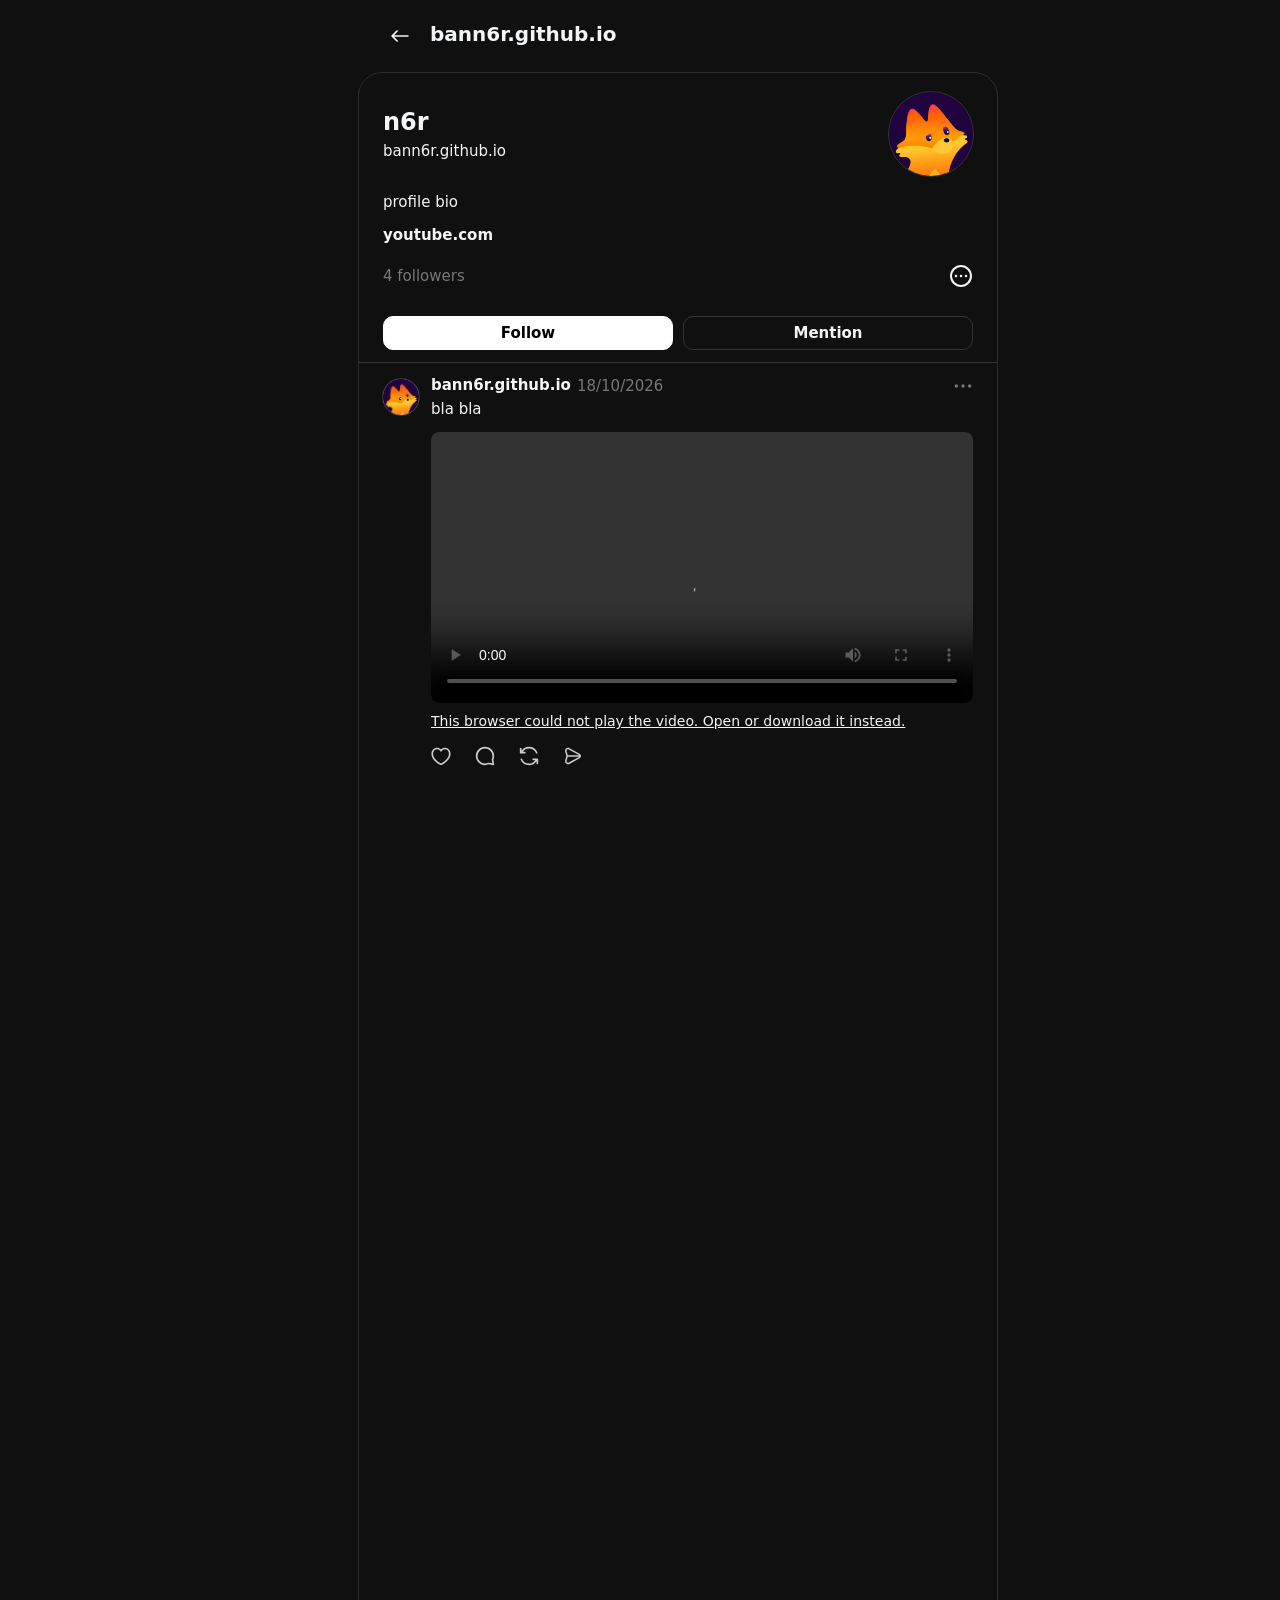
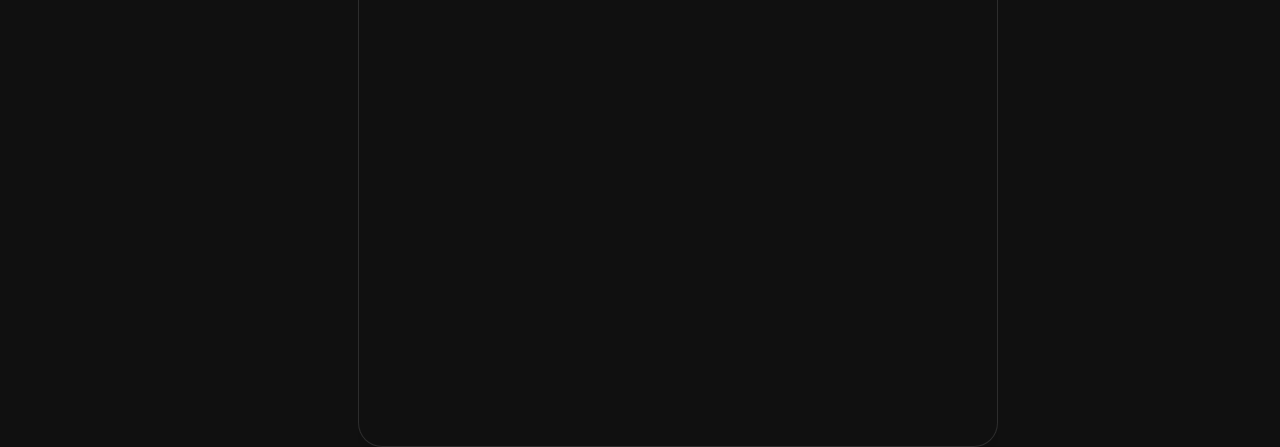
==== commit 92e82bc7: "dsaf" ====
--- a/threads_profile.html
+++ b/threads_profile.html
@@ -2190,6 +2190,7 @@
       <text>      post body (line breaks kept)
       <quote> same fields as a post (username, platform, date, avatar, text) -> quoted card under the text/images, above the action bar
       <images><image>path</image>…</images>  image previews (400px, cropped) under the text; click opens the full image in a viewer
+      <videos><video>path</video></videos>  inline video players with native controls; direct <video> children are also accepted
       <likes> <comments> <reposts>  counters shown next to the heart / comment / repost icons, in the icon's own color
                   (a missing or empty element simply shows no number)
   Browsers block fetch() on file:// pages, so the snapshot of posts.xml in #posts-xml-fallback is used
@@ -2197,11 +2198,13 @@
 <script type="application/xml" id="posts-xml-fallback">
 <archive>
     <post>
-        <username>username</username>
-        <platform>threads</platform>
+        <username>bann6r.github.io</username>
         <date datetime="2026-10-18">18/10/2026</date>
-        <avatar>pfp/firefox.png</avatar>
-        <text>loading.</text>
+        <avatar>pfp/test.png</avatar>
+        <text>bla bla</text>
+        <videos>
+            <video>media/RPReplay_Final1792902811.mov</video>
+        </videos>
     </post>
 </archive>
 </script>
--- a/threads_profile.css
+++ b/threads_profile.css
@@ -1933,4 +1933,4 @@
 
 .sf-hidden{display:none!important}
 
-.xml-counter{color:var(--x-color);font-size:var(--system-13-font-size,13px);line-height:18px;font-family:inherit;font-weight:400;font-variant-numeric:tabular-nums;white-space:nowrap}.xml-has-counter{width:auto!important;min-width:36px;padding-inline:8px;box-sizing:border-box}/* post media preview */.xml-media{display:flex;flex-direction:column;gap:8px;margin-top:12px;width:100%;max-width:100%;min-width:0;box-sizing:border-box}.xml-media-item{display:block;width:100%;max-width:100%;border-radius:8px;overflow:hidden;cursor:pointer;outline:none;-webkit-tap-highlight-color:transparent}.xml-media-item:focus-visible{box-shadow:0 0 0 2px var(--barcelona-charcoal-icon,#ccc)}.xml-media-img{display:block;width:100%;max-width:100%;height:400px;object-fit:cover;object-position:center;border-radius:8px;box-sizing:border-box;outline:.5px solid var(--media-inner-border);outline-offset:-.5px}/* full-size viewer: no transitions or animations on purpose */.xml-lightbox{position:fixed;inset:0;z-index:2147483000;display:flex;align-items:center;justify-content:center;background:rgba(0,0,0,.9);overscroll-behavior:contain;transition:none!important;animation:none!important}.xml-lightbox[hidden]{display:none}.xml-lightbox-img{display:block;width:auto;height:auto;max-width:100vw;max-height:100vh;max-height:100dvh;object-fit:contain;transition:none!important;animation:none!important}.xml-lightbox-close{position:fixed;top:12px;right:12px;width:40px;height:40px;border:0;border-radius:50%;background:rgba(40,40,40,.85);color:#f3f5f7;font:400 22px/40px system-ui,sans-serif;text-align:center;padding:0;cursor:pointer;transition:none!important}.xml-lightbox-close:focus-visible{outline:2px solid #f3f5f7;outline-offset:2px}/* quoted post (adapted from the supplied reference: page theme tokens instead of fixed light-mode colors) */.xml-quote{position:relative;width:100%;max-width:100%;min-width:0;box-sizing:border-box;margin-top:12px;padding:12px;border:1px solid var(--lines-primary,rgba(128,128,128,.3));border-radius:14px;background:transparent;overflow-wrap:anywhere;color:var(--text-primary,inherit)}.xml-quote-header{display:flex;align-items:center;gap:8px;min-width:0}.xml-quote--platform .xml-quote-header{padding-right:28px}.xml-quote-avatar{display:block;width:22px;height:22px;flex:0 0 22px;border-radius:50%;box-sizing:border-box;background-color:var(--lines-primary,rgba(128,128,128,.3));background-size:cover;background-position:center;background-repeat:no-repeat;overflow:hidden}.xml-quote-author{display:flex;flex-direction:row;align-items:center;flex:1;min-width:0;gap:12px;flex-wrap:wrap}.xml-quote-username{flex:0 1 auto;min-width:0;font-size:14px;line-height:1.3;font-weight:600;overflow-wrap:anywhere}.xml-quote-date{display:inline-block;flex:0 0 auto;font-size:14px;line-height:1.4;font-weight:400;color:var(--text-secondary,#777);white-space:nowrap}.xml-quote-username+.xml-quote-date{margin-left:5px}.xml-platform{display:block;width:18px;height:18px;flex:0 0 18px;object-fit:contain}.xml-quote-platform{position:absolute;top:12px;right:12px}.xml-quote-content{margin-top:0;font-size:14px;line-height:1.5;white-space:pre-wrap;overflow-wrap:anywhere}.xml-quote-header+.xml-quote-content{margin-top:6px}@media (max-width:600px){.xml-quote{padding:10px;border-radius:12px}}
+.xml-counter{color:var(--x-color);font-size:var(--system-13-font-size,13px);line-height:18px;font-family:inherit;font-weight:400;font-variant-numeric:tabular-nums;white-space:nowrap}.xml-has-counter{width:auto!important;min-width:36px;padding-inline:8px;box-sizing:border-box}/* post media preview */.xml-media{display:flex;flex-direction:column;gap:8px;margin-top:12px;width:100%;max-width:100%;min-width:0;box-sizing:border-box}.xml-media-item{display:block;width:100%;max-width:100%;border-radius:8px;overflow:hidden;cursor:pointer;outline:none;-webkit-tap-highlight-color:transparent}.xml-media-item:focus-visible{box-shadow:0 0 0 2px var(--barcelona-charcoal-icon,#ccc)}.xml-media-img{display:block;width:100%;max-width:100%;height:400px;object-fit:cover;object-position:center;border-radius:8px;box-sizing:border-box;outline:.5px solid var(--media-inner-border);outline-offset:-.5px}.xml-video-item{width:100%;min-width:0}.xml-video{display:block;width:100%;max-height:70vh;background:#000;border-radius:8px}.xml-video-fallback{display:block;margin-top:8px;color:var(--text-primary,inherit);font-size:14px}/* full-size viewer: no transitions or animations on purpose */.xml-lightbox{position:fixed;inset:0;z-index:2147483000;display:flex;align-items:center;justify-content:center;background:rgba(0,0,0,.9);overscroll-behavior:contain;transition:none!important;animation:none!important}.xml-lightbox[hidden]{display:none}.xml-lightbox-img{display:block;width:auto;height:auto;max-width:100vw;max-height:100vh;max-height:100dvh;object-fit:contain;transition:none!important;animation:none!important}.xml-lightbox-close{position:fixed;top:12px;right:12px;width:40px;height:40px;border:0;border-radius:50%;background:rgba(40,40,40,.85);color:#f3f5f7;font:400 22px/40px system-ui,sans-serif;text-align:center;padding:0;cursor:pointer;transition:none!important}.xml-lightbox-close:focus-visible{outline:2px solid #f3f5f7;outline-offset:2px}/* quoted post (adapted from the supplied reference: page theme tokens instead of fixed light-mode colors) */.xml-quote{position:relative;width:100%;max-width:100%;min-width:0;box-sizing:border-box;margin-top:12px;padding:12px;border:1px solid var(--lines-primary,rgba(128,128,128,.3));border-radius:14px;background:transparent;overflow-wrap:anywhere;color:var(--text-primary,inherit)}.xml-quote-header{display:flex;align-items:center;gap:8px;min-width:0}.xml-quote--platform .xml-quote-header{padding-right:28px}.xml-quote-avatar{display:block;width:22px;height:22px;flex:0 0 22px;border-radius:50%;box-sizing:border-box;background-color:var(--lines-primary,rgba(128,128,128,.3));background-size:cover;background-position:center;background-repeat:no-repeat;overflow:hidden}.xml-quote-author{display:flex;flex-direction:row;align-items:center;flex:1;min-width:0;gap:12px;flex-wrap:wrap}.xml-quote-username{flex:0 1 auto;min-width:0;font-size:14px;line-height:1.3;font-weight:600;overflow-wrap:anywhere}.xml-quote-date{display:inline-block;flex:0 0 auto;font-size:14px;line-height:1.4;font-weight:400;color:var(--text-secondary,#777);white-space:nowrap}.xml-quote-username+.xml-quote-date{margin-left:5px}.xml-platform{display:block;width:18px;height:18px;flex:0 0 18px;object-fit:contain}.xml-quote-platform{position:absolute;top:12px;right:12px}.xml-quote-content{margin-top:0;font-size:14px;line-height:1.5;white-space:pre-wrap;overflow-wrap:anywhere}.xml-quote-header+.xml-quote-content{margin-top:6px}@media (max-width:600px){.xml-quote{padding:10px;border-radius:12px}}
